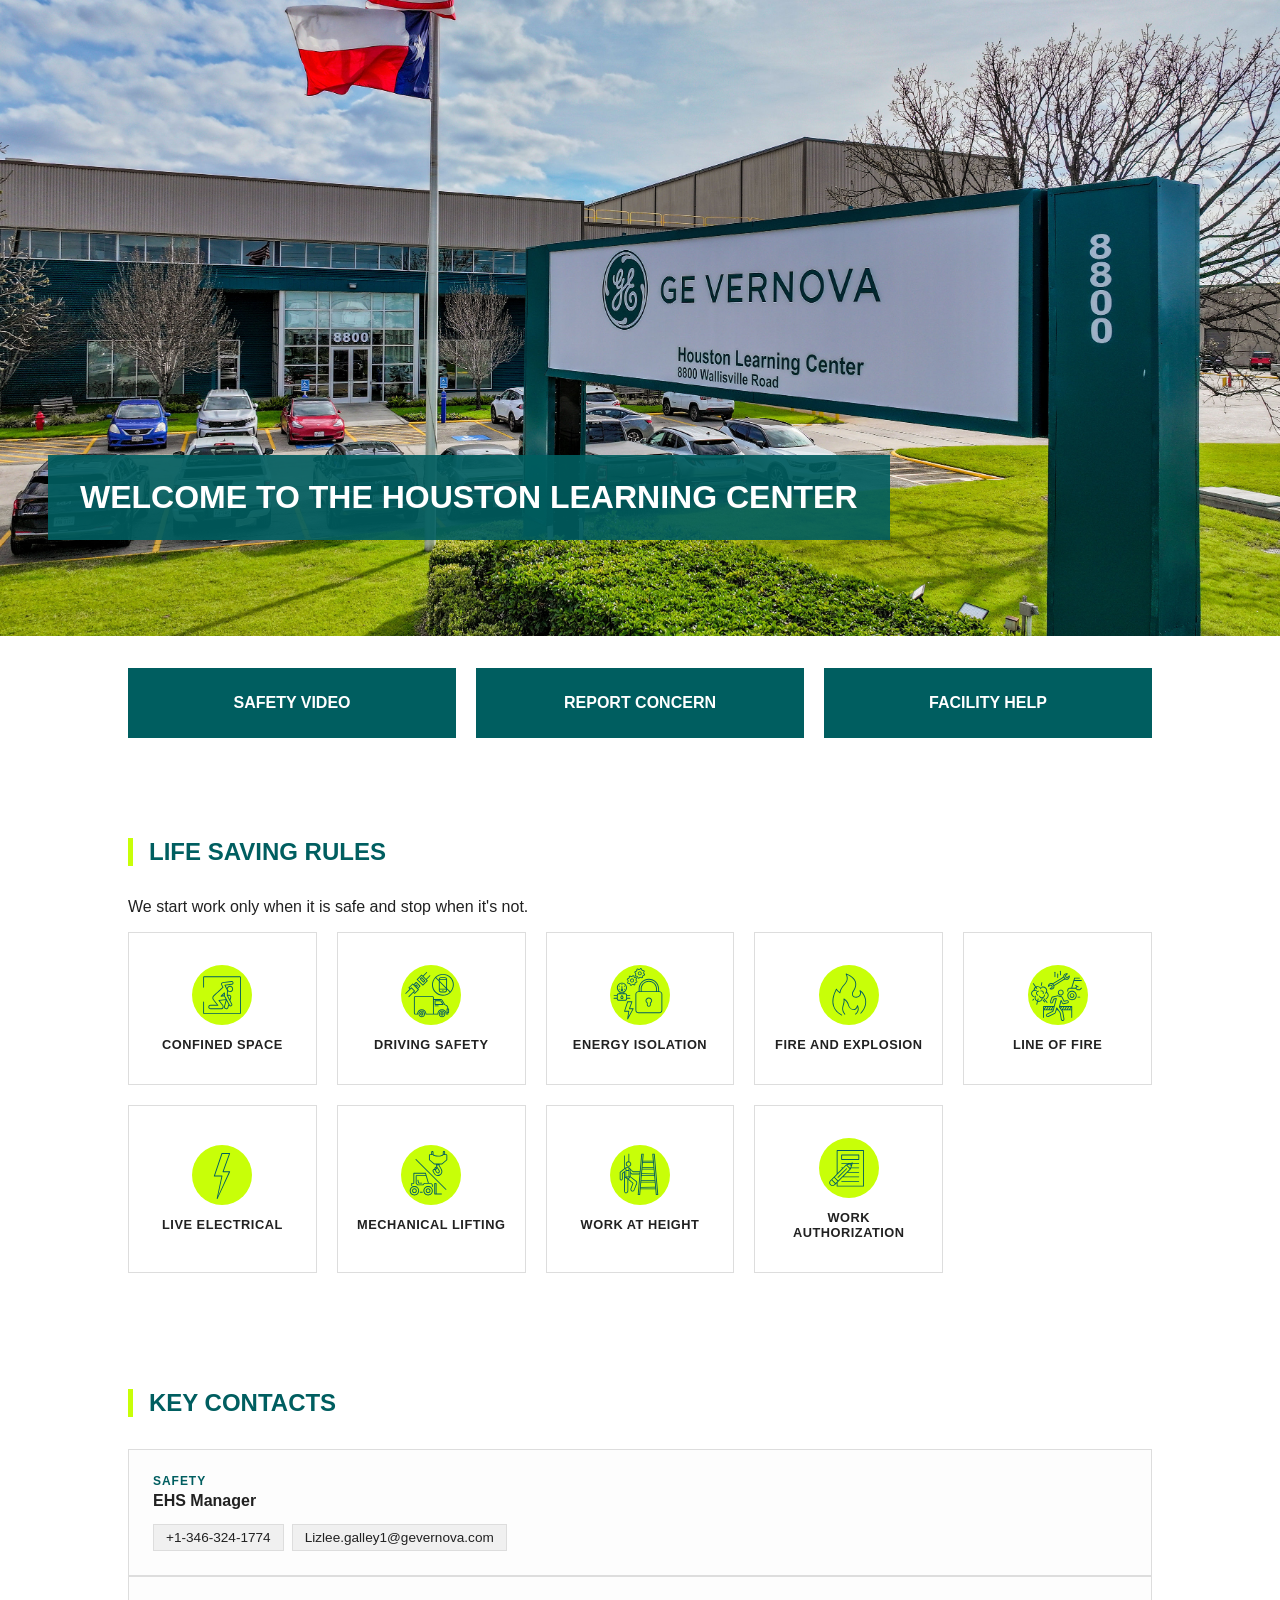
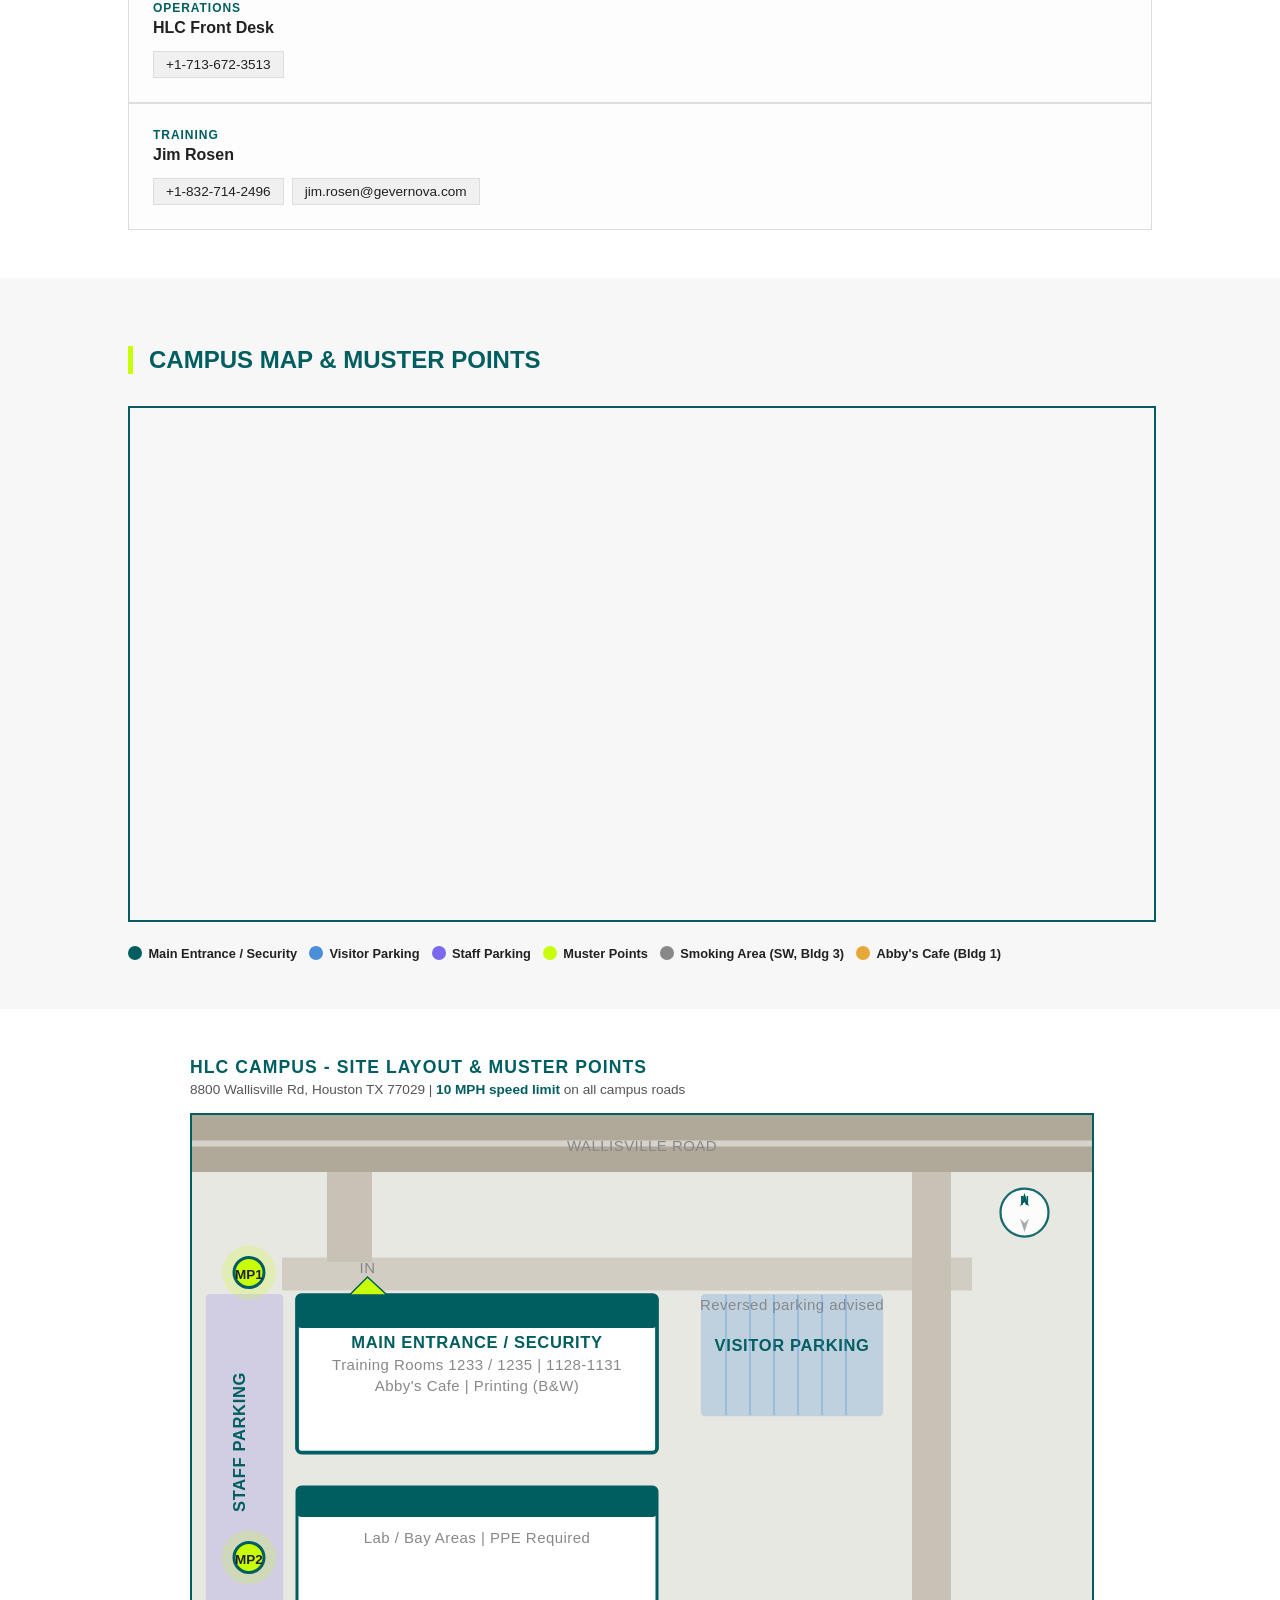
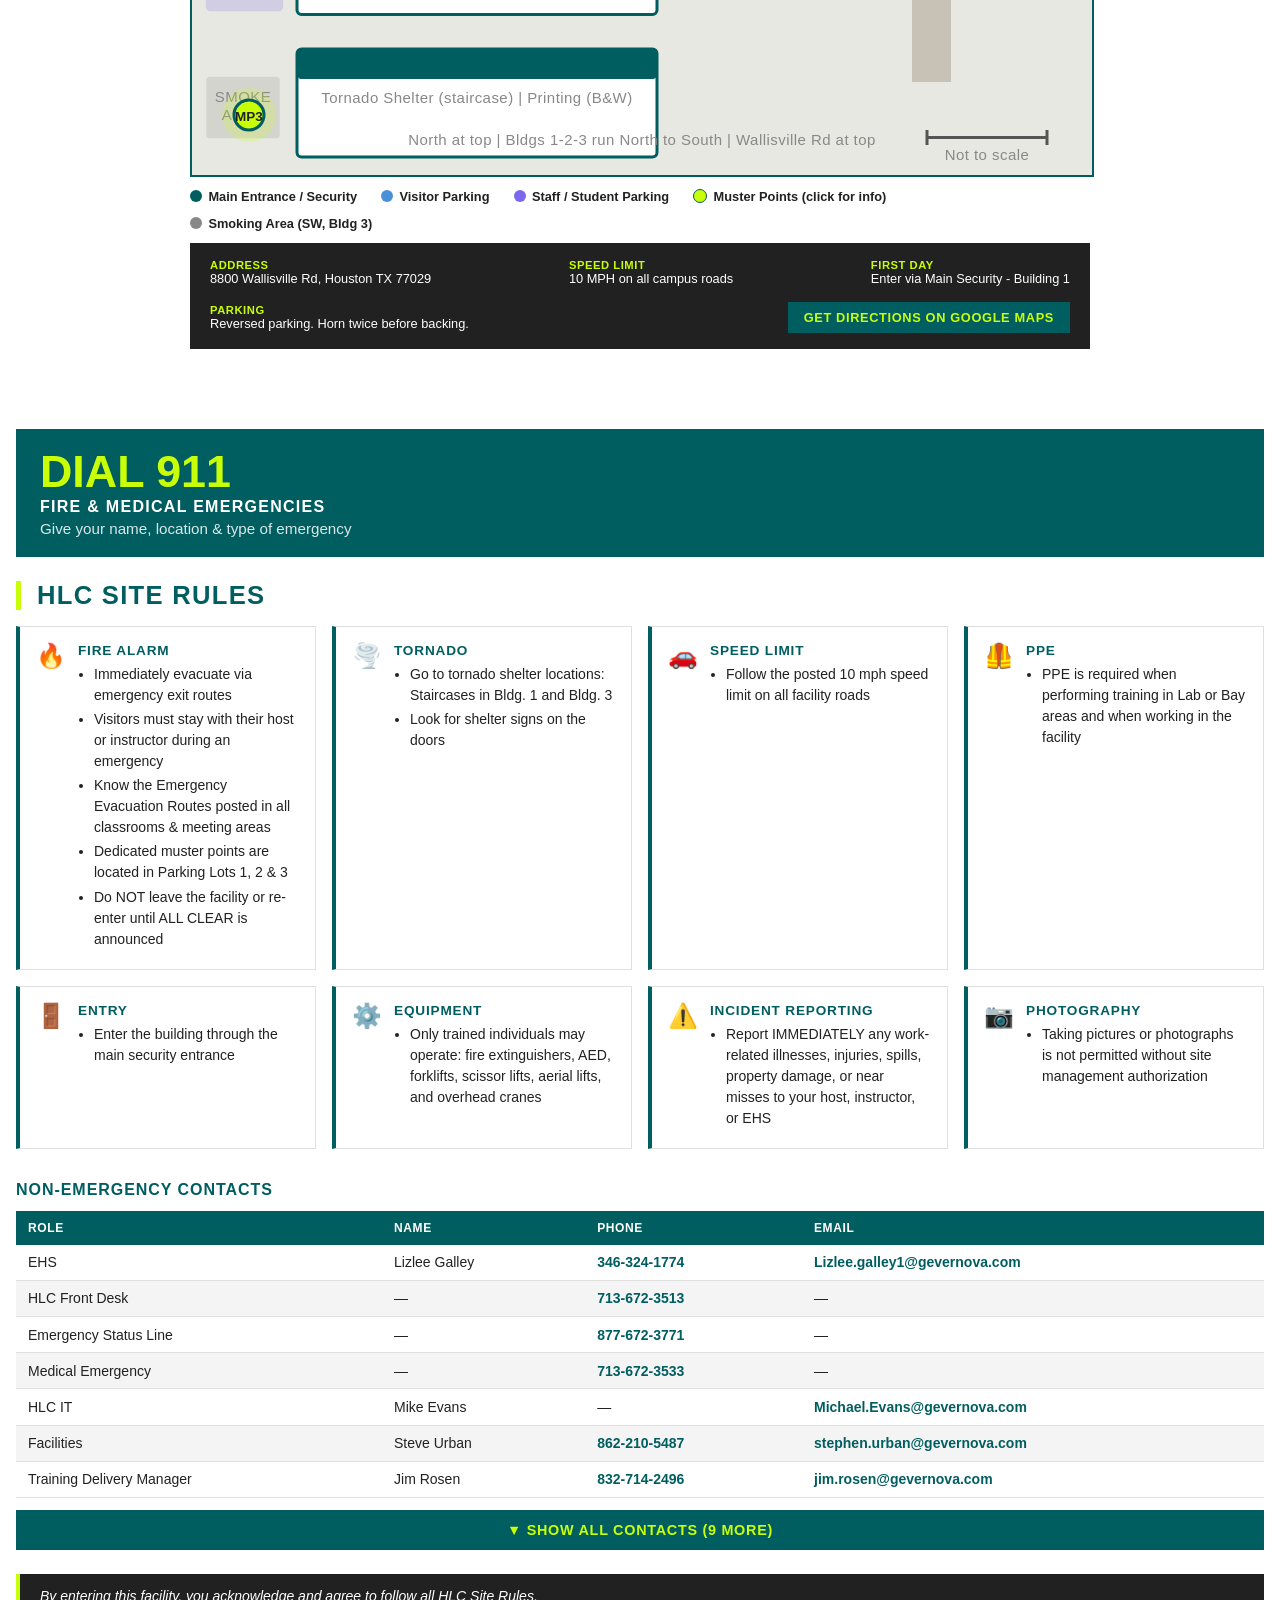
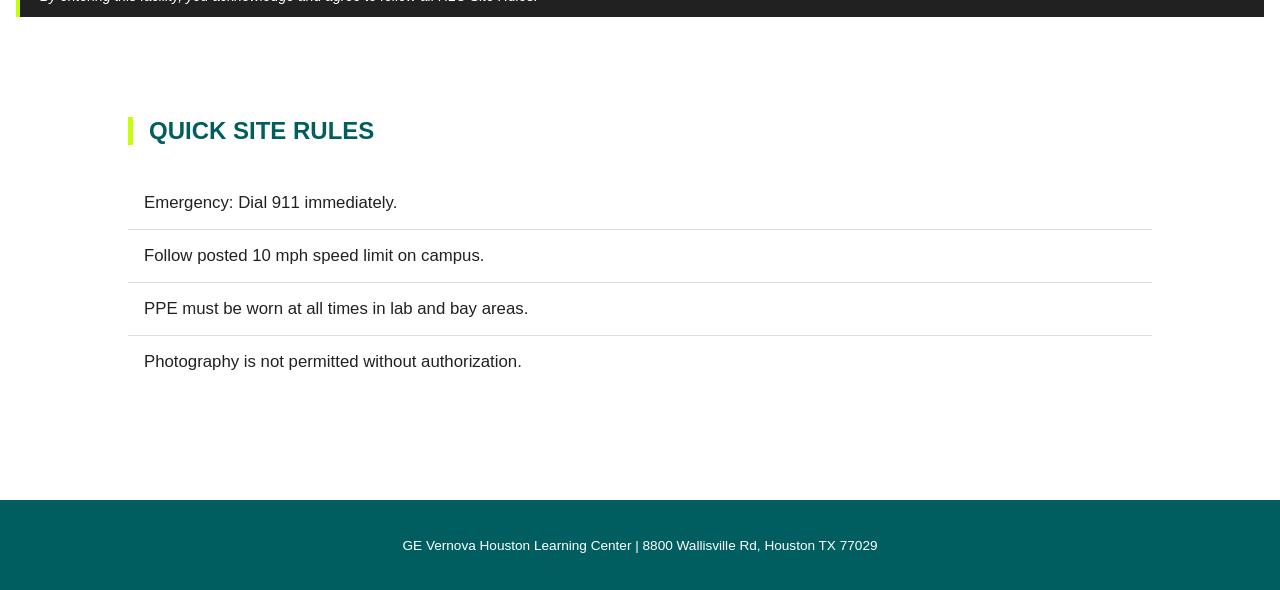
==== index.html @ 40a5cdda "Add campus-map-container section to index.html" ====
<!DOCTYPE html>
<html lang="en">
<head>
    <meta charset="UTF-8">
    <meta name="viewport" content="width=device-width, initial-scale=1.0">
    <link rel="stylesheet" href="style.css">
    <title>HLC Training</title>
</head>
<body>
    <header class="hero">
        <h1 id="welcome-title">Loading...</h1>
    </header>

    <section id="action-panel" class="action-grid"></section>

    <section id="safety-section" style="display:none;">
        <h2 id="safety-title"></h2>
        <p id="safety-text"></p>
        <div id="rules-grid" class="action-grid"></div>
    </section>

    <section id="contact-section" style="display:none;">
        <h2>KEY CONTACTS</h2>
        <div id="contact-list" class="action-grid"></div>
    </section>

    <section id="map-section" style="display:none;">
        <h2 id="map-title"></h2>
        <div id="map-container"></div>
        <div id="map-legend" class="map-legend"></div>
    </section>

    <section id="campus-map-section">
        <div id="campus-map-container"></div>
    </section>

    <section id="site-rules-section">
        <div id="emergency-callout"></div>
        <h2 id="site-rules-title"></h2>
        <div id="site-rules-grid"></div>
        <div id="rules-contacts">
            <h3 id="rules-contacts-title"></h3>
            <table id="rules-contacts-table"></table>
        </div>
        <div id="rules-signature"></div>
    </section>

    <section>
        <h2 id="list-title"></h2>
        <ul id="list-container"></ul>
    </section>

    <footer>
        <p>GE Vernova Houston Learning Center | 8800 Wallisville Rd, Houston TX 77029</p>
    </footer>

    <script src="app.js"></script>
</body>
</html>
---- style.css ----
:root {
        --evergreen: #005E60;
        --day: #FFFFFF;
        --night: #212121;
        --urgency: #C8FF08;
}

body {
        margin: 0;
        font-family: 'Inter', Segoe UI, Arial, sans-serif;
        color: var(--night);
}

/* HERO */
.hero {
        height: 60vh;
        background-size: cover;
        background-position: center;
        display: flex;
        align-items: flex-end;
        padding: 3rem;
}
.hero h1 {
        color: var(--day);
        background: rgba(0, 94, 96, 0.9);
        padding: 1.5rem 2rem;
        margin-bottom: 3rem;
        text-transform: uppercase;
}

/* SECTIONS */
section { padding: 3rem 10%; }
h2 {
        color: var(--evergreen);
        border-left: 5px solid var(--urgency);
        padding-left: 1rem;
        margin-bottom: 2rem;
}

/* ACTION PANEL */
#action-panel {
        display: grid;
        grid-template-columns: repeat(auto-fit, minmax(280px, 1fr));
        gap: 20px;
        padding: 2rem 10%;
        background-color: var(--day);
}

/* BUTTONS */
.btn {
        display: block;
        text-align: center;
        padding: 1.5rem;
        background: var(--evergreen);
        color: var(--day);
        text-decoration: none;
        font-weight: bold;
        text-transform: uppercase;
        transition: 0.3s;
        border: 2px solid var(--evergreen);
}
.btn:hover {
        background: var(--urgency);
        color: var(--night);
        border-color: var(--night);
}

/* RULES GRID */
#rules-grid {
        display: grid;
        grid-template-columns: repeat(auto-fill, minmax(180px, 1fr));
        gap: 20px;
}

/* BASE CARD - fixes missing .card class */
.card {
        background-color: var(--day);
        border: 1px solid #ddd;
        padding: 1rem;
        transition: all 0.3s ease;
}

/* RULE CARDS */
.rule-card {
        text-align: center;
        text-decoration: none;
        color: var(--night);
        padding: 2rem 1rem;
        display: flex;
        flex-direction: column;
        align-items: center;
        justify-content: center;
}
.rule-card:hover {
        border-color: var(--evergreen);
        background-color: #f0fafa;
        transform: translateY(-2px);
        box-shadow: 0 4px 12px rgba(0,94,96,0.15);
}
.rule-card img { width: 60px; height: 60px; margin-bottom: 12px; }
.rule-card p { font-weight: 700; font-size: 0.8rem; margin: 0; text-transform: uppercase; letter-spacing: 0.04em; }

/* LISTS */
ul { list-style: none; padding: 0; }
li { padding: 1rem; border-bottom: 1px solid #ddd; font-size: 1.05rem; }
li:last-child { border-bottom: none; }

/* CONTACT CARDS - merged and cleaned */
.contact-card {
        border: 1px solid #ddd;
        padding: 1.5rem;
        background: #fdfdfd;
        text-align: left;
}
.contact-card h4 {
        margin: 0 0 0.25rem 0;
        font-size: 0.75rem;
        text-transform: uppercase;
        letter-spacing: 0.08em;
        color: var(--evergreen);
}
.contact-card p { margin: 0 0 0.5rem 0; font-size: 1rem; font-weight: 600; }
.contact-btn {
        display: inline-block;
        margin-top: 6px;
        margin-right: 8px;
        padding: 5px 12px;
        background: #f0f0f0;
        color: var(--night);
        text-decoration: none;
        font-size: 0.85rem;
        border: 1px solid #ddd;
        transition: 0.2s;
}
.contact-btn:hover { background: var(--evergreen); color: var(--day); border-color: var(--evergreen); }

    /* CAMPUS MAP */
#map-section { background: #f7f7f7; }
#map-container {
        position: relative;
        width: 100%;
        padding-bottom: 50%;
        height: 0;
        overflow: hidden;
        border: 2px solid var(--evergreen);
}
#map-container iframe {
        position: absolute;
        top: 0; left: 0;
        width: 100%;
        height: 100%;
        border: 0;
}
.map-legend {
        display: flex;
        flex-wrap: wrap;
        gap: 12px;
        margin-top: 1.5rem;
}
.map-legend-item {
        display: flex;
        align-items: center;
        gap: 8px;
        font-size: 0.9rem;
        font-weight: 600;
}
.map-legend-dot {
        width: 14px;
        height: 14px;
        border-radius: 50%;
        flex-shrink: 0;
}

/* FOOTER */
footer {
        background: var(--evergreen);
        color: var(--day);
        text-align: center;
        padding: 1.5rem;
        font-size: 0.85rem;
        margin-top: 3rem;
}

/* RESPONSIVE */
@media (max-width: 768px) {
        .hero { height: 45vh; padding: 1.5rem; }
        .hero h1 { font-size: 1.2rem; padding: 1rem; margin-bottom: 1rem; }
        section { padding: 2rem 5%; }
        #action-panel { padding: 1.5rem 5%; grid-template-columns: 1fr; }
        #rules-grid { grid-template-columns: repeat(auto-fill, minmax(140px, 1fr)); gap: 12px; }
        #map-container { padding-bottom: 75%; }
        h2 { font-size: 1.1rem; }
}
@media (max-width: 480px) {
        .hero h1 { font-size: 1rem; }
        #rules-grid { grid-template-columns: repeat(2, 1fr); }
        .contact-card { padding: 1rem; }
}


/* ── SITE RULES MODULE ─────────────────────────────────────────── */

#site-rules-section {
        padding: 2rem 1rem;
        background-color: var(--day, #FFFFFF);
}

#site-rules-title {
        font-family: 'Inter', sans-serif;
        font-weight: 900;
        font-size: clamp(1.2rem, 3vw, 1.6rem);
        text-transform: uppercase;
        color: var(--evergreen, #005E60);
        margin: 1.5rem 0 1rem;
        letter-spacing: 0.05em;
}

/* Emergency Callout Banner */
.emergency-callout {
        background-color: var(--evergreen, #005E60);
        color: var(--day, #FFFFFF);
        padding: 1.25rem 1.5rem;
        margin-bottom: 1.5rem;
        display: flex;
        flex-direction: column;
        align-items: flex-start;
        gap: 0.25rem;
}

.emergency-primary {
        font-family: 'Inter', sans-serif;
        font-weight: 900;
        font-size: clamp(1.8rem, 5vw, 2.8rem);
        text-transform: uppercase;
        color: var(--urgency, #C8FF08);
        line-height: 1;
}

.emergency-label {
        font-family: 'Inter', sans-serif;
        font-weight: 700;
        font-size: clamp(0.85rem, 2vw, 1rem);
        text-transform: uppercase;
        color: var(--day, #FFFFFF);
        letter-spacing: 0.08em;
}

.emergency-instruction {
        font-family: 'Inter', sans-serif;
        font-size: clamp(0.8rem, 1.8vw, 0.95rem);
        color: rgba(255, 255, 255, 0.85);
}

/* Rule Cards Grid */
#site-rules-grid {
        display: grid;
        grid-template-columns: repeat(auto-fill, minmax(280px, 1fr));
        gap: 1rem;
        margin-bottom: 2rem;
}

.site-rule-card {
        display: flex;
        flex-direction: row;
        align-items: flex-start;
        gap: 0.75rem;
        background-color: var(--day, #FFFFFF);
        border: 1px solid #E0E0E0;
        border-left: 4px solid var(--evergreen, #005E60);
        padding: 1rem;
        transition: transform 0.15s ease, border-left-color 0.15s ease;
}

.site-rule-card:hover {
        transform: translateY(-2px);
        border-left-color: var(--urgency, #C8FF08);
}

.site-rule-icon {
        font-size: 1.5rem;
        line-height: 1;
        flex-shrink: 0;
        margin-top: 0.1rem;
}

.site-rule-body {
        display: flex;
        flex-direction: column;
        gap: 0.4rem;
}

.site-rule-category {
        font-family: 'Inter', sans-serif;
        font-weight: 700;
        font-size: 0.85rem;
        text-transform: uppercase;
        color: var(--evergreen, #005E60);
        letter-spacing: 0.06em;
}

.site-rule-items {
        margin: 0;
        padding-left: 1rem;
        list-style-type: disc;
}

.site-rule-items li {
        font-family: 'Inter', sans-serif;
        font-size: clamp(0.78rem, 1.6vw, 0.875rem);
        color: var(--night, #212121);
        line-height: 1.5;
        margin-bottom: 0.2rem;
        border-bottom: none;
        padding: 0;
}

/* Non-Emergency Contacts Table */
#rules-contacts {
        margin-bottom: 1.5rem;
}

#rules-contacts-title {
        font-family: 'Inter', sans-serif;
        font-weight: 700;
        font-size: clamp(0.85rem, 2vw, 1rem);
        text-transform: uppercase;
        color: var(--evergreen, #005E60);
        letter-spacing: 0.06em;
        margin-bottom: 0.75rem;
}

#rules-contacts-table {
        width: 100%;
        border-collapse: collapse;
        font-family: 'Inter', sans-serif;
        font-size: clamp(0.78rem, 1.6vw, 0.875rem);
}

#rules-contacts-table thead tr {
        background-color: var(--evergreen, #005E60);
        color: var(--day, #FFFFFF);
}

#rules-contacts-table thead th {
        padding: 0.6rem 0.75rem;
        text-align: left;
        font-weight: 700;
        text-transform: uppercase;
        font-size: 0.75rem;
        letter-spacing: 0.05em;
}

#rules-contacts-table tbody tr:nth-child(even) {
        background-color: #F4F4F4;
}

#rules-contacts-table tbody td {
        padding: 0.6rem 0.75rem;
        color: var(--night, #212121);
        border-bottom: 1px solid #E0E0E0;
}

#rules-contacts-table tbody td a {
        color: var(--evergreen, #005E60);
        text-decoration: none;
        font-weight: 600;
}

#rules-contacts-table tbody td a:hover {
        text-decoration: underline;
}

/* Signature Acknowledgement Bar */
.rules-signature-bar {
        background-color: var(--night, #212121);
        color: var(--day, #FFFFFF);
        font-family: 'Inter', sans-serif;
        font-size: clamp(0.78rem, 1.6vw, 0.875rem);
        font-style: italic;
        padding: 0.85rem 1.25rem;
        margin-top: 1rem;
        border-left: 4px solid var(--urgency, #C8FF08);
}

/* ── SITE RULES MOBILE BREAKPOINTS ─────────────────────────────── */
@media (max-width: 768px) {
        #site-rules-grid {
                grid-template-columns: 1fr;
        }
        .emergency-callout {
                padding: 1rem;
        }
        #rules-contacts-table thead th,
        #rules-contacts-table tbody td {
                padding: 0.5rem;
        }
}

@media (max-width: 480px) {
        .site-rule-card {
                flex-direction: column;
                gap: 0.5rem;
        }
        #rules-contacts-table {
                display: block;
                overflow-x: auto;
                -webkit-overflow-scrolling: touch;
        }
}

/* ── END SITE RULES MODULE ──────────────────────────────────────── */


/* -- Contacts Expandable Table -- */
.contact-row-hidden {
    display: none;
}

.contacts-toggle-btn {
    display: block;
    width: 100%;
    margin-top: 12px;
    padding: 12px 16px;
    background-color: #005E60;
    color: #C8FF08;
    border: none;
    font-size: 0.9rem;
    font-weight: 700;
    text-transform: uppercase;
    letter-spacing: 0.05em;
    cursor: pointer;
    text-align: center;
}

.contacts-toggle-btn:hover {
    background-color: #004244;
}

/* -- END Contacts Expandable Table -- */
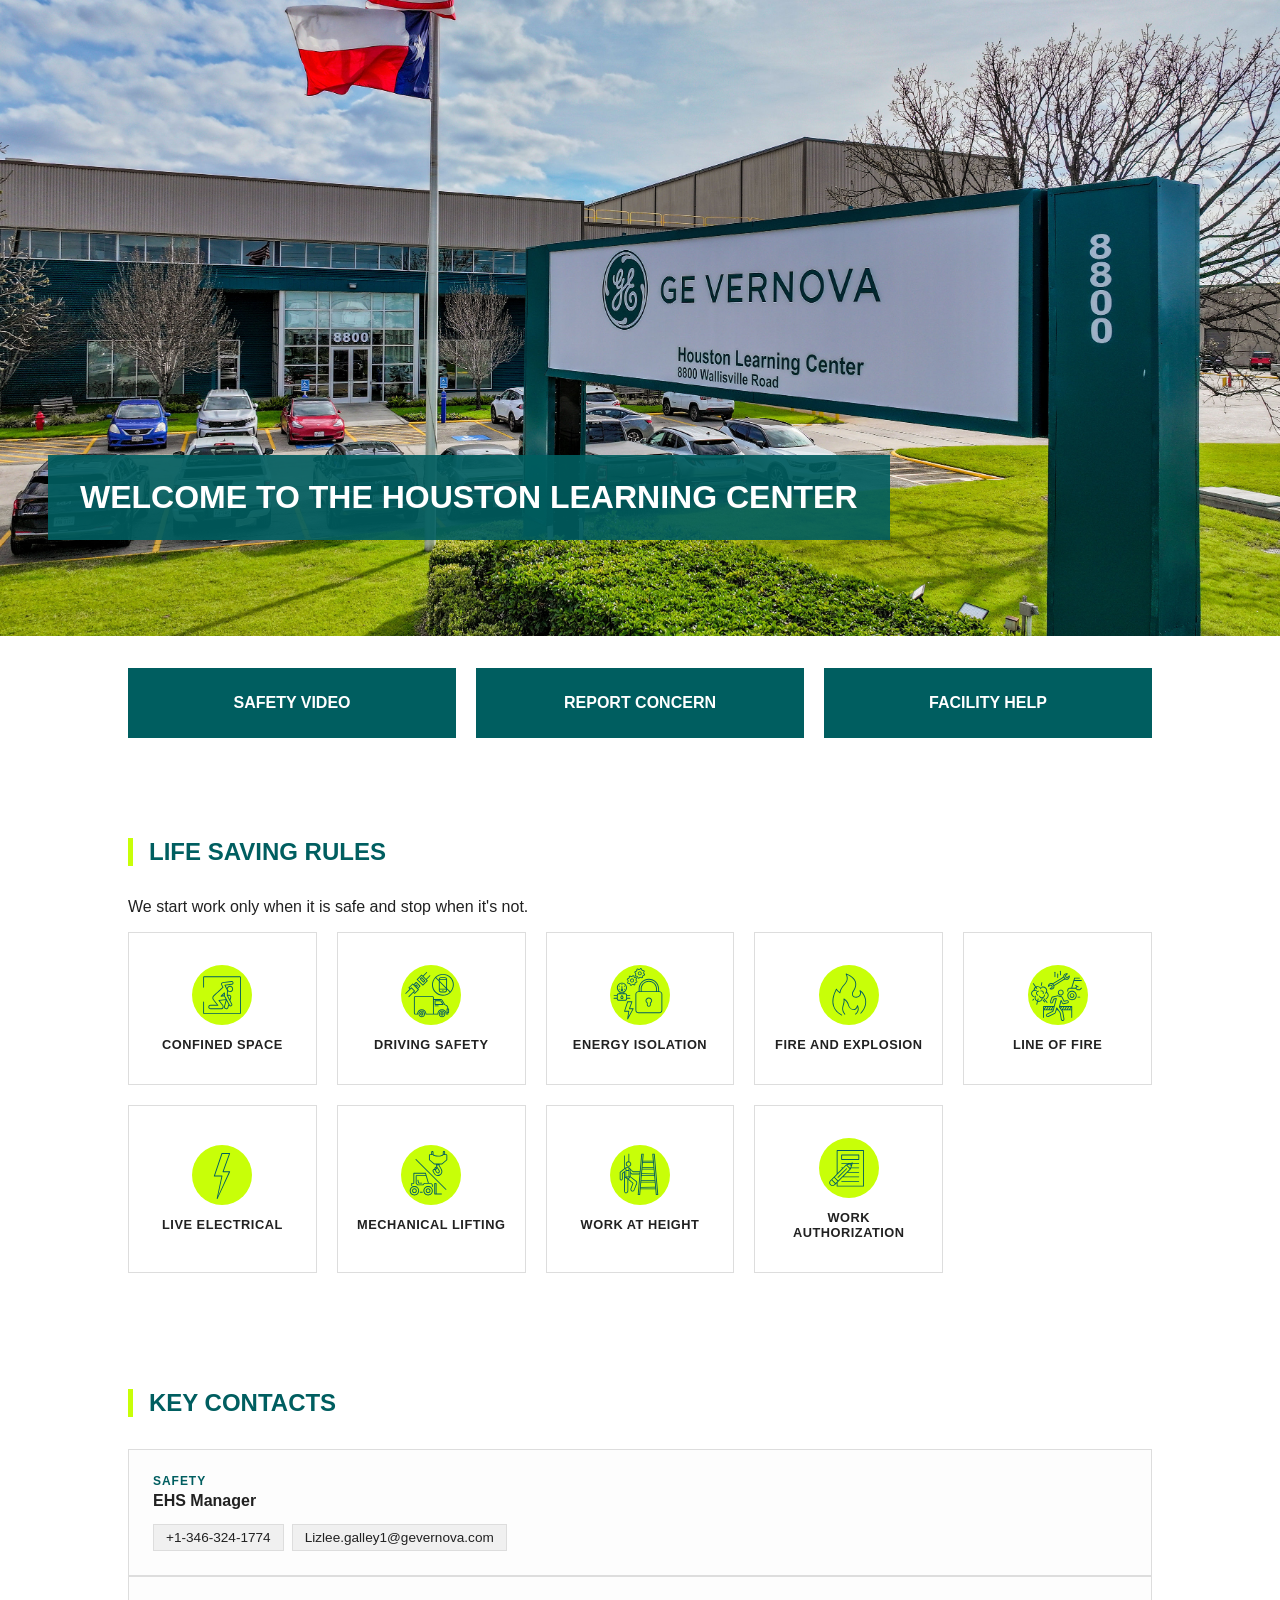
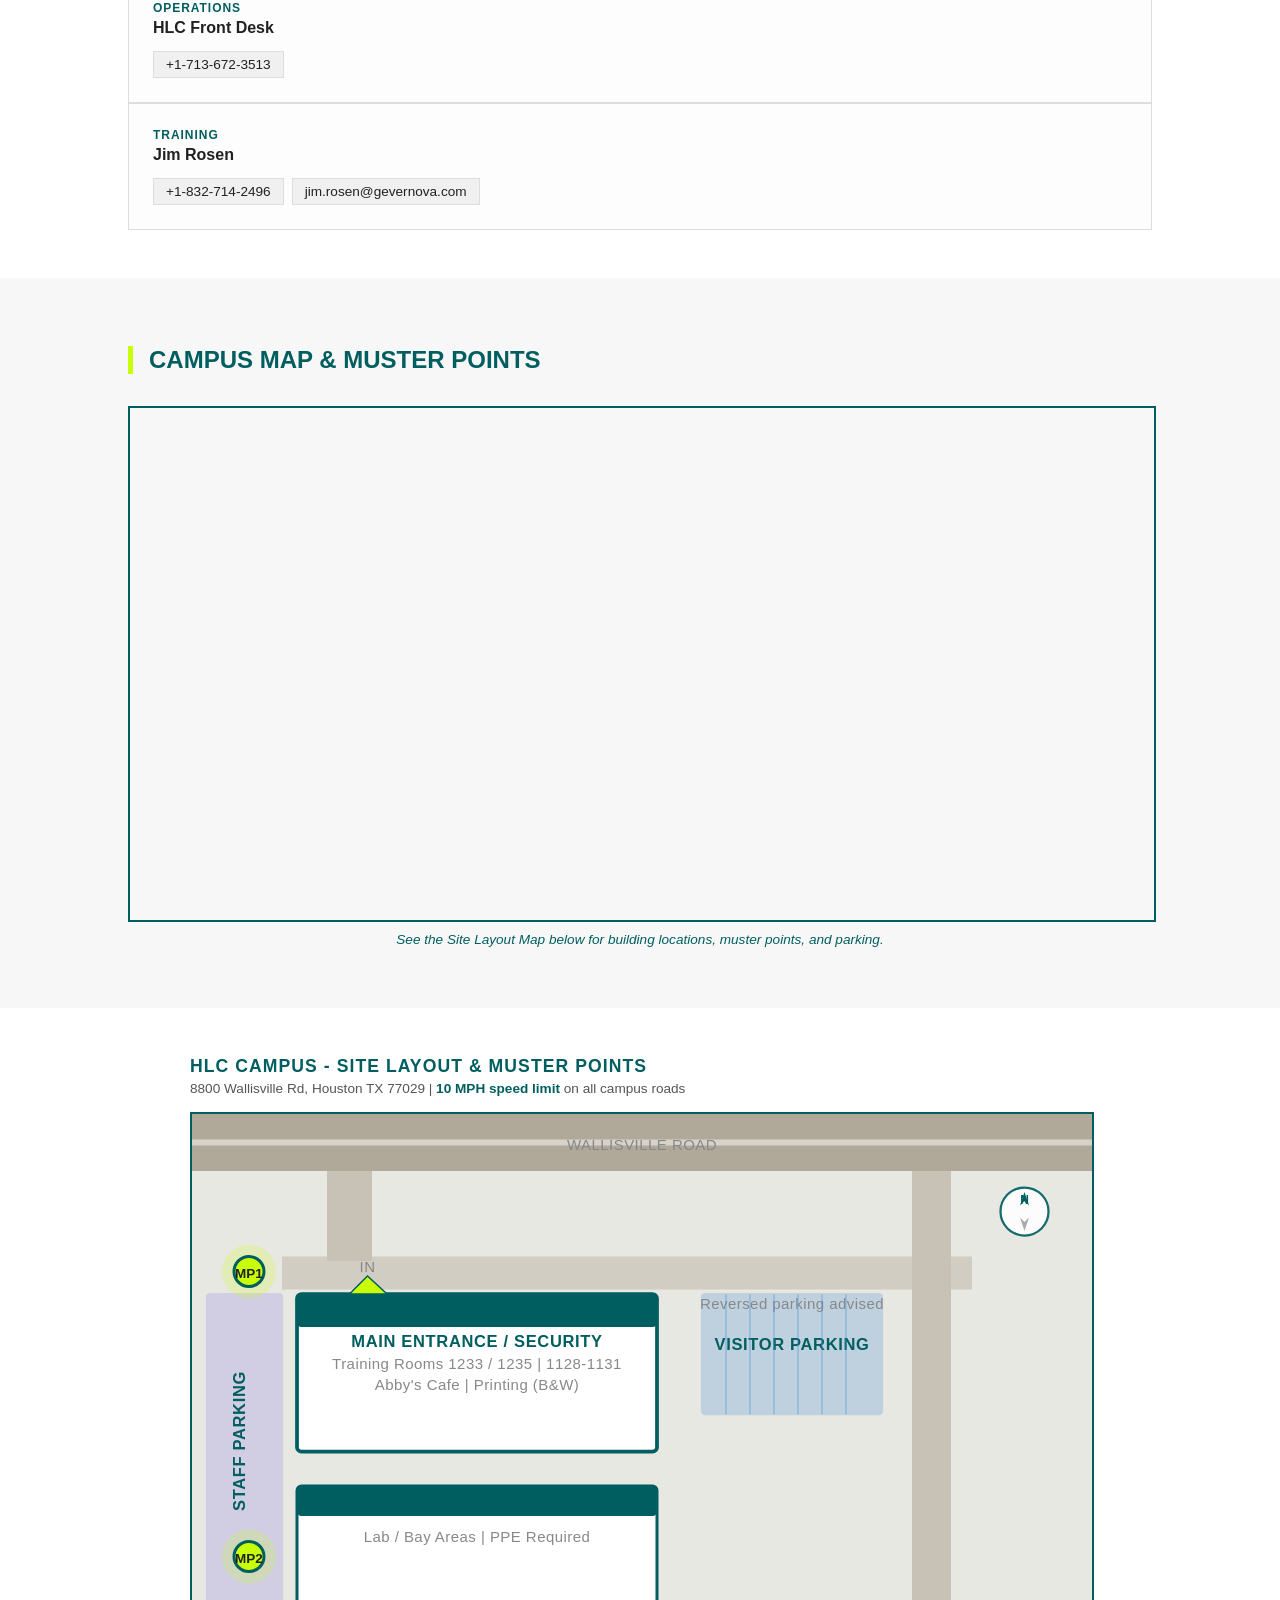
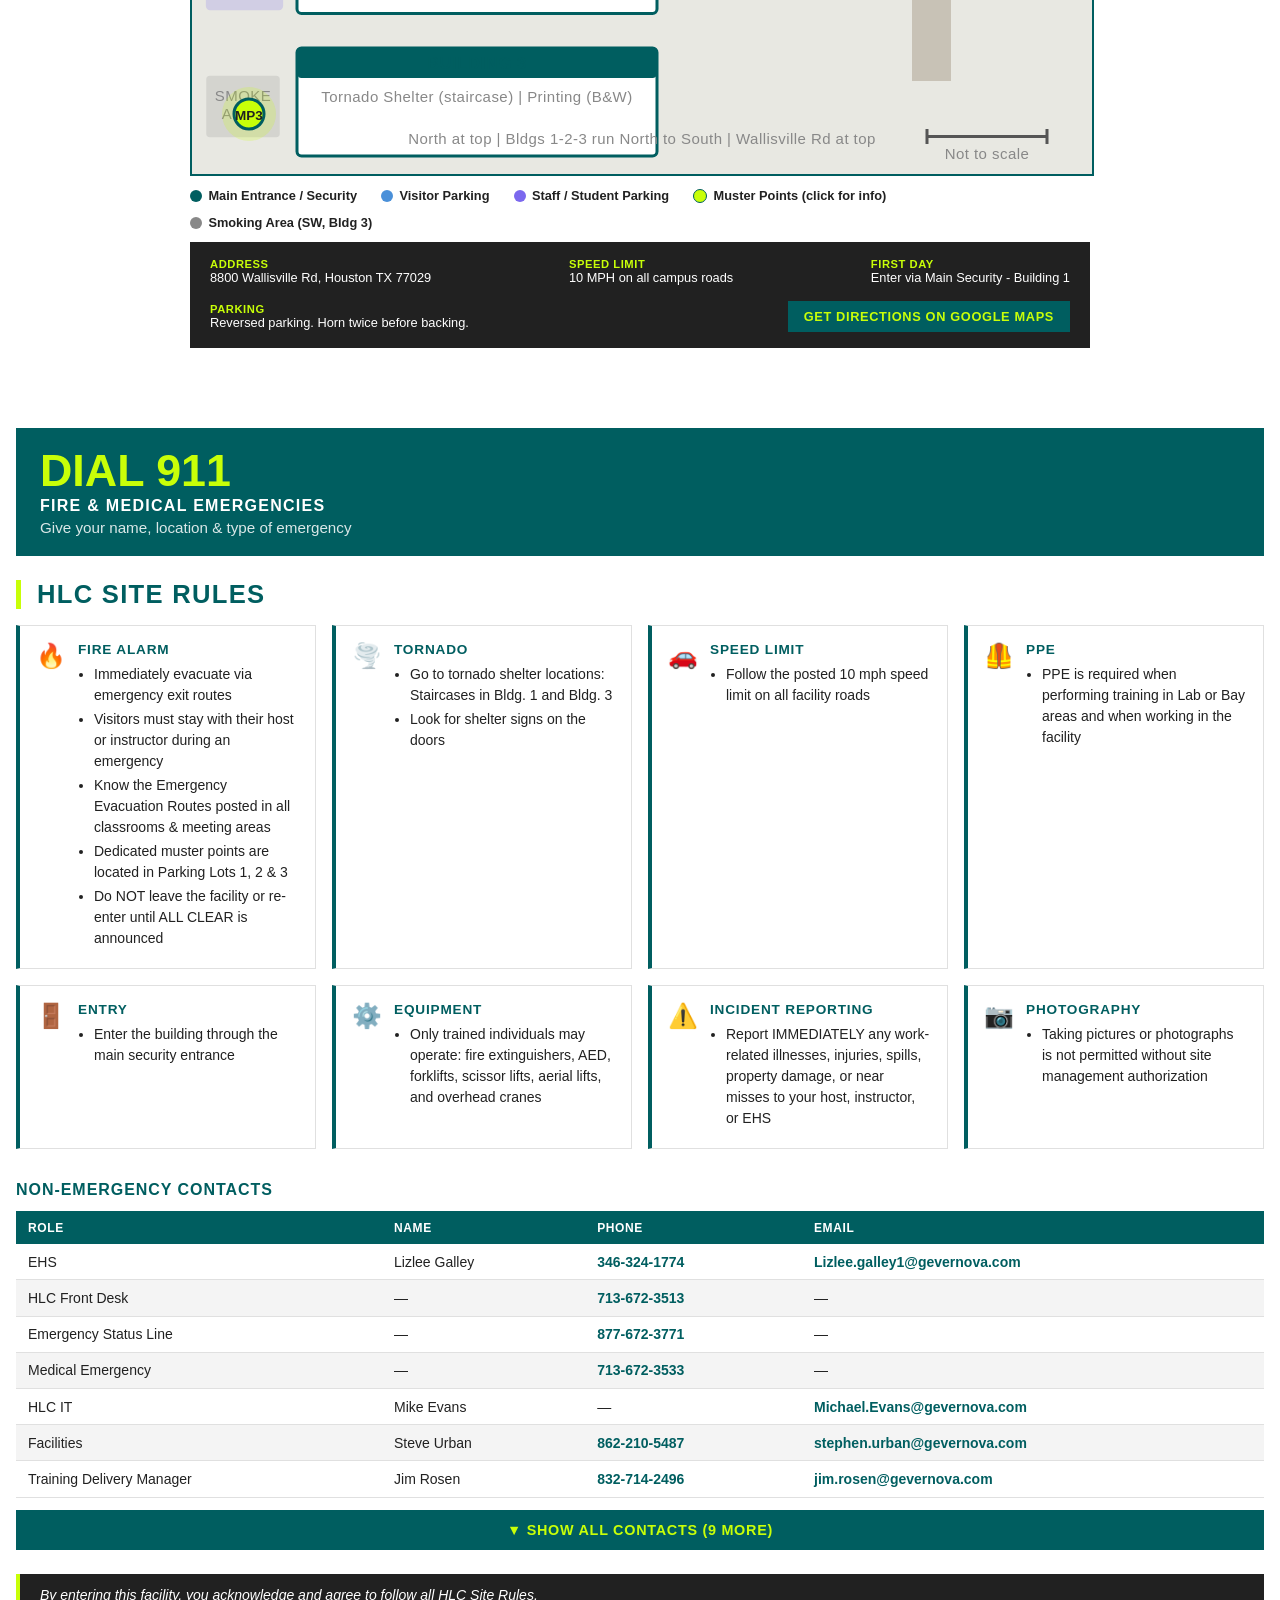
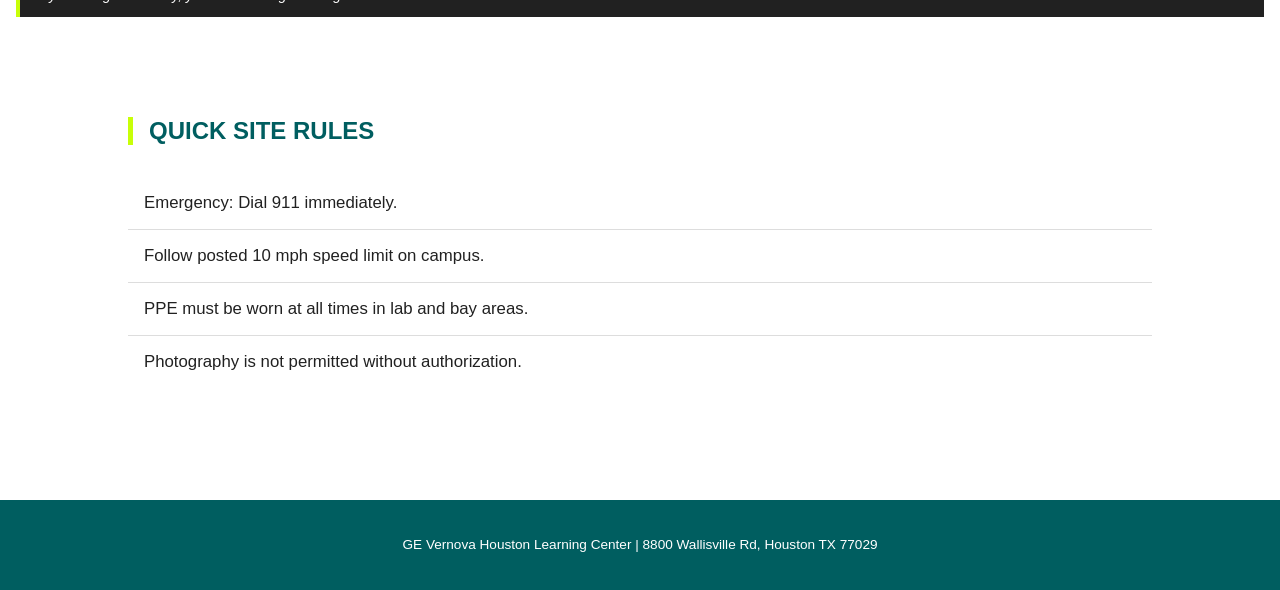
==== commit 8c2dbe51: "index.html: swap #map-legend div for #map-note paragraph" ====
--- a/index.html
+++ b/index.html
@@ -27,7 +27,7 @@
     <section id="map-section" style="display:none;">
         <h2 id="map-title"></h2>
         <div id="map-container"></div>
-        <div id="map-legend" class="map-legend"></div>
+                <p id="map-note" style="margin-top:10px;font-size:0.85rem;color:#005E60;font-style:italic;text-align:center;"></p>
     </section>
 
     <section id="campus-map-section">
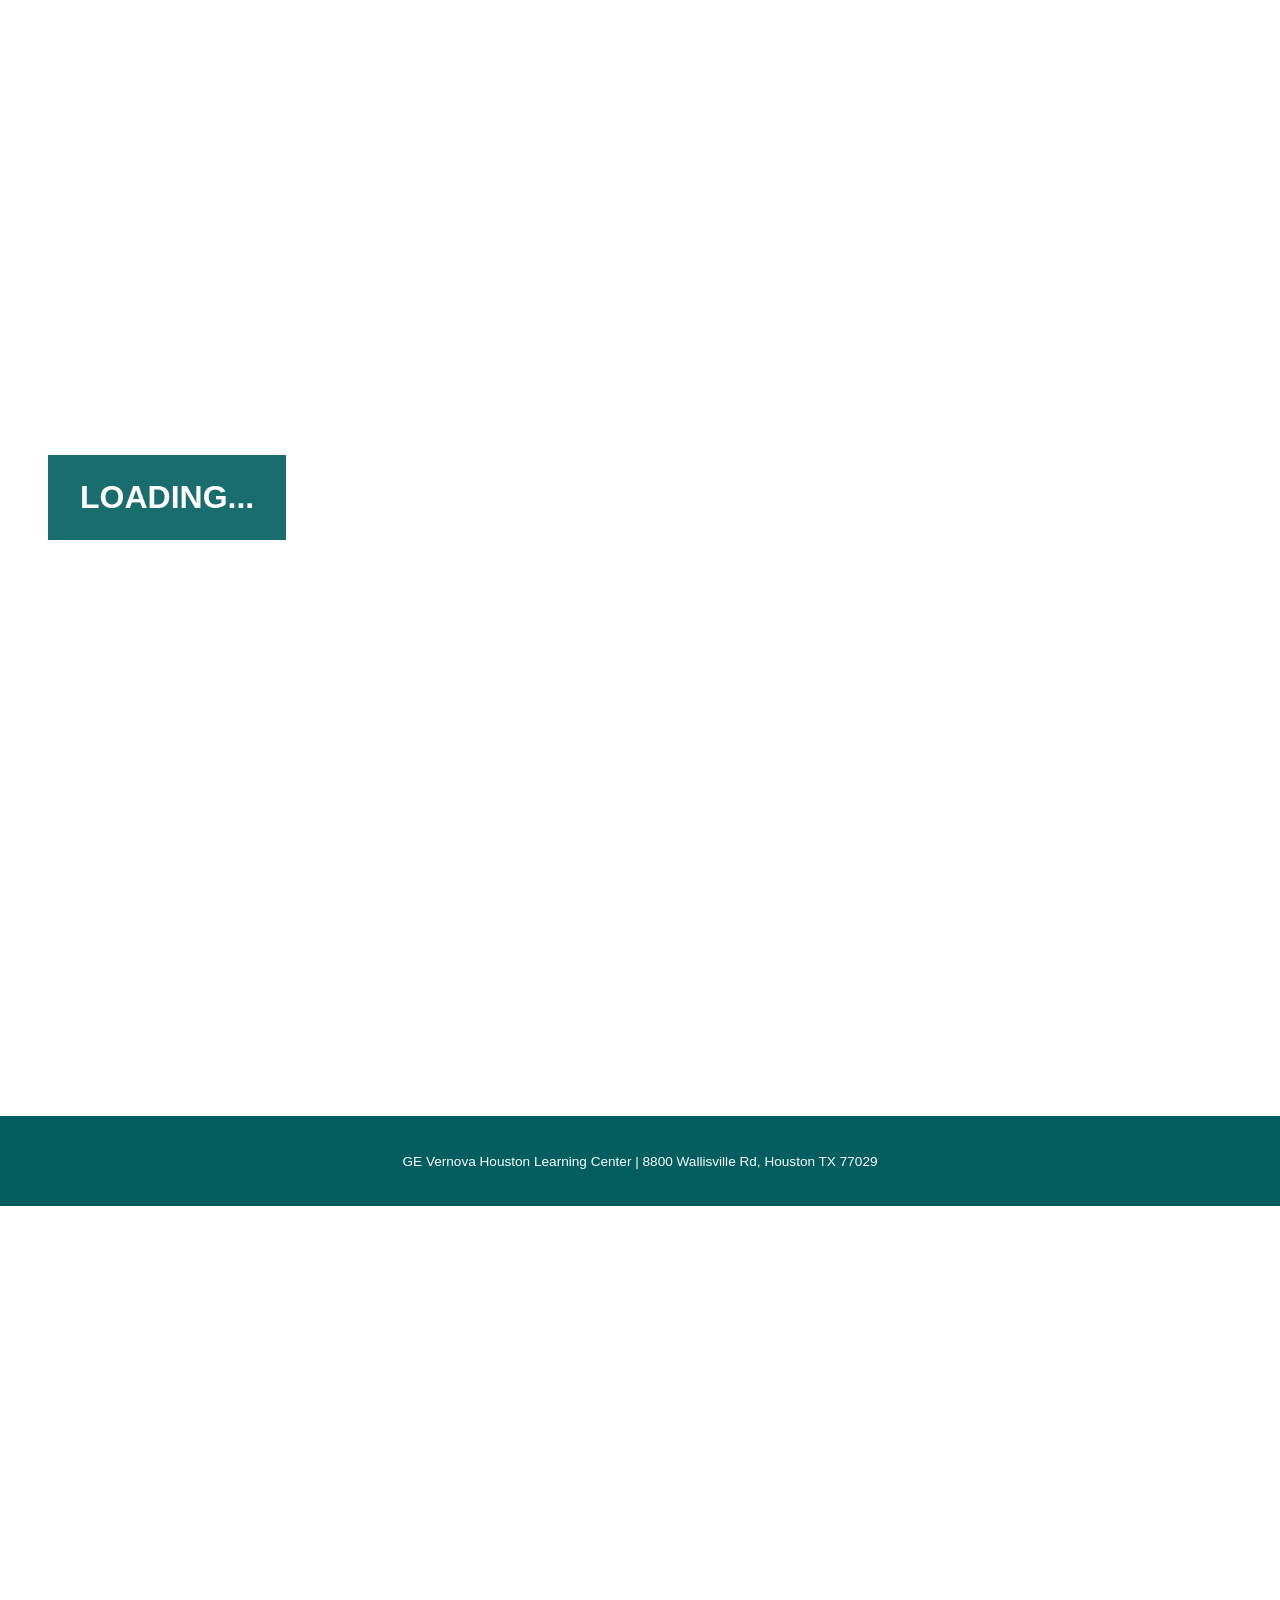
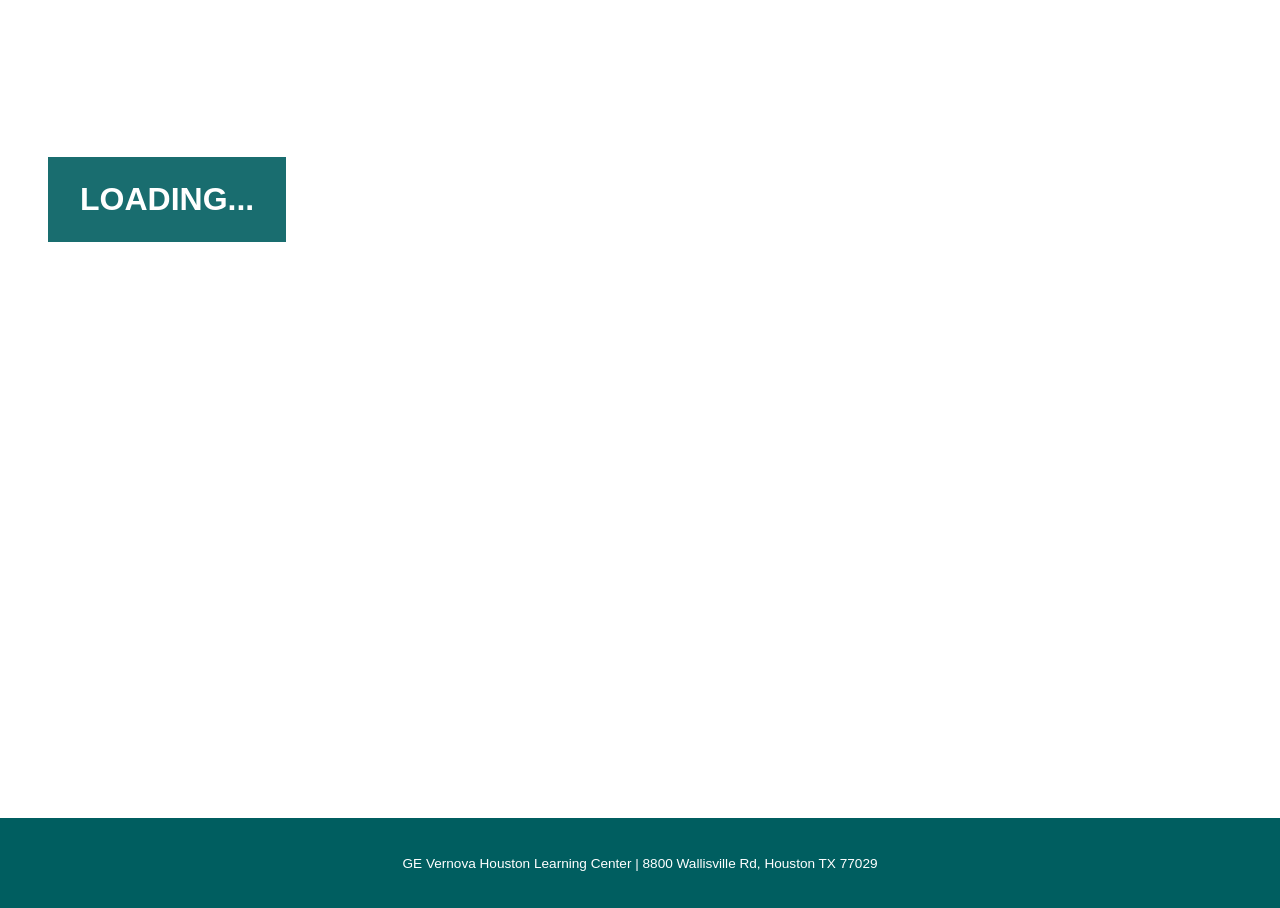
==== commit 81af2e26: "Sprint 3 (4/5): index.html — add <section id="pll-directory"> mount point (gap #11)" ====
--- a/index.html
+++ b/index.html
@@ -1,3 +1,122 @@
+<!DOCTYPE html>
+
+<html lang="en">
+
+<head>
+
+    <meta charset="UTF-8">
+
+    <meta name="viewport" content="width=device-width, initial-scale=1.0">
+
+    <link rel="stylesheet" href="style.css">
+
+    <title>HLC Training</title>
+
+</head>
+
+<body>
+
+    <header class="hero">
+
+        <h1 id="welcome-title">Loading...</h1>
+
+    </header>
+
+
+
+    <section id="action-panel" class="action-grid"></section>
+
+
+
+    <section id="safety-section" style="display:none;">
+
+        <h2 id="safety-title"></h2>
+
+        <p id="safety-text"></p>
+
+        <div id="rules-grid" class="action-grid"></div>
+
+    </section>
+
+
+
+    <section id="contact-section" style="display:none;">
+
+        <h2>KEY CONTACTS</h2>
+
+        <div id="contact-list" class="action-grid"></div>
+
+    </section>
+
+
+
+    <section id="map-section" style="display:none;">
+
+        <h2 id="map-title"></h2>
+
+        <div id="map-container"></div>
+
+                <p id="map-note" style="margin-top:10px;font-size:0.85rem;color:#005E60;font-style:italic;text-align:center;"></p>
+
+    </section>
+
+
+
+    <section id="campus-map-section">
+
+        <div id="campus-map-container"></div>
+
+    </section>
+
+
+
+    <section id="site-rules-section">
+
+        <div id="emergency-callout"></div>
+
+        <h2 id="site-rules-title"></h2>
+
+        <div id="site-rules-grid"></div>
+
+        <div id="rules-contacts">
+
+            <h3 id="rules-contacts-title"></h3>
+
+            <table id="rules-contacts-table"></table>
+
+        </div>
+
+        <div id="rules-signature"></div>
+
+    </section>
+
+
+
+    <section>
+
+        <h2 id="list-title"></h2>
+
+        <ul id="list-container"></ul>
+
+    </section>
+
+
+
+    <footer>
+
+        <p>GE Vernova Houston Learning Center | 8800 Wallisville Rd, Houston TX 77029</p>
+
+    </footer>
+
+
+
+    <script src="app.js"></script>
+
+  <section id="pll-directory"></section>
+</body>
+
+</html>
+
 <!DOCTYPE html>
 <html lang="en">
 <head>
--- a/style.css
+++ b/style.css
@@ -1,4 +1,933 @@
 :root {
+
+        --evergreen: #005E60;
+
+        --day: #FFFFFF;
+
+        --night: #212121;
+
+        --urgency: #C8FF08;
+
+}
+
+
+
+body {
+
+        margin: 0;
+
+        font-family: 'Inter', Segoe UI, Arial, sans-serif;
+
+        color: var(--night);
+
+}
+
+
+
+/* HERO */
+
+.hero {
+
+        height: 60vh;
+
+        background-size: cover;
+
+        background-position: center;
+
+        display: flex;
+
+        align-items: flex-end;
+
+        padding: 3rem;
+
+}
+
+.hero h1 {
+
+        color: var(--day);
+
+        background: rgba(0, 94, 96, 0.9);
+
+        padding: 1.5rem 2rem;
+
+        margin-bottom: 3rem;
+
+        text-transform: uppercase;
+
+}
+
+
+
+/* SECTIONS */
+
+section { padding: 3rem 10%; }
+
+h2 {
+
+        color: var(--evergreen);
+
+        border-left: 5px solid var(--urgency);
+
+        padding-left: 1rem;
+
+        margin-bottom: 2rem;
+
+}
+
+
+
+/* ACTION PANEL */
+
+#action-panel {
+
+        display: grid;
+
+        grid-template-columns: repeat(auto-fit, minmax(280px, 1fr));
+
+        gap: 20px;
+
+        padding: 2rem 10%;
+
+        background-color: var(--day);
+
+}
+
+
+
+/* BUTTONS */
+
+.btn {
+
+        display: block;
+
+        text-align: center;
+
+        padding: 1.5rem;
+
+        background: var(--evergreen);
+
+        color: var(--day);
+
+        text-decoration: none;
+
+        font-weight: bold;
+
+        text-transform: uppercase;
+
+        transition: 0.3s;
+
+        border: 2px solid var(--evergreen);
+
+}
+
+.btn:hover {
+
+        background: var(--urgency);
+
+        color: var(--night);
+
+        border-color: var(--night);
+
+}
+
+
+
+/* RULES GRID */
+
+#rules-grid {
+
+        display: grid;
+
+        grid-template-columns: repeat(auto-fill, minmax(180px, 1fr));
+
+        gap: 20px;
+
+}
+
+
+
+/* BASE CARD - fixes missing .card class */
+
+.card {
+
+        background-color: var(--day);
+
+        border: 1px solid #ddd;
+
+        padding: 1rem;
+
+        transition: all 0.3s ease;
+
+}
+
+
+
+/* RULE CARDS */
+
+.rule-card {
+
+        text-align: center;
+
+        text-decoration: none;
+
+        color: var(--night);
+
+        padding: 2rem 1rem;
+
+        display: flex;
+
+        flex-direction: column;
+
+        align-items: center;
+
+        justify-content: center;
+
+}
+
+.rule-card:hover {
+
+        border-color: var(--evergreen);
+
+        background-color: #f0fafa;
+
+        transform: translateY(-2px);
+
+        box-shadow: 0 4px 12px rgba(0,94,96,0.15);
+
+}
+
+.rule-card img { width: 60px; height: 60px; margin-bottom: 12px; }
+
+.rule-card p { font-weight: 700; font-size: 0.8rem; margin: 0; text-transform: uppercase; letter-spacing: 0.04em; }
+
+
+
+/* LISTS */
+
+ul { list-style: none; padding: 0; }
+
+li { padding: 1rem; border-bottom: 1px solid #ddd; font-size: 1.05rem; }
+
+li:last-child { border-bottom: none; }
+
+
+
+/* CONTACT CARDS - merged and cleaned */
+
+.contact-card {
+
+        border: 1px solid #ddd;
+
+        padding: 1.5rem;
+
+        background: #fdfdfd;
+
+        text-align: left;
+
+}
+
+.contact-card h4 {
+
+        margin: 0 0 0.25rem 0;
+
+        font-size: 0.75rem;
+
+        text-transform: uppercase;
+
+        letter-spacing: 0.08em;
+
+        color: var(--evergreen);
+
+}
+
+.contact-card p { margin: 0 0 0.5rem 0; font-size: 1rem; font-weight: 600; }
+
+.contact-btn {
+
+        display: inline-block;
+
+        margin-top: 6px;
+
+        margin-right: 8px;
+
+        padding: 5px 12px;
+
+        background: #f0f0f0;
+
+        color: var(--night);
+
+        text-decoration: none;
+
+        font-size: 0.85rem;
+
+        border: 1px solid #ddd;
+
+        transition: 0.2s;
+
+}
+
+.contact-btn:hover { background: var(--evergreen); color: var(--day); border-color: var(--evergreen); }
+
+
+
+    /* CAMPUS MAP */
+
+#map-section { background: #f7f7f7; }
+
+#map-container {
+
+        position: relative;
+
+        width: 100%;
+
+        padding-bottom: 50%;
+
+        height: 0;
+
+        overflow: hidden;
+
+        border: 2px solid var(--evergreen);
+
+}
+
+#map-container iframe {
+
+        position: absolute;
+
+        top: 0; left: 0;
+
+        width: 100%;
+
+        height: 100%;
+
+        border: 0;
+
+}
+
+.map-legend {
+
+        display: flex;
+
+        flex-wrap: wrap;
+
+        gap: 12px;
+
+        margin-top: 1.5rem;
+
+}
+
+.map-legend-item {
+
+        display: flex;
+
+        align-items: center;
+
+        gap: 8px;
+
+        font-size: 0.9rem;
+
+        font-weight: 600;
+
+}
+
+.map-legend-dot {
+
+        width: 14px;
+
+        height: 14px;
+
+        border-radius: 50%;
+
+        flex-shrink: 0;
+
+}
+
+
+
+/* FOOTER */
+
+footer {
+
+        background: var(--evergreen);
+
+        color: var(--day);
+
+        text-align: center;
+
+        padding: 1.5rem;
+
+        font-size: 0.85rem;
+
+        margin-top: 3rem;
+
+}
+
+
+
+/* RESPONSIVE */
+
+@media (max-width: 768px) {
+
+        .hero { height: 45vh; padding: 1.5rem; }
+
+        .hero h1 { font-size: 1.2rem; padding: 1rem; margin-bottom: 1rem; }
+
+        section { padding: 2rem 5%; }
+
+        #action-panel { padding: 1.5rem 5%; grid-template-columns: 1fr; }
+
+        #rules-grid { grid-template-columns: repeat(auto-fill, minmax(140px, 1fr)); gap: 12px; }
+
+        #map-container { padding-bottom: 75%; }
+
+        h2 { font-size: 1.1rem; }
+
+}
+
+@media (max-width: 480px) {
+
+        .hero h1 { font-size: 1rem; }
+
+        #rules-grid { grid-template-columns: repeat(2, 1fr); }
+
+        .contact-card { padding: 1rem; }
+
+}
+
+
+
+
+
+/* ââ SITE RULES MODULE âââââââââââââââââââââââââââââââââââââââââââ */
+
+
+
+#site-rules-section {
+
+        padding: 2rem 1rem;
+
+        background-color: var(--day, #FFFFFF);
+
+}
+
+
+
+#site-rules-title {
+
+        font-family: 'Inter', sans-serif;
+
+        font-weight: 900;
+
+        font-size: clamp(1.2rem, 3vw, 1.6rem);
+
+        text-transform: uppercase;
+
+        color: var(--evergreen, #005E60);
+
+        margin: 1.5rem 0 1rem;
+
+        letter-spacing: 0.05em;
+
+}
+
+
+
+/* Emergency Callout Banner */
+
+.emergency-callout {
+
+        background-color: var(--evergreen, #005E60);
+
+        color: var(--day, #FFFFFF);
+
+        padding: 1.25rem 1.5rem;
+
+        margin-bottom: 1.5rem;
+
+        display: flex;
+
+        flex-direction: column;
+
+        align-items: flex-start;
+
+        gap: 0.25rem;
+
+}
+
+
+
+.emergency-primary {
+
+        font-family: 'Inter', sans-serif;
+
+        font-weight: 900;
+
+        font-size: clamp(1.8rem, 5vw, 2.8rem);
+
+        text-transform: uppercase;
+
+        color: var(--urgency, #C8FF08);
+
+        line-height: 1;
+
+}
+
+
+
+.emergency-label {
+
+        font-family: 'Inter', sans-serif;
+
+        font-weight: 700;
+
+        font-size: clamp(0.85rem, 2vw, 1rem);
+
+        text-transform: uppercase;
+
+        color: var(--day, #FFFFFF);
+
+        letter-spacing: 0.08em;
+
+}
+
+
+
+.emergency-instruction {
+
+        font-family: 'Inter', sans-serif;
+
+        font-size: clamp(0.8rem, 1.8vw, 0.95rem);
+
+        color: rgba(255, 255, 255, 0.85);
+
+}
+
+
+
+/* Rule Cards Grid */
+
+#site-rules-grid {
+
+        display: grid;
+
+        grid-template-columns: repeat(auto-fill, minmax(280px, 1fr));
+
+        gap: 1rem;
+
+        margin-bottom: 2rem;
+
+}
+
+
+
+.site-rule-card {
+
+        display: flex;
+
+        flex-direction: row;
+
+        align-items: flex-start;
+
+        gap: 0.75rem;
+
+        background-color: var(--day, #FFFFFF);
+
+        border: 1px solid #E0E0E0;
+
+        border-left: 4px solid var(--evergreen, #005E60);
+
+        padding: 1rem;
+
+        transition: transform 0.15s ease, border-left-color 0.15s ease;
+
+}
+
+
+
+.site-rule-card:hover {
+
+        transform: translateY(-2px);
+
+        border-left-color: var(--urgency, #C8FF08);
+
+}
+
+
+
+.site-rule-icon {
+
+        font-size: 1.5rem;
+
+        line-height: 1;
+
+        flex-shrink: 0;
+
+        margin-top: 0.1rem;
+
+}
+
+
+
+.site-rule-body {
+
+        display: flex;
+
+        flex-direction: column;
+
+        gap: 0.4rem;
+
+}
+
+
+
+.site-rule-category {
+
+        font-family: 'Inter', sans-serif;
+
+        font-weight: 700;
+
+        font-size: 0.85rem;
+
+        text-transform: uppercase;
+
+        color: var(--evergreen, #005E60);
+
+        letter-spacing: 0.06em;
+
+}
+
+
+
+.site-rule-items {
+
+        margin: 0;
+
+        padding-left: 1rem;
+
+        list-style-type: disc;
+
+}
+
+
+
+.site-rule-items li {
+
+        font-family: 'Inter', sans-serif;
+
+        font-size: clamp(0.78rem, 1.6vw, 0.875rem);
+
+        color: var(--night, #212121);
+
+        line-height: 1.5;
+
+        margin-bottom: 0.2rem;
+
+        border-bottom: none;
+
+        padding: 0;
+
+}
+
+
+
+/* Non-Emergency Contacts Table */
+
+#rules-contacts {
+
+        margin-bottom: 1.5rem;
+
+}
+
+
+
+#rules-contacts-title {
+
+        font-family: 'Inter', sans-serif;
+
+        font-weight: 700;
+
+        font-size: clamp(0.85rem, 2vw, 1rem);
+
+        text-transform: uppercase;
+
+        color: var(--evergreen, #005E60);
+
+        letter-spacing: 0.06em;
+
+        margin-bottom: 0.75rem;
+
+}
+
+
+
+#rules-contacts-table {
+
+        width: 100%;
+
+        border-collapse: collapse;
+
+        font-family: 'Inter', sans-serif;
+
+        font-size: clamp(0.78rem, 1.6vw, 0.875rem);
+
+}
+
+
+
+#rules-contacts-table thead tr {
+
+        background-color: var(--evergreen, #005E60);
+
+        color: var(--day, #FFFFFF);
+
+}
+
+
+
+#rules-contacts-table thead th {
+
+        padding: 0.6rem 0.75rem;
+
+        text-align: left;
+
+        font-weight: 700;
+
+        text-transform: uppercase;
+
+        font-size: 0.75rem;
+
+        letter-spacing: 0.05em;
+
+}
+
+
+
+#rules-contacts-table tbody tr:nth-child(even) {
+
+        background-color: #F4F4F4;
+
+}
+
+
+
+#rules-contacts-table tbody td {
+
+        padding: 0.6rem 0.75rem;
+
+        color: var(--night, #212121);
+
+        border-bottom: 1px solid #E0E0E0;
+
+}
+
+
+
+#rules-contacts-table tbody td a {
+
+        color: var(--evergreen, #005E60);
+
+        text-decoration: none;
+
+        font-weight: 600;
+
+}
+
+
+
+#rules-contacts-table tbody td a:hover {
+
+        text-decoration: underline;
+
+}
+
+
+
+/* Signature Acknowledgement Bar */
+
+.rules-signature-bar {
+
+        background-color: var(--night, #212121);
+
+        color: var(--day, #FFFFFF);
+
+        font-family: 'Inter', sans-serif;
+
+        font-size: clamp(0.78rem, 1.6vw, 0.875rem);
+
+        font-style: italic;
+
+        padding: 0.85rem 1.25rem;
+
+        margin-top: 1rem;
+
+        border-left: 4px solid var(--urgency, #C8FF08);
+
+}
+
+
+
+/* ââ SITE RULES MOBILE BREAKPOINTS âââââââââââââââââââââââââââââââ */
+
+@media (max-width: 768px) {
+
+        #site-rules-grid {
+
+                grid-template-columns: 1fr;
+
+        }
+
+        .emergency-callout {
+
+                padding: 1rem;
+
+        }
+
+        #rules-contacts-table thead th,
+
+        #rules-contacts-table tbody td {
+
+                padding: 0.5rem;
+
+        }
+
+}
+
+
+
+@media (max-width: 480px) {
+
+        .site-rule-card {
+
+                flex-direction: column;
+
+                gap: 0.5rem;
+
+        }
+
+        #rules-contacts-table {
+
+                display: block;
+
+                overflow-x: auto;
+
+                -webkit-overflow-scrolling: touch;
+
+        }
+
+}
+
+
+
+/* ââ END SITE RULES MODULE ââââââââââââââââââââââââââââââââââââââââ */
+
+
+
+
+
+/* -- Contacts Expandable Table -- */
+
+.contact-row-hidden {
+
+    display: none;
+
+}
+
+
+
+.contacts-toggle-btn {
+
+    display: block;
+
+    width: 100%;
+
+    margin-top: 12px;
+
+    padding: 12px 16px;
+
+    background-color: #005E60;
+
+    color: #C8FF08;
+
+    border: none;
+
+    font-size: 0.9rem;
+
+    font-weight: 700;
+
+    text-transform: uppercase;
+
+    letter-spacing: 0.05em;
+
+    cursor: pointer;
+
+    text-align: center;
+
+}
+
+
+
+.contacts-toggle-btn:hover {
+
+    background-color: #004244;
+
+}
+
+
+
+/* -- END Contacts Expandable Table -- */
+
+
+/* ── PLL Directory Cards ────────────────────────────────────── */
+.pll-card-grid {
+  display: grid;
+  grid-template-columns: repeat(auto-fill, minmax(260px, 1fr));
+  gap: 16px;
+  padding: 16px 0;
+}
+.pll-card {
+  background-color: #FFFFFF;
+  border: 2px solid #005E60;
+  border-radius: 4px;
+  overflow: hidden;
+}
+.pll-card-header {
+  background-color: #005E60;
+  padding: 10px 14px;
+}
+.pll-product-line {
+  color: #C8FF08;
+  font-weight: 700;
+  font-size: 0.75rem;
+  text-transform: uppercase;
+  letter-spacing: 0.05em;
+}
+.pll-card-body {
+  padding: 12px 14px;
+  display: flex;
+  flex-direction: column;
+  gap: 6px;
+}
+.pll-name {
+  font-size: 1rem;
+  font-weight: 700;
+  color: #212121;
+  margin: 0;
+}
+.pll-contact-link {
+  font-size: 0.85rem;
+  color: #005E60;
+  text-decoration: none;
+  word-break: break-all;
+}
+.pll-contact-link:hover {
+  text-decoration: underline;
+}
+/* Mobile */
+@media (max-width: 480px) {
+  .pll-card-grid {
+    grid-template-columns: 1fr;
+  }
+        }:root {
         --evergreen: #005E60;
         --day: #FFFFFF;
         --night: #212121;
--- a/style.css
+++ b/style.css
@@ -1,4 +1,933 @@
 :root {
+
+        --evergreen: #005E60;
+
+        --day: #FFFFFF;
+
+        --night: #212121;
+
+        --urgency: #C8FF08;
+
+}
+
+
+
+body {
+
+        margin: 0;
+
+        font-family: 'Inter', Segoe UI, Arial, sans-serif;
+
+        color: var(--night);
+
+}
+
+
+
+/* HERO */
+
+.hero {
+
+        height: 60vh;
+
+        background-size: cover;
+
+        background-position: center;
+
+        display: flex;
+
+        align-items: flex-end;
+
+        padding: 3rem;
+
+}
+
+.hero h1 {
+
+        color: var(--day);
+
+        background: rgba(0, 94, 96, 0.9);
+
+        padding: 1.5rem 2rem;
+
+        margin-bottom: 3rem;
+
+        text-transform: uppercase;
+
+}
+
+
+
+/* SECTIONS */
+
+section { padding: 3rem 10%; }
+
+h2 {
+
+        color: var(--evergreen);
+
+        border-left: 5px solid var(--urgency);
+
+        padding-left: 1rem;
+
+        margin-bottom: 2rem;
+
+}
+
+
+
+/* ACTION PANEL */
+
+#action-panel {
+
+        display: grid;
+
+        grid-template-columns: repeat(auto-fit, minmax(280px, 1fr));
+
+        gap: 20px;
+
+        padding: 2rem 10%;
+
+        background-color: var(--day);
+
+}
+
+
+
+/* BUTTONS */
+
+.btn {
+
+        display: block;
+
+        text-align: center;
+
+        padding: 1.5rem;
+
+        background: var(--evergreen);
+
+        color: var(--day);
+
+        text-decoration: none;
+
+        font-weight: bold;
+
+        text-transform: uppercase;
+
+        transition: 0.3s;
+
+        border: 2px solid var(--evergreen);
+
+}
+
+.btn:hover {
+
+        background: var(--urgency);
+
+        color: var(--night);
+
+        border-color: var(--night);
+
+}
+
+
+
+/* RULES GRID */
+
+#rules-grid {
+
+        display: grid;
+
+        grid-template-columns: repeat(auto-fill, minmax(180px, 1fr));
+
+        gap: 20px;
+
+}
+
+
+
+/* BASE CARD - fixes missing .card class */
+
+.card {
+
+        background-color: var(--day);
+
+        border: 1px solid #ddd;
+
+        padding: 1rem;
+
+        transition: all 0.3s ease;
+
+}
+
+
+
+/* RULE CARDS */
+
+.rule-card {
+
+        text-align: center;
+
+        text-decoration: none;
+
+        color: var(--night);
+
+        padding: 2rem 1rem;
+
+        display: flex;
+
+        flex-direction: column;
+
+        align-items: center;
+
+        justify-content: center;
+
+}
+
+.rule-card:hover {
+
+        border-color: var(--evergreen);
+
+        background-color: #f0fafa;
+
+        transform: translateY(-2px);
+
+        box-shadow: 0 4px 12px rgba(0,94,96,0.15);
+
+}
+
+.rule-card img { width: 60px; height: 60px; margin-bottom: 12px; }
+
+.rule-card p { font-weight: 700; font-size: 0.8rem; margin: 0; text-transform: uppercase; letter-spacing: 0.04em; }
+
+
+
+/* LISTS */
+
+ul { list-style: none; padding: 0; }
+
+li { padding: 1rem; border-bottom: 1px solid #ddd; font-size: 1.05rem; }
+
+li:last-child { border-bottom: none; }
+
+
+
+/* CONTACT CARDS - merged and cleaned */
+
+.contact-card {
+
+        border: 1px solid #ddd;
+
+        padding: 1.5rem;
+
+        background: #fdfdfd;
+
+        text-align: left;
+
+}
+
+.contact-card h4 {
+
+        margin: 0 0 0.25rem 0;
+
+        font-size: 0.75rem;
+
+        text-transform: uppercase;
+
+        letter-spacing: 0.08em;
+
+        color: var(--evergreen);
+
+}
+
+.contact-card p { margin: 0 0 0.5rem 0; font-size: 1rem; font-weight: 600; }
+
+.contact-btn {
+
+        display: inline-block;
+
+        margin-top: 6px;
+
+        margin-right: 8px;
+
+        padding: 5px 12px;
+
+        background: #f0f0f0;
+
+        color: var(--night);
+
+        text-decoration: none;
+
+        font-size: 0.85rem;
+
+        border: 1px solid #ddd;
+
+        transition: 0.2s;
+
+}
+
+.contact-btn:hover { background: var(--evergreen); color: var(--day); border-color: var(--evergreen); }
+
+
+
+    /* CAMPUS MAP */
+
+#map-section { background: #f7f7f7; }
+
+#map-container {
+
+        position: relative;
+
+        width: 100%;
+
+        padding-bottom: 50%;
+
+        height: 0;
+
+        overflow: hidden;
+
+        border: 2px solid var(--evergreen);
+
+}
+
+#map-container iframe {
+
+        position: absolute;
+
+        top: 0; left: 0;
+
+        width: 100%;
+
+        height: 100%;
+
+        border: 0;
+
+}
+
+.map-legend {
+
+        display: flex;
+
+        flex-wrap: wrap;
+
+        gap: 12px;
+
+        margin-top: 1.5rem;
+
+}
+
+.map-legend-item {
+
+        display: flex;
+
+        align-items: center;
+
+        gap: 8px;
+
+        font-size: 0.9rem;
+
+        font-weight: 600;
+
+}
+
+.map-legend-dot {
+
+        width: 14px;
+
+        height: 14px;
+
+        border-radius: 50%;
+
+        flex-shrink: 0;
+
+}
+
+
+
+/* FOOTER */
+
+footer {
+
+        background: var(--evergreen);
+
+        color: var(--day);
+
+        text-align: center;
+
+        padding: 1.5rem;
+
+        font-size: 0.85rem;
+
+        margin-top: 3rem;
+
+}
+
+
+
+/* RESPONSIVE */
+
+@media (max-width: 768px) {
+
+        .hero { height: 45vh; padding: 1.5rem; }
+
+        .hero h1 { font-size: 1.2rem; padding: 1rem; margin-bottom: 1rem; }
+
+        section { padding: 2rem 5%; }
+
+        #action-panel { padding: 1.5rem 5%; grid-template-columns: 1fr; }
+
+        #rules-grid { grid-template-columns: repeat(auto-fill, minmax(140px, 1fr)); gap: 12px; }
+
+        #map-container { padding-bottom: 75%; }
+
+        h2 { font-size: 1.1rem; }
+
+}
+
+@media (max-width: 480px) {
+
+        .hero h1 { font-size: 1rem; }
+
+        #rules-grid { grid-template-columns: repeat(2, 1fr); }
+
+        .contact-card { padding: 1rem; }
+
+}
+
+
+
+
+
+/* ââ SITE RULES MODULE âââââââââââââââââââââââââââââââââââââââââââ */
+
+
+
+#site-rules-section {
+
+        padding: 2rem 1rem;
+
+        background-color: var(--day, #FFFFFF);
+
+}
+
+
+
+#site-rules-title {
+
+        font-family: 'Inter', sans-serif;
+
+        font-weight: 900;
+
+        font-size: clamp(1.2rem, 3vw, 1.6rem);
+
+        text-transform: uppercase;
+
+        color: var(--evergreen, #005E60);
+
+        margin: 1.5rem 0 1rem;
+
+        letter-spacing: 0.05em;
+
+}
+
+
+
+/* Emergency Callout Banner */
+
+.emergency-callout {
+
+        background-color: var(--evergreen, #005E60);
+
+        color: var(--day, #FFFFFF);
+
+        padding: 1.25rem 1.5rem;
+
+        margin-bottom: 1.5rem;
+
+        display: flex;
+
+        flex-direction: column;
+
+        align-items: flex-start;
+
+        gap: 0.25rem;
+
+}
+
+
+
+.emergency-primary {
+
+        font-family: 'Inter', sans-serif;
+
+        font-weight: 900;
+
+        font-size: clamp(1.8rem, 5vw, 2.8rem);
+
+        text-transform: uppercase;
+
+        color: var(--urgency, #C8FF08);
+
+        line-height: 1;
+
+}
+
+
+
+.emergency-label {
+
+        font-family: 'Inter', sans-serif;
+
+        font-weight: 700;
+
+        font-size: clamp(0.85rem, 2vw, 1rem);
+
+        text-transform: uppercase;
+
+        color: var(--day, #FFFFFF);
+
+        letter-spacing: 0.08em;
+
+}
+
+
+
+.emergency-instruction {
+
+        font-family: 'Inter', sans-serif;
+
+        font-size: clamp(0.8rem, 1.8vw, 0.95rem);
+
+        color: rgba(255, 255, 255, 0.85);
+
+}
+
+
+
+/* Rule Cards Grid */
+
+#site-rules-grid {
+
+        display: grid;
+
+        grid-template-columns: repeat(auto-fill, minmax(280px, 1fr));
+
+        gap: 1rem;
+
+        margin-bottom: 2rem;
+
+}
+
+
+
+.site-rule-card {
+
+        display: flex;
+
+        flex-direction: row;
+
+        align-items: flex-start;
+
+        gap: 0.75rem;
+
+        background-color: var(--day, #FFFFFF);
+
+        border: 1px solid #E0E0E0;
+
+        border-left: 4px solid var(--evergreen, #005E60);
+
+        padding: 1rem;
+
+        transition: transform 0.15s ease, border-left-color 0.15s ease;
+
+}
+
+
+
+.site-rule-card:hover {
+
+        transform: translateY(-2px);
+
+        border-left-color: var(--urgency, #C8FF08);
+
+}
+
+
+
+.site-rule-icon {
+
+        font-size: 1.5rem;
+
+        line-height: 1;
+
+        flex-shrink: 0;
+
+        margin-top: 0.1rem;
+
+}
+
+
+
+.site-rule-body {
+
+        display: flex;
+
+        flex-direction: column;
+
+        gap: 0.4rem;
+
+}
+
+
+
+.site-rule-category {
+
+        font-family: 'Inter', sans-serif;
+
+        font-weight: 700;
+
+        font-size: 0.85rem;
+
+        text-transform: uppercase;
+
+        color: var(--evergreen, #005E60);
+
+        letter-spacing: 0.06em;
+
+}
+
+
+
+.site-rule-items {
+
+        margin: 0;
+
+        padding-left: 1rem;
+
+        list-style-type: disc;
+
+}
+
+
+
+.site-rule-items li {
+
+        font-family: 'Inter', sans-serif;
+
+        font-size: clamp(0.78rem, 1.6vw, 0.875rem);
+
+        color: var(--night, #212121);
+
+        line-height: 1.5;
+
+        margin-bottom: 0.2rem;
+
+        border-bottom: none;
+
+        padding: 0;
+
+}
+
+
+
+/* Non-Emergency Contacts Table */
+
+#rules-contacts {
+
+        margin-bottom: 1.5rem;
+
+}
+
+
+
+#rules-contacts-title {
+
+        font-family: 'Inter', sans-serif;
+
+        font-weight: 700;
+
+        font-size: clamp(0.85rem, 2vw, 1rem);
+
+        text-transform: uppercase;
+
+        color: var(--evergreen, #005E60);
+
+        letter-spacing: 0.06em;
+
+        margin-bottom: 0.75rem;
+
+}
+
+
+
+#rules-contacts-table {
+
+        width: 100%;
+
+        border-collapse: collapse;
+
+        font-family: 'Inter', sans-serif;
+
+        font-size: clamp(0.78rem, 1.6vw, 0.875rem);
+
+}
+
+
+
+#rules-contacts-table thead tr {
+
+        background-color: var(--evergreen, #005E60);
+
+        color: var(--day, #FFFFFF);
+
+}
+
+
+
+#rules-contacts-table thead th {
+
+        padding: 0.6rem 0.75rem;
+
+        text-align: left;
+
+        font-weight: 700;
+
+        text-transform: uppercase;
+
+        font-size: 0.75rem;
+
+        letter-spacing: 0.05em;
+
+}
+
+
+
+#rules-contacts-table tbody tr:nth-child(even) {
+
+        background-color: #F4F4F4;
+
+}
+
+
+
+#rules-contacts-table tbody td {
+
+        padding: 0.6rem 0.75rem;
+
+        color: var(--night, #212121);
+
+        border-bottom: 1px solid #E0E0E0;
+
+}
+
+
+
+#rules-contacts-table tbody td a {
+
+        color: var(--evergreen, #005E60);
+
+        text-decoration: none;
+
+        font-weight: 600;
+
+}
+
+
+
+#rules-contacts-table tbody td a:hover {
+
+        text-decoration: underline;
+
+}
+
+
+
+/* Signature Acknowledgement Bar */
+
+.rules-signature-bar {
+
+        background-color: var(--night, #212121);
+
+        color: var(--day, #FFFFFF);
+
+        font-family: 'Inter', sans-serif;
+
+        font-size: clamp(0.78rem, 1.6vw, 0.875rem);
+
+        font-style: italic;
+
+        padding: 0.85rem 1.25rem;
+
+        margin-top: 1rem;
+
+        border-left: 4px solid var(--urgency, #C8FF08);
+
+}
+
+
+
+/* ââ SITE RULES MOBILE BREAKPOINTS âââââââââââââââââââââââââââââââ */
+
+@media (max-width: 768px) {
+
+        #site-rules-grid {
+
+                grid-template-columns: 1fr;
+
+        }
+
+        .emergency-callout {
+
+                padding: 1rem;
+
+        }
+
+        #rules-contacts-table thead th,
+
+        #rules-contacts-table tbody td {
+
+                padding: 0.5rem;
+
+        }
+
+}
+
+
+
+@media (max-width: 480px) {
+
+        .site-rule-card {
+
+                flex-direction: column;
+
+                gap: 0.5rem;
+
+        }
+
+        #rules-contacts-table {
+
+                display: block;
+
+                overflow-x: auto;
+
+                -webkit-overflow-scrolling: touch;
+
+        }
+
+}
+
+
+
+/* ââ END SITE RULES MODULE ââââââââââââââââââââââââââââââââââââââââ */
+
+
+
+
+
+/* -- Contacts Expandable Table -- */
+
+.contact-row-hidden {
+
+    display: none;
+
+}
+
+
+
+.contacts-toggle-btn {
+
+    display: block;
+
+    width: 100%;
+
+    margin-top: 12px;
+
+    padding: 12px 16px;
+
+    background-color: #005E60;
+
+    color: #C8FF08;
+
+    border: none;
+
+    font-size: 0.9rem;
+
+    font-weight: 700;
+
+    text-transform: uppercase;
+
+    letter-spacing: 0.05em;
+
+    cursor: pointer;
+
+    text-align: center;
+
+}
+
+
+
+.contacts-toggle-btn:hover {
+
+    background-color: #004244;
+
+}
+
+
+
+/* -- END Contacts Expandable Table -- */
+
+
+/* ── PLL Directory Cards ────────────────────────────────────── */
+.pll-card-grid {
+  display: grid;
+  grid-template-columns: repeat(auto-fill, minmax(260px, 1fr));
+  gap: 16px;
+  padding: 16px 0;
+}
+.pll-card {
+  background-color: #FFFFFF;
+  border: 2px solid #005E60;
+  border-radius: 4px;
+  overflow: hidden;
+}
+.pll-card-header {
+  background-color: #005E60;
+  padding: 10px 14px;
+}
+.pll-product-line {
+  color: #C8FF08;
+  font-weight: 700;
+  font-size: 0.75rem;
+  text-transform: uppercase;
+  letter-spacing: 0.05em;
+}
+.pll-card-body {
+  padding: 12px 14px;
+  display: flex;
+  flex-direction: column;
+  gap: 6px;
+}
+.pll-name {
+  font-size: 1rem;
+  font-weight: 700;
+  color: #212121;
+  margin: 0;
+}
+.pll-contact-link {
+  font-size: 0.85rem;
+  color: #005E60;
+  text-decoration: none;
+  word-break: break-all;
+}
+.pll-contact-link:hover {
+  text-decoration: underline;
+}
+/* Mobile */
+@media (max-width: 480px) {
+  .pll-card-grid {
+    grid-template-columns: 1fr;
+  }
+        }:root {
         --evergreen: #005E60;
         --day: #FFFFFF;
         --night: #212121;
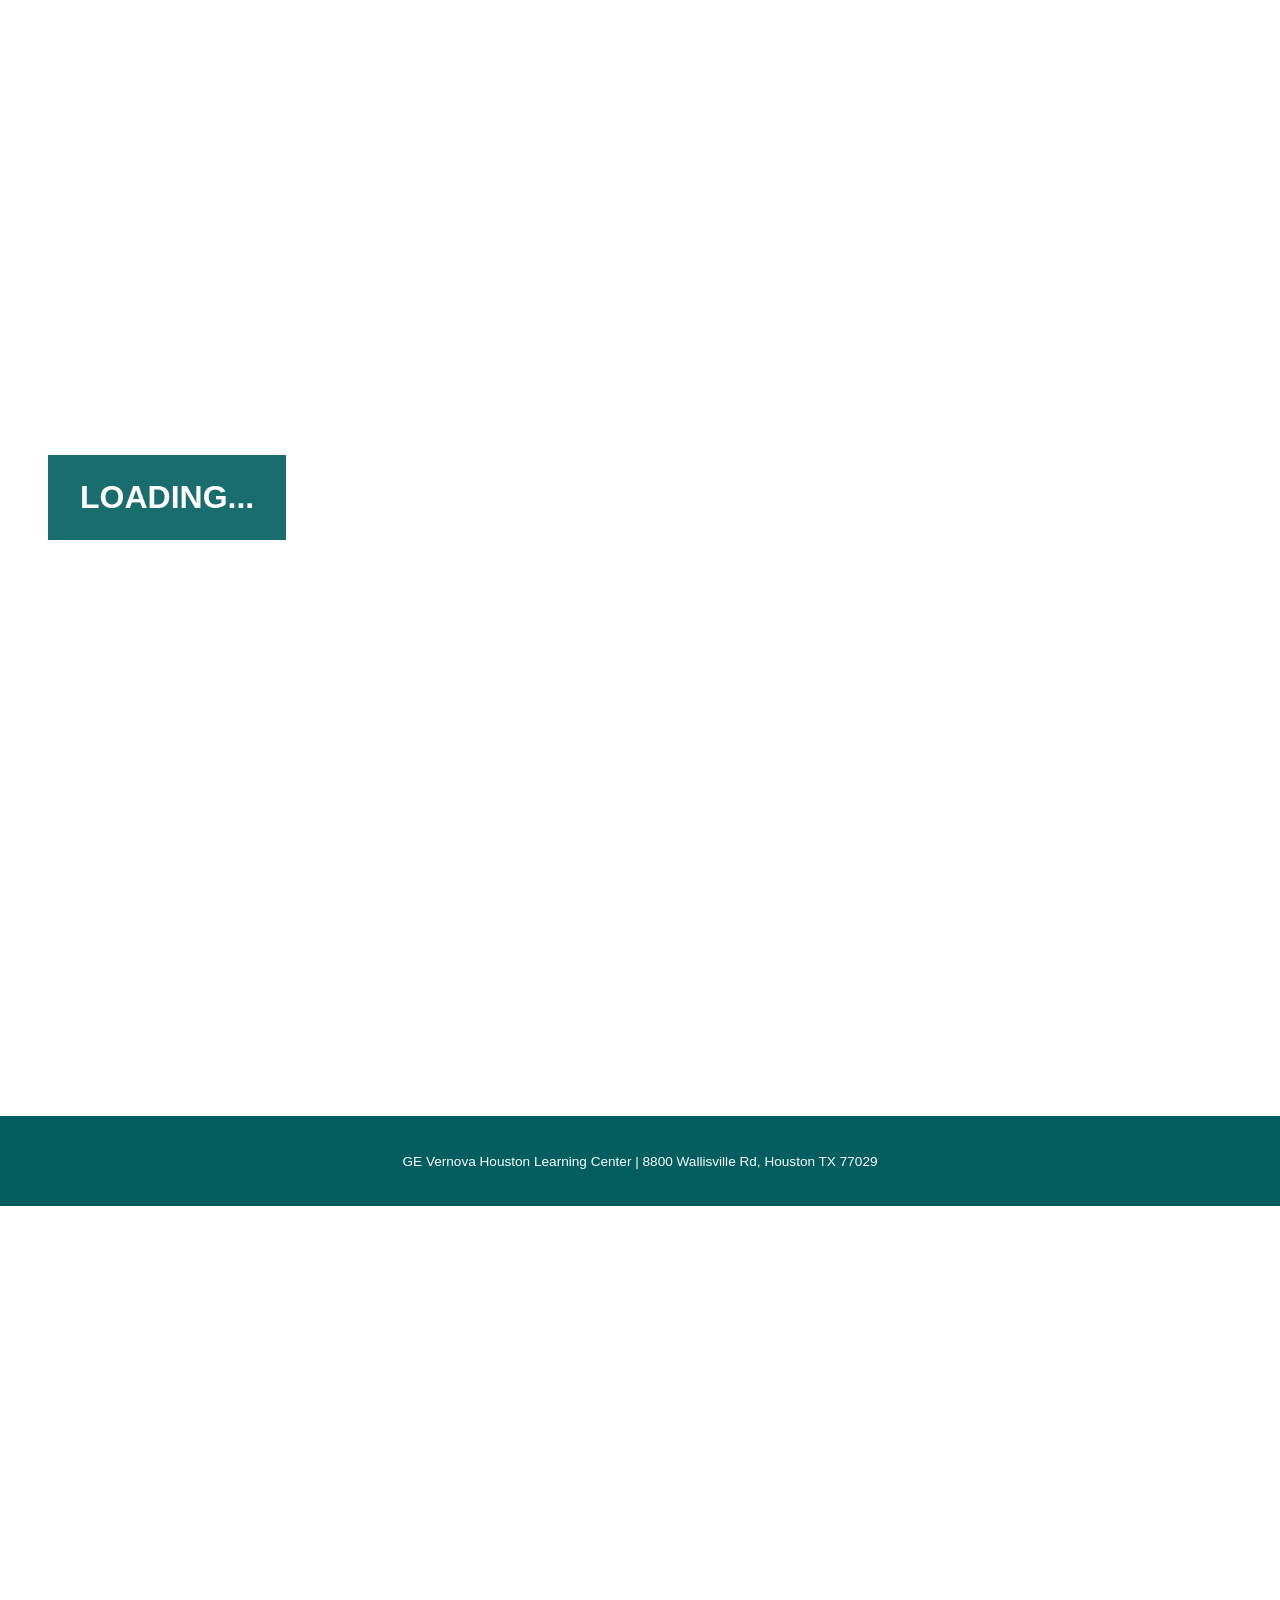
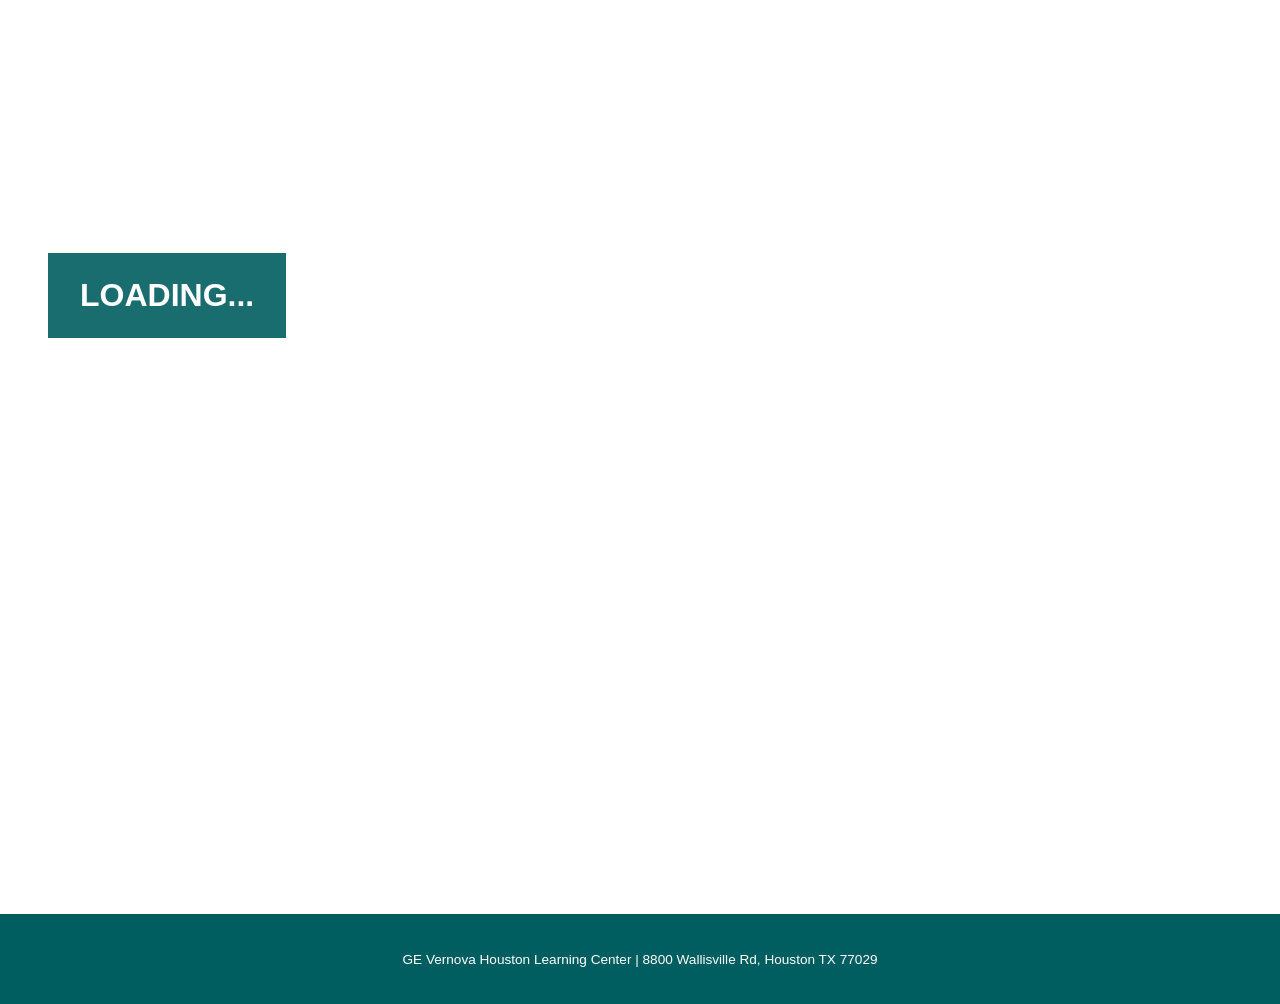
==== commit a66b48b1: "Gap #14 (4/5): index.html — add <section id="site-rules"> mount point; fix doubled file" ====
--- a/index.html
+++ b/index.html
@@ -1,178 +1,357 @@
 <!DOCTYPE html>
 
+
+
 <html lang="en">
 
+
+
 <head>
 
+
+
     <meta charset="UTF-8">
 
+
+
     <meta name="viewport" content="width=device-width, initial-scale=1.0">
 
+
+
     <link rel="stylesheet" href="style.css">
 
+
+
     <title>HLC Training</title>
 
+
+
 </head>
 
+
+
 <body>
 
+
+
     <header class="hero">
 
+
+
         <h1 id="welcome-title">Loading...</h1>
 
+
+
     </header>
 
 
 
+
+
+
+
     <section id="action-panel" class="action-grid"></section>
 
 
 
+
+
+
+
     <section id="safety-section" style="display:none;">
 
+
+
         <h2 id="safety-title"></h2>
 
+
+
         <p id="safety-text"></p>
 
+
+
         <div id="rules-grid" class="action-grid"></div>
 
-    </section>
+
+
+    </section>
+
+
+
+
 
 
 
     <section id="contact-section" style="display:none;">
 
+
+
         <h2>KEY CONTACTS</h2>
 
+
+
         <div id="contact-list" class="action-grid"></div>
 
-    </section>
+
+
+    </section>
+
+
+
+
 
 
 
     <section id="map-section" style="display:none;">
 
+
+
         <h2 id="map-title"></h2>
 
+
+
         <div id="map-container"></div>
 
+
+
                 <p id="map-note" style="margin-top:10px;font-size:0.85rem;color:#005E60;font-style:italic;text-align:center;"></p>
 
-    </section>
+
+
+    </section>
+
+
+
+
 
 
 
     <section id="campus-map-section">
 
+
+
         <div id="campus-map-container"></div>
 
-    </section>
+
+
+    </section>
+
+
+
+
 
 
 
     <section id="site-rules-section">
 
+
+
         <div id="emergency-callout"></div>
 
+
+
         <h2 id="site-rules-title"></h2>
 
+
+
         <div id="site-rules-grid"></div>
 
+
+
         <div id="rules-contacts">
 
+
+
             <h3 id="rules-contacts-title"></h3>
 
+
+
             <table id="rules-contacts-table"></table>
 
+
+
         </div>
 
+
+
         <div id="rules-signature"></div>
 
-    </section>
+
+
+    </section>
+
+
+
+
 
 
 
     <section>
 
+
+
         <h2 id="list-title"></h2>
 
+
+
         <ul id="list-container"></ul>
 
-    </section>
+
+
+    </section>
+
+
+
+
 
 
 
     <footer>
 
+
+
         <p>GE Vernova Houston Learning Center | 8800 Wallisville Rd, Houston TX 77029</p>
 
+
+
     </footer>
 
 
 
+
+
+
+
     <script src="app.js"></script>
 
+
+
   <section id="pll-directory"></section>
+
+  <section id="site-rules"></section>
 </body>
 
+
+
 </html>
 
+
+
 <!DOCTYPE html>
+
 <html lang="en">
+
 <head>
+
     <meta charset="UTF-8">
+
     <meta name="viewport" content="width=device-width, initial-scale=1.0">
+
     <link rel="stylesheet" href="style.css">
+
     <title>HLC Training</title>
+
 </head>
+
 <body>
+
     <header class="hero">
+
         <h1 id="welcome-title">Loading...</h1>
+
     </header>
 
+
+
     <section id="action-panel" class="action-grid"></section>
 
+
+
     <section id="safety-section" style="display:none;">
+
         <h2 id="safety-title"></h2>
+
         <p id="safety-text"></p>
+
         <div id="rules-grid" class="action-grid"></div>
-    </section>
+
+    </section>
+
+
 
     <section id="contact-section" style="display:none;">
+
         <h2>KEY CONTACTS</h2>
+
         <div id="contact-list" class="action-grid"></div>
-    </section>
+
+    </section>
+
+
 
     <section id="map-section" style="display:none;">
+
         <h2 id="map-title"></h2>
+
         <div id="map-container"></div>
+
                 <p id="map-note" style="margin-top:10px;font-size:0.85rem;color:#005E60;font-style:italic;text-align:center;"></p>
-    </section>
+
+    </section>
+
+
 
     <section id="campus-map-section">
+
         <div id="campus-map-container"></div>
-    </section>
+
+    </section>
+
+
 
     <section id="site-rules-section">
+
         <div id="emergency-callout"></div>
+
         <h2 id="site-rules-title"></h2>
+
         <div id="site-rules-grid"></div>
+
         <div id="rules-contacts">
+
             <h3 id="rules-contacts-title"></h3>
+
             <table id="rules-contacts-table"></table>
+
         </div>
+
         <div id="rules-signature"></div>
-    </section>
+
+    </section>
+
+
 
     <section>
+
         <h2 id="list-title"></h2>
+
         <ul id="list-container"></ul>
-    </section>
+
+    </section>
+
+
 
     <footer>
+
         <p>GE Vernova Houston Learning Center | 8800 Wallisville Rd, Houston TX 77029</p>
+
     </footer>
 
+
+
     <script src="app.js"></script>
+
 </body>
+
 </html>
+
--- a/style.css
+++ b/style.css
@@ -1,4 +1,2816 @@
 :root {
+
+
+
+        --evergreen: #005E60;
+
+
+
+        --day: #FFFFFF;
+
+
+
+        --night: #212121;
+
+
+
+        --urgency: #C8FF08;
+
+
+
+}
+
+
+
+
+
+
+
+body {
+
+
+
+        margin: 0;
+
+
+
+        font-family: 'Inter', Segoe UI, Arial, sans-serif;
+
+
+
+        color: var(--night);
+
+
+
+}
+
+
+
+
+
+
+
+/* HERO */
+
+
+
+.hero {
+
+
+
+        height: 60vh;
+
+
+
+        background-size: cover;
+
+
+
+        background-position: center;
+
+
+
+        display: flex;
+
+
+
+        align-items: flex-end;
+
+
+
+        padding: 3rem;
+
+
+
+}
+
+
+
+.hero h1 {
+
+
+
+        color: var(--day);
+
+
+
+        background: rgba(0, 94, 96, 0.9);
+
+
+
+        padding: 1.5rem 2rem;
+
+
+
+        margin-bottom: 3rem;
+
+
+
+        text-transform: uppercase;
+
+
+
+}
+
+
+
+
+
+
+
+/* SECTIONS */
+
+
+
+section { padding: 3rem 10%; }
+
+
+
+h2 {
+
+
+
+        color: var(--evergreen);
+
+
+
+        border-left: 5px solid var(--urgency);
+
+
+
+        padding-left: 1rem;
+
+
+
+        margin-bottom: 2rem;
+
+
+
+}
+
+
+
+
+
+
+
+/* ACTION PANEL */
+
+
+
+#action-panel {
+
+
+
+        display: grid;
+
+
+
+        grid-template-columns: repeat(auto-fit, minmax(280px, 1fr));
+
+
+
+        gap: 20px;
+
+
+
+        padding: 2rem 10%;
+
+
+
+        background-color: var(--day);
+
+
+
+}
+
+
+
+
+
+
+
+/* BUTTONS */
+
+
+
+.btn {
+
+
+
+        display: block;
+
+
+
+        text-align: center;
+
+
+
+        padding: 1.5rem;
+
+
+
+        background: var(--evergreen);
+
+
+
+        color: var(--day);
+
+
+
+        text-decoration: none;
+
+
+
+        font-weight: bold;
+
+
+
+        text-transform: uppercase;
+
+
+
+        transition: 0.3s;
+
+
+
+        border: 2px solid var(--evergreen);
+
+
+
+}
+
+
+
+.btn:hover {
+
+
+
+        background: var(--urgency);
+
+
+
+        color: var(--night);
+
+
+
+        border-color: var(--night);
+
+
+
+}
+
+
+
+
+
+
+
+/* RULES GRID */
+
+
+
+#rules-grid {
+
+
+
+        display: grid;
+
+
+
+        grid-template-columns: repeat(auto-fill, minmax(180px, 1fr));
+
+
+
+        gap: 20px;
+
+
+
+}
+
+
+
+
+
+
+
+/* BASE CARD - fixes missing .card class */
+
+
+
+.card {
+
+
+
+        background-color: var(--day);
+
+
+
+        border: 1px solid #ddd;
+
+
+
+        padding: 1rem;
+
+
+
+        transition: all 0.3s ease;
+
+
+
+}
+
+
+
+
+
+
+
+/* RULE CARDS */
+
+
+
+.rule-card {
+
+
+
+        text-align: center;
+
+
+
+        text-decoration: none;
+
+
+
+        color: var(--night);
+
+
+
+        padding: 2rem 1rem;
+
+
+
+        display: flex;
+
+
+
+        flex-direction: column;
+
+
+
+        align-items: center;
+
+
+
+        justify-content: center;
+
+
+
+}
+
+
+
+.rule-card:hover {
+
+
+
+        border-color: var(--evergreen);
+
+
+
+        background-color: #f0fafa;
+
+
+
+        transform: translateY(-2px);
+
+
+
+        box-shadow: 0 4px 12px rgba(0,94,96,0.15);
+
+
+
+}
+
+
+
+.rule-card img { width: 60px; height: 60px; margin-bottom: 12px; }
+
+
+
+.rule-card p { font-weight: 700; font-size: 0.8rem; margin: 0; text-transform: uppercase; letter-spacing: 0.04em; }
+
+
+
+
+
+
+
+/* LISTS */
+
+
+
+ul { list-style: none; padding: 0; }
+
+
+
+li { padding: 1rem; border-bottom: 1px solid #ddd; font-size: 1.05rem; }
+
+
+
+li:last-child { border-bottom: none; }
+
+
+
+
+
+
+
+/* CONTACT CARDS - merged and cleaned */
+
+
+
+.contact-card {
+
+
+
+        border: 1px solid #ddd;
+
+
+
+        padding: 1.5rem;
+
+
+
+        background: #fdfdfd;
+
+
+
+        text-align: left;
+
+
+
+}
+
+
+
+.contact-card h4 {
+
+
+
+        margin: 0 0 0.25rem 0;
+
+
+
+        font-size: 0.75rem;
+
+
+
+        text-transform: uppercase;
+
+
+
+        letter-spacing: 0.08em;
+
+
+
+        color: var(--evergreen);
+
+
+
+}
+
+
+
+.contact-card p { margin: 0 0 0.5rem 0; font-size: 1rem; font-weight: 600; }
+
+
+
+.contact-btn {
+
+
+
+        display: inline-block;
+
+
+
+        margin-top: 6px;
+
+
+
+        margin-right: 8px;
+
+
+
+        padding: 5px 12px;
+
+
+
+        background: #f0f0f0;
+
+
+
+        color: var(--night);
+
+
+
+        text-decoration: none;
+
+
+
+        font-size: 0.85rem;
+
+
+
+        border: 1px solid #ddd;
+
+
+
+        transition: 0.2s;
+
+
+
+}
+
+
+
+.contact-btn:hover { background: var(--evergreen); color: var(--day); border-color: var(--evergreen); }
+
+
+
+
+
+
+
+    /* CAMPUS MAP */
+
+
+
+#map-section { background: #f7f7f7; }
+
+
+
+#map-container {
+
+
+
+        position: relative;
+
+
+
+        width: 100%;
+
+
+
+        padding-bottom: 50%;
+
+
+
+        height: 0;
+
+
+
+        overflow: hidden;
+
+
+
+        border: 2px solid var(--evergreen);
+
+
+
+}
+
+
+
+#map-container iframe {
+
+
+
+        position: absolute;
+
+
+
+        top: 0; left: 0;
+
+
+
+        width: 100%;
+
+
+
+        height: 100%;
+
+
+
+        border: 0;
+
+
+
+}
+
+
+
+.map-legend {
+
+
+
+        display: flex;
+
+
+
+        flex-wrap: wrap;
+
+
+
+        gap: 12px;
+
+
+
+        margin-top: 1.5rem;
+
+
+
+}
+
+
+
+.map-legend-item {
+
+
+
+        display: flex;
+
+
+
+        align-items: center;
+
+
+
+        gap: 8px;
+
+
+
+        font-size: 0.9rem;
+
+
+
+        font-weight: 600;
+
+
+
+}
+
+
+
+.map-legend-dot {
+
+
+
+        width: 14px;
+
+
+
+        height: 14px;
+
+
+
+        border-radius: 50%;
+
+
+
+        flex-shrink: 0;
+
+
+
+}
+
+
+
+
+
+
+
+/* FOOTER */
+
+
+
+footer {
+
+
+
+        background: var(--evergreen);
+
+
+
+        color: var(--day);
+
+
+
+        text-align: center;
+
+
+
+        padding: 1.5rem;
+
+
+
+        font-size: 0.85rem;
+
+
+
+        margin-top: 3rem;
+
+
+
+}
+
+
+
+
+
+
+
+/* RESPONSIVE */
+
+
+
+@media (max-width: 768px) {
+
+
+
+        .hero { height: 45vh; padding: 1.5rem; }
+
+
+
+        .hero h1 { font-size: 1.2rem; padding: 1rem; margin-bottom: 1rem; }
+
+
+
+        section { padding: 2rem 5%; }
+
+
+
+        #action-panel { padding: 1.5rem 5%; grid-template-columns: 1fr; }
+
+
+
+        #rules-grid { grid-template-columns: repeat(auto-fill, minmax(140px, 1fr)); gap: 12px; }
+
+
+
+        #map-container { padding-bottom: 75%; }
+
+
+
+        h2 { font-size: 1.1rem; }
+
+
+
+}
+
+
+
+@media (max-width: 480px) {
+
+
+
+        .hero h1 { font-size: 1rem; }
+
+
+
+        #rules-grid { grid-template-columns: repeat(2, 1fr); }
+
+
+
+        .contact-card { padding: 1rem; }
+
+
+
+}
+
+
+
+
+
+
+
+
+
+
+
+/* Ã¢ÂÂÃ¢ÂÂ SITE RULES MODULE Ã¢ÂÂÃ¢ÂÂÃ¢ÂÂÃ¢ÂÂÃ¢ÂÂÃ¢ÂÂÃ¢ÂÂÃ¢ÂÂÃ¢ÂÂÃ¢ÂÂÃ¢ÂÂÃ¢ÂÂÃ¢ÂÂÃ¢ÂÂÃ¢ÂÂÃ¢ÂÂÃ¢ÂÂÃ¢ÂÂÃ¢ÂÂÃ¢ÂÂÃ¢ÂÂÃ¢ÂÂÃ¢ÂÂÃ¢ÂÂÃ¢ÂÂÃ¢ÂÂÃ¢ÂÂÃ¢ÂÂÃ¢ÂÂÃ¢ÂÂÃ¢ÂÂÃ¢ÂÂÃ¢ÂÂÃ¢ÂÂÃ¢ÂÂÃ¢ÂÂÃ¢ÂÂÃ¢ÂÂÃ¢ÂÂÃ¢ÂÂÃ¢ÂÂÃ¢ÂÂÃ¢ÂÂ */
+
+
+
+
+
+
+
+#site-rules-section {
+
+
+
+        padding: 2rem 1rem;
+
+
+
+        background-color: var(--day, #FFFFFF);
+
+
+
+}
+
+
+
+
+
+
+
+#site-rules-title {
+
+
+
+        font-family: 'Inter', sans-serif;
+
+
+
+        font-weight: 900;
+
+
+
+        font-size: clamp(1.2rem, 3vw, 1.6rem);
+
+
+
+        text-transform: uppercase;
+
+
+
+        color: var(--evergreen, #005E60);
+
+
+
+        margin: 1.5rem 0 1rem;
+
+
+
+        letter-spacing: 0.05em;
+
+
+
+}
+
+
+
+
+
+
+
+/* Emergency Callout Banner */
+
+
+
+.emergency-callout {
+
+
+
+        background-color: var(--evergreen, #005E60);
+
+
+
+        color: var(--day, #FFFFFF);
+
+
+
+        padding: 1.25rem 1.5rem;
+
+
+
+        margin-bottom: 1.5rem;
+
+
+
+        display: flex;
+
+
+
+        flex-direction: column;
+
+
+
+        align-items: flex-start;
+
+
+
+        gap: 0.25rem;
+
+
+
+}
+
+
+
+
+
+
+
+.emergency-primary {
+
+
+
+        font-family: 'Inter', sans-serif;
+
+
+
+        font-weight: 900;
+
+
+
+        font-size: clamp(1.8rem, 5vw, 2.8rem);
+
+
+
+        text-transform: uppercase;
+
+
+
+        color: var(--urgency, #C8FF08);
+
+
+
+        line-height: 1;
+
+
+
+}
+
+
+
+
+
+
+
+.emergency-label {
+
+
+
+        font-family: 'Inter', sans-serif;
+
+
+
+        font-weight: 700;
+
+
+
+        font-size: clamp(0.85rem, 2vw, 1rem);
+
+
+
+        text-transform: uppercase;
+
+
+
+        color: var(--day, #FFFFFF);
+
+
+
+        letter-spacing: 0.08em;
+
+
+
+}
+
+
+
+
+
+
+
+.emergency-instruction {
+
+
+
+        font-family: 'Inter', sans-serif;
+
+
+
+        font-size: clamp(0.8rem, 1.8vw, 0.95rem);
+
+
+
+        color: rgba(255, 255, 255, 0.85);
+
+
+
+}
+
+
+
+
+
+
+
+/* Rule Cards Grid */
+
+
+
+#site-rules-grid {
+
+
+
+        display: grid;
+
+
+
+        grid-template-columns: repeat(auto-fill, minmax(280px, 1fr));
+
+
+
+        gap: 1rem;
+
+
+
+        margin-bottom: 2rem;
+
+
+
+}
+
+
+
+
+
+
+
+.site-rule-card {
+
+
+
+        display: flex;
+
+
+
+        flex-direction: row;
+
+
+
+        align-items: flex-start;
+
+
+
+        gap: 0.75rem;
+
+
+
+        background-color: var(--day, #FFFFFF);
+
+
+
+        border: 1px solid #E0E0E0;
+
+
+
+        border-left: 4px solid var(--evergreen, #005E60);
+
+
+
+        padding: 1rem;
+
+
+
+        transition: transform 0.15s ease, border-left-color 0.15s ease;
+
+
+
+}
+
+
+
+
+
+
+
+.site-rule-card:hover {
+
+
+
+        transform: translateY(-2px);
+
+
+
+        border-left-color: var(--urgency, #C8FF08);
+
+
+
+}
+
+
+
+
+
+
+
+.site-rule-icon {
+
+
+
+        font-size: 1.5rem;
+
+
+
+        line-height: 1;
+
+
+
+        flex-shrink: 0;
+
+
+
+        margin-top: 0.1rem;
+
+
+
+}
+
+
+
+
+
+
+
+.site-rule-body {
+
+
+
+        display: flex;
+
+
+
+        flex-direction: column;
+
+
+
+        gap: 0.4rem;
+
+
+
+}
+
+
+
+
+
+
+
+.site-rule-category {
+
+
+
+        font-family: 'Inter', sans-serif;
+
+
+
+        font-weight: 700;
+
+
+
+        font-size: 0.85rem;
+
+
+
+        text-transform: uppercase;
+
+
+
+        color: var(--evergreen, #005E60);
+
+
+
+        letter-spacing: 0.06em;
+
+
+
+}
+
+
+
+
+
+
+
+.site-rule-items {
+
+
+
+        margin: 0;
+
+
+
+        padding-left: 1rem;
+
+
+
+        list-style-type: disc;
+
+
+
+}
+
+
+
+
+
+
+
+.site-rule-items li {
+
+
+
+        font-family: 'Inter', sans-serif;
+
+
+
+        font-size: clamp(0.78rem, 1.6vw, 0.875rem);
+
+
+
+        color: var(--night, #212121);
+
+
+
+        line-height: 1.5;
+
+
+
+        margin-bottom: 0.2rem;
+
+
+
+        border-bottom: none;
+
+
+
+        padding: 0;
+
+
+
+}
+
+
+
+
+
+
+
+/* Non-Emergency Contacts Table */
+
+
+
+#rules-contacts {
+
+
+
+        margin-bottom: 1.5rem;
+
+
+
+}
+
+
+
+
+
+
+
+#rules-contacts-title {
+
+
+
+        font-family: 'Inter', sans-serif;
+
+
+
+        font-weight: 700;
+
+
+
+        font-size: clamp(0.85rem, 2vw, 1rem);
+
+
+
+        text-transform: uppercase;
+
+
+
+        color: var(--evergreen, #005E60);
+
+
+
+        letter-spacing: 0.06em;
+
+
+
+        margin-bottom: 0.75rem;
+
+
+
+}
+
+
+
+
+
+
+
+#rules-contacts-table {
+
+
+
+        width: 100%;
+
+
+
+        border-collapse: collapse;
+
+
+
+        font-family: 'Inter', sans-serif;
+
+
+
+        font-size: clamp(0.78rem, 1.6vw, 0.875rem);
+
+
+
+}
+
+
+
+
+
+
+
+#rules-contacts-table thead tr {
+
+
+
+        background-color: var(--evergreen, #005E60);
+
+
+
+        color: var(--day, #FFFFFF);
+
+
+
+}
+
+
+
+
+
+
+
+#rules-contacts-table thead th {
+
+
+
+        padding: 0.6rem 0.75rem;
+
+
+
+        text-align: left;
+
+
+
+        font-weight: 700;
+
+
+
+        text-transform: uppercase;
+
+
+
+        font-size: 0.75rem;
+
+
+
+        letter-spacing: 0.05em;
+
+
+
+}
+
+
+
+
+
+
+
+#rules-contacts-table tbody tr:nth-child(even) {
+
+
+
+        background-color: #F4F4F4;
+
+
+
+}
+
+
+
+
+
+
+
+#rules-contacts-table tbody td {
+
+
+
+        padding: 0.6rem 0.75rem;
+
+
+
+        color: var(--night, #212121);
+
+
+
+        border-bottom: 1px solid #E0E0E0;
+
+
+
+}
+
+
+
+
+
+
+
+#rules-contacts-table tbody td a {
+
+
+
+        color: var(--evergreen, #005E60);
+
+
+
+        text-decoration: none;
+
+
+
+        font-weight: 600;
+
+
+
+}
+
+
+
+
+
+
+
+#rules-contacts-table tbody td a:hover {
+
+
+
+        text-decoration: underline;
+
+
+
+}
+
+
+
+
+
+
+
+/* Signature Acknowledgement Bar */
+
+
+
+.rules-signature-bar {
+
+
+
+        background-color: var(--night, #212121);
+
+
+
+        color: var(--day, #FFFFFF);
+
+
+
+        font-family: 'Inter', sans-serif;
+
+
+
+        font-size: clamp(0.78rem, 1.6vw, 0.875rem);
+
+
+
+        font-style: italic;
+
+
+
+        padding: 0.85rem 1.25rem;
+
+
+
+        margin-top: 1rem;
+
+
+
+        border-left: 4px solid var(--urgency, #C8FF08);
+
+
+
+}
+
+
+
+
+
+
+
+/* Ã¢ÂÂÃ¢ÂÂ SITE RULES MOBILE BREAKPOINTS Ã¢ÂÂÃ¢ÂÂÃ¢ÂÂÃ¢ÂÂÃ¢ÂÂÃ¢ÂÂÃ¢ÂÂÃ¢ÂÂÃ¢ÂÂÃ¢ÂÂÃ¢ÂÂÃ¢ÂÂÃ¢ÂÂÃ¢ÂÂÃ¢ÂÂÃ¢ÂÂÃ¢ÂÂÃ¢ÂÂÃ¢ÂÂÃ¢ÂÂÃ¢ÂÂÃ¢ÂÂÃ¢ÂÂÃ¢ÂÂÃ¢ÂÂÃ¢ÂÂÃ¢ÂÂÃ¢ÂÂÃ¢ÂÂÃ¢ÂÂÃ¢ÂÂ */
+
+
+
+@media (max-width: 768px) {
+
+
+
+        #site-rules-grid {
+
+
+
+                grid-template-columns: 1fr;
+
+
+
+        }
+
+
+
+        .emergency-callout {
+
+
+
+                padding: 1rem;
+
+
+
+        }
+
+
+
+        #rules-contacts-table thead th,
+
+
+
+        #rules-contacts-table tbody td {
+
+
+
+                padding: 0.5rem;
+
+
+
+        }
+
+
+
+}
+
+
+
+
+
+
+
+@media (max-width: 480px) {
+
+
+
+        .site-rule-card {
+
+
+
+                flex-direction: column;
+
+
+
+                gap: 0.5rem;
+
+
+
+        }
+
+
+
+        #rules-contacts-table {
+
+
+
+                display: block;
+
+
+
+                overflow-x: auto;
+
+
+
+                -webkit-overflow-scrolling: touch;
+
+
+
+        }
+
+
+
+}
+
+
+
+
+
+
+
+/* Ã¢ÂÂÃ¢ÂÂ END SITE RULES MODULE Ã¢ÂÂÃ¢ÂÂÃ¢ÂÂÃ¢ÂÂÃ¢ÂÂÃ¢ÂÂÃ¢ÂÂÃ¢ÂÂÃ¢ÂÂÃ¢ÂÂÃ¢ÂÂÃ¢ÂÂÃ¢ÂÂÃ¢ÂÂÃ¢ÂÂÃ¢ÂÂÃ¢ÂÂÃ¢ÂÂÃ¢ÂÂÃ¢ÂÂÃ¢ÂÂÃ¢ÂÂÃ¢ÂÂÃ¢ÂÂÃ¢ÂÂÃ¢ÂÂÃ¢ÂÂÃ¢ÂÂÃ¢ÂÂÃ¢ÂÂÃ¢ÂÂÃ¢ÂÂÃ¢ÂÂÃ¢ÂÂÃ¢ÂÂÃ¢ÂÂÃ¢ÂÂÃ¢ÂÂÃ¢ÂÂÃ¢ÂÂ */
+
+
+
+
+
+
+
+
+
+
+
+/* -- Contacts Expandable Table -- */
+
+
+
+.contact-row-hidden {
+
+
+
+    display: none;
+
+
+
+}
+
+
+
+
+
+
+
+.contacts-toggle-btn {
+
+
+
+    display: block;
+
+
+
+    width: 100%;
+
+
+
+    margin-top: 12px;
+
+
+
+    padding: 12px 16px;
+
+
+
+    background-color: #005E60;
+
+
+
+    color: #C8FF08;
+
+
+
+    border: none;
+
+
+
+    font-size: 0.9rem;
+
+
+
+    font-weight: 700;
+
+
+
+    text-transform: uppercase;
+
+
+
+    letter-spacing: 0.05em;
+
+
+
+    cursor: pointer;
+
+
+
+    text-align: center;
+
+
+
+}
+
+
+
+
+
+
+
+.contacts-toggle-btn:hover {
+
+
+
+    background-color: #004244;
+
+
+
+}
+
+
+
+
+
+
+
+/* -- END Contacts Expandable Table -- */
+
+
+
+
+
+/* ââ PLL Directory Cards ââââââââââââââââââââââââââââââââââââââ */
+
+.pll-card-grid {
+
+  display: grid;
+
+  grid-template-columns: repeat(auto-fill, minmax(260px, 1fr));
+
+  gap: 16px;
+
+  padding: 16px 0;
+
+}
+
+.pll-card {
+
+  background-color: #FFFFFF;
+
+  border: 2px solid #005E60;
+
+  border-radius: 4px;
+
+  overflow: hidden;
+
+}
+
+.pll-card-header {
+
+  background-color: #005E60;
+
+  padding: 10px 14px;
+
+}
+
+.pll-product-line {
+
+  color: #C8FF08;
+
+  font-weight: 700;
+
+  font-size: 0.75rem;
+
+  text-transform: uppercase;
+
+  letter-spacing: 0.05em;
+
+}
+
+.pll-card-body {
+
+  padding: 12px 14px;
+
+  display: flex;
+
+  flex-direction: column;
+
+  gap: 6px;
+
+}
+
+.pll-name {
+
+  font-size: 1rem;
+
+  font-weight: 700;
+
+  color: #212121;
+
+  margin: 0;
+
+}
+
+.pll-contact-link {
+
+  font-size: 0.85rem;
+
+  color: #005E60;
+
+  text-decoration: none;
+
+  word-break: break-all;
+
+}
+
+.pll-contact-link:hover {
+
+  text-decoration: underline;
+
+}
+
+/* Mobile */
+
+@media (max-width: 480px) {
+
+  .pll-card-grid {
+
+    grid-template-columns: 1fr;
+
+  }
+
+        }:root {
+
+        --evergreen: #005E60;
+
+        --day: #FFFFFF;
+
+        --night: #212121;
+
+        --urgency: #C8FF08;
+
+}
+
+
+
+body {
+
+        margin: 0;
+
+        font-family: 'Inter', Segoe UI, Arial, sans-serif;
+
+        color: var(--night);
+
+}
+
+
+
+/* HERO */
+
+.hero {
+
+        height: 60vh;
+
+        background-size: cover;
+
+        background-position: center;
+
+        display: flex;
+
+        align-items: flex-end;
+
+        padding: 3rem;
+
+}
+
+.hero h1 {
+
+        color: var(--day);
+
+        background: rgba(0, 94, 96, 0.9);
+
+        padding: 1.5rem 2rem;
+
+        margin-bottom: 3rem;
+
+        text-transform: uppercase;
+
+}
+
+
+
+/* SECTIONS */
+
+section { padding: 3rem 10%; }
+
+h2 {
+
+        color: var(--evergreen);
+
+        border-left: 5px solid var(--urgency);
+
+        padding-left: 1rem;
+
+        margin-bottom: 2rem;
+
+}
+
+
+
+/* ACTION PANEL */
+
+#action-panel {
+
+        display: grid;
+
+        grid-template-columns: repeat(auto-fit, minmax(280px, 1fr));
+
+        gap: 20px;
+
+        padding: 2rem 10%;
+
+        background-color: var(--day);
+
+}
+
+
+
+/* BUTTONS */
+
+.btn {
+
+        display: block;
+
+        text-align: center;
+
+        padding: 1.5rem;
+
+        background: var(--evergreen);
+
+        color: var(--day);
+
+        text-decoration: none;
+
+        font-weight: bold;
+
+        text-transform: uppercase;
+
+        transition: 0.3s;
+
+        border: 2px solid var(--evergreen);
+
+}
+
+.btn:hover {
+
+        background: var(--urgency);
+
+        color: var(--night);
+
+        border-color: var(--night);
+
+}
+
+
+
+/* RULES GRID */
+
+#rules-grid {
+
+        display: grid;
+
+        grid-template-columns: repeat(auto-fill, minmax(180px, 1fr));
+
+        gap: 20px;
+
+}
+
+
+
+/* BASE CARD - fixes missing .card class */
+
+.card {
+
+        background-color: var(--day);
+
+        border: 1px solid #ddd;
+
+        padding: 1rem;
+
+        transition: all 0.3s ease;
+
+}
+
+
+
+/* RULE CARDS */
+
+.rule-card {
+
+        text-align: center;
+
+        text-decoration: none;
+
+        color: var(--night);
+
+        padding: 2rem 1rem;
+
+        display: flex;
+
+        flex-direction: column;
+
+        align-items: center;
+
+        justify-content: center;
+
+}
+
+.rule-card:hover {
+
+        border-color: var(--evergreen);
+
+        background-color: #f0fafa;
+
+        transform: translateY(-2px);
+
+        box-shadow: 0 4px 12px rgba(0,94,96,0.15);
+
+}
+
+.rule-card img { width: 60px; height: 60px; margin-bottom: 12px; }
+
+.rule-card p { font-weight: 700; font-size: 0.8rem; margin: 0; text-transform: uppercase; letter-spacing: 0.04em; }
+
+
+
+/* LISTS */
+
+ul { list-style: none; padding: 0; }
+
+li { padding: 1rem; border-bottom: 1px solid #ddd; font-size: 1.05rem; }
+
+li:last-child { border-bottom: none; }
+
+
+
+/* CONTACT CARDS - merged and cleaned */
+
+.contact-card {
+
+        border: 1px solid #ddd;
+
+        padding: 1.5rem;
+
+        background: #fdfdfd;
+
+        text-align: left;
+
+}
+
+.contact-card h4 {
+
+        margin: 0 0 0.25rem 0;
+
+        font-size: 0.75rem;
+
+        text-transform: uppercase;
+
+        letter-spacing: 0.08em;
+
+        color: var(--evergreen);
+
+}
+
+.contact-card p { margin: 0 0 0.5rem 0; font-size: 1rem; font-weight: 600; }
+
+.contact-btn {
+
+        display: inline-block;
+
+        margin-top: 6px;
+
+        margin-right: 8px;
+
+        padding: 5px 12px;
+
+        background: #f0f0f0;
+
+        color: var(--night);
+
+        text-decoration: none;
+
+        font-size: 0.85rem;
+
+        border: 1px solid #ddd;
+
+        transition: 0.2s;
+
+}
+
+.contact-btn:hover { background: var(--evergreen); color: var(--day); border-color: var(--evergreen); }
+
+
+
+    /* CAMPUS MAP */
+
+#map-section { background: #f7f7f7; }
+
+#map-container {
+
+        position: relative;
+
+        width: 100%;
+
+        padding-bottom: 50%;
+
+        height: 0;
+
+        overflow: hidden;
+
+        border: 2px solid var(--evergreen);
+
+}
+
+#map-container iframe {
+
+        position: absolute;
+
+        top: 0; left: 0;
+
+        width: 100%;
+
+        height: 100%;
+
+        border: 0;
+
+}
+
+.map-legend {
+
+        display: flex;
+
+        flex-wrap: wrap;
+
+        gap: 12px;
+
+        margin-top: 1.5rem;
+
+}
+
+.map-legend-item {
+
+        display: flex;
+
+        align-items: center;
+
+        gap: 8px;
+
+        font-size: 0.9rem;
+
+        font-weight: 600;
+
+}
+
+.map-legend-dot {
+
+        width: 14px;
+
+        height: 14px;
+
+        border-radius: 50%;
+
+        flex-shrink: 0;
+
+}
+
+
+
+/* FOOTER */
+
+footer {
+
+        background: var(--evergreen);
+
+        color: var(--day);
+
+        text-align: center;
+
+        padding: 1.5rem;
+
+        font-size: 0.85rem;
+
+        margin-top: 3rem;
+
+}
+
+
+
+/* RESPONSIVE */
+
+@media (max-width: 768px) {
+
+        .hero { height: 45vh; padding: 1.5rem; }
+
+        .hero h1 { font-size: 1.2rem; padding: 1rem; margin-bottom: 1rem; }
+
+        section { padding: 2rem 5%; }
+
+        #action-panel { padding: 1.5rem 5%; grid-template-columns: 1fr; }
+
+        #rules-grid { grid-template-columns: repeat(auto-fill, minmax(140px, 1fr)); gap: 12px; }
+
+        #map-container { padding-bottom: 75%; }
+
+        h2 { font-size: 1.1rem; }
+
+}
+
+@media (max-width: 480px) {
+
+        .hero h1 { font-size: 1rem; }
+
+        #rules-grid { grid-template-columns: repeat(2, 1fr); }
+
+        .contact-card { padding: 1rem; }
+
+}
+
+
+
+
+
+/* ââ SITE RULES MODULE âââââââââââââââââââââââââââââââââââââââââââ */
+
+
+
+#site-rules-section {
+
+        padding: 2rem 1rem;
+
+        background-color: var(--day, #FFFFFF);
+
+}
+
+
+
+#site-rules-title {
+
+        font-family: 'Inter', sans-serif;
+
+        font-weight: 900;
+
+        font-size: clamp(1.2rem, 3vw, 1.6rem);
+
+        text-transform: uppercase;
+
+        color: var(--evergreen, #005E60);
+
+        margin: 1.5rem 0 1rem;
+
+        letter-spacing: 0.05em;
+
+}
+
+
+
+/* Emergency Callout Banner */
+
+.emergency-callout {
+
+        background-color: var(--evergreen, #005E60);
+
+        color: var(--day, #FFFFFF);
+
+        padding: 1.25rem 1.5rem;
+
+        margin-bottom: 1.5rem;
+
+        display: flex;
+
+        flex-direction: column;
+
+        align-items: flex-start;
+
+        gap: 0.25rem;
+
+}
+
+
+
+.emergency-primary {
+
+        font-family: 'Inter', sans-serif;
+
+        font-weight: 900;
+
+        font-size: clamp(1.8rem, 5vw, 2.8rem);
+
+        text-transform: uppercase;
+
+        color: var(--urgency, #C8FF08);
+
+        line-height: 1;
+
+}
+
+
+
+.emergency-label {
+
+        font-family: 'Inter', sans-serif;
+
+        font-weight: 700;
+
+        font-size: clamp(0.85rem, 2vw, 1rem);
+
+        text-transform: uppercase;
+
+        color: var(--day, #FFFFFF);
+
+        letter-spacing: 0.08em;
+
+}
+
+
+
+.emergency-instruction {
+
+        font-family: 'Inter', sans-serif;
+
+        font-size: clamp(0.8rem, 1.8vw, 0.95rem);
+
+        color: rgba(255, 255, 255, 0.85);
+
+}
+
+
+
+/* Rule Cards Grid */
+
+#site-rules-grid {
+
+        display: grid;
+
+        grid-template-columns: repeat(auto-fill, minmax(280px, 1fr));
+
+        gap: 1rem;
+
+        margin-bottom: 2rem;
+
+}
+
+
+
+.site-rule-card {
+
+        display: flex;
+
+        flex-direction: row;
+
+        align-items: flex-start;
+
+        gap: 0.75rem;
+
+        background-color: var(--day, #FFFFFF);
+
+        border: 1px solid #E0E0E0;
+
+        border-left: 4px solid var(--evergreen, #005E60);
+
+        padding: 1rem;
+
+        transition: transform 0.15s ease, border-left-color 0.15s ease;
+
+}
+
+
+
+.site-rule-card:hover {
+
+        transform: translateY(-2px);
+
+        border-left-color: var(--urgency, #C8FF08);
+
+}
+
+
+
+.site-rule-icon {
+
+        font-size: 1.5rem;
+
+        line-height: 1;
+
+        flex-shrink: 0;
+
+        margin-top: 0.1rem;
+
+}
+
+
+
+.site-rule-body {
+
+        display: flex;
+
+        flex-direction: column;
+
+        gap: 0.4rem;
+
+}
+
+
+
+.site-rule-category {
+
+        font-family: 'Inter', sans-serif;
+
+        font-weight: 700;
+
+        font-size: 0.85rem;
+
+        text-transform: uppercase;
+
+        color: var(--evergreen, #005E60);
+
+        letter-spacing: 0.06em;
+
+}
+
+
+
+.site-rule-items {
+
+        margin: 0;
+
+        padding-left: 1rem;
+
+        list-style-type: disc;
+
+}
+
+
+
+.site-rule-items li {
+
+        font-family: 'Inter', sans-serif;
+
+        font-size: clamp(0.78rem, 1.6vw, 0.875rem);
+
+        color: var(--night, #212121);
+
+        line-height: 1.5;
+
+        margin-bottom: 0.2rem;
+
+        border-bottom: none;
+
+        padding: 0;
+
+}
+
+
+
+/* Non-Emergency Contacts Table */
+
+#rules-contacts {
+
+        margin-bottom: 1.5rem;
+
+}
+
+
+
+#rules-contacts-title {
+
+        font-family: 'Inter', sans-serif;
+
+        font-weight: 700;
+
+        font-size: clamp(0.85rem, 2vw, 1rem);
+
+        text-transform: uppercase;
+
+        color: var(--evergreen, #005E60);
+
+        letter-spacing: 0.06em;
+
+        margin-bottom: 0.75rem;
+
+}
+
+
+
+#rules-contacts-table {
+
+        width: 100%;
+
+        border-collapse: collapse;
+
+        font-family: 'Inter', sans-serif;
+
+        font-size: clamp(0.78rem, 1.6vw, 0.875rem);
+
+}
+
+
+
+#rules-contacts-table thead tr {
+
+        background-color: var(--evergreen, #005E60);
+
+        color: var(--day, #FFFFFF);
+
+}
+
+
+
+#rules-contacts-table thead th {
+
+        padding: 0.6rem 0.75rem;
+
+        text-align: left;
+
+        font-weight: 700;
+
+        text-transform: uppercase;
+
+        font-size: 0.75rem;
+
+        letter-spacing: 0.05em;
+
+}
+
+
+
+#rules-contacts-table tbody tr:nth-child(even) {
+
+        background-color: #F4F4F4;
+
+}
+
+
+
+#rules-contacts-table tbody td {
+
+        padding: 0.6rem 0.75rem;
+
+        color: var(--night, #212121);
+
+        border-bottom: 1px solid #E0E0E0;
+
+}
+
+
+
+#rules-contacts-table tbody td a {
+
+        color: var(--evergreen, #005E60);
+
+        text-decoration: none;
+
+        font-weight: 600;
+
+}
+
+
+
+#rules-contacts-table tbody td a:hover {
+
+        text-decoration: underline;
+
+}
+
+
+
+/* Signature Acknowledgement Bar */
+
+.rules-signature-bar {
+
+        background-color: var(--night, #212121);
+
+        color: var(--day, #FFFFFF);
+
+        font-family: 'Inter', sans-serif;
+
+        font-size: clamp(0.78rem, 1.6vw, 0.875rem);
+
+        font-style: italic;
+
+        padding: 0.85rem 1.25rem;
+
+        margin-top: 1rem;
+
+        border-left: 4px solid var(--urgency, #C8FF08);
+
+}
+
+
+
+/* ââ SITE RULES MOBILE BREAKPOINTS âââââââââââââââââââââââââââââââ */
+
+@media (max-width: 768px) {
+
+        #site-rules-grid {
+
+                grid-template-columns: 1fr;
+
+        }
+
+        .emergency-callout {
+
+                padding: 1rem;
+
+        }
+
+        #rules-contacts-table thead th,
+
+        #rules-contacts-table tbody td {
+
+                padding: 0.5rem;
+
+        }
+
+}
+
+
+
+@media (max-width: 480px) {
+
+        .site-rule-card {
+
+                flex-direction: column;
+
+                gap: 0.5rem;
+
+        }
+
+        #rules-contacts-table {
+
+                display: block;
+
+                overflow-x: auto;
+
+                -webkit-overflow-scrolling: touch;
+
+        }
+
+}
+
+
+
+/* ââ END SITE RULES MODULE ââââââââââââââââââââââââââââââââââââââââ */
+
+
+
+
+
+/* -- Contacts Expandable Table -- */
+
+.contact-row-hidden {
+
+    display: none;
+
+}
+
+
+
+.contacts-toggle-btn {
+
+    display: block;
+
+    width: 100%;
+
+    margin-top: 12px;
+
+    padding: 12px 16px;
+
+    background-color: #005E60;
+
+    color: #C8FF08;
+
+    border: none;
+
+    font-size: 0.9rem;
+
+    font-weight: 700;
+
+    text-transform: uppercase;
+
+    letter-spacing: 0.05em;
+
+    cursor: pointer;
+
+    text-align: center;
+
+}
+
+
+
+.contacts-toggle-btn:hover {
+
+    background-color: #004244;
+
+}
+
+
+
+/* -- END Contacts Expandable Table -- */
+
+
+/* ── Site Rules Accordion ───────────────────────────────── */
+.site-rules-accordion {
+  display: flex;
+  flex-direction: column;
+  gap: 8px;
+  margin-top: 16px;
+}
+.rule-section {
+  border: 1px solid #005E60;
+  border-radius: 4px;
+  overflow: hidden;
+}
+.rule-section-header {
+  display: flex;
+  align-items: center;
+  gap: 10px;
+  width: 100%;
+  background-color: #005E60;
+  color: #FFFFFF;
+  border: none;
+  padding: 12px 16px;
+  cursor: pointer;
+  text-align: left;
+  font-family: 'Inter', sans-serif;
+  font-weight: 700;
+  font-size: 0.85rem;
+  letter-spacing: 0.04em;
+  text-transform: uppercase;
+}
+.rule-section-header:hover {
+  background-color: #004749;
+}
+.rule-icon {
+  font-size: 1rem;
+  flex-shrink: 0;
+}
+.rule-heading {
+  flex: 1;
+}
+.rule-chevron {
+  font-size: 1rem;
+  transition: transform 0.2s ease;
+}
+.rule-section.open .rule-chevron {
+  transform: rotate(180deg);
+}
+.rule-list {
+  display: none;
+  flex-direction: column;
+  gap: 6px;
+  padding: 14px 18px 14px 20px;
+  margin: 0;
+  background-color: #FFFFFF;
+  list-style: disc;
+}
+.rule-list li {
+  font-size: 0.9rem;
+  color: #212121;
+  line-height: 1.5;
+}
+.rule-section.open .rule-list {
+  display: flex;
+}
+/* ── Site Rules — Mobile ──────────────────────────── */
+@media (max-width: 600px) {
+  .rule-section-header {
+    font-size: 0.8rem;
+    padding: 10px 12px;
+  }
+  .rule-list {
+    padding: 12px 14px;
+  }
+  .rule-list li {
+    font-size: 0.85rem;
+  }
+              }:root {
 
         --evergreen: #005E60;
 
--- a/style.css
+++ b/style.css
@@ -1,4 +1,2816 @@
 :root {
+
+
+
+        --evergreen: #005E60;
+
+
+
+        --day: #FFFFFF;
+
+
+
+        --night: #212121;
+
+
+
+        --urgency: #C8FF08;
+
+
+
+}
+
+
+
+
+
+
+
+body {
+
+
+
+        margin: 0;
+
+
+
+        font-family: 'Inter', Segoe UI, Arial, sans-serif;
+
+
+
+        color: var(--night);
+
+
+
+}
+
+
+
+
+
+
+
+/* HERO */
+
+
+
+.hero {
+
+
+
+        height: 60vh;
+
+
+
+        background-size: cover;
+
+
+
+        background-position: center;
+
+
+
+        display: flex;
+
+
+
+        align-items: flex-end;
+
+
+
+        padding: 3rem;
+
+
+
+}
+
+
+
+.hero h1 {
+
+
+
+        color: var(--day);
+
+
+
+        background: rgba(0, 94, 96, 0.9);
+
+
+
+        padding: 1.5rem 2rem;
+
+
+
+        margin-bottom: 3rem;
+
+
+
+        text-transform: uppercase;
+
+
+
+}
+
+
+
+
+
+
+
+/* SECTIONS */
+
+
+
+section { padding: 3rem 10%; }
+
+
+
+h2 {
+
+
+
+        color: var(--evergreen);
+
+
+
+        border-left: 5px solid var(--urgency);
+
+
+
+        padding-left: 1rem;
+
+
+
+        margin-bottom: 2rem;
+
+
+
+}
+
+
+
+
+
+
+
+/* ACTION PANEL */
+
+
+
+#action-panel {
+
+
+
+        display: grid;
+
+
+
+        grid-template-columns: repeat(auto-fit, minmax(280px, 1fr));
+
+
+
+        gap: 20px;
+
+
+
+        padding: 2rem 10%;
+
+
+
+        background-color: var(--day);
+
+
+
+}
+
+
+
+
+
+
+
+/* BUTTONS */
+
+
+
+.btn {
+
+
+
+        display: block;
+
+
+
+        text-align: center;
+
+
+
+        padding: 1.5rem;
+
+
+
+        background: var(--evergreen);
+
+
+
+        color: var(--day);
+
+
+
+        text-decoration: none;
+
+
+
+        font-weight: bold;
+
+
+
+        text-transform: uppercase;
+
+
+
+        transition: 0.3s;
+
+
+
+        border: 2px solid var(--evergreen);
+
+
+
+}
+
+
+
+.btn:hover {
+
+
+
+        background: var(--urgency);
+
+
+
+        color: var(--night);
+
+
+
+        border-color: var(--night);
+
+
+
+}
+
+
+
+
+
+
+
+/* RULES GRID */
+
+
+
+#rules-grid {
+
+
+
+        display: grid;
+
+
+
+        grid-template-columns: repeat(auto-fill, minmax(180px, 1fr));
+
+
+
+        gap: 20px;
+
+
+
+}
+
+
+
+
+
+
+
+/* BASE CARD - fixes missing .card class */
+
+
+
+.card {
+
+
+
+        background-color: var(--day);
+
+
+
+        border: 1px solid #ddd;
+
+
+
+        padding: 1rem;
+
+
+
+        transition: all 0.3s ease;
+
+
+
+}
+
+
+
+
+
+
+
+/* RULE CARDS */
+
+
+
+.rule-card {
+
+
+
+        text-align: center;
+
+
+
+        text-decoration: none;
+
+
+
+        color: var(--night);
+
+
+
+        padding: 2rem 1rem;
+
+
+
+        display: flex;
+
+
+
+        flex-direction: column;
+
+
+
+        align-items: center;
+
+
+
+        justify-content: center;
+
+
+
+}
+
+
+
+.rule-card:hover {
+
+
+
+        border-color: var(--evergreen);
+
+
+
+        background-color: #f0fafa;
+
+
+
+        transform: translateY(-2px);
+
+
+
+        box-shadow: 0 4px 12px rgba(0,94,96,0.15);
+
+
+
+}
+
+
+
+.rule-card img { width: 60px; height: 60px; margin-bottom: 12px; }
+
+
+
+.rule-card p { font-weight: 700; font-size: 0.8rem; margin: 0; text-transform: uppercase; letter-spacing: 0.04em; }
+
+
+
+
+
+
+
+/* LISTS */
+
+
+
+ul { list-style: none; padding: 0; }
+
+
+
+li { padding: 1rem; border-bottom: 1px solid #ddd; font-size: 1.05rem; }
+
+
+
+li:last-child { border-bottom: none; }
+
+
+
+
+
+
+
+/* CONTACT CARDS - merged and cleaned */
+
+
+
+.contact-card {
+
+
+
+        border: 1px solid #ddd;
+
+
+
+        padding: 1.5rem;
+
+
+
+        background: #fdfdfd;
+
+
+
+        text-align: left;
+
+
+
+}
+
+
+
+.contact-card h4 {
+
+
+
+        margin: 0 0 0.25rem 0;
+
+
+
+        font-size: 0.75rem;
+
+
+
+        text-transform: uppercase;
+
+
+
+        letter-spacing: 0.08em;
+
+
+
+        color: var(--evergreen);
+
+
+
+}
+
+
+
+.contact-card p { margin: 0 0 0.5rem 0; font-size: 1rem; font-weight: 600; }
+
+
+
+.contact-btn {
+
+
+
+        display: inline-block;
+
+
+
+        margin-top: 6px;
+
+
+
+        margin-right: 8px;
+
+
+
+        padding: 5px 12px;
+
+
+
+        background: #f0f0f0;
+
+
+
+        color: var(--night);
+
+
+
+        text-decoration: none;
+
+
+
+        font-size: 0.85rem;
+
+
+
+        border: 1px solid #ddd;
+
+
+
+        transition: 0.2s;
+
+
+
+}
+
+
+
+.contact-btn:hover { background: var(--evergreen); color: var(--day); border-color: var(--evergreen); }
+
+
+
+
+
+
+
+    /* CAMPUS MAP */
+
+
+
+#map-section { background: #f7f7f7; }
+
+
+
+#map-container {
+
+
+
+        position: relative;
+
+
+
+        width: 100%;
+
+
+
+        padding-bottom: 50%;
+
+
+
+        height: 0;
+
+
+
+        overflow: hidden;
+
+
+
+        border: 2px solid var(--evergreen);
+
+
+
+}
+
+
+
+#map-container iframe {
+
+
+
+        position: absolute;
+
+
+
+        top: 0; left: 0;
+
+
+
+        width: 100%;
+
+
+
+        height: 100%;
+
+
+
+        border: 0;
+
+
+
+}
+
+
+
+.map-legend {
+
+
+
+        display: flex;
+
+
+
+        flex-wrap: wrap;
+
+
+
+        gap: 12px;
+
+
+
+        margin-top: 1.5rem;
+
+
+
+}
+
+
+
+.map-legend-item {
+
+
+
+        display: flex;
+
+
+
+        align-items: center;
+
+
+
+        gap: 8px;
+
+
+
+        font-size: 0.9rem;
+
+
+
+        font-weight: 600;
+
+
+
+}
+
+
+
+.map-legend-dot {
+
+
+
+        width: 14px;
+
+
+
+        height: 14px;
+
+
+
+        border-radius: 50%;
+
+
+
+        flex-shrink: 0;
+
+
+
+}
+
+
+
+
+
+
+
+/* FOOTER */
+
+
+
+footer {
+
+
+
+        background: var(--evergreen);
+
+
+
+        color: var(--day);
+
+
+
+        text-align: center;
+
+
+
+        padding: 1.5rem;
+
+
+
+        font-size: 0.85rem;
+
+
+
+        margin-top: 3rem;
+
+
+
+}
+
+
+
+
+
+
+
+/* RESPONSIVE */
+
+
+
+@media (max-width: 768px) {
+
+
+
+        .hero { height: 45vh; padding: 1.5rem; }
+
+
+
+        .hero h1 { font-size: 1.2rem; padding: 1rem; margin-bottom: 1rem; }
+
+
+
+        section { padding: 2rem 5%; }
+
+
+
+        #action-panel { padding: 1.5rem 5%; grid-template-columns: 1fr; }
+
+
+
+        #rules-grid { grid-template-columns: repeat(auto-fill, minmax(140px, 1fr)); gap: 12px; }
+
+
+
+        #map-container { padding-bottom: 75%; }
+
+
+
+        h2 { font-size: 1.1rem; }
+
+
+
+}
+
+
+
+@media (max-width: 480px) {
+
+
+
+        .hero h1 { font-size: 1rem; }
+
+
+
+        #rules-grid { grid-template-columns: repeat(2, 1fr); }
+
+
+
+        .contact-card { padding: 1rem; }
+
+
+
+}
+
+
+
+
+
+
+
+
+
+
+
+/* Ã¢ÂÂÃ¢ÂÂ SITE RULES MODULE Ã¢ÂÂÃ¢ÂÂÃ¢ÂÂÃ¢ÂÂÃ¢ÂÂÃ¢ÂÂÃ¢ÂÂÃ¢ÂÂÃ¢ÂÂÃ¢ÂÂÃ¢ÂÂÃ¢ÂÂÃ¢ÂÂÃ¢ÂÂÃ¢ÂÂÃ¢ÂÂÃ¢ÂÂÃ¢ÂÂÃ¢ÂÂÃ¢ÂÂÃ¢ÂÂÃ¢ÂÂÃ¢ÂÂÃ¢ÂÂÃ¢ÂÂÃ¢ÂÂÃ¢ÂÂÃ¢ÂÂÃ¢ÂÂÃ¢ÂÂÃ¢ÂÂÃ¢ÂÂÃ¢ÂÂÃ¢ÂÂÃ¢ÂÂÃ¢ÂÂÃ¢ÂÂÃ¢ÂÂÃ¢ÂÂÃ¢ÂÂÃ¢ÂÂÃ¢ÂÂÃ¢ÂÂ */
+
+
+
+
+
+
+
+#site-rules-section {
+
+
+
+        padding: 2rem 1rem;
+
+
+
+        background-color: var(--day, #FFFFFF);
+
+
+
+}
+
+
+
+
+
+
+
+#site-rules-title {
+
+
+
+        font-family: 'Inter', sans-serif;
+
+
+
+        font-weight: 900;
+
+
+
+        font-size: clamp(1.2rem, 3vw, 1.6rem);
+
+
+
+        text-transform: uppercase;
+
+
+
+        color: var(--evergreen, #005E60);
+
+
+
+        margin: 1.5rem 0 1rem;
+
+
+
+        letter-spacing: 0.05em;
+
+
+
+}
+
+
+
+
+
+
+
+/* Emergency Callout Banner */
+
+
+
+.emergency-callout {
+
+
+
+        background-color: var(--evergreen, #005E60);
+
+
+
+        color: var(--day, #FFFFFF);
+
+
+
+        padding: 1.25rem 1.5rem;
+
+
+
+        margin-bottom: 1.5rem;
+
+
+
+        display: flex;
+
+
+
+        flex-direction: column;
+
+
+
+        align-items: flex-start;
+
+
+
+        gap: 0.25rem;
+
+
+
+}
+
+
+
+
+
+
+
+.emergency-primary {
+
+
+
+        font-family: 'Inter', sans-serif;
+
+
+
+        font-weight: 900;
+
+
+
+        font-size: clamp(1.8rem, 5vw, 2.8rem);
+
+
+
+        text-transform: uppercase;
+
+
+
+        color: var(--urgency, #C8FF08);
+
+
+
+        line-height: 1;
+
+
+
+}
+
+
+
+
+
+
+
+.emergency-label {
+
+
+
+        font-family: 'Inter', sans-serif;
+
+
+
+        font-weight: 700;
+
+
+
+        font-size: clamp(0.85rem, 2vw, 1rem);
+
+
+
+        text-transform: uppercase;
+
+
+
+        color: var(--day, #FFFFFF);
+
+
+
+        letter-spacing: 0.08em;
+
+
+
+}
+
+
+
+
+
+
+
+.emergency-instruction {
+
+
+
+        font-family: 'Inter', sans-serif;
+
+
+
+        font-size: clamp(0.8rem, 1.8vw, 0.95rem);
+
+
+
+        color: rgba(255, 255, 255, 0.85);
+
+
+
+}
+
+
+
+
+
+
+
+/* Rule Cards Grid */
+
+
+
+#site-rules-grid {
+
+
+
+        display: grid;
+
+
+
+        grid-template-columns: repeat(auto-fill, minmax(280px, 1fr));
+
+
+
+        gap: 1rem;
+
+
+
+        margin-bottom: 2rem;
+
+
+
+}
+
+
+
+
+
+
+
+.site-rule-card {
+
+
+
+        display: flex;
+
+
+
+        flex-direction: row;
+
+
+
+        align-items: flex-start;
+
+
+
+        gap: 0.75rem;
+
+
+
+        background-color: var(--day, #FFFFFF);
+
+
+
+        border: 1px solid #E0E0E0;
+
+
+
+        border-left: 4px solid var(--evergreen, #005E60);
+
+
+
+        padding: 1rem;
+
+
+
+        transition: transform 0.15s ease, border-left-color 0.15s ease;
+
+
+
+}
+
+
+
+
+
+
+
+.site-rule-card:hover {
+
+
+
+        transform: translateY(-2px);
+
+
+
+        border-left-color: var(--urgency, #C8FF08);
+
+
+
+}
+
+
+
+
+
+
+
+.site-rule-icon {
+
+
+
+        font-size: 1.5rem;
+
+
+
+        line-height: 1;
+
+
+
+        flex-shrink: 0;
+
+
+
+        margin-top: 0.1rem;
+
+
+
+}
+
+
+
+
+
+
+
+.site-rule-body {
+
+
+
+        display: flex;
+
+
+
+        flex-direction: column;
+
+
+
+        gap: 0.4rem;
+
+
+
+}
+
+
+
+
+
+
+
+.site-rule-category {
+
+
+
+        font-family: 'Inter', sans-serif;
+
+
+
+        font-weight: 700;
+
+
+
+        font-size: 0.85rem;
+
+
+
+        text-transform: uppercase;
+
+
+
+        color: var(--evergreen, #005E60);
+
+
+
+        letter-spacing: 0.06em;
+
+
+
+}
+
+
+
+
+
+
+
+.site-rule-items {
+
+
+
+        margin: 0;
+
+
+
+        padding-left: 1rem;
+
+
+
+        list-style-type: disc;
+
+
+
+}
+
+
+
+
+
+
+
+.site-rule-items li {
+
+
+
+        font-family: 'Inter', sans-serif;
+
+
+
+        font-size: clamp(0.78rem, 1.6vw, 0.875rem);
+
+
+
+        color: var(--night, #212121);
+
+
+
+        line-height: 1.5;
+
+
+
+        margin-bottom: 0.2rem;
+
+
+
+        border-bottom: none;
+
+
+
+        padding: 0;
+
+
+
+}
+
+
+
+
+
+
+
+/* Non-Emergency Contacts Table */
+
+
+
+#rules-contacts {
+
+
+
+        margin-bottom: 1.5rem;
+
+
+
+}
+
+
+
+
+
+
+
+#rules-contacts-title {
+
+
+
+        font-family: 'Inter', sans-serif;
+
+
+
+        font-weight: 700;
+
+
+
+        font-size: clamp(0.85rem, 2vw, 1rem);
+
+
+
+        text-transform: uppercase;
+
+
+
+        color: var(--evergreen, #005E60);
+
+
+
+        letter-spacing: 0.06em;
+
+
+
+        margin-bottom: 0.75rem;
+
+
+
+}
+
+
+
+
+
+
+
+#rules-contacts-table {
+
+
+
+        width: 100%;
+
+
+
+        border-collapse: collapse;
+
+
+
+        font-family: 'Inter', sans-serif;
+
+
+
+        font-size: clamp(0.78rem, 1.6vw, 0.875rem);
+
+
+
+}
+
+
+
+
+
+
+
+#rules-contacts-table thead tr {
+
+
+
+        background-color: var(--evergreen, #005E60);
+
+
+
+        color: var(--day, #FFFFFF);
+
+
+
+}
+
+
+
+
+
+
+
+#rules-contacts-table thead th {
+
+
+
+        padding: 0.6rem 0.75rem;
+
+
+
+        text-align: left;
+
+
+
+        font-weight: 700;
+
+
+
+        text-transform: uppercase;
+
+
+
+        font-size: 0.75rem;
+
+
+
+        letter-spacing: 0.05em;
+
+
+
+}
+
+
+
+
+
+
+
+#rules-contacts-table tbody tr:nth-child(even) {
+
+
+
+        background-color: #F4F4F4;
+
+
+
+}
+
+
+
+
+
+
+
+#rules-contacts-table tbody td {
+
+
+
+        padding: 0.6rem 0.75rem;
+
+
+
+        color: var(--night, #212121);
+
+
+
+        border-bottom: 1px solid #E0E0E0;
+
+
+
+}
+
+
+
+
+
+
+
+#rules-contacts-table tbody td a {
+
+
+
+        color: var(--evergreen, #005E60);
+
+
+
+        text-decoration: none;
+
+
+
+        font-weight: 600;
+
+
+
+}
+
+
+
+
+
+
+
+#rules-contacts-table tbody td a:hover {
+
+
+
+        text-decoration: underline;
+
+
+
+}
+
+
+
+
+
+
+
+/* Signature Acknowledgement Bar */
+
+
+
+.rules-signature-bar {
+
+
+
+        background-color: var(--night, #212121);
+
+
+
+        color: var(--day, #FFFFFF);
+
+
+
+        font-family: 'Inter', sans-serif;
+
+
+
+        font-size: clamp(0.78rem, 1.6vw, 0.875rem);
+
+
+
+        font-style: italic;
+
+
+
+        padding: 0.85rem 1.25rem;
+
+
+
+        margin-top: 1rem;
+
+
+
+        border-left: 4px solid var(--urgency, #C8FF08);
+
+
+
+}
+
+
+
+
+
+
+
+/* Ã¢ÂÂÃ¢ÂÂ SITE RULES MOBILE BREAKPOINTS Ã¢ÂÂÃ¢ÂÂÃ¢ÂÂÃ¢ÂÂÃ¢ÂÂÃ¢ÂÂÃ¢ÂÂÃ¢ÂÂÃ¢ÂÂÃ¢ÂÂÃ¢ÂÂÃ¢ÂÂÃ¢ÂÂÃ¢ÂÂÃ¢ÂÂÃ¢ÂÂÃ¢ÂÂÃ¢ÂÂÃ¢ÂÂÃ¢ÂÂÃ¢ÂÂÃ¢ÂÂÃ¢ÂÂÃ¢ÂÂÃ¢ÂÂÃ¢ÂÂÃ¢ÂÂÃ¢ÂÂÃ¢ÂÂÃ¢ÂÂÃ¢ÂÂ */
+
+
+
+@media (max-width: 768px) {
+
+
+
+        #site-rules-grid {
+
+
+
+                grid-template-columns: 1fr;
+
+
+
+        }
+
+
+
+        .emergency-callout {
+
+
+
+                padding: 1rem;
+
+
+
+        }
+
+
+
+        #rules-contacts-table thead th,
+
+
+
+        #rules-contacts-table tbody td {
+
+
+
+                padding: 0.5rem;
+
+
+
+        }
+
+
+
+}
+
+
+
+
+
+
+
+@media (max-width: 480px) {
+
+
+
+        .site-rule-card {
+
+
+
+                flex-direction: column;
+
+
+
+                gap: 0.5rem;
+
+
+
+        }
+
+
+
+        #rules-contacts-table {
+
+
+
+                display: block;
+
+
+
+                overflow-x: auto;
+
+
+
+                -webkit-overflow-scrolling: touch;
+
+
+
+        }
+
+
+
+}
+
+
+
+
+
+
+
+/* Ã¢ÂÂÃ¢ÂÂ END SITE RULES MODULE Ã¢ÂÂÃ¢ÂÂÃ¢ÂÂÃ¢ÂÂÃ¢ÂÂÃ¢ÂÂÃ¢ÂÂÃ¢ÂÂÃ¢ÂÂÃ¢ÂÂÃ¢ÂÂÃ¢ÂÂÃ¢ÂÂÃ¢ÂÂÃ¢ÂÂÃ¢ÂÂÃ¢ÂÂÃ¢ÂÂÃ¢ÂÂÃ¢ÂÂÃ¢ÂÂÃ¢ÂÂÃ¢ÂÂÃ¢ÂÂÃ¢ÂÂÃ¢ÂÂÃ¢ÂÂÃ¢ÂÂÃ¢ÂÂÃ¢ÂÂÃ¢ÂÂÃ¢ÂÂÃ¢ÂÂÃ¢ÂÂÃ¢ÂÂÃ¢ÂÂÃ¢ÂÂÃ¢ÂÂÃ¢ÂÂÃ¢ÂÂ */
+
+
+
+
+
+
+
+
+
+
+
+/* -- Contacts Expandable Table -- */
+
+
+
+.contact-row-hidden {
+
+
+
+    display: none;
+
+
+
+}
+
+
+
+
+
+
+
+.contacts-toggle-btn {
+
+
+
+    display: block;
+
+
+
+    width: 100%;
+
+
+
+    margin-top: 12px;
+
+
+
+    padding: 12px 16px;
+
+
+
+    background-color: #005E60;
+
+
+
+    color: #C8FF08;
+
+
+
+    border: none;
+
+
+
+    font-size: 0.9rem;
+
+
+
+    font-weight: 700;
+
+
+
+    text-transform: uppercase;
+
+
+
+    letter-spacing: 0.05em;
+
+
+
+    cursor: pointer;
+
+
+
+    text-align: center;
+
+
+
+}
+
+
+
+
+
+
+
+.contacts-toggle-btn:hover {
+
+
+
+    background-color: #004244;
+
+
+
+}
+
+
+
+
+
+
+
+/* -- END Contacts Expandable Table -- */
+
+
+
+
+
+/* ââ PLL Directory Cards ââââââââââââââââââââââââââââââââââââââ */
+
+.pll-card-grid {
+
+  display: grid;
+
+  grid-template-columns: repeat(auto-fill, minmax(260px, 1fr));
+
+  gap: 16px;
+
+  padding: 16px 0;
+
+}
+
+.pll-card {
+
+  background-color: #FFFFFF;
+
+  border: 2px solid #005E60;
+
+  border-radius: 4px;
+
+  overflow: hidden;
+
+}
+
+.pll-card-header {
+
+  background-color: #005E60;
+
+  padding: 10px 14px;
+
+}
+
+.pll-product-line {
+
+  color: #C8FF08;
+
+  font-weight: 700;
+
+  font-size: 0.75rem;
+
+  text-transform: uppercase;
+
+  letter-spacing: 0.05em;
+
+}
+
+.pll-card-body {
+
+  padding: 12px 14px;
+
+  display: flex;
+
+  flex-direction: column;
+
+  gap: 6px;
+
+}
+
+.pll-name {
+
+  font-size: 1rem;
+
+  font-weight: 700;
+
+  color: #212121;
+
+  margin: 0;
+
+}
+
+.pll-contact-link {
+
+  font-size: 0.85rem;
+
+  color: #005E60;
+
+  text-decoration: none;
+
+  word-break: break-all;
+
+}
+
+.pll-contact-link:hover {
+
+  text-decoration: underline;
+
+}
+
+/* Mobile */
+
+@media (max-width: 480px) {
+
+  .pll-card-grid {
+
+    grid-template-columns: 1fr;
+
+  }
+
+        }:root {
+
+        --evergreen: #005E60;
+
+        --day: #FFFFFF;
+
+        --night: #212121;
+
+        --urgency: #C8FF08;
+
+}
+
+
+
+body {
+
+        margin: 0;
+
+        font-family: 'Inter', Segoe UI, Arial, sans-serif;
+
+        color: var(--night);
+
+}
+
+
+
+/* HERO */
+
+.hero {
+
+        height: 60vh;
+
+        background-size: cover;
+
+        background-position: center;
+
+        display: flex;
+
+        align-items: flex-end;
+
+        padding: 3rem;
+
+}
+
+.hero h1 {
+
+        color: var(--day);
+
+        background: rgba(0, 94, 96, 0.9);
+
+        padding: 1.5rem 2rem;
+
+        margin-bottom: 3rem;
+
+        text-transform: uppercase;
+
+}
+
+
+
+/* SECTIONS */
+
+section { padding: 3rem 10%; }
+
+h2 {
+
+        color: var(--evergreen);
+
+        border-left: 5px solid var(--urgency);
+
+        padding-left: 1rem;
+
+        margin-bottom: 2rem;
+
+}
+
+
+
+/* ACTION PANEL */
+
+#action-panel {
+
+        display: grid;
+
+        grid-template-columns: repeat(auto-fit, minmax(280px, 1fr));
+
+        gap: 20px;
+
+        padding: 2rem 10%;
+
+        background-color: var(--day);
+
+}
+
+
+
+/* BUTTONS */
+
+.btn {
+
+        display: block;
+
+        text-align: center;
+
+        padding: 1.5rem;
+
+        background: var(--evergreen);
+
+        color: var(--day);
+
+        text-decoration: none;
+
+        font-weight: bold;
+
+        text-transform: uppercase;
+
+        transition: 0.3s;
+
+        border: 2px solid var(--evergreen);
+
+}
+
+.btn:hover {
+
+        background: var(--urgency);
+
+        color: var(--night);
+
+        border-color: var(--night);
+
+}
+
+
+
+/* RULES GRID */
+
+#rules-grid {
+
+        display: grid;
+
+        grid-template-columns: repeat(auto-fill, minmax(180px, 1fr));
+
+        gap: 20px;
+
+}
+
+
+
+/* BASE CARD - fixes missing .card class */
+
+.card {
+
+        background-color: var(--day);
+
+        border: 1px solid #ddd;
+
+        padding: 1rem;
+
+        transition: all 0.3s ease;
+
+}
+
+
+
+/* RULE CARDS */
+
+.rule-card {
+
+        text-align: center;
+
+        text-decoration: none;
+
+        color: var(--night);
+
+        padding: 2rem 1rem;
+
+        display: flex;
+
+        flex-direction: column;
+
+        align-items: center;
+
+        justify-content: center;
+
+}
+
+.rule-card:hover {
+
+        border-color: var(--evergreen);
+
+        background-color: #f0fafa;
+
+        transform: translateY(-2px);
+
+        box-shadow: 0 4px 12px rgba(0,94,96,0.15);
+
+}
+
+.rule-card img { width: 60px; height: 60px; margin-bottom: 12px; }
+
+.rule-card p { font-weight: 700; font-size: 0.8rem; margin: 0; text-transform: uppercase; letter-spacing: 0.04em; }
+
+
+
+/* LISTS */
+
+ul { list-style: none; padding: 0; }
+
+li { padding: 1rem; border-bottom: 1px solid #ddd; font-size: 1.05rem; }
+
+li:last-child { border-bottom: none; }
+
+
+
+/* CONTACT CARDS - merged and cleaned */
+
+.contact-card {
+
+        border: 1px solid #ddd;
+
+        padding: 1.5rem;
+
+        background: #fdfdfd;
+
+        text-align: left;
+
+}
+
+.contact-card h4 {
+
+        margin: 0 0 0.25rem 0;
+
+        font-size: 0.75rem;
+
+        text-transform: uppercase;
+
+        letter-spacing: 0.08em;
+
+        color: var(--evergreen);
+
+}
+
+.contact-card p { margin: 0 0 0.5rem 0; font-size: 1rem; font-weight: 600; }
+
+.contact-btn {
+
+        display: inline-block;
+
+        margin-top: 6px;
+
+        margin-right: 8px;
+
+        padding: 5px 12px;
+
+        background: #f0f0f0;
+
+        color: var(--night);
+
+        text-decoration: none;
+
+        font-size: 0.85rem;
+
+        border: 1px solid #ddd;
+
+        transition: 0.2s;
+
+}
+
+.contact-btn:hover { background: var(--evergreen); color: var(--day); border-color: var(--evergreen); }
+
+
+
+    /* CAMPUS MAP */
+
+#map-section { background: #f7f7f7; }
+
+#map-container {
+
+        position: relative;
+
+        width: 100%;
+
+        padding-bottom: 50%;
+
+        height: 0;
+
+        overflow: hidden;
+
+        border: 2px solid var(--evergreen);
+
+}
+
+#map-container iframe {
+
+        position: absolute;
+
+        top: 0; left: 0;
+
+        width: 100%;
+
+        height: 100%;
+
+        border: 0;
+
+}
+
+.map-legend {
+
+        display: flex;
+
+        flex-wrap: wrap;
+
+        gap: 12px;
+
+        margin-top: 1.5rem;
+
+}
+
+.map-legend-item {
+
+        display: flex;
+
+        align-items: center;
+
+        gap: 8px;
+
+        font-size: 0.9rem;
+
+        font-weight: 600;
+
+}
+
+.map-legend-dot {
+
+        width: 14px;
+
+        height: 14px;
+
+        border-radius: 50%;
+
+        flex-shrink: 0;
+
+}
+
+
+
+/* FOOTER */
+
+footer {
+
+        background: var(--evergreen);
+
+        color: var(--day);
+
+        text-align: center;
+
+        padding: 1.5rem;
+
+        font-size: 0.85rem;
+
+        margin-top: 3rem;
+
+}
+
+
+
+/* RESPONSIVE */
+
+@media (max-width: 768px) {
+
+        .hero { height: 45vh; padding: 1.5rem; }
+
+        .hero h1 { font-size: 1.2rem; padding: 1rem; margin-bottom: 1rem; }
+
+        section { padding: 2rem 5%; }
+
+        #action-panel { padding: 1.5rem 5%; grid-template-columns: 1fr; }
+
+        #rules-grid { grid-template-columns: repeat(auto-fill, minmax(140px, 1fr)); gap: 12px; }
+
+        #map-container { padding-bottom: 75%; }
+
+        h2 { font-size: 1.1rem; }
+
+}
+
+@media (max-width: 480px) {
+
+        .hero h1 { font-size: 1rem; }
+
+        #rules-grid { grid-template-columns: repeat(2, 1fr); }
+
+        .contact-card { padding: 1rem; }
+
+}
+
+
+
+
+
+/* ââ SITE RULES MODULE âââââââââââââââââââââââââââââââââââââââââââ */
+
+
+
+#site-rules-section {
+
+        padding: 2rem 1rem;
+
+        background-color: var(--day, #FFFFFF);
+
+}
+
+
+
+#site-rules-title {
+
+        font-family: 'Inter', sans-serif;
+
+        font-weight: 900;
+
+        font-size: clamp(1.2rem, 3vw, 1.6rem);
+
+        text-transform: uppercase;
+
+        color: var(--evergreen, #005E60);
+
+        margin: 1.5rem 0 1rem;
+
+        letter-spacing: 0.05em;
+
+}
+
+
+
+/* Emergency Callout Banner */
+
+.emergency-callout {
+
+        background-color: var(--evergreen, #005E60);
+
+        color: var(--day, #FFFFFF);
+
+        padding: 1.25rem 1.5rem;
+
+        margin-bottom: 1.5rem;
+
+        display: flex;
+
+        flex-direction: column;
+
+        align-items: flex-start;
+
+        gap: 0.25rem;
+
+}
+
+
+
+.emergency-primary {
+
+        font-family: 'Inter', sans-serif;
+
+        font-weight: 900;
+
+        font-size: clamp(1.8rem, 5vw, 2.8rem);
+
+        text-transform: uppercase;
+
+        color: var(--urgency, #C8FF08);
+
+        line-height: 1;
+
+}
+
+
+
+.emergency-label {
+
+        font-family: 'Inter', sans-serif;
+
+        font-weight: 700;
+
+        font-size: clamp(0.85rem, 2vw, 1rem);
+
+        text-transform: uppercase;
+
+        color: var(--day, #FFFFFF);
+
+        letter-spacing: 0.08em;
+
+}
+
+
+
+.emergency-instruction {
+
+        font-family: 'Inter', sans-serif;
+
+        font-size: clamp(0.8rem, 1.8vw, 0.95rem);
+
+        color: rgba(255, 255, 255, 0.85);
+
+}
+
+
+
+/* Rule Cards Grid */
+
+#site-rules-grid {
+
+        display: grid;
+
+        grid-template-columns: repeat(auto-fill, minmax(280px, 1fr));
+
+        gap: 1rem;
+
+        margin-bottom: 2rem;
+
+}
+
+
+
+.site-rule-card {
+
+        display: flex;
+
+        flex-direction: row;
+
+        align-items: flex-start;
+
+        gap: 0.75rem;
+
+        background-color: var(--day, #FFFFFF);
+
+        border: 1px solid #E0E0E0;
+
+        border-left: 4px solid var(--evergreen, #005E60);
+
+        padding: 1rem;
+
+        transition: transform 0.15s ease, border-left-color 0.15s ease;
+
+}
+
+
+
+.site-rule-card:hover {
+
+        transform: translateY(-2px);
+
+        border-left-color: var(--urgency, #C8FF08);
+
+}
+
+
+
+.site-rule-icon {
+
+        font-size: 1.5rem;
+
+        line-height: 1;
+
+        flex-shrink: 0;
+
+        margin-top: 0.1rem;
+
+}
+
+
+
+.site-rule-body {
+
+        display: flex;
+
+        flex-direction: column;
+
+        gap: 0.4rem;
+
+}
+
+
+
+.site-rule-category {
+
+        font-family: 'Inter', sans-serif;
+
+        font-weight: 700;
+
+        font-size: 0.85rem;
+
+        text-transform: uppercase;
+
+        color: var(--evergreen, #005E60);
+
+        letter-spacing: 0.06em;
+
+}
+
+
+
+.site-rule-items {
+
+        margin: 0;
+
+        padding-left: 1rem;
+
+        list-style-type: disc;
+
+}
+
+
+
+.site-rule-items li {
+
+        font-family: 'Inter', sans-serif;
+
+        font-size: clamp(0.78rem, 1.6vw, 0.875rem);
+
+        color: var(--night, #212121);
+
+        line-height: 1.5;
+
+        margin-bottom: 0.2rem;
+
+        border-bottom: none;
+
+        padding: 0;
+
+}
+
+
+
+/* Non-Emergency Contacts Table */
+
+#rules-contacts {
+
+        margin-bottom: 1.5rem;
+
+}
+
+
+
+#rules-contacts-title {
+
+        font-family: 'Inter', sans-serif;
+
+        font-weight: 700;
+
+        font-size: clamp(0.85rem, 2vw, 1rem);
+
+        text-transform: uppercase;
+
+        color: var(--evergreen, #005E60);
+
+        letter-spacing: 0.06em;
+
+        margin-bottom: 0.75rem;
+
+}
+
+
+
+#rules-contacts-table {
+
+        width: 100%;
+
+        border-collapse: collapse;
+
+        font-family: 'Inter', sans-serif;
+
+        font-size: clamp(0.78rem, 1.6vw, 0.875rem);
+
+}
+
+
+
+#rules-contacts-table thead tr {
+
+        background-color: var(--evergreen, #005E60);
+
+        color: var(--day, #FFFFFF);
+
+}
+
+
+
+#rules-contacts-table thead th {
+
+        padding: 0.6rem 0.75rem;
+
+        text-align: left;
+
+        font-weight: 700;
+
+        text-transform: uppercase;
+
+        font-size: 0.75rem;
+
+        letter-spacing: 0.05em;
+
+}
+
+
+
+#rules-contacts-table tbody tr:nth-child(even) {
+
+        background-color: #F4F4F4;
+
+}
+
+
+
+#rules-contacts-table tbody td {
+
+        padding: 0.6rem 0.75rem;
+
+        color: var(--night, #212121);
+
+        border-bottom: 1px solid #E0E0E0;
+
+}
+
+
+
+#rules-contacts-table tbody td a {
+
+        color: var(--evergreen, #005E60);
+
+        text-decoration: none;
+
+        font-weight: 600;
+
+}
+
+
+
+#rules-contacts-table tbody td a:hover {
+
+        text-decoration: underline;
+
+}
+
+
+
+/* Signature Acknowledgement Bar */
+
+.rules-signature-bar {
+
+        background-color: var(--night, #212121);
+
+        color: var(--day, #FFFFFF);
+
+        font-family: 'Inter', sans-serif;
+
+        font-size: clamp(0.78rem, 1.6vw, 0.875rem);
+
+        font-style: italic;
+
+        padding: 0.85rem 1.25rem;
+
+        margin-top: 1rem;
+
+        border-left: 4px solid var(--urgency, #C8FF08);
+
+}
+
+
+
+/* ââ SITE RULES MOBILE BREAKPOINTS âââââââââââââââââââââââââââââââ */
+
+@media (max-width: 768px) {
+
+        #site-rules-grid {
+
+                grid-template-columns: 1fr;
+
+        }
+
+        .emergency-callout {
+
+                padding: 1rem;
+
+        }
+
+        #rules-contacts-table thead th,
+
+        #rules-contacts-table tbody td {
+
+                padding: 0.5rem;
+
+        }
+
+}
+
+
+
+@media (max-width: 480px) {
+
+        .site-rule-card {
+
+                flex-direction: column;
+
+                gap: 0.5rem;
+
+        }
+
+        #rules-contacts-table {
+
+                display: block;
+
+                overflow-x: auto;
+
+                -webkit-overflow-scrolling: touch;
+
+        }
+
+}
+
+
+
+/* ââ END SITE RULES MODULE ââââââââââââââââââââââââââââââââââââââââ */
+
+
+
+
+
+/* -- Contacts Expandable Table -- */
+
+.contact-row-hidden {
+
+    display: none;
+
+}
+
+
+
+.contacts-toggle-btn {
+
+    display: block;
+
+    width: 100%;
+
+    margin-top: 12px;
+
+    padding: 12px 16px;
+
+    background-color: #005E60;
+
+    color: #C8FF08;
+
+    border: none;
+
+    font-size: 0.9rem;
+
+    font-weight: 700;
+
+    text-transform: uppercase;
+
+    letter-spacing: 0.05em;
+
+    cursor: pointer;
+
+    text-align: center;
+
+}
+
+
+
+.contacts-toggle-btn:hover {
+
+    background-color: #004244;
+
+}
+
+
+
+/* -- END Contacts Expandable Table -- */
+
+
+/* ── Site Rules Accordion ───────────────────────────────── */
+.site-rules-accordion {
+  display: flex;
+  flex-direction: column;
+  gap: 8px;
+  margin-top: 16px;
+}
+.rule-section {
+  border: 1px solid #005E60;
+  border-radius: 4px;
+  overflow: hidden;
+}
+.rule-section-header {
+  display: flex;
+  align-items: center;
+  gap: 10px;
+  width: 100%;
+  background-color: #005E60;
+  color: #FFFFFF;
+  border: none;
+  padding: 12px 16px;
+  cursor: pointer;
+  text-align: left;
+  font-family: 'Inter', sans-serif;
+  font-weight: 700;
+  font-size: 0.85rem;
+  letter-spacing: 0.04em;
+  text-transform: uppercase;
+}
+.rule-section-header:hover {
+  background-color: #004749;
+}
+.rule-icon {
+  font-size: 1rem;
+  flex-shrink: 0;
+}
+.rule-heading {
+  flex: 1;
+}
+.rule-chevron {
+  font-size: 1rem;
+  transition: transform 0.2s ease;
+}
+.rule-section.open .rule-chevron {
+  transform: rotate(180deg);
+}
+.rule-list {
+  display: none;
+  flex-direction: column;
+  gap: 6px;
+  padding: 14px 18px 14px 20px;
+  margin: 0;
+  background-color: #FFFFFF;
+  list-style: disc;
+}
+.rule-list li {
+  font-size: 0.9rem;
+  color: #212121;
+  line-height: 1.5;
+}
+.rule-section.open .rule-list {
+  display: flex;
+}
+/* ── Site Rules — Mobile ──────────────────────────── */
+@media (max-width: 600px) {
+  .rule-section-header {
+    font-size: 0.8rem;
+    padding: 10px 12px;
+  }
+  .rule-list {
+    padding: 12px 14px;
+  }
+  .rule-list li {
+    font-size: 0.85rem;
+  }
+              }:root {
 
         --evergreen: #005E60;
 
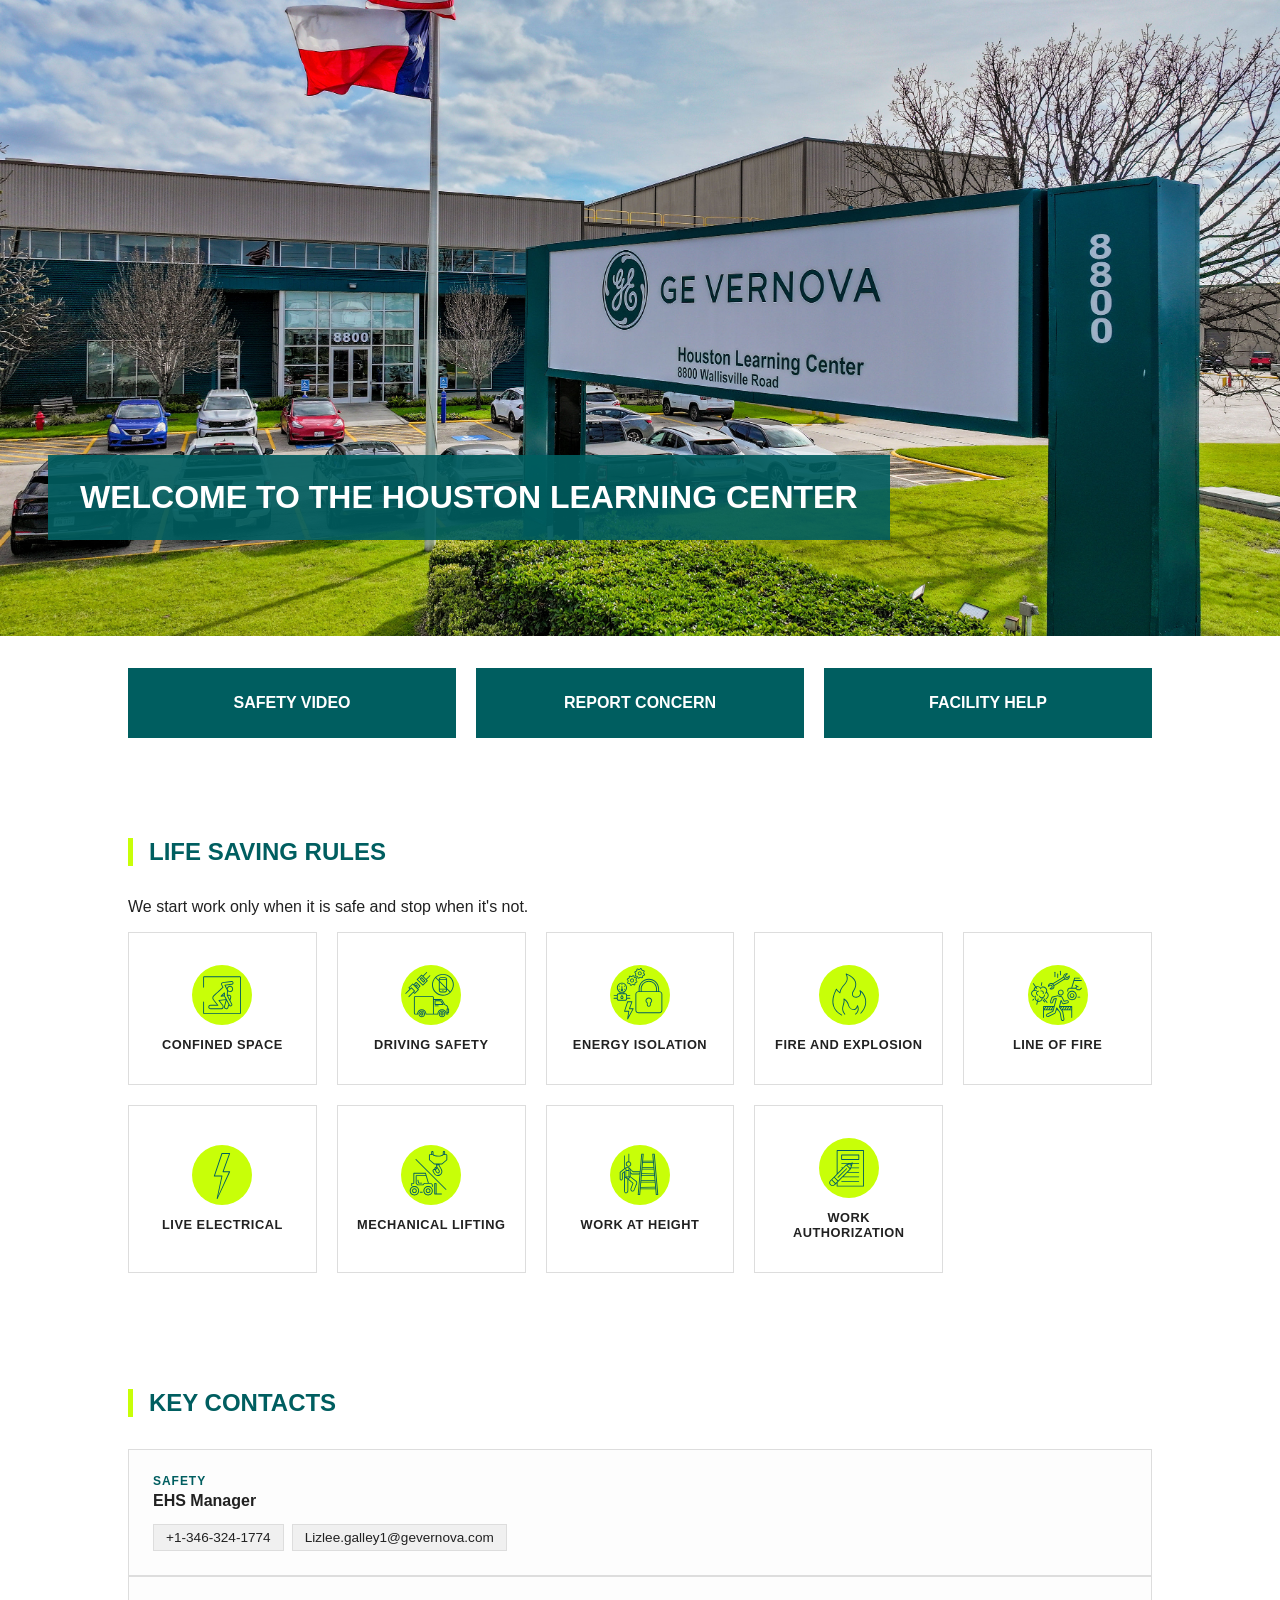
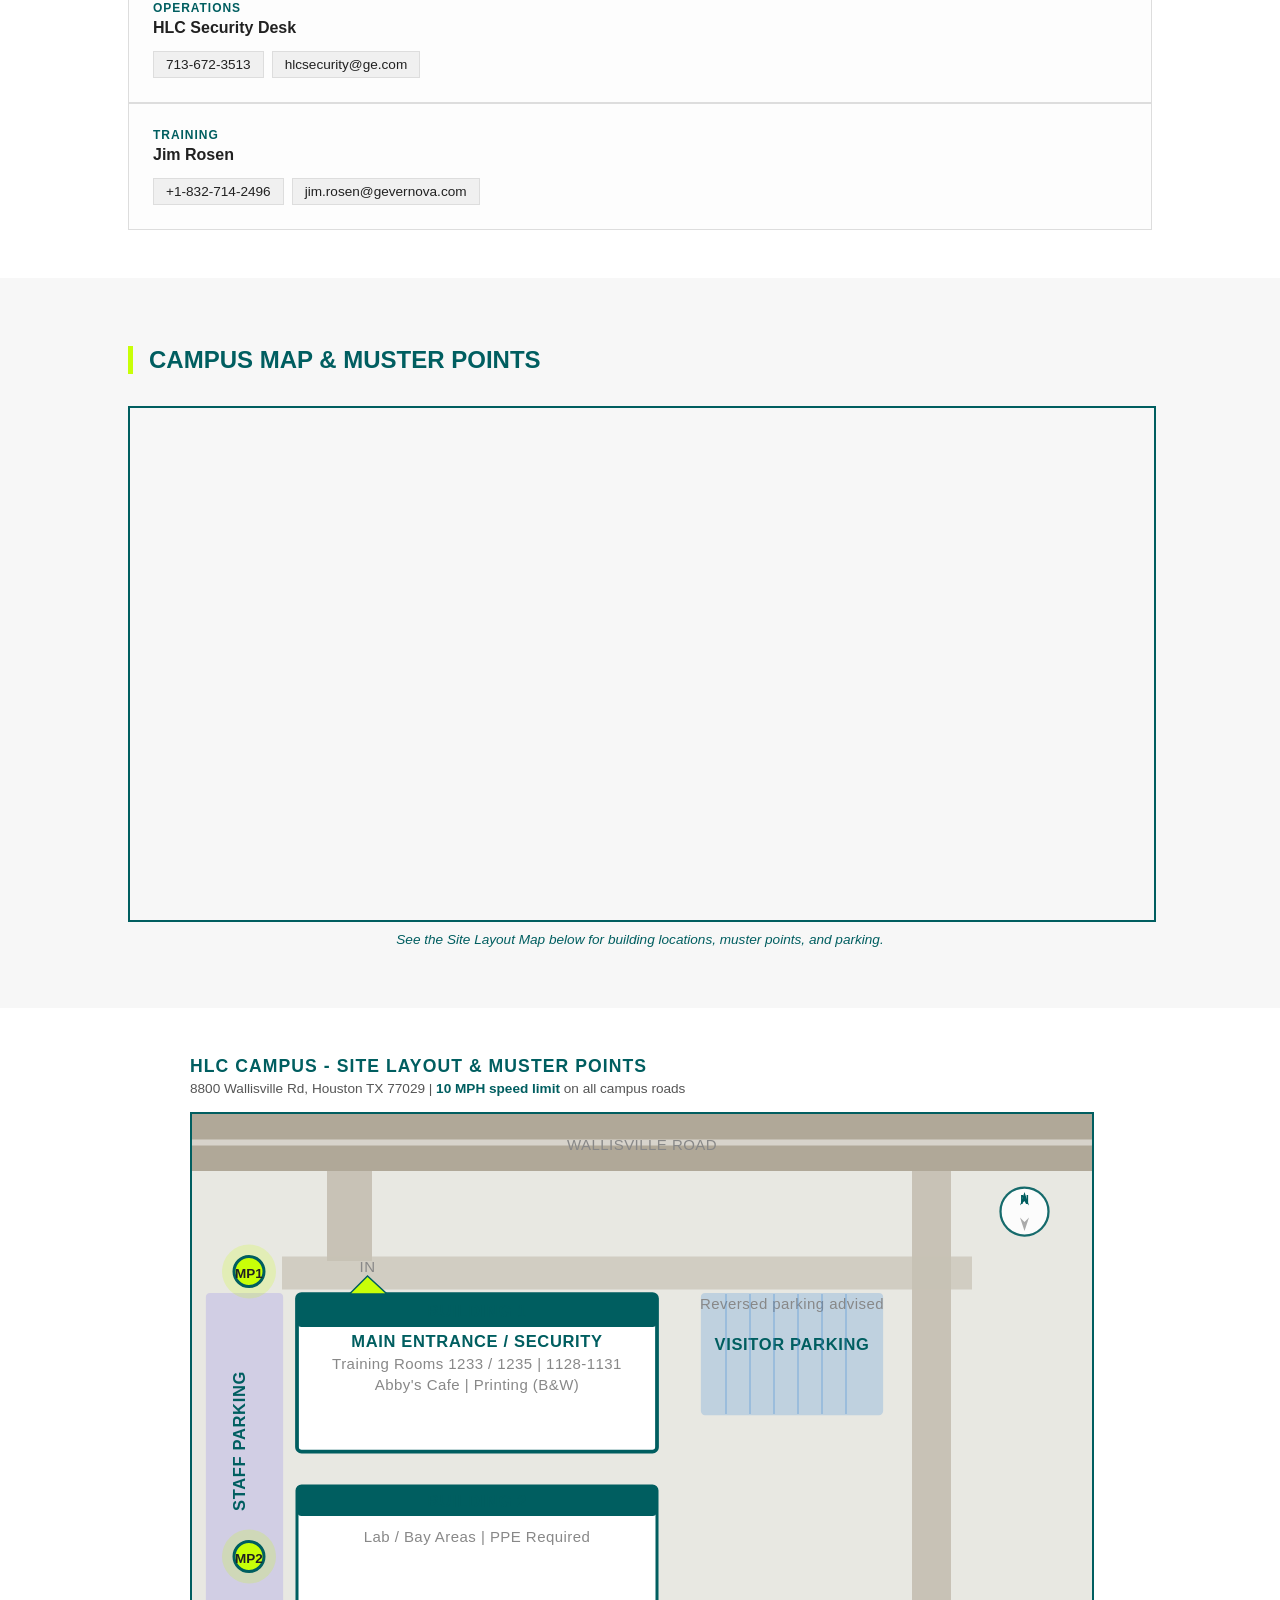
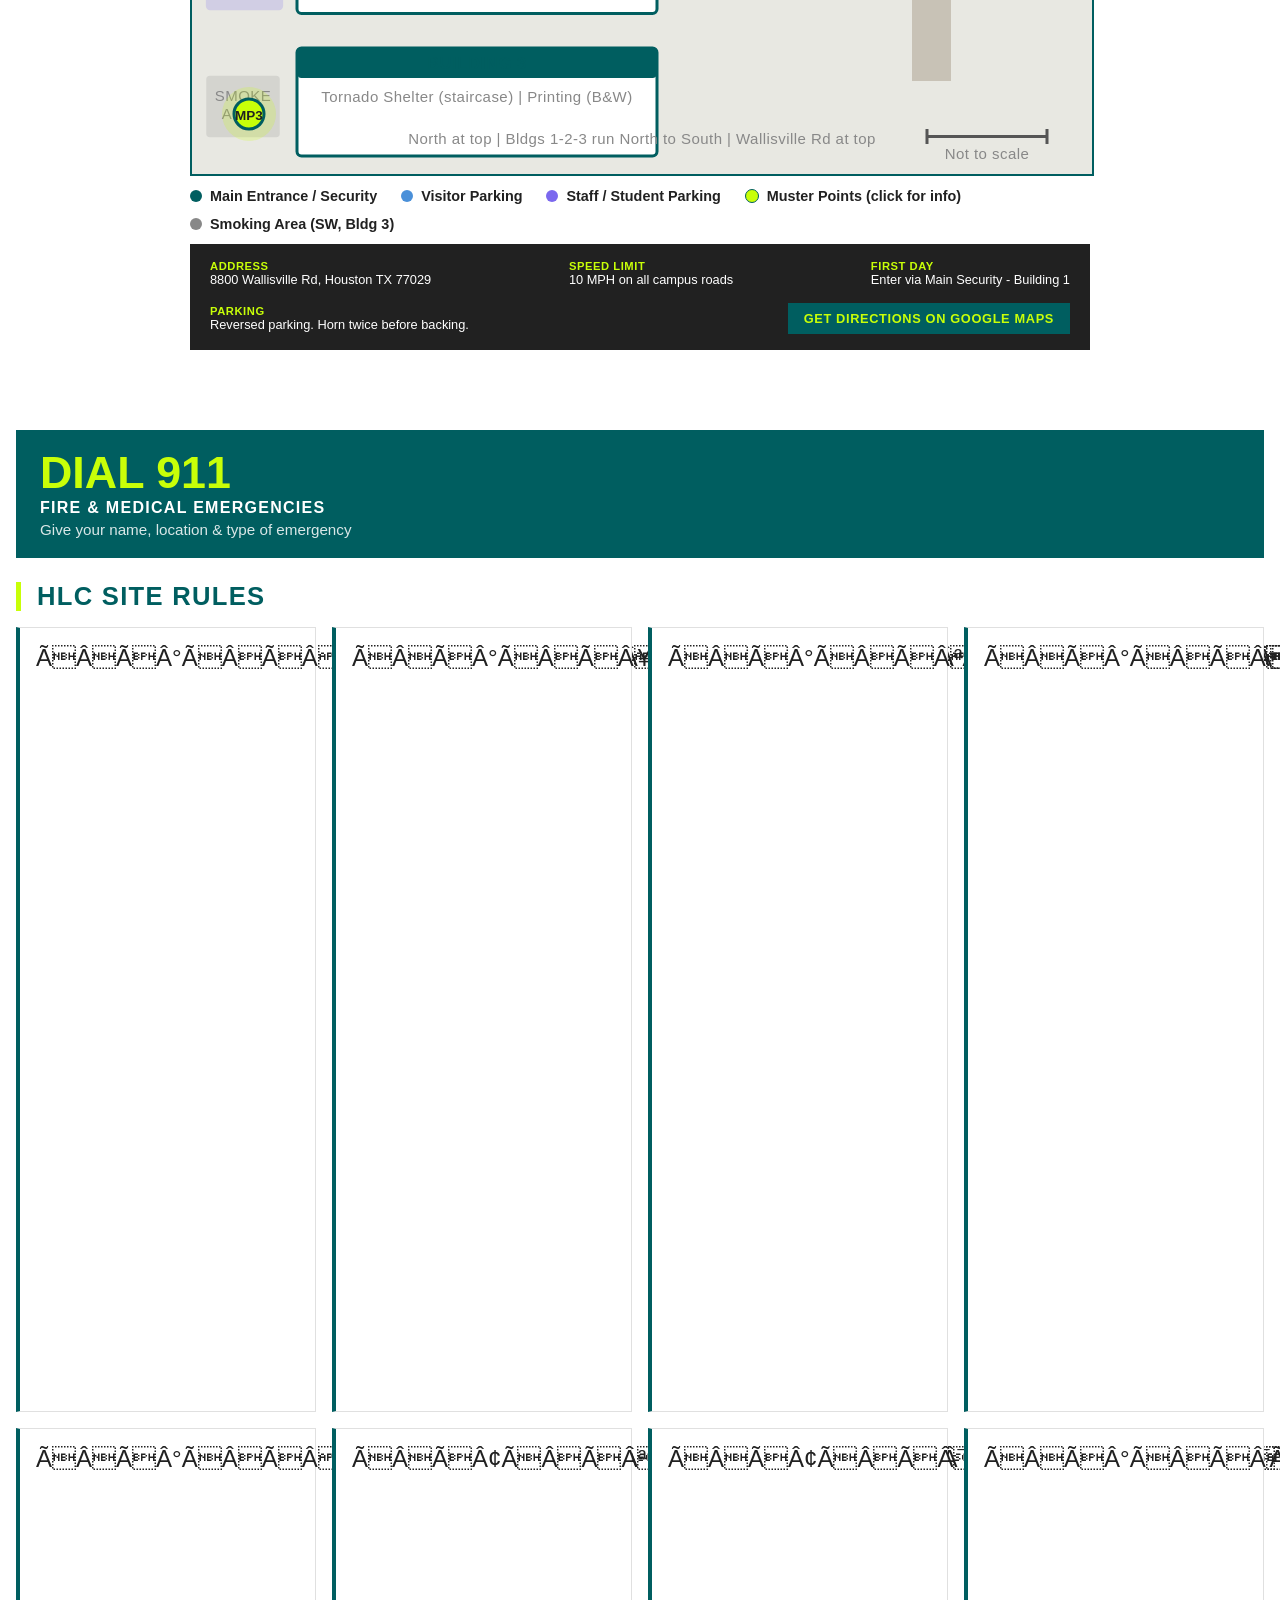
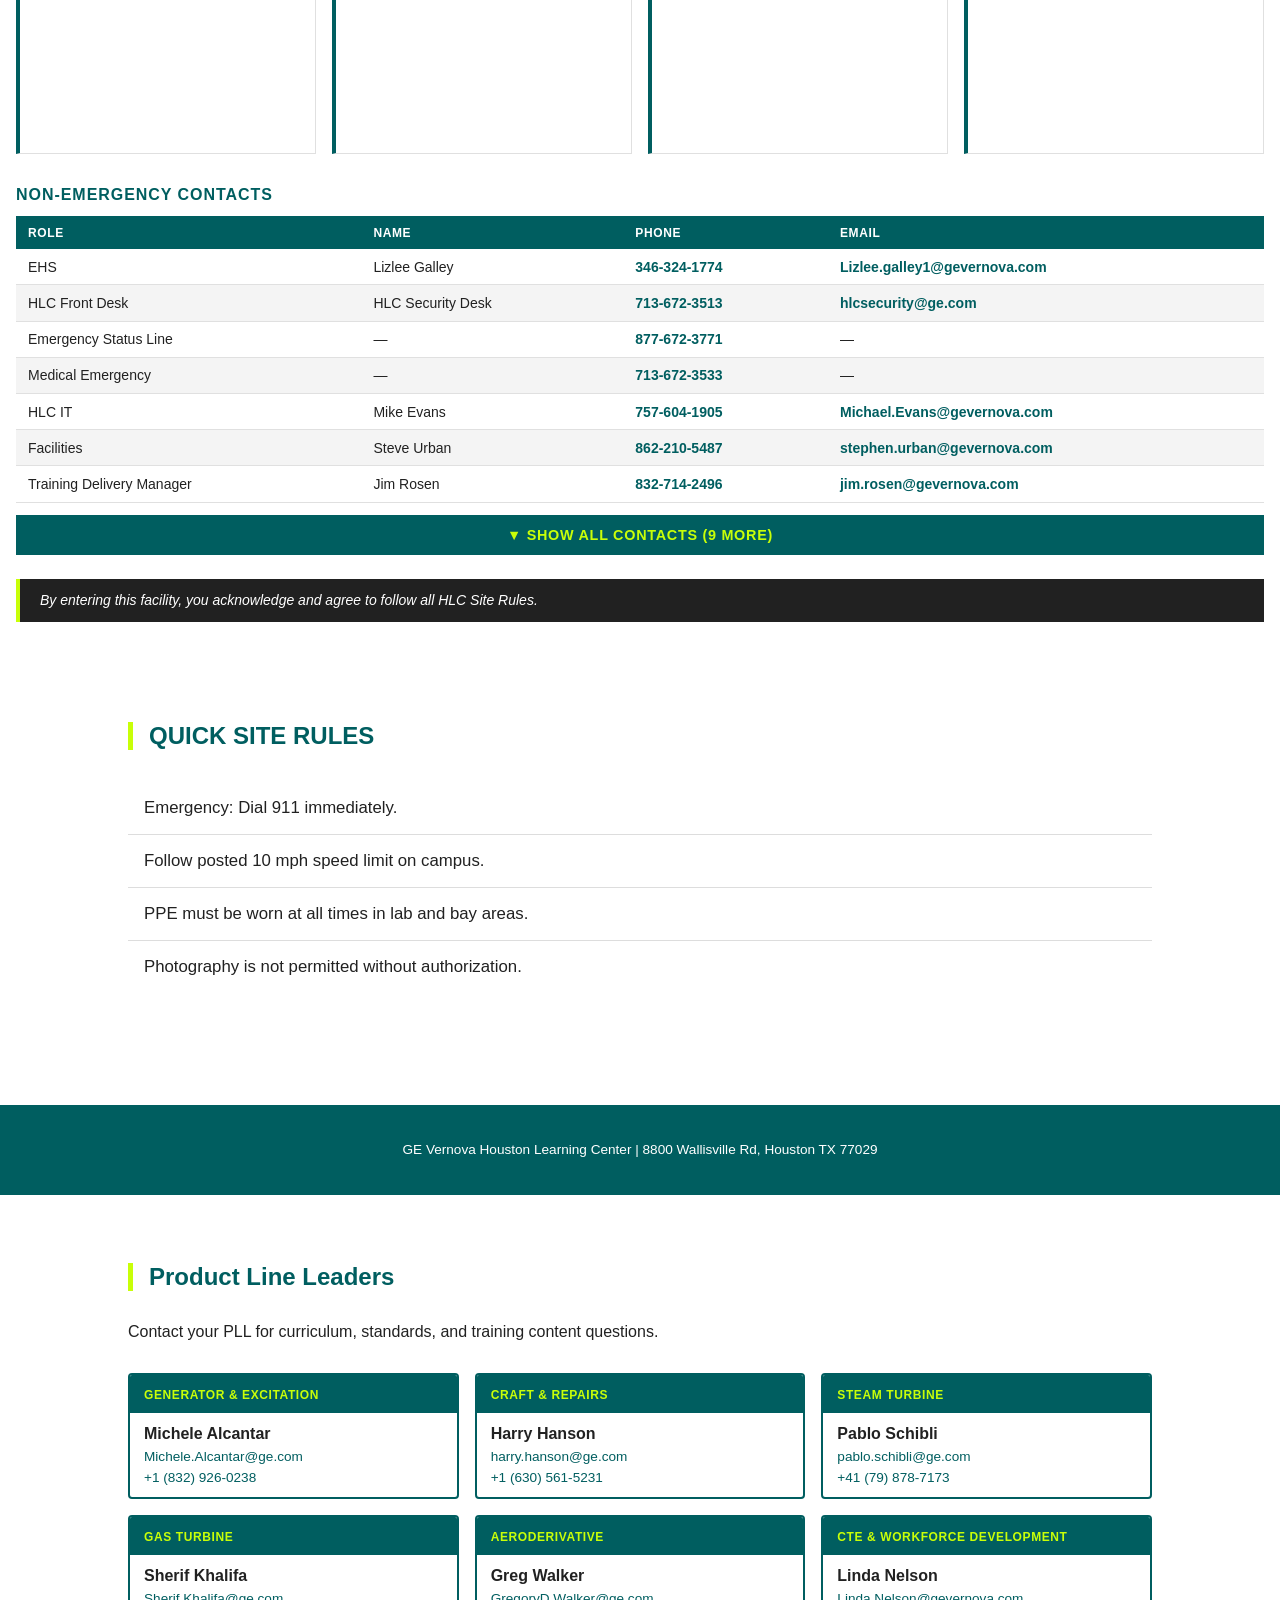
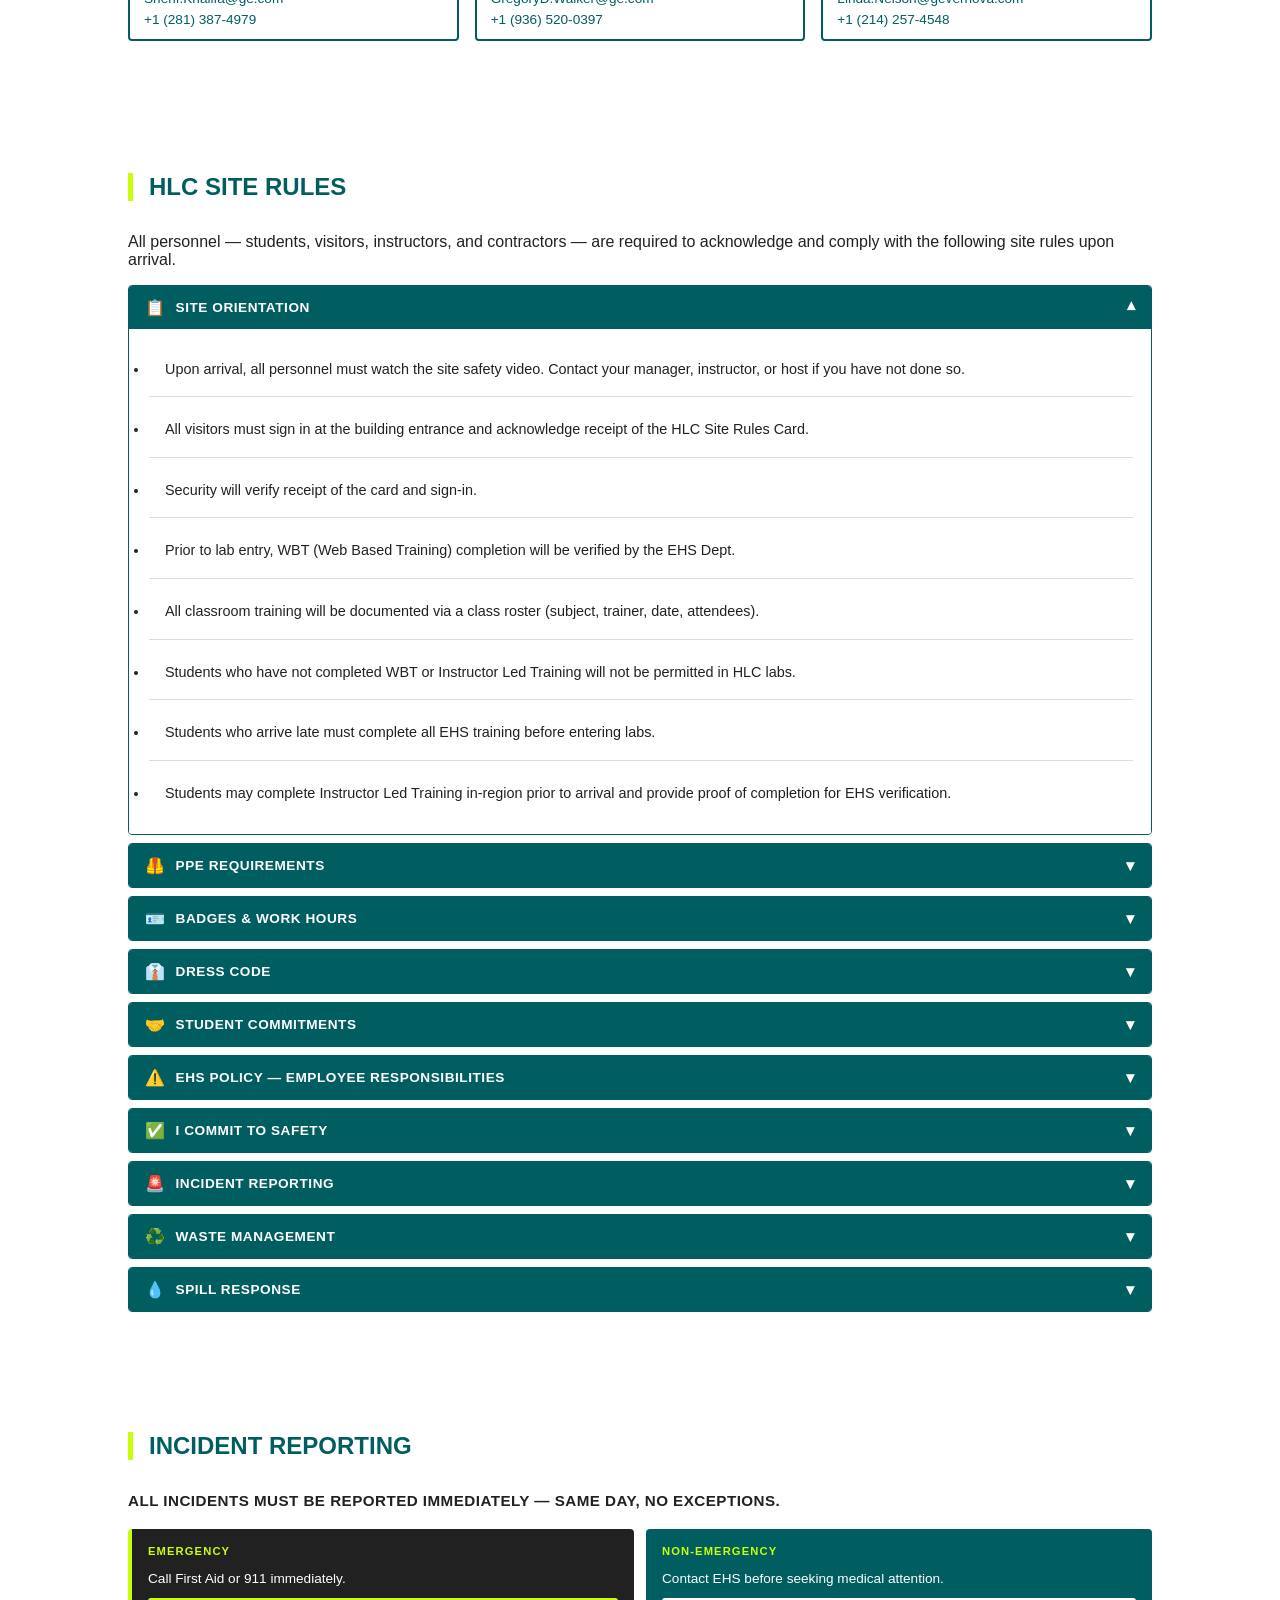
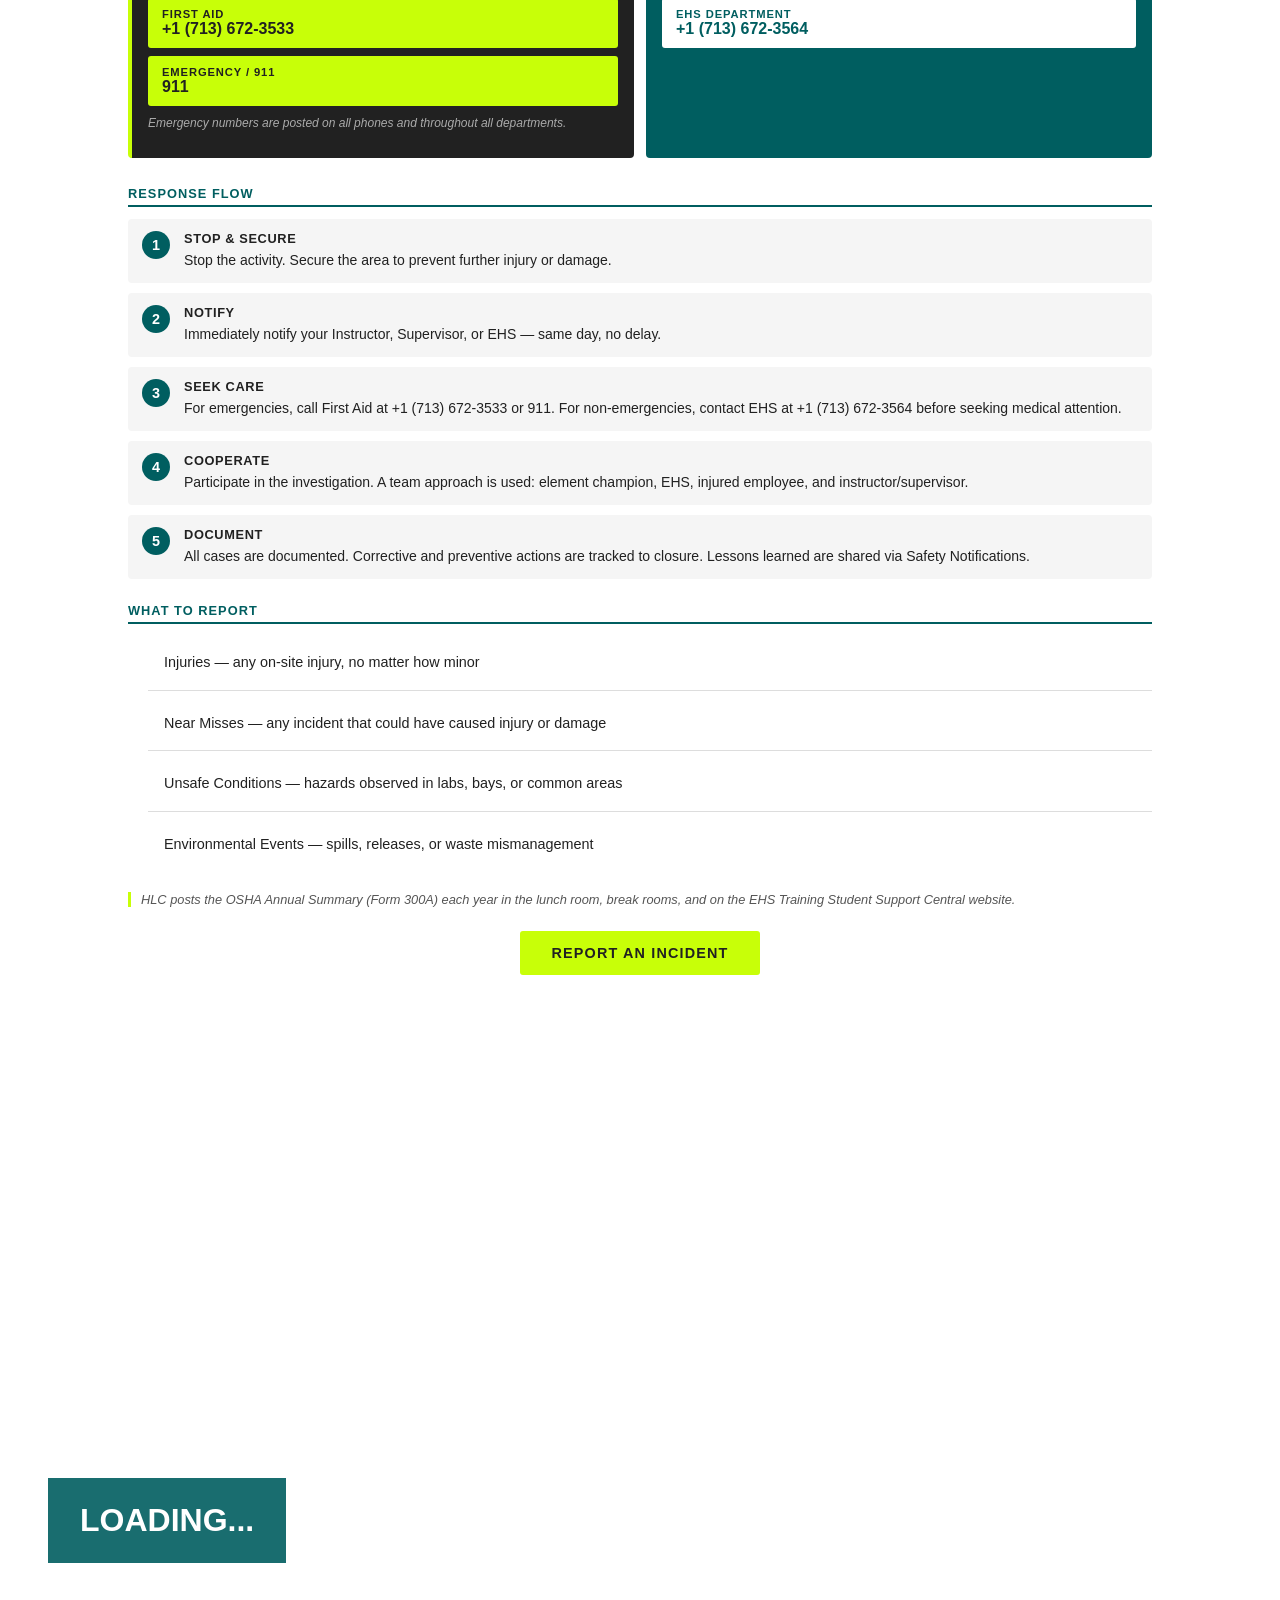
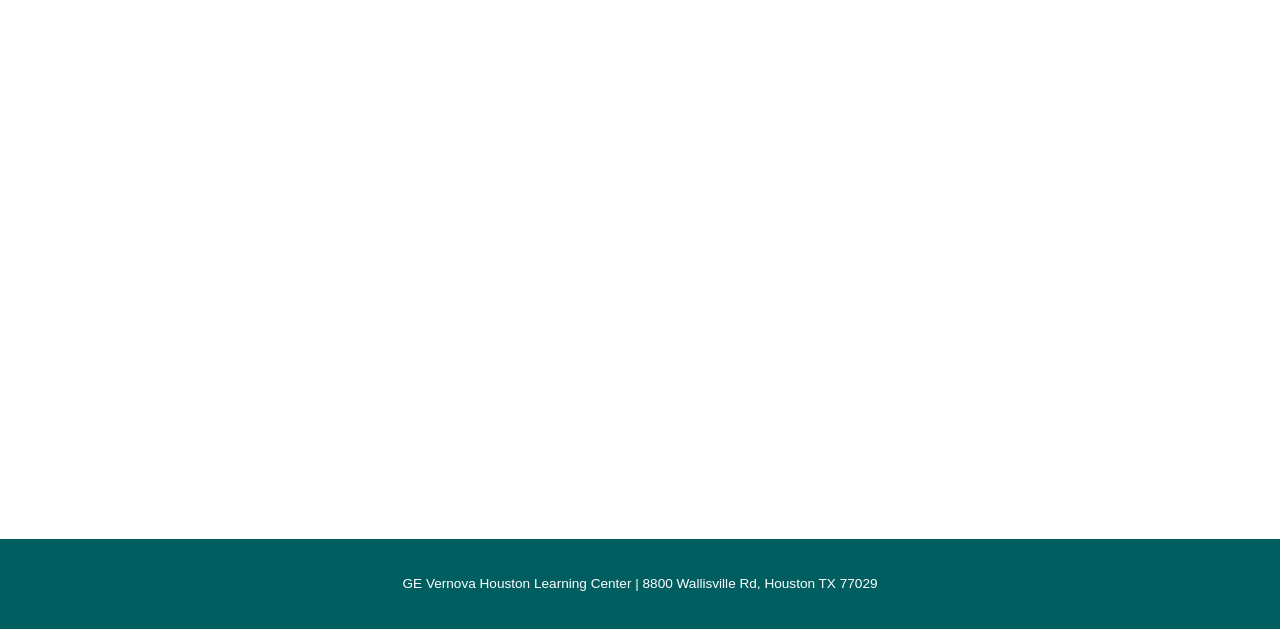
==== commit df2f6018: "Gap #15 (4/5): index.html — add <section id="incident-reporting"> mount point after site-rules" ====
--- a/index.html
+++ b/index.html
@@ -229,6 +229,8 @@
   <section id="pll-directory"></section>
 
   <section id="site-rules"></section>
+
+  <section id="incident-reporting"></section>
 </body>
 
 
--- a/style.css
+++ b/style.css
@@ -4178,3 +4178,223 @@
 }
 
 /* -- END Contacts Expandable Table -- */
+
+
+/* ── Incident Reporting Module ────────────────────── */
+.ir-module {
+  margin-top: 24px;
+}
+.ir-subtitle {
+  font-size: 0.95rem;
+  font-weight: 700;
+  color: #212121;
+  margin-bottom: 20px;
+  text-transform: uppercase;
+  letter-spacing: 0.03em;
+}
+
+/* Contact Cards */
+.ir-contact-grid {
+  display: grid;
+  grid-template-columns: 1fr 1fr;
+  gap: 12px;
+  margin-bottom: 28px;
+}
+.ir-contact-card {
+  border-radius: 4px;
+  padding: 16px;
+}
+.ir-emergency-card {
+  background-color: #212121;
+  border-left: 4px solid #C8FF08;
+}
+.ir-non-emergency-card {
+  background-color: #005E60;
+}
+.ir-card-label {
+  font-size: 0.7rem;
+  font-weight: 700;
+  letter-spacing: 0.1em;
+  text-transform: uppercase;
+  margin-bottom: 6px;
+  color: #C8FF08;
+}
+.ir-non-emergency-card .ir-card-label {
+  color: #C8FF08;
+}
+.ir-card-instruction {
+  font-size: 0.85rem;
+  color: #FFFFFF;
+  margin-bottom: 12px;
+}
+.ir-card-note {
+  font-size: 0.75rem;
+  color: #AAAAAA;
+  margin-top: 10px;
+  font-style: italic;
+}
+.ir-contact-btns {
+  display: flex;
+  flex-direction: column;
+  gap: 8px;
+}
+.ir-contact-btn {
+  display: flex;
+  flex-direction: column;
+  padding: 10px 14px;
+  border-radius: 3px;
+  text-decoration: none;
+  transition: opacity 0.15s ease;
+}
+.ir-contact-btn:hover {
+  opacity: 0.85;
+}
+.emergency-btn {
+  background-color: #C8FF08;
+}
+.emergency-btn .ir-contact-label {
+  font-size: 0.7rem;
+  font-weight: 700;
+  letter-spacing: 0.08em;
+  text-transform: uppercase;
+  color: #212121;
+}
+.emergency-btn .ir-contact-number {
+  font-size: 1rem;
+  font-weight: 700;
+  color: #212121;
+}
+.non-emergency-btn {
+  background-color: #FFFFFF;
+}
+.non-emergency-btn .ir-contact-label {
+  font-size: 0.7rem;
+  font-weight: 700;
+  letter-spacing: 0.08em;
+  text-transform: uppercase;
+  color: #005E60;
+}
+.non-emergency-btn .ir-contact-number {
+  font-size: 1rem;
+  font-weight: 700;
+  color: #005E60;
+}
+
+/* Response Flow Steps */
+.ir-steps-block {
+  margin-bottom: 24px;
+}
+.ir-steps-heading,
+.ir-scope-heading {
+  font-size: 0.8rem;
+  font-weight: 700;
+  letter-spacing: 0.08em;
+  text-transform: uppercase;
+  color: #005E60;
+  margin-bottom: 12px;
+  border-bottom: 2px solid #005E60;
+  padding-bottom: 4px;
+}
+.ir-steps {
+  display: flex;
+  flex-direction: column;
+  gap: 10px;
+}
+.ir-step {
+  display: flex;
+  align-items: flex-start;
+  gap: 14px;
+  background-color: #F5F5F5;
+  border-radius: 4px;
+  padding: 12px 14px;
+}
+.ir-step-number {
+  background-color: #005E60;
+  color: #FFFFFF;
+  font-size: 0.9rem;
+  font-weight: 700;
+  width: 28px;
+  height: 28px;
+  border-radius: 50%;
+  display: flex;
+  align-items: center;
+  justify-content: center;
+  flex-shrink: 0;
+}
+.ir-step-content strong {
+  display: block;
+  font-size: 0.8rem;
+  letter-spacing: 0.05em;
+  text-transform: uppercase;
+  color: #212121;
+  margin-bottom: 4px;
+}
+.ir-step-content p {
+  font-size: 0.875rem;
+  color: #212121;
+  margin: 0;
+  line-height: 1.5;
+}
+
+/* What to Report */
+.ir-scope-block {
+  margin-bottom: 20px;
+}
+.ir-scope-list {
+  padding-left: 20px;
+  margin: 0;
+  display: flex;
+  flex-direction: column;
+  gap: 6px;
+}
+.ir-scope-list li {
+  font-size: 0.9rem;
+  color: #212121;
+  line-height: 1.5;
+}
+
+/* OSHA Note */
+.ir-osha-note {
+  font-size: 0.8rem;
+  color: #555555;
+  font-style: italic;
+  border-left: 3px solid #C8FF08;
+  padding-left: 10px;
+  margin-bottom: 24px;
+}
+
+/* Action Button */
+.ir-action-row {
+  display: flex;
+  justify-content: center;
+  margin-top: 8px;
+}
+.ir-action-btn {
+  display: inline-block;
+  background-color: #C8FF08;
+  color: #212121;
+  font-family: 'Inter', sans-serif;
+  font-weight: 700;
+  font-size: 0.9rem;
+  letter-spacing: 0.08em;
+  text-transform: uppercase;
+  text-decoration: none;
+  padding: 14px 32px;
+  border-radius: 3px;
+  transition: background-color 0.15s ease;
+}
+.ir-action-btn:hover {
+  background-color: #b8ef00;
+}
+
+/* ── Incident Reporting — Mobile ──────────────────── */
+@media (max-width: 600px) {
+  .ir-contact-grid {
+    grid-template-columns: 1fr;
+  }
+  .ir-action-btn {
+    width: 100%;
+    text-align: center;
+    padding: 14px 16px;
+  }
+}
--- a/style.css
+++ b/style.css
@@ -4178,3 +4178,223 @@
 }
 
 /* -- END Contacts Expandable Table -- */
+
+
+/* ── Incident Reporting Module ────────────────────── */
+.ir-module {
+  margin-top: 24px;
+}
+.ir-subtitle {
+  font-size: 0.95rem;
+  font-weight: 700;
+  color: #212121;
+  margin-bottom: 20px;
+  text-transform: uppercase;
+  letter-spacing: 0.03em;
+}
+
+/* Contact Cards */
+.ir-contact-grid {
+  display: grid;
+  grid-template-columns: 1fr 1fr;
+  gap: 12px;
+  margin-bottom: 28px;
+}
+.ir-contact-card {
+  border-radius: 4px;
+  padding: 16px;
+}
+.ir-emergency-card {
+  background-color: #212121;
+  border-left: 4px solid #C8FF08;
+}
+.ir-non-emergency-card {
+  background-color: #005E60;
+}
+.ir-card-label {
+  font-size: 0.7rem;
+  font-weight: 700;
+  letter-spacing: 0.1em;
+  text-transform: uppercase;
+  margin-bottom: 6px;
+  color: #C8FF08;
+}
+.ir-non-emergency-card .ir-card-label {
+  color: #C8FF08;
+}
+.ir-card-instruction {
+  font-size: 0.85rem;
+  color: #FFFFFF;
+  margin-bottom: 12px;
+}
+.ir-card-note {
+  font-size: 0.75rem;
+  color: #AAAAAA;
+  margin-top: 10px;
+  font-style: italic;
+}
+.ir-contact-btns {
+  display: flex;
+  flex-direction: column;
+  gap: 8px;
+}
+.ir-contact-btn {
+  display: flex;
+  flex-direction: column;
+  padding: 10px 14px;
+  border-radius: 3px;
+  text-decoration: none;
+  transition: opacity 0.15s ease;
+}
+.ir-contact-btn:hover {
+  opacity: 0.85;
+}
+.emergency-btn {
+  background-color: #C8FF08;
+}
+.emergency-btn .ir-contact-label {
+  font-size: 0.7rem;
+  font-weight: 700;
+  letter-spacing: 0.08em;
+  text-transform: uppercase;
+  color: #212121;
+}
+.emergency-btn .ir-contact-number {
+  font-size: 1rem;
+  font-weight: 700;
+  color: #212121;
+}
+.non-emergency-btn {
+  background-color: #FFFFFF;
+}
+.non-emergency-btn .ir-contact-label {
+  font-size: 0.7rem;
+  font-weight: 700;
+  letter-spacing: 0.08em;
+  text-transform: uppercase;
+  color: #005E60;
+}
+.non-emergency-btn .ir-contact-number {
+  font-size: 1rem;
+  font-weight: 700;
+  color: #005E60;
+}
+
+/* Response Flow Steps */
+.ir-steps-block {
+  margin-bottom: 24px;
+}
+.ir-steps-heading,
+.ir-scope-heading {
+  font-size: 0.8rem;
+  font-weight: 700;
+  letter-spacing: 0.08em;
+  text-transform: uppercase;
+  color: #005E60;
+  margin-bottom: 12px;
+  border-bottom: 2px solid #005E60;
+  padding-bottom: 4px;
+}
+.ir-steps {
+  display: flex;
+  flex-direction: column;
+  gap: 10px;
+}
+.ir-step {
+  display: flex;
+  align-items: flex-start;
+  gap: 14px;
+  background-color: #F5F5F5;
+  border-radius: 4px;
+  padding: 12px 14px;
+}
+.ir-step-number {
+  background-color: #005E60;
+  color: #FFFFFF;
+  font-size: 0.9rem;
+  font-weight: 700;
+  width: 28px;
+  height: 28px;
+  border-radius: 50%;
+  display: flex;
+  align-items: center;
+  justify-content: center;
+  flex-shrink: 0;
+}
+.ir-step-content strong {
+  display: block;
+  font-size: 0.8rem;
+  letter-spacing: 0.05em;
+  text-transform: uppercase;
+  color: #212121;
+  margin-bottom: 4px;
+}
+.ir-step-content p {
+  font-size: 0.875rem;
+  color: #212121;
+  margin: 0;
+  line-height: 1.5;
+}
+
+/* What to Report */
+.ir-scope-block {
+  margin-bottom: 20px;
+}
+.ir-scope-list {
+  padding-left: 20px;
+  margin: 0;
+  display: flex;
+  flex-direction: column;
+  gap: 6px;
+}
+.ir-scope-list li {
+  font-size: 0.9rem;
+  color: #212121;
+  line-height: 1.5;
+}
+
+/* OSHA Note */
+.ir-osha-note {
+  font-size: 0.8rem;
+  color: #555555;
+  font-style: italic;
+  border-left: 3px solid #C8FF08;
+  padding-left: 10px;
+  margin-bottom: 24px;
+}
+
+/* Action Button */
+.ir-action-row {
+  display: flex;
+  justify-content: center;
+  margin-top: 8px;
+}
+.ir-action-btn {
+  display: inline-block;
+  background-color: #C8FF08;
+  color: #212121;
+  font-family: 'Inter', sans-serif;
+  font-weight: 700;
+  font-size: 0.9rem;
+  letter-spacing: 0.08em;
+  text-transform: uppercase;
+  text-decoration: none;
+  padding: 14px 32px;
+  border-radius: 3px;
+  transition: background-color 0.15s ease;
+}
+.ir-action-btn:hover {
+  background-color: #b8ef00;
+}
+
+/* ── Incident Reporting — Mobile ──────────────────── */
+@media (max-width: 600px) {
+  .ir-contact-grid {
+    grid-template-columns: 1fr;
+  }
+  .ir-action-btn {
+    width: 100%;
+    text-align: center;
+    padding: 14px 16px;
+  }
+}
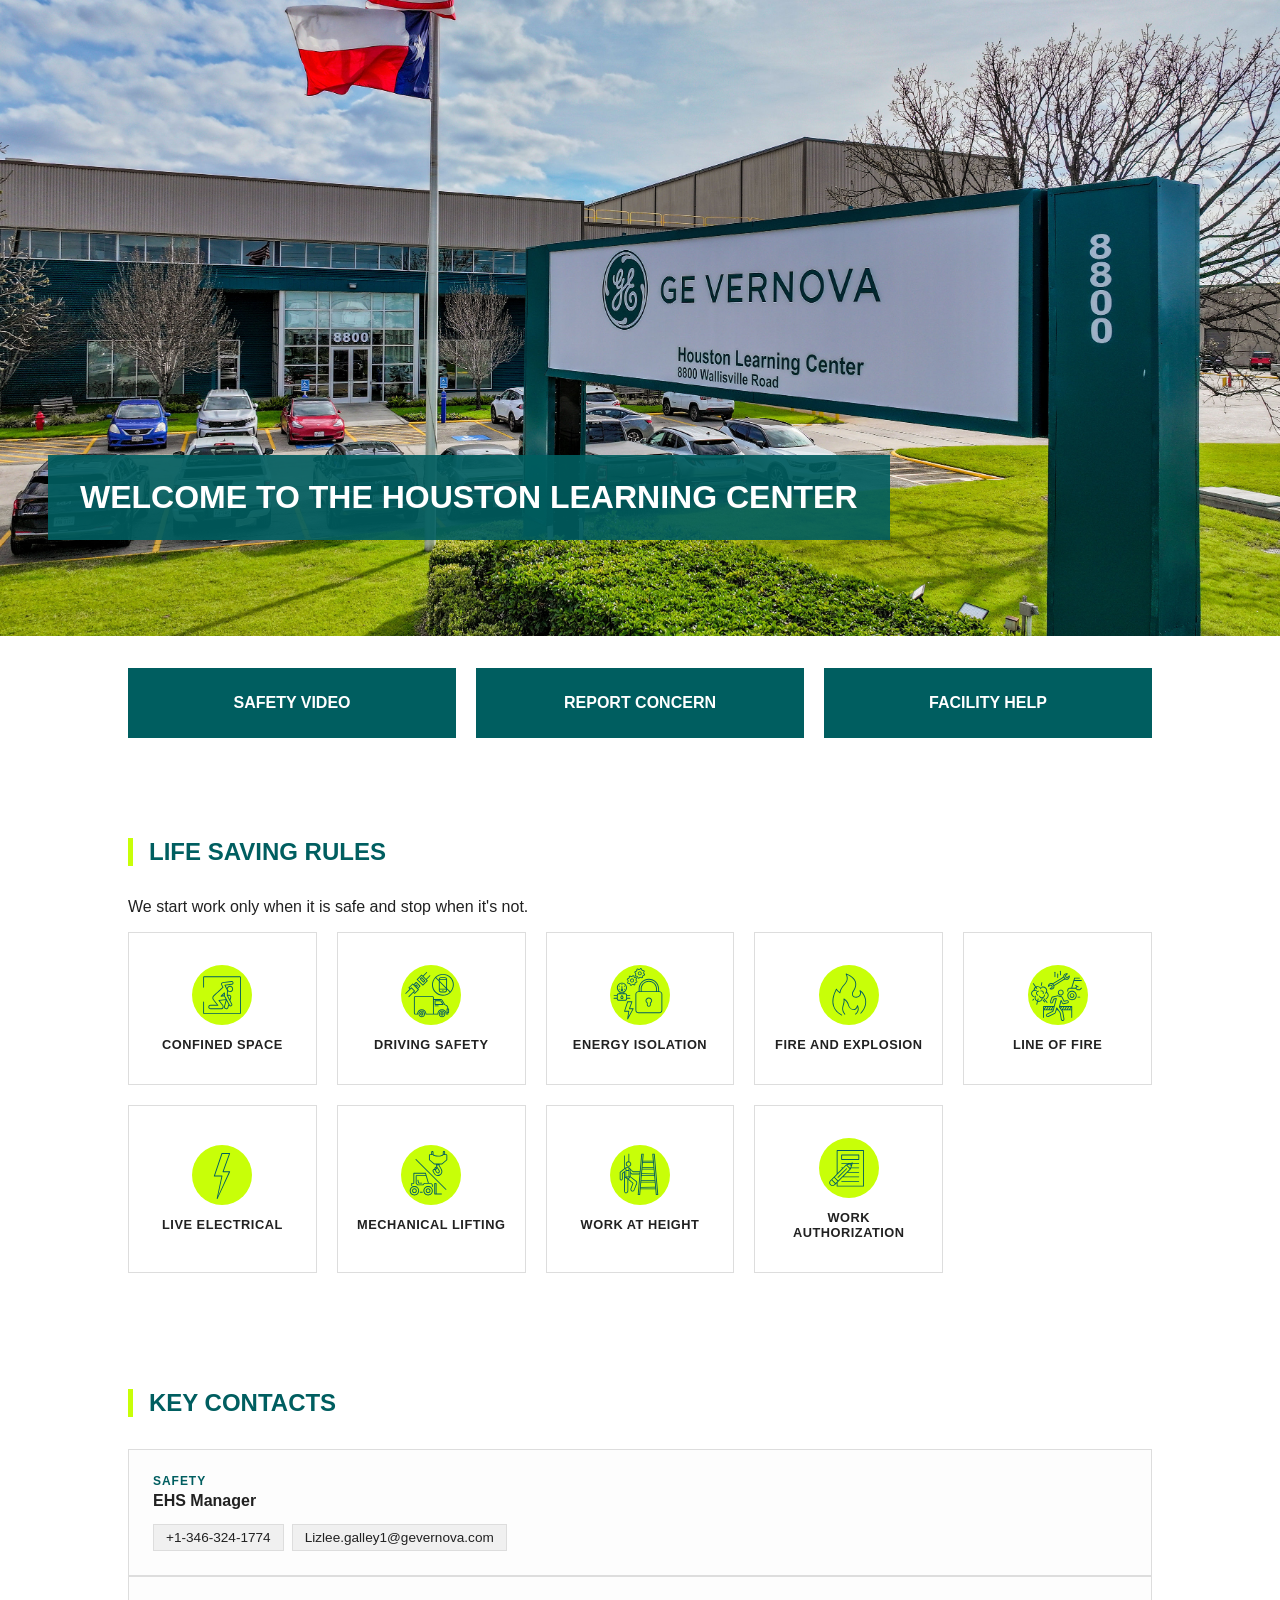
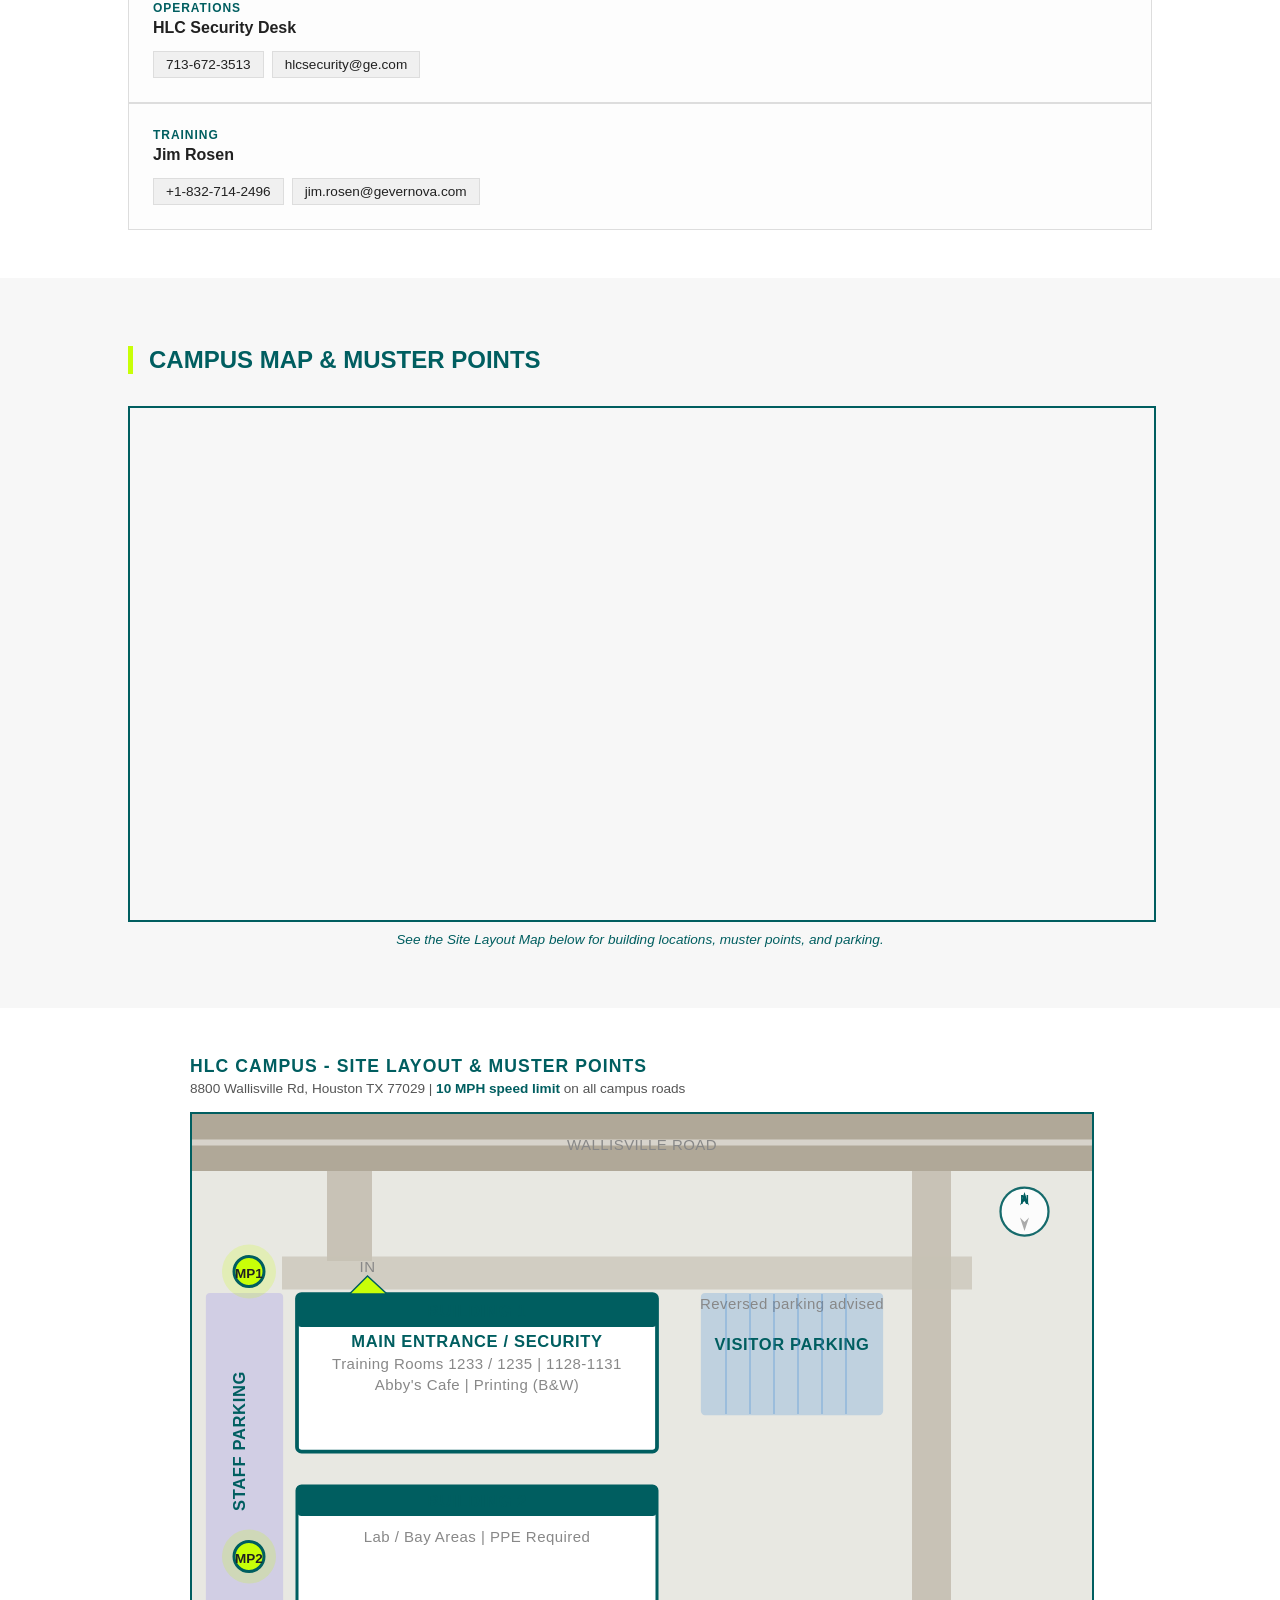
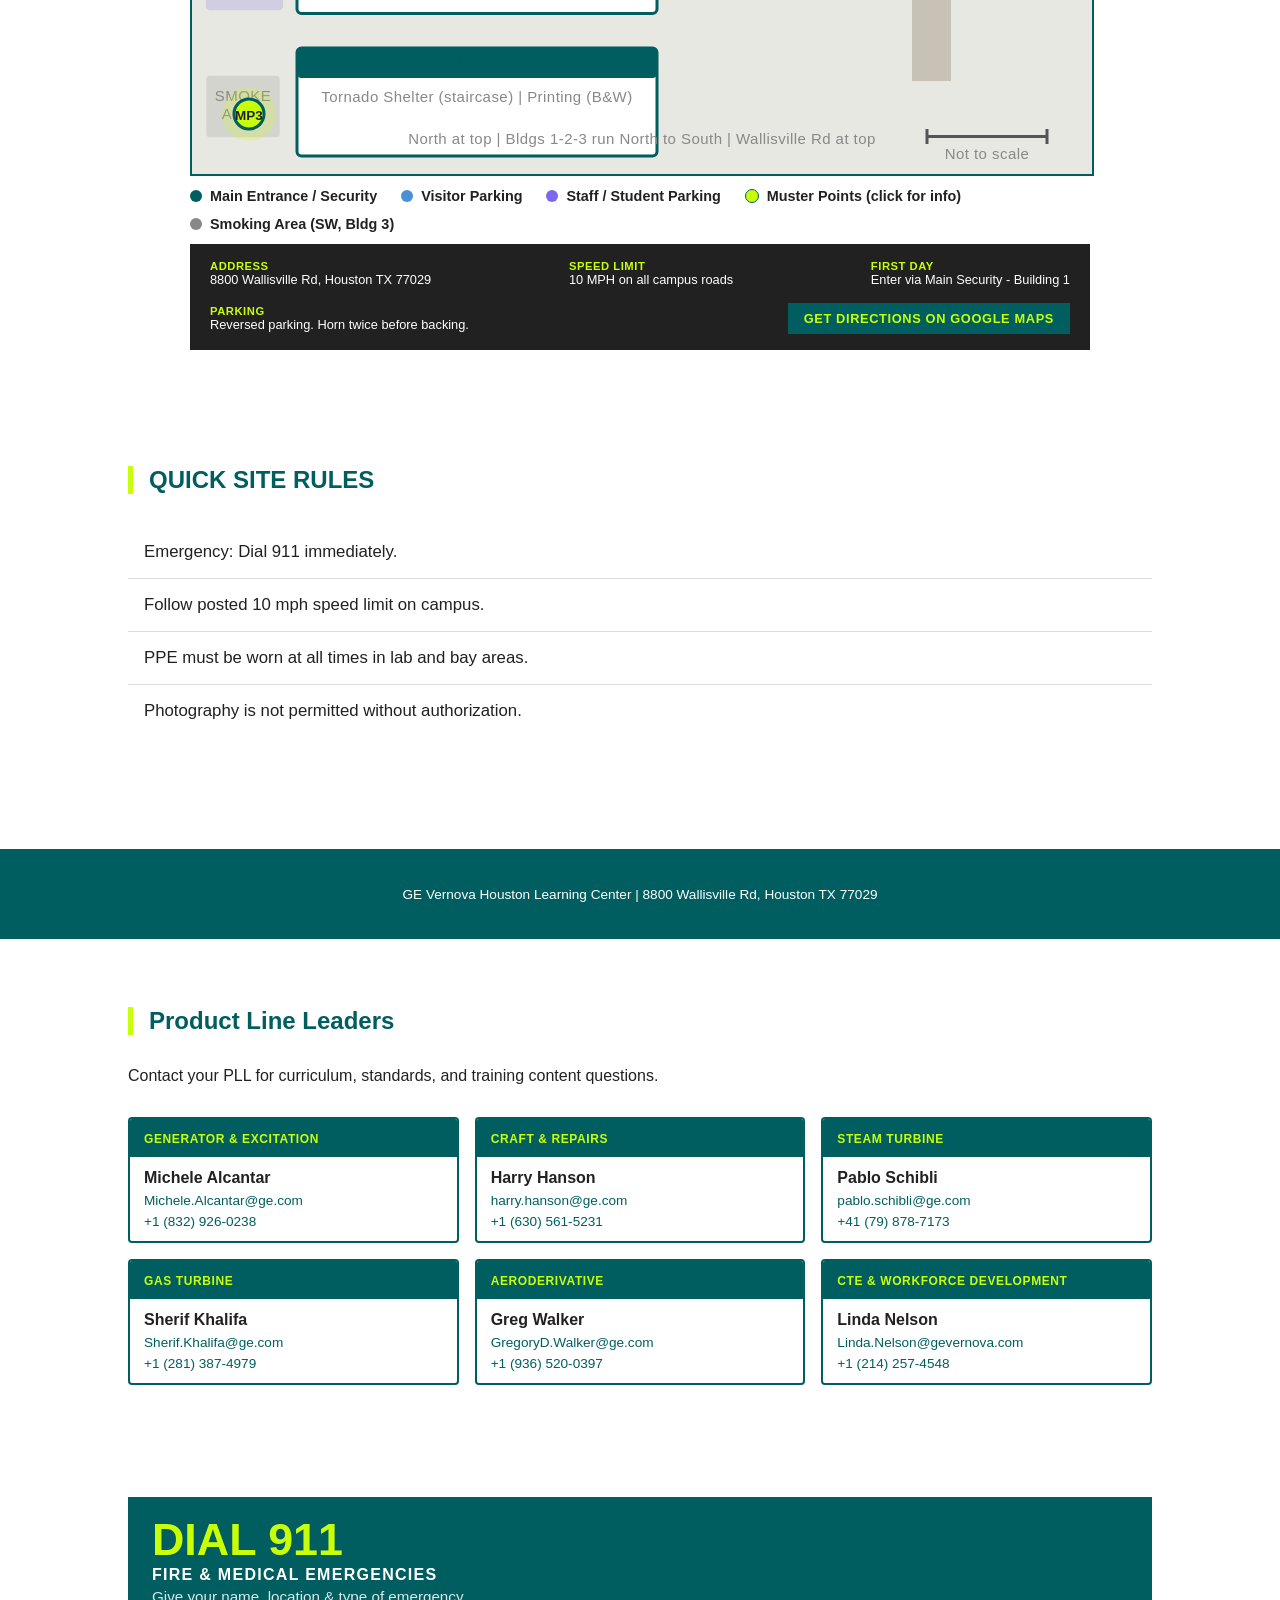
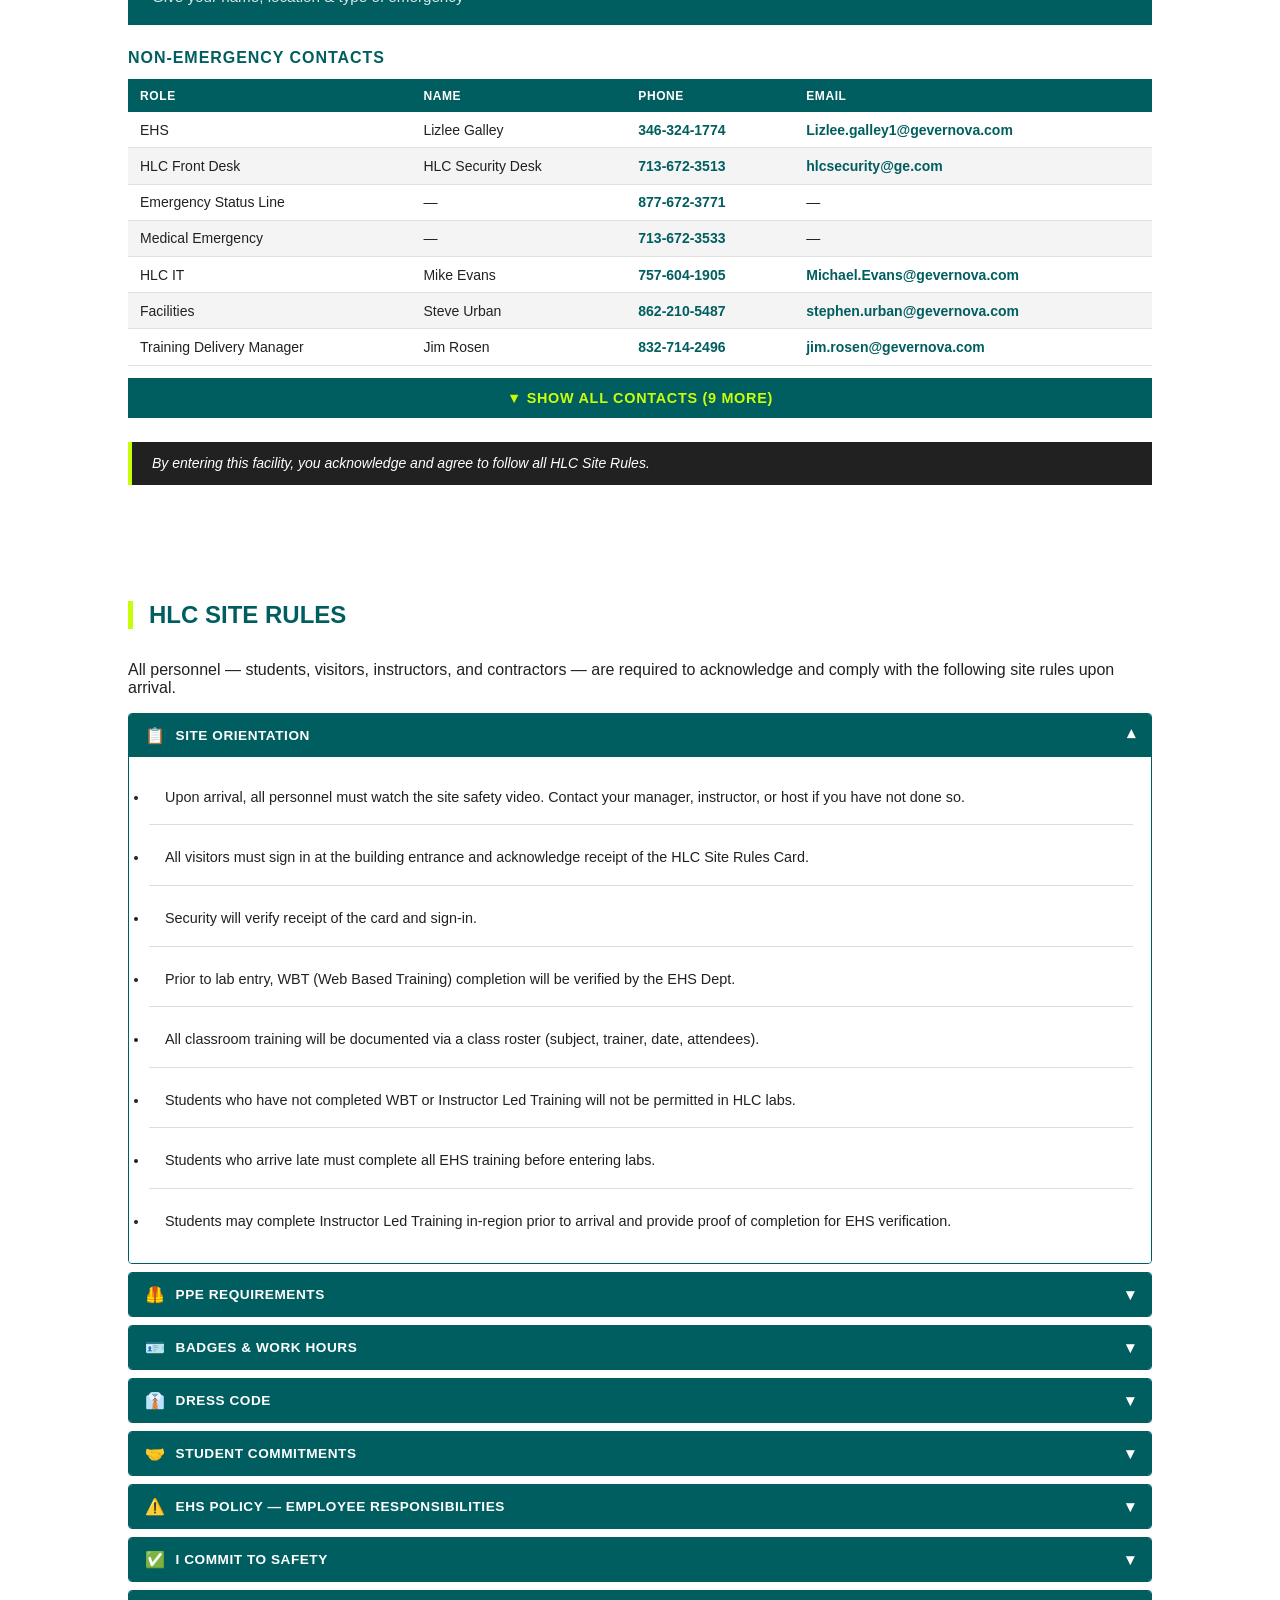
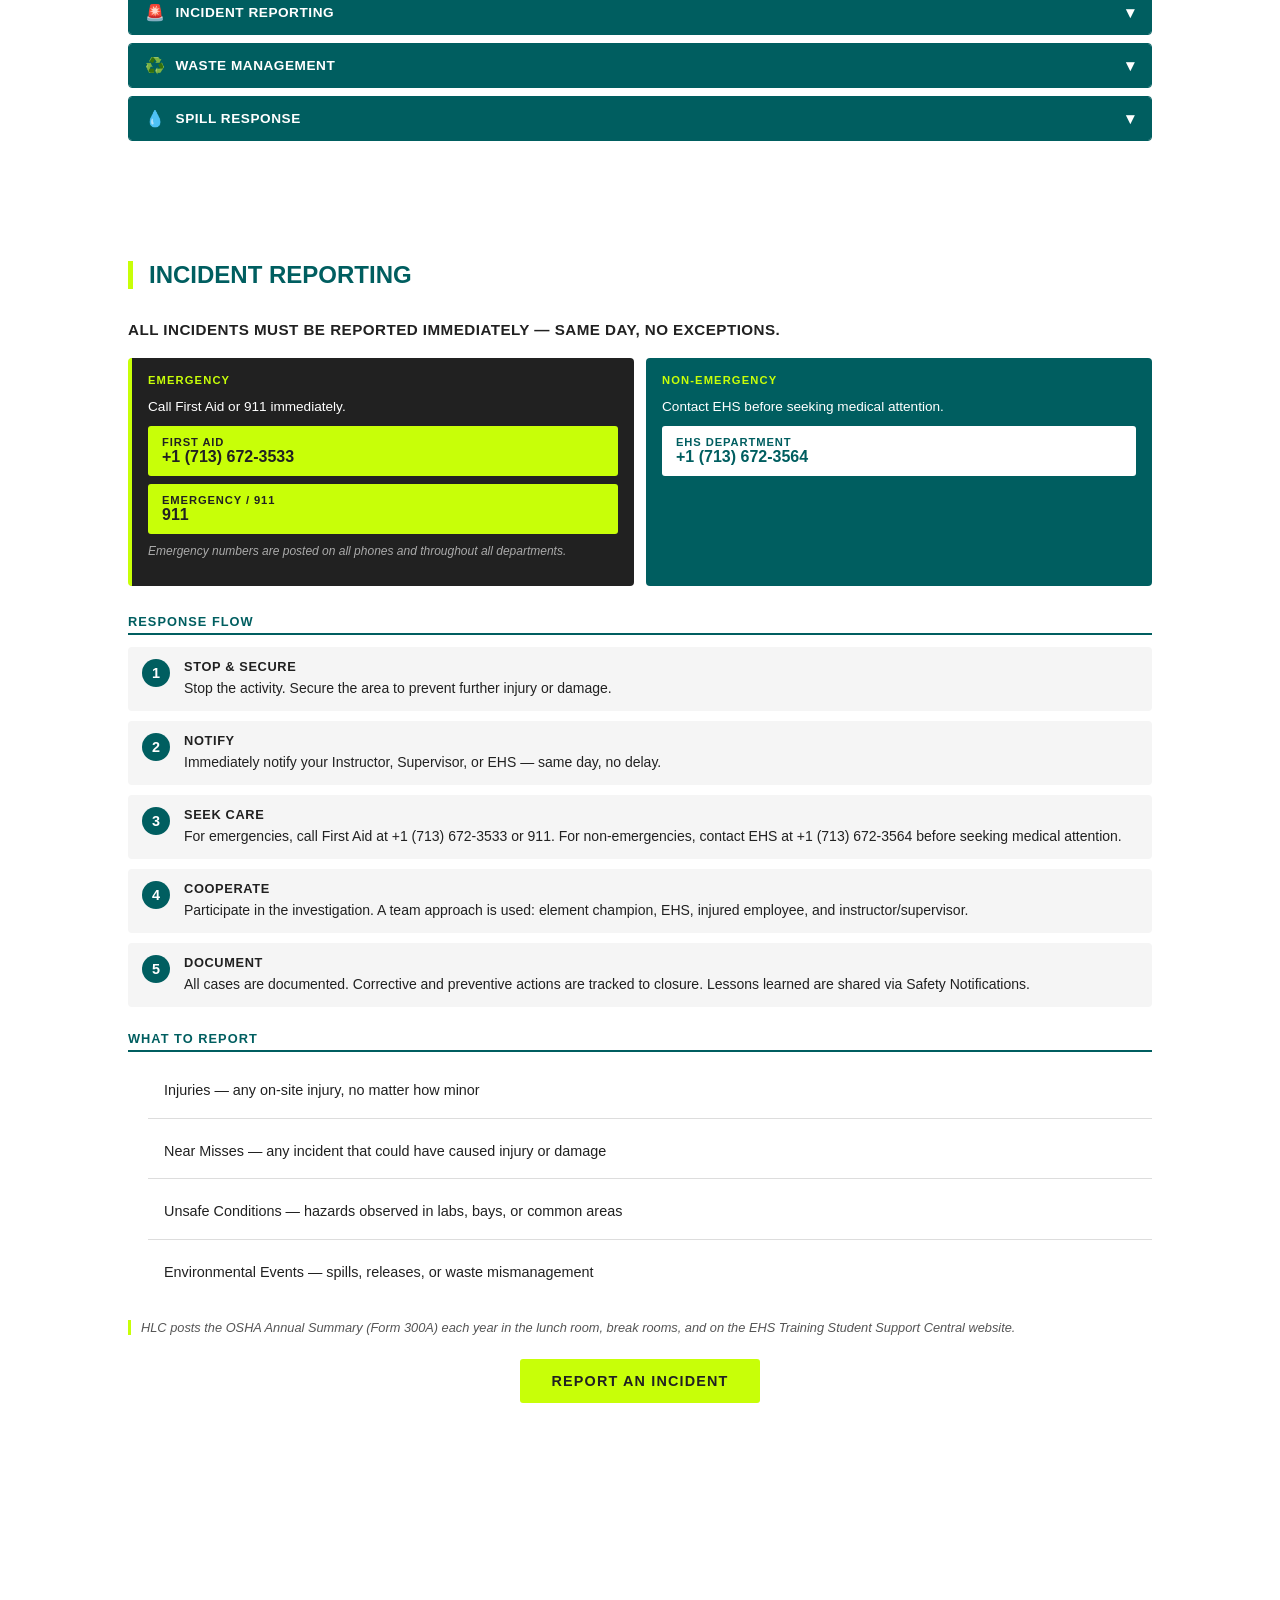
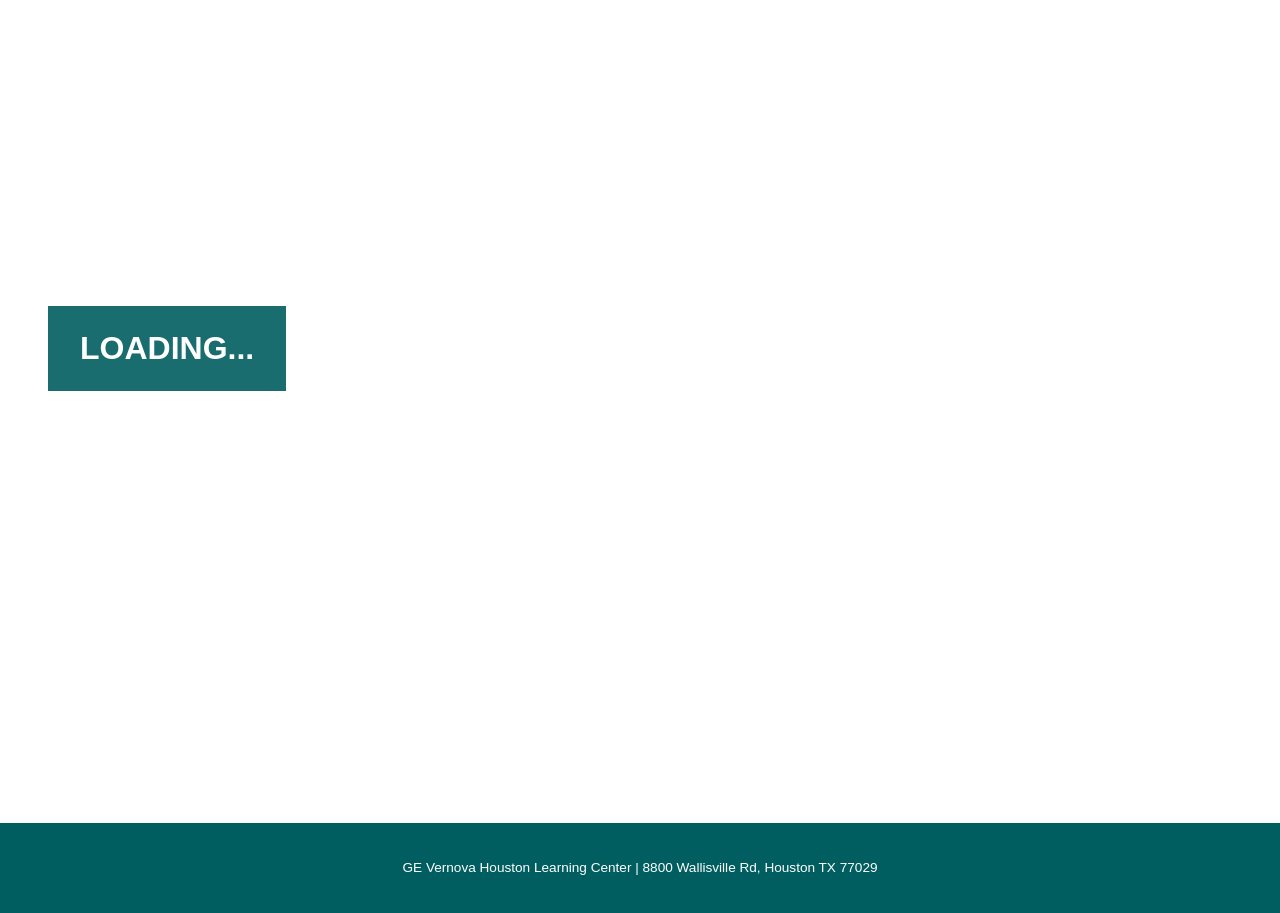
==== commit a1affaa2: "Consolidate Site Rules (3/4): index.html — remove legacy #site-rules-section + #site-rules-grid; kee" ====
--- a/index.html
+++ b/index.html
@@ -142,92 +142,64 @@
 
 
 
-    <section id="site-rules-section">
-
-
-
+    
+
+
+
+
+
+
+
+    <section>
+
+
+
+        <h2 id="list-title"></h2>
+
+
+
+        <ul id="list-container"></ul>
+
+
+
+    </section>
+
+
+
+
+
+
+
+    <footer>
+
+
+
+        <p>GE Vernova Houston Learning Center | 8800 Wallisville Rd, Houston TX 77029</p>
+
+
+
+    </footer>
+
+
+
+
+
+
+
+    <script src="app.js"></script>
+
+
+
+  <section id="pll-directory"></section>
+
+      <section id="site-rules-extras">
         <div id="emergency-callout"></div>
-
-
-
-        <h2 id="site-rules-title"></h2>
-
-
-
-        <div id="site-rules-grid"></div>
-
-
-
         <div id="rules-contacts">
-
-
-
             <h3 id="rules-contacts-title"></h3>
-
-
-
             <table id="rules-contacts-table"></table>
-
-
-
         </div>
-
-
-
         <div id="rules-signature"></div>
-
-
-
-    </section>
-
-
-
-
-
-
-
-    <section>
-
-
-
-        <h2 id="list-title"></h2>
-
-
-
-        <ul id="list-container"></ul>
-
-
-
-    </section>
-
-
-
-
-
-
-
-    <footer>
-
-
-
-        <p>GE Vernova Houston Learning Center | 8800 Wallisville Rd, Houston TX 77029</p>
-
-
-
-    </footer>
-
-
-
-
-
-
-
-    <script src="app.js"></script>
-
-
-
-  <section id="pll-directory"></section>
-
+    </section>
   <section id="site-rules"></section>
 
   <section id="incident-reporting"></section>
@@ -311,25 +283,7 @@
 
 
 
-    <section id="site-rules-section">
-
-        <div id="emergency-callout"></div>
-
-        <h2 id="site-rules-title"></h2>
-
-        <div id="site-rules-grid"></div>
-
-        <div id="rules-contacts">
-
-            <h3 id="rules-contacts-title"></h3>
-
-            <table id="rules-contacts-table"></table>
-
-        </div>
-
-        <div id="rules-signature"></div>
-
-    </section>
+    
 
 
 
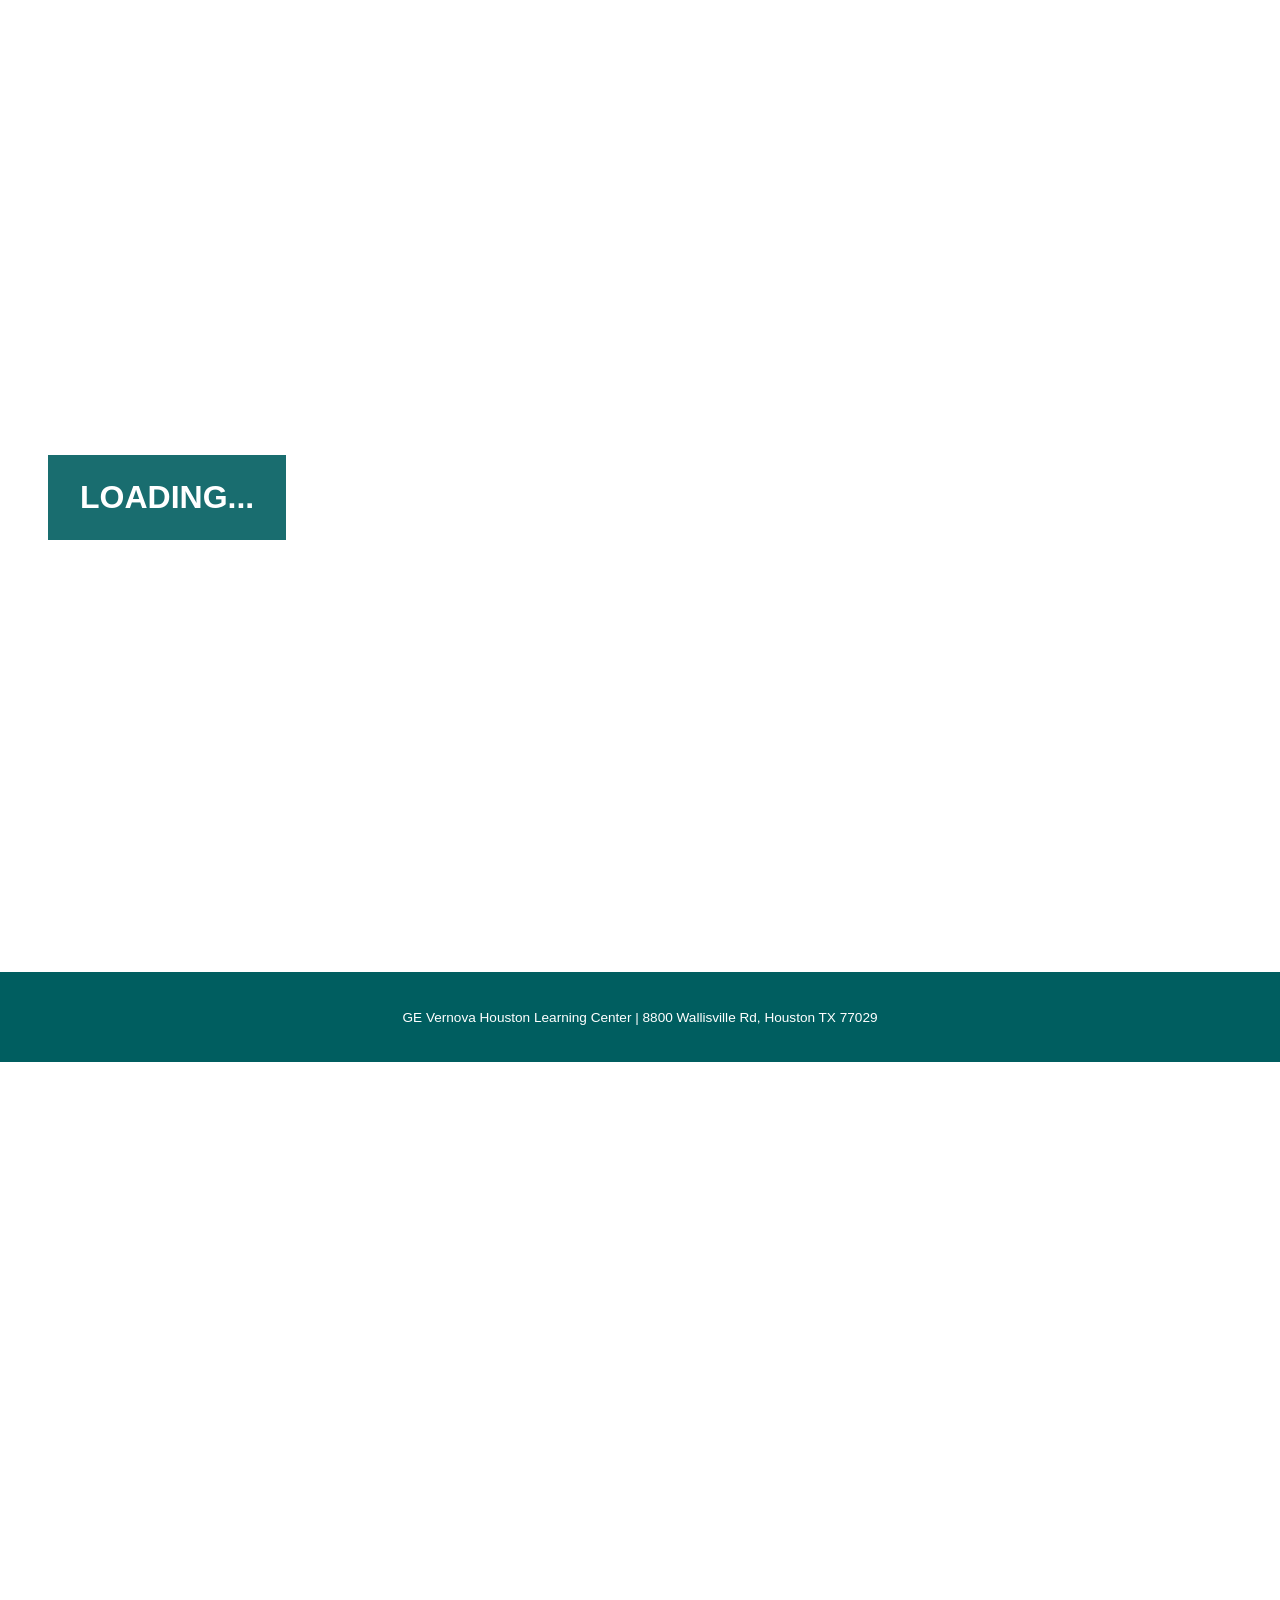
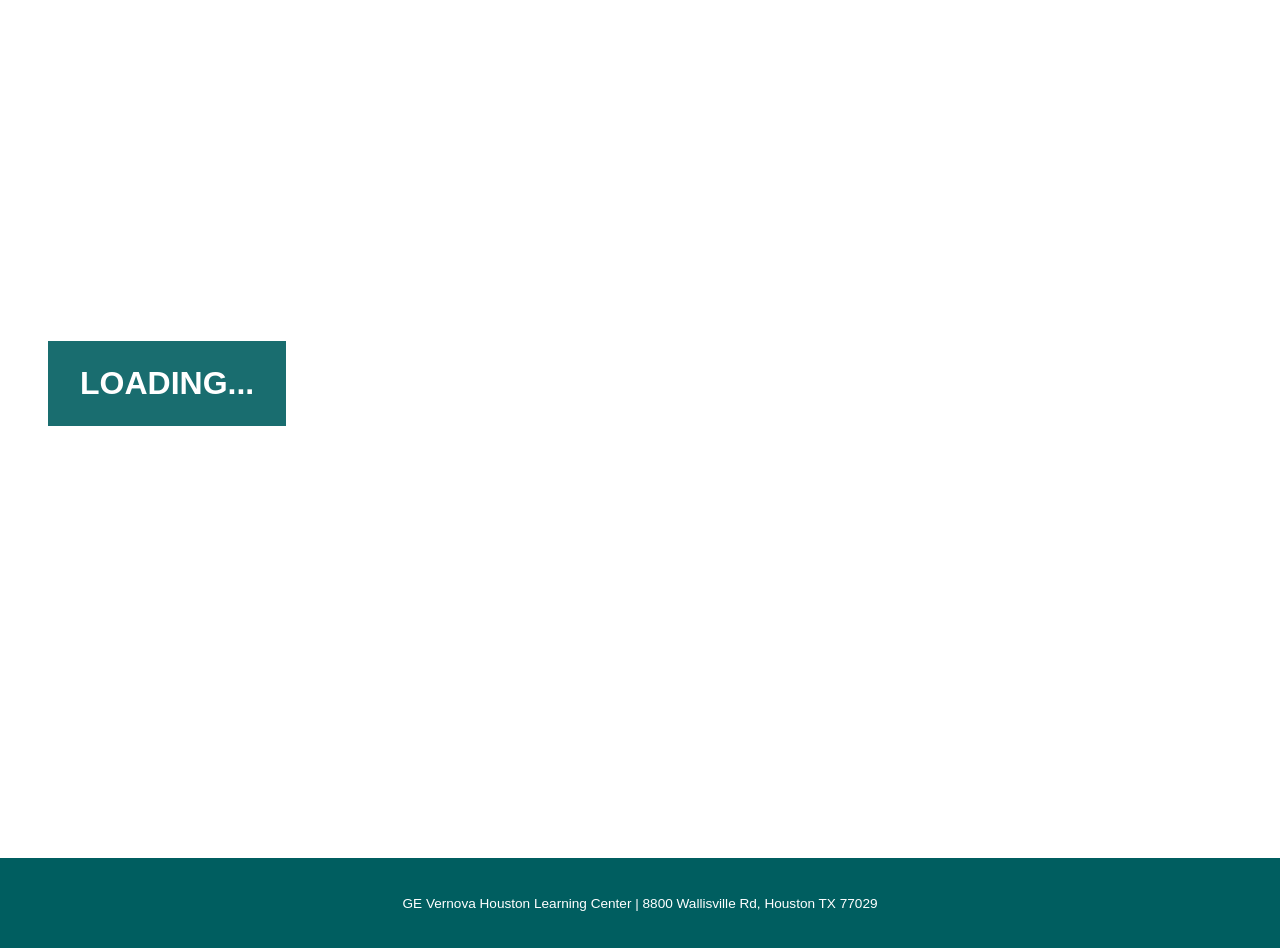
==== commit b92ed6c0: "Update index.html" ====
--- a/index.html
+++ b/index.html
@@ -305,7 +305,7 @@
 
 
 
-    <script src="app.js"></script>
+    <script src="app.js?v=7"></script>
 
 </body>
 
--- a/style.css
+++ b/style.css
@@ -794,1845 +794,1731 @@
 
 
 
-
-
-
-
-/* Ã¢ÂÂÃ¢ÂÂ SITE RULES MODULE Ã¢ÂÂÃ¢ÂÂÃ¢ÂÂÃ¢ÂÂÃ¢ÂÂÃ¢ÂÂÃ¢ÂÂÃ¢ÂÂÃ¢ÂÂÃ¢ÂÂÃ¢ÂÂÃ¢ÂÂÃ¢ÂÂÃ¢ÂÂÃ¢ÂÂÃ¢ÂÂÃ¢ÂÂÃ¢ÂÂÃ¢ÂÂÃ¢ÂÂÃ¢ÂÂÃ¢ÂÂÃ¢ÂÂÃ¢ÂÂÃ¢ÂÂÃ¢ÂÂÃ¢ÂÂÃ¢ÂÂÃ¢ÂÂÃ¢ÂÂÃ¢ÂÂÃ¢ÂÂÃ¢ÂÂÃ¢ÂÂÃ¢ÂÂÃ¢ÂÂÃ¢ÂÂÃ¢ÂÂÃ¢ÂÂÃ¢ÂÂÃ¢ÂÂÃ¢ÂÂÃ¢ÂÂ */
-
-
-
-
-
-
-
-#site-rules-section {
-
-
+#site-rules-title {
+
+
+
+        font-family: 'Inter', sans-serif;
+
+
+
+        font-weight: 900;
+
+
+
+        font-size: clamp(1.2rem, 3vw, 1.6rem);
+
+
+
+        text-transform: uppercase;
+
+
+
+        color: var(--evergreen, #005E60);
+
+
+
+        margin: 1.5rem 0 1rem;
+
+
+
+        letter-spacing: 0.05em;
+
+
+
+}
+
+
+
+
+
+
+
+/* Emergency Callout Banner */
+
+
+
+.emergency-callout {
+
+
+
+        background-color: var(--evergreen, #005E60);
+
+
+
+        color: var(--day, #FFFFFF);
+
+
+
+        padding: 1.25rem 1.5rem;
+
+
+
+        margin-bottom: 1.5rem;
+
+
+
+        display: flex;
+
+
+
+        flex-direction: column;
+
+
+
+        align-items: flex-start;
+
+
+
+        gap: 0.25rem;
+
+
+
+}
+
+
+
+
+
+
+
+.emergency-primary {
+
+
+
+        font-family: 'Inter', sans-serif;
+
+
+
+        font-weight: 900;
+
+
+
+        font-size: clamp(1.8rem, 5vw, 2.8rem);
+
+
+
+        text-transform: uppercase;
+
+
+
+        color: var(--urgency, #C8FF08);
+
+
+
+        line-height: 1;
+
+
+
+}
+
+
+
+
+
+
+
+.emergency-label {
+
+
+
+        font-family: 'Inter', sans-serif;
+
+
+
+        font-weight: 700;
+
+
+
+        font-size: clamp(0.85rem, 2vw, 1rem);
+
+
+
+        text-transform: uppercase;
+
+
+
+        color: var(--day, #FFFFFF);
+
+
+
+        letter-spacing: 0.08em;
+
+
+
+}
+
+
+
+
+
+
+
+.emergency-instruction {
+
+
+
+        font-family: 'Inter', sans-serif;
+
+
+
+        font-size: clamp(0.8rem, 1.8vw, 0.95rem);
+
+
+
+        color: rgba(255, 255, 255, 0.85);
+
+
+
+}
+
+
+
+
+
+
+
+.site-rule-card {
+
+
+
+        display: flex;
+
+
+
+        flex-direction: row;
+
+
+
+        align-items: flex-start;
+
+
+
+        gap: 0.75rem;
+
+
+
+        background-color: var(--day, #FFFFFF);
+
+
+
+        border: 1px solid #E0E0E0;
+
+
+
+        border-left: 4px solid var(--evergreen, #005E60);
+
+
+
+        padding: 1rem;
+
+
+
+        transition: transform 0.15s ease, border-left-color 0.15s ease;
+
+
+
+}
+
+
+
+
+
+
+
+.site-rule-card:hover {
+
+
+
+        transform: translateY(-2px);
+
+
+
+        border-left-color: var(--urgency, #C8FF08);
+
+
+
+}
+
+
+
+
+
+
+
+.site-rule-icon {
+
+
+
+        font-size: 1.5rem;
+
+
+
+        line-height: 1;
+
+
+
+        flex-shrink: 0;
+
+
+
+        margin-top: 0.1rem;
+
+
+
+}
+
+
+
+
+
+
+
+.site-rule-body {
+
+
+
+        display: flex;
+
+
+
+        flex-direction: column;
+
+
+
+        gap: 0.4rem;
+
+
+
+}
+
+
+
+
+
+
+
+.site-rule-category {
+
+
+
+        font-family: 'Inter', sans-serif;
+
+
+
+        font-weight: 700;
+
+
+
+        font-size: 0.85rem;
+
+
+
+        text-transform: uppercase;
+
+
+
+        color: var(--evergreen, #005E60);
+
+
+
+        letter-spacing: 0.06em;
+
+
+
+}
+
+
+
+
+
+
+
+.site-rule-items {
+
+
+
+        margin: 0;
+
+
+
+        padding-left: 1rem;
+
+
+
+        list-style-type: disc;
+
+
+
+}
+
+
+
+
+
+
+
+.site-rule-items li {
+
+
+
+        font-family: 'Inter', sans-serif;
+
+
+
+        font-size: clamp(0.78rem, 1.6vw, 0.875rem);
+
+
+
+        color: var(--night, #212121);
+
+
+
+        line-height: 1.5;
+
+
+
+        margin-bottom: 0.2rem;
+
+
+
+        border-bottom: none;
+
+
+
+        padding: 0;
+
+
+
+}
+
+
+
+
+
+
+
+/* Non-Emergency Contacts Table */
+
+
+
+#rules-contacts {
+
+
+
+        margin-bottom: 1.5rem;
+
+
+
+}
+
+
+
+
+
+
+
+#rules-contacts-title {
+
+
+
+        font-family: 'Inter', sans-serif;
+
+
+
+        font-weight: 700;
+
+
+
+        font-size: clamp(0.85rem, 2vw, 1rem);
+
+
+
+        text-transform: uppercase;
+
+
+
+        color: var(--evergreen, #005E60);
+
+
+
+        letter-spacing: 0.06em;
+
+
+
+        margin-bottom: 0.75rem;
+
+
+
+}
+
+
+
+
+
+
+
+#rules-contacts-table {
+
+
+
+        width: 100%;
+
+
+
+        border-collapse: collapse;
+
+
+
+        font-family: 'Inter', sans-serif;
+
+
+
+        font-size: clamp(0.78rem, 1.6vw, 0.875rem);
+
+
+
+}
+
+
+
+
+
+
+
+#rules-contacts-table thead tr {
+
+
+
+        background-color: var(--evergreen, #005E60);
+
+
+
+        color: var(--day, #FFFFFF);
+
+
+
+}
+
+
+
+
+
+
+
+#rules-contacts-table thead th {
+
+
+
+        padding: 0.6rem 0.75rem;
+
+
+
+        text-align: left;
+
+
+
+        font-weight: 700;
+
+
+
+        text-transform: uppercase;
+
+
+
+        font-size: 0.75rem;
+
+
+
+        letter-spacing: 0.05em;
+
+
+
+}
+
+
+
+
+
+
+
+#rules-contacts-table tbody tr:nth-child(even) {
+
+
+
+        background-color: #F4F4F4;
+
+
+
+}
+
+
+
+
+
+
+
+#rules-contacts-table tbody td {
+
+
+
+        padding: 0.6rem 0.75rem;
+
+
+
+        color: var(--night, #212121);
+
+
+
+        border-bottom: 1px solid #E0E0E0;
+
+
+
+}
+
+
+
+
+
+
+
+#rules-contacts-table tbody td a {
+
+
+
+        color: var(--evergreen, #005E60);
+
+
+
+        text-decoration: none;
+
+
+
+        font-weight: 600;
+
+
+
+}
+
+
+
+
+
+
+
+#rules-contacts-table tbody td a:hover {
+
+
+
+        text-decoration: underline;
+
+
+
+}
+
+
+
+
+
+
+
+/* Signature Acknowledgement Bar */
+
+
+
+.rules-signature-bar {
+
+
+
+        background-color: var(--night, #212121);
+
+
+
+        color: var(--day, #FFFFFF);
+
+
+
+        font-family: 'Inter', sans-serif;
+
+
+
+        font-size: clamp(0.78rem, 1.6vw, 0.875rem);
+
+
+
+        font-style: italic;
+
+
+
+        padding: 0.85rem 1.25rem;
+
+
+
+        margin-top: 1rem;
+
+
+
+        border-left: 4px solid var(--urgency, #C8FF08);
+
+
+
+}
+
+
+
+
+
+
+
+/* Ã¢ÂÂÃ¢ÂÂ SITE RULES MOBILE BREAKPOINTS Ã¢ÂÂÃ¢ÂÂÃ¢ÂÂÃ¢ÂÂÃ¢ÂÂÃ¢ÂÂÃ¢ÂÂÃ¢ÂÂÃ¢ÂÂÃ¢ÂÂÃ¢ÂÂÃ¢ÂÂÃ¢ÂÂÃ¢ÂÂÃ¢ÂÂÃ¢ÂÂÃ¢ÂÂÃ¢ÂÂÃ¢ÂÂÃ¢ÂÂÃ¢ÂÂÃ¢ÂÂÃ¢ÂÂÃ¢ÂÂÃ¢ÂÂÃ¢ÂÂÃ¢ÂÂÃ¢ÂÂÃ¢ÂÂÃ¢ÂÂÃ¢ÂÂ */
+
+
+
+@media (max-width: 768px) {
+
+
+
+        .emergency-callout {
+
+
+
+                padding: 1rem;
+
+
+
+        }
+
+
+
+        #rules-contacts-table thead th,
+
+
+
+        #rules-contacts-table tbody td {
+
+
+
+                padding: 0.5rem;
+
+
+
+        }
+
+
+
+}
+
+
+
+
+
+
+
+@media (max-width: 480px) {
+
+
+
+        .site-rule-card {
+
+
+
+                flex-direction: column;
+
+
+
+                gap: 0.5rem;
+
+
+
+        }
+
+
+
+        #rules-contacts-table {
+
+
+
+                display: block;
+
+
+
+                overflow-x: auto;
+
+
+
+                -webkit-overflow-scrolling: touch;
+
+
+
+        }
+
+
+
+}
+
+
+
+
+
+
+
+/* Ã¢ÂÂÃ¢ÂÂ END SITE RULES MODULE Ã¢ÂÂÃ¢ÂÂÃ¢ÂÂÃ¢ÂÂÃ¢ÂÂÃ¢ÂÂÃ¢ÂÂÃ¢ÂÂÃ¢ÂÂÃ¢ÂÂÃ¢ÂÂÃ¢ÂÂÃ¢ÂÂÃ¢ÂÂÃ¢ÂÂÃ¢ÂÂÃ¢ÂÂÃ¢ÂÂÃ¢ÂÂÃ¢ÂÂÃ¢ÂÂÃ¢ÂÂÃ¢ÂÂÃ¢ÂÂÃ¢ÂÂÃ¢ÂÂÃ¢ÂÂÃ¢ÂÂÃ¢ÂÂÃ¢ÂÂÃ¢ÂÂÃ¢ÂÂÃ¢ÂÂÃ¢ÂÂÃ¢ÂÂÃ¢ÂÂÃ¢ÂÂÃ¢ÂÂÃ¢ÂÂÃ¢ÂÂ */
+
+
+
+
+
+
+
+
+
+
+
+/* -- Contacts Expandable Table -- */
+
+
+
+.contact-row-hidden {
+
+
+
+    display: none;
+
+
+
+}
+
+
+
+
+
+
+
+.contacts-toggle-btn {
+
+
+
+    display: block;
+
+
+
+    width: 100%;
+
+
+
+    margin-top: 12px;
+
+
+
+    padding: 12px 16px;
+
+
+
+    background-color: #005E60;
+
+
+
+    color: #C8FF08;
+
+
+
+    border: none;
+
+
+
+    font-size: 0.9rem;
+
+
+
+    font-weight: 700;
+
+
+
+    text-transform: uppercase;
+
+
+
+    letter-spacing: 0.05em;
+
+
+
+    cursor: pointer;
+
+
+
+    text-align: center;
+
+
+
+}
+
+
+
+
+
+
+
+.contacts-toggle-btn:hover {
+
+
+
+    background-color: #004244;
+
+
+
+}
+
+
+
+
+
+
+
+/* -- END Contacts Expandable Table -- */
+
+
+
+
+
+/* ââ PLL Directory Cards ââââââââââââââââââââââââââââââââââââââ */
+
+.pll-card-grid {
+
+  display: grid;
+
+  grid-template-columns: repeat(auto-fill, minmax(260px, 1fr));
+
+  gap: 16px;
+
+  padding: 16px 0;
+
+}
+
+.pll-card {
+
+  background-color: #FFFFFF;
+
+  border: 2px solid #005E60;
+
+  border-radius: 4px;
+
+  overflow: hidden;
+
+}
+
+.pll-card-header {
+
+  background-color: #005E60;
+
+  padding: 10px 14px;
+
+}
+
+.pll-product-line {
+
+  color: #C8FF08;
+
+  font-weight: 700;
+
+  font-size: 0.75rem;
+
+  text-transform: uppercase;
+
+  letter-spacing: 0.05em;
+
+}
+
+.pll-card-body {
+
+  padding: 12px 14px;
+
+  display: flex;
+
+  flex-direction: column;
+
+  gap: 6px;
+
+}
+
+.pll-name {
+
+  font-size: 1rem;
+
+  font-weight: 700;
+
+  color: #212121;
+
+  margin: 0;
+
+}
+
+.pll-contact-link {
+
+  font-size: 0.85rem;
+
+  color: #005E60;
+
+  text-decoration: none;
+
+  word-break: break-all;
+
+}
+
+.pll-contact-link:hover {
+
+  text-decoration: underline;
+
+}
+
+/* Mobile */
+
+@media (max-width: 480px) {
+
+  .pll-card-grid {
+
+    grid-template-columns: 1fr;
+
+  }
+
+        }:root {
+
+        --evergreen: #005E60;
+
+        --day: #FFFFFF;
+
+        --night: #212121;
+
+        --urgency: #C8FF08;
+
+}
+
+
+
+body {
+
+        margin: 0;
+
+        font-family: 'Inter', Segoe UI, Arial, sans-serif;
+
+        color: var(--night);
+
+}
+
+
+
+/* HERO */
+
+.hero {
+
+        height: 60vh;
+
+        background-size: cover;
+
+        background-position: center;
+
+        display: flex;
+
+        align-items: flex-end;
+
+        padding: 3rem;
+
+}
+
+.hero h1 {
+
+        color: var(--day);
+
+        background: rgba(0, 94, 96, 0.9);
+
+        padding: 1.5rem 2rem;
+
+        margin-bottom: 3rem;
+
+        text-transform: uppercase;
+
+}
+
+
+
+/* SECTIONS */
+
+section { padding: 3rem 10%; }
+
+h2 {
+
+        color: var(--evergreen);
+
+        border-left: 5px solid var(--urgency);
+
+        padding-left: 1rem;
+
+        margin-bottom: 2rem;
+
+}
+
+
+
+/* ACTION PANEL */
+
+#action-panel {
+
+        display: grid;
+
+        grid-template-columns: repeat(auto-fit, minmax(280px, 1fr));
+
+        gap: 20px;
+
+        padding: 2rem 10%;
+
+        background-color: var(--day);
+
+}
+
+
+
+/* BUTTONS */
+
+.btn {
+
+        display: block;
+
+        text-align: center;
+
+        padding: 1.5rem;
+
+        background: var(--evergreen);
+
+        color: var(--day);
+
+        text-decoration: none;
+
+        font-weight: bold;
+
+        text-transform: uppercase;
+
+        transition: 0.3s;
+
+        border: 2px solid var(--evergreen);
+
+}
+
+.btn:hover {
+
+        background: var(--urgency);
+
+        color: var(--night);
+
+        border-color: var(--night);
+
+}
+
+
+
+/* RULES GRID */
+
+#rules-grid {
+
+        display: grid;
+
+        grid-template-columns: repeat(auto-fill, minmax(180px, 1fr));
+
+        gap: 20px;
+
+}
+
+
+
+/* BASE CARD - fixes missing .card class */
+
+.card {
+
+        background-color: var(--day);
+
+        border: 1px solid #ddd;
+
+        padding: 1rem;
+
+        transition: all 0.3s ease;
+
+}
+
+
+
+/* RULE CARDS */
+
+.rule-card {
+
+        text-align: center;
+
+        text-decoration: none;
+
+        color: var(--night);
 
         padding: 2rem 1rem;
 
-
+        display: flex;
+
+        flex-direction: column;
+
+        align-items: center;
+
+        justify-content: center;
+
+}
+
+.rule-card:hover {
+
+        border-color: var(--evergreen);
+
+        background-color: #f0fafa;
+
+        transform: translateY(-2px);
+
+        box-shadow: 0 4px 12px rgba(0,94,96,0.15);
+
+}
+
+.rule-card img { width: 60px; height: 60px; margin-bottom: 12px; }
+
+.rule-card p { font-weight: 700; font-size: 0.8rem; margin: 0; text-transform: uppercase; letter-spacing: 0.04em; }
+
+
+
+/* LISTS */
+
+ul { list-style: none; padding: 0; }
+
+li { padding: 1rem; border-bottom: 1px solid #ddd; font-size: 1.05rem; }
+
+li:last-child { border-bottom: none; }
+
+
+
+/* CONTACT CARDS - merged and cleaned */
+
+.contact-card {
+
+        border: 1px solid #ddd;
+
+        padding: 1.5rem;
+
+        background: #fdfdfd;
+
+        text-align: left;
+
+}
+
+.contact-card h4 {
+
+        margin: 0 0 0.25rem 0;
+
+        font-size: 0.75rem;
+
+        text-transform: uppercase;
+
+        letter-spacing: 0.08em;
+
+        color: var(--evergreen);
+
+}
+
+.contact-card p { margin: 0 0 0.5rem 0; font-size: 1rem; font-weight: 600; }
+
+.contact-btn {
+
+        display: inline-block;
+
+        margin-top: 6px;
+
+        margin-right: 8px;
+
+        padding: 5px 12px;
+
+        background: #f0f0f0;
+
+        color: var(--night);
+
+        text-decoration: none;
+
+        font-size: 0.85rem;
+
+        border: 1px solid #ddd;
+
+        transition: 0.2s;
+
+}
+
+.contact-btn:hover { background: var(--evergreen); color: var(--day); border-color: var(--evergreen); }
+
+
+
+    /* CAMPUS MAP */
+
+#map-section { background: #f7f7f7; }
+
+#map-container {
+
+        position: relative;
+
+        width: 100%;
+
+        padding-bottom: 50%;
+
+        height: 0;
+
+        overflow: hidden;
+
+        border: 2px solid var(--evergreen);
+
+}
+
+#map-container iframe {
+
+        position: absolute;
+
+        top: 0; left: 0;
+
+        width: 100%;
+
+        height: 100%;
+
+        border: 0;
+
+}
+
+.map-legend {
+
+        display: flex;
+
+        flex-wrap: wrap;
+
+        gap: 12px;
+
+        margin-top: 1.5rem;
+
+}
+
+.map-legend-item {
+
+        display: flex;
+
+        align-items: center;
+
+        gap: 8px;
+
+        font-size: 0.9rem;
+
+        font-weight: 600;
+
+}
+
+.map-legend-dot {
+
+        width: 14px;
+
+        height: 14px;
+
+        border-radius: 50%;
+
+        flex-shrink: 0;
+
+}
+
+
+
+/* FOOTER */
+
+footer {
+
+        background: var(--evergreen);
+
+        color: var(--day);
+
+        text-align: center;
+
+        padding: 1.5rem;
+
+        font-size: 0.85rem;
+
+        margin-top: 3rem;
+
+}
+
+
+
+/* RESPONSIVE */
+
+@media (max-width: 768px) {
+
+        .hero { height: 45vh; padding: 1.5rem; }
+
+        .hero h1 { font-size: 1.2rem; padding: 1rem; margin-bottom: 1rem; }
+
+        section { padding: 2rem 5%; }
+
+        #action-panel { padding: 1.5rem 5%; grid-template-columns: 1fr; }
+
+        #rules-grid { grid-template-columns: repeat(auto-fill, minmax(140px, 1fr)); gap: 12px; }
+
+        #map-container { padding-bottom: 75%; }
+
+        h2 { font-size: 1.1rem; }
+
+}
+
+@media (max-width: 480px) {
+
+        .hero h1 { font-size: 1rem; }
+
+        #rules-grid { grid-template-columns: repeat(2, 1fr); }
+
+        .contact-card { padding: 1rem; }
+
+}
+
+
+
+#site-rules-title {
+
+        font-family: 'Inter', sans-serif;
+
+        font-weight: 900;
+
+        font-size: clamp(1.2rem, 3vw, 1.6rem);
+
+        text-transform: uppercase;
+
+        color: var(--evergreen, #005E60);
+
+        margin: 1.5rem 0 1rem;
+
+        letter-spacing: 0.05em;
+
+}
+
+
+
+/* Emergency Callout Banner */
+
+.emergency-callout {
+
+        background-color: var(--evergreen, #005E60);
+
+        color: var(--day, #FFFFFF);
+
+        padding: 1.25rem 1.5rem;
+
+        margin-bottom: 1.5rem;
+
+        display: flex;
+
+        flex-direction: column;
+
+        align-items: flex-start;
+
+        gap: 0.25rem;
+
+}
+
+
+
+.emergency-primary {
+
+        font-family: 'Inter', sans-serif;
+
+        font-weight: 900;
+
+        font-size: clamp(1.8rem, 5vw, 2.8rem);
+
+        text-transform: uppercase;
+
+        color: var(--urgency, #C8FF08);
+
+        line-height: 1;
+
+}
+
+
+
+.emergency-label {
+
+        font-family: 'Inter', sans-serif;
+
+        font-weight: 700;
+
+        font-size: clamp(0.85rem, 2vw, 1rem);
+
+        text-transform: uppercase;
+
+        color: var(--day, #FFFFFF);
+
+        letter-spacing: 0.08em;
+
+}
+
+
+
+.emergency-instruction {
+
+        font-family: 'Inter', sans-serif;
+
+        font-size: clamp(0.8rem, 1.8vw, 0.95rem);
+
+        color: rgba(255, 255, 255, 0.85);
+
+}
+
+
+
+.site-rule-card {
+
+        display: flex;
+
+        flex-direction: row;
+
+        align-items: flex-start;
+
+        gap: 0.75rem;
 
         background-color: var(--day, #FFFFFF);
 
-
-
-}
-
-
-
-
-
-
-
-#site-rules-title {
-
-
+        border: 1px solid #E0E0E0;
+
+        border-left: 4px solid var(--evergreen, #005E60);
+
+        padding: 1rem;
+
+        transition: transform 0.15s ease, border-left-color 0.15s ease;
+
+}
+
+
+
+.site-rule-card:hover {
+
+        transform: translateY(-2px);
+
+        border-left-color: var(--urgency, #C8FF08);
+
+}
+
+
+
+.site-rule-icon {
+
+        font-size: 1.5rem;
+
+        line-height: 1;
+
+        flex-shrink: 0;
+
+        margin-top: 0.1rem;
+
+}
+
+
+
+.site-rule-body {
+
+        display: flex;
+
+        flex-direction: column;
+
+        gap: 0.4rem;
+
+}
+
+
+
+.site-rule-category {
 
         font-family: 'Inter', sans-serif;
 
-
-
-        font-weight: 900;
-
-
-
-        font-size: clamp(1.2rem, 3vw, 1.6rem);
-
-
+        font-weight: 700;
+
+        font-size: 0.85rem;
 
         text-transform: uppercase;
 
-
-
         color: var(--evergreen, #005E60);
 
-
-
-        margin: 1.5rem 0 1rem;
-
-
+        letter-spacing: 0.06em;
+
+}
+
+
+
+.site-rule-items {
+
+        margin: 0;
+
+        padding-left: 1rem;
+
+        list-style-type: disc;
+
+}
+
+
+
+.site-rule-items li {
+
+        font-family: 'Inter', sans-serif;
+
+        font-size: clamp(0.78rem, 1.6vw, 0.875rem);
+
+        color: var(--night, #212121);
+
+        line-height: 1.5;
+
+        margin-bottom: 0.2rem;
+
+        border-bottom: none;
+
+        padding: 0;
+
+}
+
+
+
+/* Non-Emergency Contacts Table */
+
+#rules-contacts {
+
+        margin-bottom: 1.5rem;
+
+}
+
+
+
+#rules-contacts-title {
+
+        font-family: 'Inter', sans-serif;
+
+        font-weight: 700;
+
+        font-size: clamp(0.85rem, 2vw, 1rem);
+
+        text-transform: uppercase;
+
+        color: var(--evergreen, #005E60);
+
+        letter-spacing: 0.06em;
+
+        margin-bottom: 0.75rem;
+
+}
+
+
+
+#rules-contacts-table {
+
+        width: 100%;
+
+        border-collapse: collapse;
+
+        font-family: 'Inter', sans-serif;
+
+        font-size: clamp(0.78rem, 1.6vw, 0.875rem);
+
+}
+
+
+
+#rules-contacts-table thead tr {
+
+        background-color: var(--evergreen, #005E60);
+
+        color: var(--day, #FFFFFF);
+
+}
+
+
+
+#rules-contacts-table thead th {
+
+        padding: 0.6rem 0.75rem;
+
+        text-align: left;
+
+        font-weight: 700;
+
+        text-transform: uppercase;
+
+        font-size: 0.75rem;
 
         letter-spacing: 0.05em;
 
-
-
-}
-
-
-
-
-
-
-
-/* Emergency Callout Banner */
-
-
-
-.emergency-callout {
-
-
-
-        background-color: var(--evergreen, #005E60);
-
-
+}
+
+
+
+#rules-contacts-table tbody tr:nth-child(even) {
+
+        background-color: #F4F4F4;
+
+}
+
+
+
+#rules-contacts-table tbody td {
+
+        padding: 0.6rem 0.75rem;
+
+        color: var(--night, #212121);
+
+        border-bottom: 1px solid #E0E0E0;
+
+}
+
+
+
+#rules-contacts-table tbody td a {
+
+        color: var(--evergreen, #005E60);
+
+        text-decoration: none;
+
+        font-weight: 600;
+
+}
+
+
+
+#rules-contacts-table tbody td a:hover {
+
+        text-decoration: underline;
+
+}
+
+
+
+/* Signature Acknowledgement Bar */
+
+.rules-signature-bar {
+
+        background-color: var(--night, #212121);
 
         color: var(--day, #FFFFFF);
 
-
-
-        padding: 1.25rem 1.5rem;
-
-
-
-        margin-bottom: 1.5rem;
-
-
-
-        display: flex;
-
-
-
-        flex-direction: column;
-
-
-
-        align-items: flex-start;
-
-
-
-        gap: 0.25rem;
-
-
-
-}
-
-
-
-
-
-
-
-.emergency-primary {
-
-
-
         font-family: 'Inter', sans-serif;
 
-
-
-        font-weight: 900;
-
-
-
-        font-size: clamp(1.8rem, 5vw, 2.8rem);
-
-
-
-        text-transform: uppercase;
-
-
-
-        color: var(--urgency, #C8FF08);
-
-
-
-        line-height: 1;
-
-
-
-}
-
-
-
-
-
-
-
-.emergency-label {
-
-
-
-        font-family: 'Inter', sans-serif;
-
-
-
-        font-weight: 700;
-
-
-
-        font-size: clamp(0.85rem, 2vw, 1rem);
-
-
-
-        text-transform: uppercase;
-
-
-
-        color: var(--day, #FFFFFF);
-
-
-
-        letter-spacing: 0.08em;
-
-
-
-}
-
-
-
-
-
-
-
-.emergency-instruction {
-
-
-
-        font-family: 'Inter', sans-serif;
-
-
-
-        font-size: clamp(0.8rem, 1.8vw, 0.95rem);
-
-
-
-        color: rgba(255, 255, 255, 0.85);
-
-
-
-}
-
-
-
-
-
-
-
-/* Rule Cards Grid */
-
-
-
-#site-rules-grid {
-
-
-
-        display: grid;
-
-
-
-        grid-template-columns: repeat(auto-fill, minmax(280px, 1fr));
-
-
-
-        gap: 1rem;
-
-
-
-        margin-bottom: 2rem;
-
-
-
-}
-
-
-
-
-
-
-
-.site-rule-card {
-
-
-
-        display: flex;
-
-
-
-        flex-direction: row;
-
-
-
-        align-items: flex-start;
-
-
-
-        gap: 0.75rem;
-
-
-
-        background-color: var(--day, #FFFFFF);
-
-
-
-        border: 1px solid #E0E0E0;
-
-
-
-        border-left: 4px solid var(--evergreen, #005E60);
-
-
-
-        padding: 1rem;
-
-
-
-        transition: transform 0.15s ease, border-left-color 0.15s ease;
-
-
-
-}
-
-
-
-
-
-
-
-.site-rule-card:hover {
-
-
-
-        transform: translateY(-2px);
-
-
-
-        border-left-color: var(--urgency, #C8FF08);
-
-
-
-}
-
-
-
-
-
-
-
-.site-rule-icon {
-
-
-
-        font-size: 1.5rem;
-
-
-
-        line-height: 1;
-
-
-
-        flex-shrink: 0;
-
-
-
-        margin-top: 0.1rem;
-
-
-
-}
-
-
-
-
-
-
-
-.site-rule-body {
-
-
-
-        display: flex;
-
-
-
-        flex-direction: column;
-
-
-
-        gap: 0.4rem;
-
-
-
-}
-
-
-
-
-
-
-
-.site-rule-category {
-
-
-
-        font-family: 'Inter', sans-serif;
-
-
-
-        font-weight: 700;
-
-
-
-        font-size: 0.85rem;
-
-
-
-        text-transform: uppercase;
-
-
-
-        color: var(--evergreen, #005E60);
-
-
-
-        letter-spacing: 0.06em;
-
-
-
-}
-
-
-
-
-
-
-
-.site-rule-items {
-
-
-
-        margin: 0;
-
-
-
-        padding-left: 1rem;
-
-
-
-        list-style-type: disc;
-
-
-
-}
-
-
-
-
-
-
-
-.site-rule-items li {
-
-
-
-        font-family: 'Inter', sans-serif;
-
-
-
         font-size: clamp(0.78rem, 1.6vw, 0.875rem);
 
-
-
-        color: var(--night, #212121);
-
-
-
-        line-height: 1.5;
-
-
-
-        margin-bottom: 0.2rem;
-
-
-
-        border-bottom: none;
-
-
-
-        padding: 0;
-
-
-
-}
-
-
-
-
-
-
-
-/* Non-Emergency Contacts Table */
-
-
-
-#rules-contacts {
-
-
-
-        margin-bottom: 1.5rem;
-
-
-
-}
-
-
-
-
-
-
-
-#rules-contacts-title {
-
-
-
-        font-family: 'Inter', sans-serif;
-
-
-
-        font-weight: 700;
-
-
-
-        font-size: clamp(0.85rem, 2vw, 1rem);
-
-
-
-        text-transform: uppercase;
-
-
-
-        color: var(--evergreen, #005E60);
-
-
-
-        letter-spacing: 0.06em;
-
-
-
-        margin-bottom: 0.75rem;
-
-
-
-}
-
-
-
-
-
-
-
-#rules-contacts-table {
-
-
-
-        width: 100%;
-
-
-
-        border-collapse: collapse;
-
-
-
-        font-family: 'Inter', sans-serif;
-
-
-
-        font-size: clamp(0.78rem, 1.6vw, 0.875rem);
-
-
-
-}
-
-
-
-
-
-
-
-#rules-contacts-table thead tr {
-
-
-
-        background-color: var(--evergreen, #005E60);
-
-
-
-        color: var(--day, #FFFFFF);
-
-
-
-}
-
-
-
-
-
-
-
-#rules-contacts-table thead th {
-
-
-
-        padding: 0.6rem 0.75rem;
-
-
-
-        text-align: left;
-
-
-
-        font-weight: 700;
-
-
-
-        text-transform: uppercase;
-
-
-
-        font-size: 0.75rem;
-
-
-
-        letter-spacing: 0.05em;
-
-
-
-}
-
-
-
-
-
-
-
-#rules-contacts-table tbody tr:nth-child(even) {
-
-
-
-        background-color: #F4F4F4;
-
-
-
-}
-
-
-
-
-
-
-
-#rules-contacts-table tbody td {
-
-
-
-        padding: 0.6rem 0.75rem;
-
-
-
-        color: var(--night, #212121);
-
-
-
-        border-bottom: 1px solid #E0E0E0;
-
-
-
-}
-
-
-
-
-
-
-
-#rules-contacts-table tbody td a {
-
-
-
-        color: var(--evergreen, #005E60);
-
-
-
-        text-decoration: none;
-
-
-
-        font-weight: 600;
-
-
-
-}
-
-
-
-
-
-
-
-#rules-contacts-table tbody td a:hover {
-
-
-
-        text-decoration: underline;
-
-
-
-}
-
-
-
-
-
-
-
-/* Signature Acknowledgement Bar */
-
-
-
-.rules-signature-bar {
-
-
-
-        background-color: var(--night, #212121);
-
-
-
-        color: var(--day, #FFFFFF);
-
-
-
-        font-family: 'Inter', sans-serif;
-
-
-
-        font-size: clamp(0.78rem, 1.6vw, 0.875rem);
-
-
-
         font-style: italic;
 
-
-
         padding: 0.85rem 1.25rem;
 
-
-
         margin-top: 1rem;
 
-
-
         border-left: 4px solid var(--urgency, #C8FF08);
 
-
-
-}
-
-
-
-
-
-
-
-/* Ã¢ÂÂÃ¢ÂÂ SITE RULES MOBILE BREAKPOINTS Ã¢ÂÂÃ¢ÂÂÃ¢ÂÂÃ¢ÂÂÃ¢ÂÂÃ¢ÂÂÃ¢ÂÂÃ¢ÂÂÃ¢ÂÂÃ¢ÂÂÃ¢ÂÂÃ¢ÂÂÃ¢ÂÂÃ¢ÂÂÃ¢ÂÂÃ¢ÂÂÃ¢ÂÂÃ¢ÂÂÃ¢ÂÂÃ¢ÂÂÃ¢ÂÂÃ¢ÂÂÃ¢ÂÂÃ¢ÂÂÃ¢ÂÂÃ¢ÂÂÃ¢ÂÂÃ¢ÂÂÃ¢ÂÂÃ¢ÂÂÃ¢ÂÂ */
-
-
+}
+
+
+
+/* ââ SITE RULES MOBILE BREAKPOINTS âââââââââââââââââââââââââââââââ */
 
 @media (max-width: 768px) {
-
-
-
-        #site-rules-grid {
-
-
-
-                grid-template-columns: 1fr;
-
-
-
-        }
-
-
-
-        .emergency-callout {
-
-
-
-                padding: 1rem;
-
-
-
-        }
-
-
-
-        #rules-contacts-table thead th,
-
-
-
-        #rules-contacts-table tbody td {
-
-
-
-                padding: 0.5rem;
-
-
-
-        }
-
-
-
-}
-
-
-
-
-
-
-
-@media (max-width: 480px) {
-
-
-
-        .site-rule-card {
-
-
-
-                flex-direction: column;
-
-
-
-                gap: 0.5rem;
-
-
-
-        }
-
-
-
-        #rules-contacts-table {
-
-
-
-                display: block;
-
-
-
-                overflow-x: auto;
-
-
-
-                -webkit-overflow-scrolling: touch;
-
-
-
-        }
-
-
-
-}
-
-
-
-
-
-
-
-/* Ã¢ÂÂÃ¢ÂÂ END SITE RULES MODULE Ã¢ÂÂÃ¢ÂÂÃ¢ÂÂÃ¢ÂÂÃ¢ÂÂÃ¢ÂÂÃ¢ÂÂÃ¢ÂÂÃ¢ÂÂÃ¢ÂÂÃ¢ÂÂÃ¢ÂÂÃ¢ÂÂÃ¢ÂÂÃ¢ÂÂÃ¢ÂÂÃ¢ÂÂÃ¢ÂÂÃ¢ÂÂÃ¢ÂÂÃ¢ÂÂÃ¢ÂÂÃ¢ÂÂÃ¢ÂÂÃ¢ÂÂÃ¢ÂÂÃ¢ÂÂÃ¢ÂÂÃ¢ÂÂÃ¢ÂÂÃ¢ÂÂÃ¢ÂÂÃ¢ÂÂÃ¢ÂÂÃ¢ÂÂÃ¢ÂÂÃ¢ÂÂÃ¢ÂÂÃ¢ÂÂÃ¢ÂÂ */
-
-
-
-
-
-
-
-
-
-
-
-/* -- Contacts Expandable Table -- */
-
-
-
-.contact-row-hidden {
-
-
-
-    display: none;
-
-
-
-}
-
-
-
-
-
-
-
-.contacts-toggle-btn {
-
-
-
-    display: block;
-
-
-
-    width: 100%;
-
-
-
-    margin-top: 12px;
-
-
-
-    padding: 12px 16px;
-
-
-
-    background-color: #005E60;
-
-
-
-    color: #C8FF08;
-
-
-
-    border: none;
-
-
-
-    font-size: 0.9rem;
-
-
-
-    font-weight: 700;
-
-
-
-    text-transform: uppercase;
-
-
-
-    letter-spacing: 0.05em;
-
-
-
-    cursor: pointer;
-
-
-
-    text-align: center;
-
-
-
-}
-
-
-
-
-
-
-
-.contacts-toggle-btn:hover {
-
-
-
-    background-color: #004244;
-
-
-
-}
-
-
-
-
-
-
-
-/* -- END Contacts Expandable Table -- */
-
-
-
-
-
-/* ââ PLL Directory Cards ââââââââââââââââââââââââââââââââââââââ */
-
-.pll-card-grid {
-
-  display: grid;
-
-  grid-template-columns: repeat(auto-fill, minmax(260px, 1fr));
-
-  gap: 16px;
-
-  padding: 16px 0;
-
-}
-
-.pll-card {
-
-  background-color: #FFFFFF;
-
-  border: 2px solid #005E60;
-
-  border-radius: 4px;
-
-  overflow: hidden;
-
-}
-
-.pll-card-header {
-
-  background-color: #005E60;
-
-  padding: 10px 14px;
-
-}
-
-.pll-product-line {
-
-  color: #C8FF08;
-
-  font-weight: 700;
-
-  font-size: 0.75rem;
-
-  text-transform: uppercase;
-
-  letter-spacing: 0.05em;
-
-}
-
-.pll-card-body {
-
-  padding: 12px 14px;
-
-  display: flex;
-
-  flex-direction: column;
-
-  gap: 6px;
-
-}
-
-.pll-name {
-
-  font-size: 1rem;
-
-  font-weight: 700;
-
-  color: #212121;
-
-  margin: 0;
-
-}
-
-.pll-contact-link {
-
-  font-size: 0.85rem;
-
-  color: #005E60;
-
-  text-decoration: none;
-
-  word-break: break-all;
-
-}
-
-.pll-contact-link:hover {
-
-  text-decoration: underline;
-
-}
-
-/* Mobile */
-
-@media (max-width: 480px) {
-
-  .pll-card-grid {
-
-    grid-template-columns: 1fr;
-
-  }
-
-        }:root {
-
-        --evergreen: #005E60;
-
-        --day: #FFFFFF;
-
-        --night: #212121;
-
-        --urgency: #C8FF08;
-
-}
-
-
-
-body {
-
-        margin: 0;
-
-        font-family: 'Inter', Segoe UI, Arial, sans-serif;
-
-        color: var(--night);
-
-}
-
-
-
-/* HERO */
-
-.hero {
-
-        height: 60vh;
-
-        background-size: cover;
-
-        background-position: center;
-
-        display: flex;
-
-        align-items: flex-end;
-
-        padding: 3rem;
-
-}
-
-.hero h1 {
-
-        color: var(--day);
-
-        background: rgba(0, 94, 96, 0.9);
-
-        padding: 1.5rem 2rem;
-
-        margin-bottom: 3rem;
-
-        text-transform: uppercase;
-
-}
-
-
-
-/* SECTIONS */
-
-section { padding: 3rem 10%; }
-
-h2 {
-
-        color: var(--evergreen);
-
-        border-left: 5px solid var(--urgency);
-
-        padding-left: 1rem;
-
-        margin-bottom: 2rem;
-
-}
-
-
-
-/* ACTION PANEL */
-
-#action-panel {
-
-        display: grid;
-
-        grid-template-columns: repeat(auto-fit, minmax(280px, 1fr));
-
-        gap: 20px;
-
-        padding: 2rem 10%;
-
-        background-color: var(--day);
-
-}
-
-
-
-/* BUTTONS */
-
-.btn {
-
-        display: block;
-
-        text-align: center;
-
-        padding: 1.5rem;
-
-        background: var(--evergreen);
-
-        color: var(--day);
-
-        text-decoration: none;
-
-        font-weight: bold;
-
-        text-transform: uppercase;
-
-        transition: 0.3s;
-
-        border: 2px solid var(--evergreen);
-
-}
-
-.btn:hover {
-
-        background: var(--urgency);
-
-        color: var(--night);
-
-        border-color: var(--night);
-
-}
-
-
-
-/* RULES GRID */
-
-#rules-grid {
-
-        display: grid;
-
-        grid-template-columns: repeat(auto-fill, minmax(180px, 1fr));
-
-        gap: 20px;
-
-}
-
-
-
-/* BASE CARD - fixes missing .card class */
-
-.card {
-
-        background-color: var(--day);
-
-        border: 1px solid #ddd;
-
-        padding: 1rem;
-
-        transition: all 0.3s ease;
-
-}
-
-
-
-/* RULE CARDS */
-
-.rule-card {
-
-        text-align: center;
-
-        text-decoration: none;
-
-        color: var(--night);
-
-        padding: 2rem 1rem;
-
-        display: flex;
-
-        flex-direction: column;
-
-        align-items: center;
-
-        justify-content: center;
-
-}
-
-.rule-card:hover {
-
-        border-color: var(--evergreen);
-
-        background-color: #f0fafa;
-
-        transform: translateY(-2px);
-
-        box-shadow: 0 4px 12px rgba(0,94,96,0.15);
-
-}
-
-.rule-card img { width: 60px; height: 60px; margin-bottom: 12px; }
-
-.rule-card p { font-weight: 700; font-size: 0.8rem; margin: 0; text-transform: uppercase; letter-spacing: 0.04em; }
-
-
-
-/* LISTS */
-
-ul { list-style: none; padding: 0; }
-
-li { padding: 1rem; border-bottom: 1px solid #ddd; font-size: 1.05rem; }
-
-li:last-child { border-bottom: none; }
-
-
-
-/* CONTACT CARDS - merged and cleaned */
-
-.contact-card {
-
-        border: 1px solid #ddd;
-
-        padding: 1.5rem;
-
-        background: #fdfdfd;
-
-        text-align: left;
-
-}
-
-.contact-card h4 {
-
-        margin: 0 0 0.25rem 0;
-
-        font-size: 0.75rem;
-
-        text-transform: uppercase;
-
-        letter-spacing: 0.08em;
-
-        color: var(--evergreen);
-
-}
-
-.contact-card p { margin: 0 0 0.5rem 0; font-size: 1rem; font-weight: 600; }
-
-.contact-btn {
-
-        display: inline-block;
-
-        margin-top: 6px;
-
-        margin-right: 8px;
-
-        padding: 5px 12px;
-
-        background: #f0f0f0;
-
-        color: var(--night);
-
-        text-decoration: none;
-
-        font-size: 0.85rem;
-
-        border: 1px solid #ddd;
-
-        transition: 0.2s;
-
-}
-
-.contact-btn:hover { background: var(--evergreen); color: var(--day); border-color: var(--evergreen); }
-
-
-
-    /* CAMPUS MAP */
-
-#map-section { background: #f7f7f7; }
-
-#map-container {
-
-        position: relative;
-
-        width: 100%;
-
-        padding-bottom: 50%;
-
-        height: 0;
-
-        overflow: hidden;
-
-        border: 2px solid var(--evergreen);
-
-}
-
-#map-container iframe {
-
-        position: absolute;
-
-        top: 0; left: 0;
-
-        width: 100%;
-
-        height: 100%;
-
-        border: 0;
-
-}
-
-.map-legend {
-
-        display: flex;
-
-        flex-wrap: wrap;
-
-        gap: 12px;
-
-        margin-top: 1.5rem;
-
-}
-
-.map-legend-item {
-
-        display: flex;
-
-        align-items: center;
-
-        gap: 8px;
-
-        font-size: 0.9rem;
-
-        font-weight: 600;
-
-}
-
-.map-legend-dot {
-
-        width: 14px;
-
-        height: 14px;
-
-        border-radius: 50%;
-
-        flex-shrink: 0;
-
-}
-
-
-
-/* FOOTER */
-
-footer {
-
-        background: var(--evergreen);
-
-        color: var(--day);
-
-        text-align: center;
-
-        padding: 1.5rem;
-
-        font-size: 0.85rem;
-
-        margin-top: 3rem;
-
-}
-
-
-
-/* RESPONSIVE */
-
-@media (max-width: 768px) {
-
-        .hero { height: 45vh; padding: 1.5rem; }
-
-        .hero h1 { font-size: 1.2rem; padding: 1rem; margin-bottom: 1rem; }
-
-        section { padding: 2rem 5%; }
-
-        #action-panel { padding: 1.5rem 5%; grid-template-columns: 1fr; }
-
-        #rules-grid { grid-template-columns: repeat(auto-fill, minmax(140px, 1fr)); gap: 12px; }
-
-        #map-container { padding-bottom: 75%; }
-
-        h2 { font-size: 1.1rem; }
-
-}
-
-@media (max-width: 480px) {
-
-        .hero h1 { font-size: 1rem; }
-
-        #rules-grid { grid-template-columns: repeat(2, 1fr); }
-
-        .contact-card { padding: 1rem; }
-
-}
-
-
-
-
-
-/* ââ SITE RULES MODULE âââââââââââââââââââââââââââââââââââââââââââ */
-
-
-
-#site-rules-section {
-
-        padding: 2rem 1rem;
-
-        background-color: var(--day, #FFFFFF);
-
-}
-
-
-
-#site-rules-title {
-
-        font-family: 'Inter', sans-serif;
-
-        font-weight: 900;
-
-        font-size: clamp(1.2rem, 3vw, 1.6rem);
-
-        text-transform: uppercase;
-
-        color: var(--evergreen, #005E60);
-
-        margin: 1.5rem 0 1rem;
-
-        letter-spacing: 0.05em;
-
-}
-
-
-
-/* Emergency Callout Banner */
-
-.emergency-callout {
-
-        background-color: var(--evergreen, #005E60);
-
-        color: var(--day, #FFFFFF);
-
-        padding: 1.25rem 1.5rem;
-
-        margin-bottom: 1.5rem;
-
-        display: flex;
-
-        flex-direction: column;
-
-        align-items: flex-start;
-
-        gap: 0.25rem;
-
-}
-
-
-
-.emergency-primary {
-
-        font-family: 'Inter', sans-serif;
-
-        font-weight: 900;
-
-        font-size: clamp(1.8rem, 5vw, 2.8rem);
-
-        text-transform: uppercase;
-
-        color: var(--urgency, #C8FF08);
-
-        line-height: 1;
-
-}
-
-
-
-.emergency-label {
-
-        font-family: 'Inter', sans-serif;
-
-        font-weight: 700;
-
-        font-size: clamp(0.85rem, 2vw, 1rem);
-
-        text-transform: uppercase;
-
-        color: var(--day, #FFFFFF);
-
-        letter-spacing: 0.08em;
-
-}
-
-
-
-.emergency-instruction {
-
-        font-family: 'Inter', sans-serif;
-
-        font-size: clamp(0.8rem, 1.8vw, 0.95rem);
-
-        color: rgba(255, 255, 255, 0.85);
-
-}
-
-
-
-/* Rule Cards Grid */
-
-#site-rules-grid {
-
-        display: grid;
-
-        grid-template-columns: repeat(auto-fill, minmax(280px, 1fr));
-
-        gap: 1rem;
-
-        margin-bottom: 2rem;
-
-}
-
-
-
-.site-rule-card {
-
-        display: flex;
-
-        flex-direction: row;
-
-        align-items: flex-start;
-
-        gap: 0.75rem;
-
-        background-color: var(--day, #FFFFFF);
-
-        border: 1px solid #E0E0E0;
-
-        border-left: 4px solid var(--evergreen, #005E60);
-
-        padding: 1rem;
-
-        transition: transform 0.15s ease, border-left-color 0.15s ease;
-
-}
-
-
-
-.site-rule-card:hover {
-
-        transform: translateY(-2px);
-
-        border-left-color: var(--urgency, #C8FF08);
-
-}
-
-
-
-.site-rule-icon {
-
-        font-size: 1.5rem;
-
-        line-height: 1;
-
-        flex-shrink: 0;
-
-        margin-top: 0.1rem;
-
-}
-
-
-
-.site-rule-body {
-
-        display: flex;
-
-        flex-direction: column;
-
-        gap: 0.4rem;
-
-}
-
-
-
-.site-rule-category {
-
-        font-family: 'Inter', sans-serif;
-
-        font-weight: 700;
-
-        font-size: 0.85rem;
-
-        text-transform: uppercase;
-
-        color: var(--evergreen, #005E60);
-
-        letter-spacing: 0.06em;
-
-}
-
-
-
-.site-rule-items {
-
-        margin: 0;
-
-        padding-left: 1rem;
-
-        list-style-type: disc;
-
-}
-
-
-
-.site-rule-items li {
-
-        font-family: 'Inter', sans-serif;
-
-        font-size: clamp(0.78rem, 1.6vw, 0.875rem);
-
-        color: var(--night, #212121);
-
-        line-height: 1.5;
-
-        margin-bottom: 0.2rem;
-
-        border-bottom: none;
-
-        padding: 0;
-
-}
-
-
-
-/* Non-Emergency Contacts Table */
-
-#rules-contacts {
-
-        margin-bottom: 1.5rem;
-
-}
-
-
-
-#rules-contacts-title {
-
-        font-family: 'Inter', sans-serif;
-
-        font-weight: 700;
-
-        font-size: clamp(0.85rem, 2vw, 1rem);
-
-        text-transform: uppercase;
-
-        color: var(--evergreen, #005E60);
-
-        letter-spacing: 0.06em;
-
-        margin-bottom: 0.75rem;
-
-}
-
-
-
-#rules-contacts-table {
-
-        width: 100%;
-
-        border-collapse: collapse;
-
-        font-family: 'Inter', sans-serif;
-
-        font-size: clamp(0.78rem, 1.6vw, 0.875rem);
-
-}
-
-
-
-#rules-contacts-table thead tr {
-
-        background-color: var(--evergreen, #005E60);
-
-        color: var(--day, #FFFFFF);
-
-}
-
-
-
-#rules-contacts-table thead th {
-
-        padding: 0.6rem 0.75rem;
-
-        text-align: left;
-
-        font-weight: 700;
-
-        text-transform: uppercase;
-
-        font-size: 0.75rem;
-
-        letter-spacing: 0.05em;
-
-}
-
-
-
-#rules-contacts-table tbody tr:nth-child(even) {
-
-        background-color: #F4F4F4;
-
-}
-
-
-
-#rules-contacts-table tbody td {
-
-        padding: 0.6rem 0.75rem;
-
-        color: var(--night, #212121);
-
-        border-bottom: 1px solid #E0E0E0;
-
-}
-
-
-
-#rules-contacts-table tbody td a {
-
-        color: var(--evergreen, #005E60);
-
-        text-decoration: none;
-
-        font-weight: 600;
-
-}
-
-
-
-#rules-contacts-table tbody td a:hover {
-
-        text-decoration: underline;
-
-}
-
-
-
-/* Signature Acknowledgement Bar */
-
-.rules-signature-bar {
-
-        background-color: var(--night, #212121);
-
-        color: var(--day, #FFFFFF);
-
-        font-family: 'Inter', sans-serif;
-
-        font-size: clamp(0.78rem, 1.6vw, 0.875rem);
-
-        font-style: italic;
-
-        padding: 0.85rem 1.25rem;
-
-        margin-top: 1rem;
-
-        border-left: 4px solid var(--urgency, #C8FF08);
-
-}
-
-
-
-/* ââ SITE RULES MOBILE BREAKPOINTS âââââââââââââââââââââââââââââââ */
-
-@media (max-width: 768px) {
-
-        #site-rules-grid {
-
-                grid-template-columns: 1fr;
-
-        }
 
         .emergency-callout {
 
@@ -3208,35 +3094,273 @@
 
 
 
-
-
-/* ââ SITE RULES MODULE âââââââââââââââââââââââââââââââââââââââââââ */
-
-
-
-#site-rules-section {
-
-        padding: 2rem 1rem;
+#site-rules-title {
+
+        font-family: 'Inter', sans-serif;
+
+        font-weight: 900;
+
+        font-size: clamp(1.2rem, 3vw, 1.6rem);
+
+        text-transform: uppercase;
+
+        color: var(--evergreen, #005E60);
+
+        margin: 1.5rem 0 1rem;
+
+        letter-spacing: 0.05em;
+
+}
+
+
+
+/* Emergency Callout Banner */
+
+.emergency-callout {
+
+        background-color: var(--evergreen, #005E60);
+
+        color: var(--day, #FFFFFF);
+
+        padding: 1.25rem 1.5rem;
+
+        margin-bottom: 1.5rem;
+
+        display: flex;
+
+        flex-direction: column;
+
+        align-items: flex-start;
+
+        gap: 0.25rem;
+
+}
+
+
+
+.emergency-primary {
+
+        font-family: 'Inter', sans-serif;
+
+        font-weight: 900;
+
+        font-size: clamp(1.8rem, 5vw, 2.8rem);
+
+        text-transform: uppercase;
+
+        color: var(--urgency, #C8FF08);
+
+        line-height: 1;
+
+}
+
+
+
+.emergency-label {
+
+        font-family: 'Inter', sans-serif;
+
+        font-weight: 700;
+
+        font-size: clamp(0.85rem, 2vw, 1rem);
+
+        text-transform: uppercase;
+
+        color: var(--day, #FFFFFF);
+
+        letter-spacing: 0.08em;
+
+}
+
+
+
+.emergency-instruction {
+
+        font-family: 'Inter', sans-serif;
+
+        font-size: clamp(0.8rem, 1.8vw, 0.95rem);
+
+        color: rgba(255, 255, 255, 0.85);
+
+}
+
+
+
+.site-rule-card {
+
+        display: flex;
+
+        flex-direction: row;
+
+        align-items: flex-start;
+
+        gap: 0.75rem;
 
         background-color: var(--day, #FFFFFF);
 
-}
-
-
-
-#site-rules-title {
+        border: 1px solid #E0E0E0;
+
+        border-left: 4px solid var(--evergreen, #005E60);
+
+        padding: 1rem;
+
+        transition: transform 0.15s ease, border-left-color 0.15s ease;
+
+}
+
+
+
+.site-rule-card:hover {
+
+        transform: translateY(-2px);
+
+        border-left-color: var(--urgency, #C8FF08);
+
+}
+
+
+
+.site-rule-icon {
+
+        font-size: 1.5rem;
+
+        line-height: 1;
+
+        flex-shrink: 0;
+
+        margin-top: 0.1rem;
+
+}
+
+
+
+.site-rule-body {
+
+        display: flex;
+
+        flex-direction: column;
+
+        gap: 0.4rem;
+
+}
+
+
+
+.site-rule-category {
 
         font-family: 'Inter', sans-serif;
 
-        font-weight: 900;
-
-        font-size: clamp(1.2rem, 3vw, 1.6rem);
+        font-weight: 700;
+
+        font-size: 0.85rem;
 
         text-transform: uppercase;
 
         color: var(--evergreen, #005E60);
 
-        margin: 1.5rem 0 1rem;
+        letter-spacing: 0.06em;
+
+}
+
+
+
+.site-rule-items {
+
+        margin: 0;
+
+        padding-left: 1rem;
+
+        list-style-type: disc;
+
+}
+
+
+
+.site-rule-items li {
+
+        font-family: 'Inter', sans-serif;
+
+        font-size: clamp(0.78rem, 1.6vw, 0.875rem);
+
+        color: var(--night, #212121);
+
+        line-height: 1.5;
+
+        margin-bottom: 0.2rem;
+
+        border-bottom: none;
+
+        padding: 0;
+
+}
+
+
+
+/* Non-Emergency Contacts Table */
+
+#rules-contacts {
+
+        margin-bottom: 1.5rem;
+
+}
+
+
+
+#rules-contacts-title {
+
+        font-family: 'Inter', sans-serif;
+
+        font-weight: 700;
+
+        font-size: clamp(0.85rem, 2vw, 1rem);
+
+        text-transform: uppercase;
+
+        color: var(--evergreen, #005E60);
+
+        letter-spacing: 0.06em;
+
+        margin-bottom: 0.75rem;
+
+}
+
+
+
+#rules-contacts-table {
+
+        width: 100%;
+
+        border-collapse: collapse;
+
+        font-family: 'Inter', sans-serif;
+
+        font-size: clamp(0.78rem, 1.6vw, 0.875rem);
+
+}
+
+
+
+#rules-contacts-table thead tr {
+
+        background-color: var(--evergreen, #005E60);
+
+        color: var(--day, #FFFFFF);
+
+}
+
+
+
+#rules-contacts-table thead th {
+
+        padding: 0.6rem 0.75rem;
+
+        text-align: left;
+
+        font-weight: 700;
+
+        text-transform: uppercase;
+
+        font-size: 0.75rem;
 
         letter-spacing: 0.05em;
 
@@ -3244,328 +3368,58 @@
 
 
 
-/* Emergency Callout Banner */
-
-.emergency-callout {
-
-        background-color: var(--evergreen, #005E60);
+#rules-contacts-table tbody tr:nth-child(even) {
+
+        background-color: #F4F4F4;
+
+}
+
+
+
+#rules-contacts-table tbody td {
+
+        padding: 0.6rem 0.75rem;
+
+        color: var(--night, #212121);
+
+        border-bottom: 1px solid #E0E0E0;
+
+}
+
+
+
+#rules-contacts-table tbody td a {
+
+        color: var(--evergreen, #005E60);
+
+        text-decoration: none;
+
+        font-weight: 600;
+
+}
+
+
+
+#rules-contacts-table tbody td a:hover {
+
+        text-decoration: underline;
+
+}
+
+
+
+/* Signature Acknowledgement Bar */
+
+.rules-signature-bar {
+
+        background-color: var(--night, #212121);
 
         color: var(--day, #FFFFFF);
 
-        padding: 1.25rem 1.5rem;
-
-        margin-bottom: 1.5rem;
-
-        display: flex;
-
-        flex-direction: column;
-
-        align-items: flex-start;
-
-        gap: 0.25rem;
-
-}
-
-
-
-.emergency-primary {
-
         font-family: 'Inter', sans-serif;
 
-        font-weight: 900;
-
-        font-size: clamp(1.8rem, 5vw, 2.8rem);
-
-        text-transform: uppercase;
-
-        color: var(--urgency, #C8FF08);
-
-        line-height: 1;
-
-}
-
-
-
-.emergency-label {
-
-        font-family: 'Inter', sans-serif;
-
-        font-weight: 700;
-
-        font-size: clamp(0.85rem, 2vw, 1rem);
-
-        text-transform: uppercase;
-
-        color: var(--day, #FFFFFF);
-
-        letter-spacing: 0.08em;
-
-}
-
-
-
-.emergency-instruction {
-
-        font-family: 'Inter', sans-serif;
-
-        font-size: clamp(0.8rem, 1.8vw, 0.95rem);
-
-        color: rgba(255, 255, 255, 0.85);
-
-}
-
-
-
-/* Rule Cards Grid */
-
-#site-rules-grid {
-
-        display: grid;
-
-        grid-template-columns: repeat(auto-fill, minmax(280px, 1fr));
-
-        gap: 1rem;
-
-        margin-bottom: 2rem;
-
-}
-
-
-
-.site-rule-card {
-
-        display: flex;
-
-        flex-direction: row;
-
-        align-items: flex-start;
-
-        gap: 0.75rem;
-
-        background-color: var(--day, #FFFFFF);
-
-        border: 1px solid #E0E0E0;
-
-        border-left: 4px solid var(--evergreen, #005E60);
-
-        padding: 1rem;
-
-        transition: transform 0.15s ease, border-left-color 0.15s ease;
-
-}
-
-
-
-.site-rule-card:hover {
-
-        transform: translateY(-2px);
-
-        border-left-color: var(--urgency, #C8FF08);
-
-}
-
-
-
-.site-rule-icon {
-
-        font-size: 1.5rem;
-
-        line-height: 1;
-
-        flex-shrink: 0;
-
-        margin-top: 0.1rem;
-
-}
-
-
-
-.site-rule-body {
-
-        display: flex;
-
-        flex-direction: column;
-
-        gap: 0.4rem;
-
-}
-
-
-
-.site-rule-category {
-
-        font-family: 'Inter', sans-serif;
-
-        font-weight: 700;
-
-        font-size: 0.85rem;
-
-        text-transform: uppercase;
-
-        color: var(--evergreen, #005E60);
-
-        letter-spacing: 0.06em;
-
-}
-
-
-
-.site-rule-items {
-
-        margin: 0;
-
-        padding-left: 1rem;
-
-        list-style-type: disc;
-
-}
-
-
-
-.site-rule-items li {
-
-        font-family: 'Inter', sans-serif;
-
         font-size: clamp(0.78rem, 1.6vw, 0.875rem);
 
-        color: var(--night, #212121);
-
-        line-height: 1.5;
-
-        margin-bottom: 0.2rem;
-
-        border-bottom: none;
-
-        padding: 0;
-
-}
-
-
-
-/* Non-Emergency Contacts Table */
-
-#rules-contacts {
-
-        margin-bottom: 1.5rem;
-
-}
-
-
-
-#rules-contacts-title {
-
-        font-family: 'Inter', sans-serif;
-
-        font-weight: 700;
-
-        font-size: clamp(0.85rem, 2vw, 1rem);
-
-        text-transform: uppercase;
-
-        color: var(--evergreen, #005E60);
-
-        letter-spacing: 0.06em;
-
-        margin-bottom: 0.75rem;
-
-}
-
-
-
-#rules-contacts-table {
-
-        width: 100%;
-
-        border-collapse: collapse;
-
-        font-family: 'Inter', sans-serif;
-
-        font-size: clamp(0.78rem, 1.6vw, 0.875rem);
-
-}
-
-
-
-#rules-contacts-table thead tr {
-
-        background-color: var(--evergreen, #005E60);
-
-        color: var(--day, #FFFFFF);
-
-}
-
-
-
-#rules-contacts-table thead th {
-
-        padding: 0.6rem 0.75rem;
-
-        text-align: left;
-
-        font-weight: 700;
-
-        text-transform: uppercase;
-
-        font-size: 0.75rem;
-
-        letter-spacing: 0.05em;
-
-}
-
-
-
-#rules-contacts-table tbody tr:nth-child(even) {
-
-        background-color: #F4F4F4;
-
-}
-
-
-
-#rules-contacts-table tbody td {
-
-        padding: 0.6rem 0.75rem;
-
-        color: var(--night, #212121);
-
-        border-bottom: 1px solid #E0E0E0;
-
-}
-
-
-
-#rules-contacts-table tbody td a {
-
-        color: var(--evergreen, #005E60);
-
-        text-decoration: none;
-
-        font-weight: 600;
-
-}
-
-
-
-#rules-contacts-table tbody td a:hover {
-
-        text-decoration: underline;
-
-}
-
-
-
-/* Signature Acknowledgement Bar */
-
-.rules-signature-bar {
-
-        background-color: var(--night, #212121);
-
-        color: var(--day, #FFFFFF);
-
-        font-family: 'Inter', sans-serif;
-
-        font-size: clamp(0.78rem, 1.6vw, 0.875rem);
-
         font-style: italic;
 
         padding: 0.85rem 1.25rem;
@@ -3581,12 +3435,6 @@
 /* ââ SITE RULES MOBILE BREAKPOINTS âââââââââââââââââââââââââââââââ */
 
 @media (max-width: 768px) {
-
-        #site-rules-grid {
-
-                grid-template-columns: 1fr;
-
-        }
 
         .emergency-callout {
 
@@ -3938,14 +3786,6 @@
         .contact-card { padding: 1rem; }
 }
 
-
-/* ── SITE RULES MODULE ─────────────────────────────────────────── */
-
-#site-rules-section {
-        padding: 2rem 1rem;
-        background-color: var(--day, #FFFFFF);
-}
-
 #site-rules-title {
         font-family: 'Inter', sans-serif;
         font-weight: 900;
@@ -3992,14 +3832,6 @@
         color: rgba(255, 255, 255, 0.85);
 }
 
-/* Rule Cards Grid */
-#site-rules-grid {
-        display: grid;
-        grid-template-columns: repeat(auto-fill, minmax(280px, 1fr));
-        gap: 1rem;
-        margin-bottom: 2rem;
-}
-
 .site-rule-card {
         display: flex;
         flex-direction: row;
@@ -4125,9 +3957,6 @@
 
 /* ── SITE RULES MOBILE BREAKPOINTS ─────────────────────────────── */
 @media (max-width: 768px) {
-        #site-rules-grid {
-                grid-template-columns: 1fr;
-        }
         .emergency-callout {
                 padding: 1rem;
         }
--- a/style.css
+++ b/style.css
@@ -794,1845 +794,1731 @@
 
 
 
-
-
-
-
-/* Ã¢ÂÂÃ¢ÂÂ SITE RULES MODULE Ã¢ÂÂÃ¢ÂÂÃ¢ÂÂÃ¢ÂÂÃ¢ÂÂÃ¢ÂÂÃ¢ÂÂÃ¢ÂÂÃ¢ÂÂÃ¢ÂÂÃ¢ÂÂÃ¢ÂÂÃ¢ÂÂÃ¢ÂÂÃ¢ÂÂÃ¢ÂÂÃ¢ÂÂÃ¢ÂÂÃ¢ÂÂÃ¢ÂÂÃ¢ÂÂÃ¢ÂÂÃ¢ÂÂÃ¢ÂÂÃ¢ÂÂÃ¢ÂÂÃ¢ÂÂÃ¢ÂÂÃ¢ÂÂÃ¢ÂÂÃ¢ÂÂÃ¢ÂÂÃ¢ÂÂÃ¢ÂÂÃ¢ÂÂÃ¢ÂÂÃ¢ÂÂÃ¢ÂÂÃ¢ÂÂÃ¢ÂÂÃ¢ÂÂÃ¢ÂÂÃ¢ÂÂ */
-
-
-
-
-
-
-
-#site-rules-section {
-
-
+#site-rules-title {
+
+
+
+        font-family: 'Inter', sans-serif;
+
+
+
+        font-weight: 900;
+
+
+
+        font-size: clamp(1.2rem, 3vw, 1.6rem);
+
+
+
+        text-transform: uppercase;
+
+
+
+        color: var(--evergreen, #005E60);
+
+
+
+        margin: 1.5rem 0 1rem;
+
+
+
+        letter-spacing: 0.05em;
+
+
+
+}
+
+
+
+
+
+
+
+/* Emergency Callout Banner */
+
+
+
+.emergency-callout {
+
+
+
+        background-color: var(--evergreen, #005E60);
+
+
+
+        color: var(--day, #FFFFFF);
+
+
+
+        padding: 1.25rem 1.5rem;
+
+
+
+        margin-bottom: 1.5rem;
+
+
+
+        display: flex;
+
+
+
+        flex-direction: column;
+
+
+
+        align-items: flex-start;
+
+
+
+        gap: 0.25rem;
+
+
+
+}
+
+
+
+
+
+
+
+.emergency-primary {
+
+
+
+        font-family: 'Inter', sans-serif;
+
+
+
+        font-weight: 900;
+
+
+
+        font-size: clamp(1.8rem, 5vw, 2.8rem);
+
+
+
+        text-transform: uppercase;
+
+
+
+        color: var(--urgency, #C8FF08);
+
+
+
+        line-height: 1;
+
+
+
+}
+
+
+
+
+
+
+
+.emergency-label {
+
+
+
+        font-family: 'Inter', sans-serif;
+
+
+
+        font-weight: 700;
+
+
+
+        font-size: clamp(0.85rem, 2vw, 1rem);
+
+
+
+        text-transform: uppercase;
+
+
+
+        color: var(--day, #FFFFFF);
+
+
+
+        letter-spacing: 0.08em;
+
+
+
+}
+
+
+
+
+
+
+
+.emergency-instruction {
+
+
+
+        font-family: 'Inter', sans-serif;
+
+
+
+        font-size: clamp(0.8rem, 1.8vw, 0.95rem);
+
+
+
+        color: rgba(255, 255, 255, 0.85);
+
+
+
+}
+
+
+
+
+
+
+
+.site-rule-card {
+
+
+
+        display: flex;
+
+
+
+        flex-direction: row;
+
+
+
+        align-items: flex-start;
+
+
+
+        gap: 0.75rem;
+
+
+
+        background-color: var(--day, #FFFFFF);
+
+
+
+        border: 1px solid #E0E0E0;
+
+
+
+        border-left: 4px solid var(--evergreen, #005E60);
+
+
+
+        padding: 1rem;
+
+
+
+        transition: transform 0.15s ease, border-left-color 0.15s ease;
+
+
+
+}
+
+
+
+
+
+
+
+.site-rule-card:hover {
+
+
+
+        transform: translateY(-2px);
+
+
+
+        border-left-color: var(--urgency, #C8FF08);
+
+
+
+}
+
+
+
+
+
+
+
+.site-rule-icon {
+
+
+
+        font-size: 1.5rem;
+
+
+
+        line-height: 1;
+
+
+
+        flex-shrink: 0;
+
+
+
+        margin-top: 0.1rem;
+
+
+
+}
+
+
+
+
+
+
+
+.site-rule-body {
+
+
+
+        display: flex;
+
+
+
+        flex-direction: column;
+
+
+
+        gap: 0.4rem;
+
+
+
+}
+
+
+
+
+
+
+
+.site-rule-category {
+
+
+
+        font-family: 'Inter', sans-serif;
+
+
+
+        font-weight: 700;
+
+
+
+        font-size: 0.85rem;
+
+
+
+        text-transform: uppercase;
+
+
+
+        color: var(--evergreen, #005E60);
+
+
+
+        letter-spacing: 0.06em;
+
+
+
+}
+
+
+
+
+
+
+
+.site-rule-items {
+
+
+
+        margin: 0;
+
+
+
+        padding-left: 1rem;
+
+
+
+        list-style-type: disc;
+
+
+
+}
+
+
+
+
+
+
+
+.site-rule-items li {
+
+
+
+        font-family: 'Inter', sans-serif;
+
+
+
+        font-size: clamp(0.78rem, 1.6vw, 0.875rem);
+
+
+
+        color: var(--night, #212121);
+
+
+
+        line-height: 1.5;
+
+
+
+        margin-bottom: 0.2rem;
+
+
+
+        border-bottom: none;
+
+
+
+        padding: 0;
+
+
+
+}
+
+
+
+
+
+
+
+/* Non-Emergency Contacts Table */
+
+
+
+#rules-contacts {
+
+
+
+        margin-bottom: 1.5rem;
+
+
+
+}
+
+
+
+
+
+
+
+#rules-contacts-title {
+
+
+
+        font-family: 'Inter', sans-serif;
+
+
+
+        font-weight: 700;
+
+
+
+        font-size: clamp(0.85rem, 2vw, 1rem);
+
+
+
+        text-transform: uppercase;
+
+
+
+        color: var(--evergreen, #005E60);
+
+
+
+        letter-spacing: 0.06em;
+
+
+
+        margin-bottom: 0.75rem;
+
+
+
+}
+
+
+
+
+
+
+
+#rules-contacts-table {
+
+
+
+        width: 100%;
+
+
+
+        border-collapse: collapse;
+
+
+
+        font-family: 'Inter', sans-serif;
+
+
+
+        font-size: clamp(0.78rem, 1.6vw, 0.875rem);
+
+
+
+}
+
+
+
+
+
+
+
+#rules-contacts-table thead tr {
+
+
+
+        background-color: var(--evergreen, #005E60);
+
+
+
+        color: var(--day, #FFFFFF);
+
+
+
+}
+
+
+
+
+
+
+
+#rules-contacts-table thead th {
+
+
+
+        padding: 0.6rem 0.75rem;
+
+
+
+        text-align: left;
+
+
+
+        font-weight: 700;
+
+
+
+        text-transform: uppercase;
+
+
+
+        font-size: 0.75rem;
+
+
+
+        letter-spacing: 0.05em;
+
+
+
+}
+
+
+
+
+
+
+
+#rules-contacts-table tbody tr:nth-child(even) {
+
+
+
+        background-color: #F4F4F4;
+
+
+
+}
+
+
+
+
+
+
+
+#rules-contacts-table tbody td {
+
+
+
+        padding: 0.6rem 0.75rem;
+
+
+
+        color: var(--night, #212121);
+
+
+
+        border-bottom: 1px solid #E0E0E0;
+
+
+
+}
+
+
+
+
+
+
+
+#rules-contacts-table tbody td a {
+
+
+
+        color: var(--evergreen, #005E60);
+
+
+
+        text-decoration: none;
+
+
+
+        font-weight: 600;
+
+
+
+}
+
+
+
+
+
+
+
+#rules-contacts-table tbody td a:hover {
+
+
+
+        text-decoration: underline;
+
+
+
+}
+
+
+
+
+
+
+
+/* Signature Acknowledgement Bar */
+
+
+
+.rules-signature-bar {
+
+
+
+        background-color: var(--night, #212121);
+
+
+
+        color: var(--day, #FFFFFF);
+
+
+
+        font-family: 'Inter', sans-serif;
+
+
+
+        font-size: clamp(0.78rem, 1.6vw, 0.875rem);
+
+
+
+        font-style: italic;
+
+
+
+        padding: 0.85rem 1.25rem;
+
+
+
+        margin-top: 1rem;
+
+
+
+        border-left: 4px solid var(--urgency, #C8FF08);
+
+
+
+}
+
+
+
+
+
+
+
+/* Ã¢ÂÂÃ¢ÂÂ SITE RULES MOBILE BREAKPOINTS Ã¢ÂÂÃ¢ÂÂÃ¢ÂÂÃ¢ÂÂÃ¢ÂÂÃ¢ÂÂÃ¢ÂÂÃ¢ÂÂÃ¢ÂÂÃ¢ÂÂÃ¢ÂÂÃ¢ÂÂÃ¢ÂÂÃ¢ÂÂÃ¢ÂÂÃ¢ÂÂÃ¢ÂÂÃ¢ÂÂÃ¢ÂÂÃ¢ÂÂÃ¢ÂÂÃ¢ÂÂÃ¢ÂÂÃ¢ÂÂÃ¢ÂÂÃ¢ÂÂÃ¢ÂÂÃ¢ÂÂÃ¢ÂÂÃ¢ÂÂÃ¢ÂÂ */
+
+
+
+@media (max-width: 768px) {
+
+
+
+        .emergency-callout {
+
+
+
+                padding: 1rem;
+
+
+
+        }
+
+
+
+        #rules-contacts-table thead th,
+
+
+
+        #rules-contacts-table tbody td {
+
+
+
+                padding: 0.5rem;
+
+
+
+        }
+
+
+
+}
+
+
+
+
+
+
+
+@media (max-width: 480px) {
+
+
+
+        .site-rule-card {
+
+
+
+                flex-direction: column;
+
+
+
+                gap: 0.5rem;
+
+
+
+        }
+
+
+
+        #rules-contacts-table {
+
+
+
+                display: block;
+
+
+
+                overflow-x: auto;
+
+
+
+                -webkit-overflow-scrolling: touch;
+
+
+
+        }
+
+
+
+}
+
+
+
+
+
+
+
+/* Ã¢ÂÂÃ¢ÂÂ END SITE RULES MODULE Ã¢ÂÂÃ¢ÂÂÃ¢ÂÂÃ¢ÂÂÃ¢ÂÂÃ¢ÂÂÃ¢ÂÂÃ¢ÂÂÃ¢ÂÂÃ¢ÂÂÃ¢ÂÂÃ¢ÂÂÃ¢ÂÂÃ¢ÂÂÃ¢ÂÂÃ¢ÂÂÃ¢ÂÂÃ¢ÂÂÃ¢ÂÂÃ¢ÂÂÃ¢ÂÂÃ¢ÂÂÃ¢ÂÂÃ¢ÂÂÃ¢ÂÂÃ¢ÂÂÃ¢ÂÂÃ¢ÂÂÃ¢ÂÂÃ¢ÂÂÃ¢ÂÂÃ¢ÂÂÃ¢ÂÂÃ¢ÂÂÃ¢ÂÂÃ¢ÂÂÃ¢ÂÂÃ¢ÂÂÃ¢ÂÂÃ¢ÂÂ */
+
+
+
+
+
+
+
+
+
+
+
+/* -- Contacts Expandable Table -- */
+
+
+
+.contact-row-hidden {
+
+
+
+    display: none;
+
+
+
+}
+
+
+
+
+
+
+
+.contacts-toggle-btn {
+
+
+
+    display: block;
+
+
+
+    width: 100%;
+
+
+
+    margin-top: 12px;
+
+
+
+    padding: 12px 16px;
+
+
+
+    background-color: #005E60;
+
+
+
+    color: #C8FF08;
+
+
+
+    border: none;
+
+
+
+    font-size: 0.9rem;
+
+
+
+    font-weight: 700;
+
+
+
+    text-transform: uppercase;
+
+
+
+    letter-spacing: 0.05em;
+
+
+
+    cursor: pointer;
+
+
+
+    text-align: center;
+
+
+
+}
+
+
+
+
+
+
+
+.contacts-toggle-btn:hover {
+
+
+
+    background-color: #004244;
+
+
+
+}
+
+
+
+
+
+
+
+/* -- END Contacts Expandable Table -- */
+
+
+
+
+
+/* ââ PLL Directory Cards ââââââââââââââââââââââââââââââââââââââ */
+
+.pll-card-grid {
+
+  display: grid;
+
+  grid-template-columns: repeat(auto-fill, minmax(260px, 1fr));
+
+  gap: 16px;
+
+  padding: 16px 0;
+
+}
+
+.pll-card {
+
+  background-color: #FFFFFF;
+
+  border: 2px solid #005E60;
+
+  border-radius: 4px;
+
+  overflow: hidden;
+
+}
+
+.pll-card-header {
+
+  background-color: #005E60;
+
+  padding: 10px 14px;
+
+}
+
+.pll-product-line {
+
+  color: #C8FF08;
+
+  font-weight: 700;
+
+  font-size: 0.75rem;
+
+  text-transform: uppercase;
+
+  letter-spacing: 0.05em;
+
+}
+
+.pll-card-body {
+
+  padding: 12px 14px;
+
+  display: flex;
+
+  flex-direction: column;
+
+  gap: 6px;
+
+}
+
+.pll-name {
+
+  font-size: 1rem;
+
+  font-weight: 700;
+
+  color: #212121;
+
+  margin: 0;
+
+}
+
+.pll-contact-link {
+
+  font-size: 0.85rem;
+
+  color: #005E60;
+
+  text-decoration: none;
+
+  word-break: break-all;
+
+}
+
+.pll-contact-link:hover {
+
+  text-decoration: underline;
+
+}
+
+/* Mobile */
+
+@media (max-width: 480px) {
+
+  .pll-card-grid {
+
+    grid-template-columns: 1fr;
+
+  }
+
+        }:root {
+
+        --evergreen: #005E60;
+
+        --day: #FFFFFF;
+
+        --night: #212121;
+
+        --urgency: #C8FF08;
+
+}
+
+
+
+body {
+
+        margin: 0;
+
+        font-family: 'Inter', Segoe UI, Arial, sans-serif;
+
+        color: var(--night);
+
+}
+
+
+
+/* HERO */
+
+.hero {
+
+        height: 60vh;
+
+        background-size: cover;
+
+        background-position: center;
+
+        display: flex;
+
+        align-items: flex-end;
+
+        padding: 3rem;
+
+}
+
+.hero h1 {
+
+        color: var(--day);
+
+        background: rgba(0, 94, 96, 0.9);
+
+        padding: 1.5rem 2rem;
+
+        margin-bottom: 3rem;
+
+        text-transform: uppercase;
+
+}
+
+
+
+/* SECTIONS */
+
+section { padding: 3rem 10%; }
+
+h2 {
+
+        color: var(--evergreen);
+
+        border-left: 5px solid var(--urgency);
+
+        padding-left: 1rem;
+
+        margin-bottom: 2rem;
+
+}
+
+
+
+/* ACTION PANEL */
+
+#action-panel {
+
+        display: grid;
+
+        grid-template-columns: repeat(auto-fit, minmax(280px, 1fr));
+
+        gap: 20px;
+
+        padding: 2rem 10%;
+
+        background-color: var(--day);
+
+}
+
+
+
+/* BUTTONS */
+
+.btn {
+
+        display: block;
+
+        text-align: center;
+
+        padding: 1.5rem;
+
+        background: var(--evergreen);
+
+        color: var(--day);
+
+        text-decoration: none;
+
+        font-weight: bold;
+
+        text-transform: uppercase;
+
+        transition: 0.3s;
+
+        border: 2px solid var(--evergreen);
+
+}
+
+.btn:hover {
+
+        background: var(--urgency);
+
+        color: var(--night);
+
+        border-color: var(--night);
+
+}
+
+
+
+/* RULES GRID */
+
+#rules-grid {
+
+        display: grid;
+
+        grid-template-columns: repeat(auto-fill, minmax(180px, 1fr));
+
+        gap: 20px;
+
+}
+
+
+
+/* BASE CARD - fixes missing .card class */
+
+.card {
+
+        background-color: var(--day);
+
+        border: 1px solid #ddd;
+
+        padding: 1rem;
+
+        transition: all 0.3s ease;
+
+}
+
+
+
+/* RULE CARDS */
+
+.rule-card {
+
+        text-align: center;
+
+        text-decoration: none;
+
+        color: var(--night);
 
         padding: 2rem 1rem;
 
-
+        display: flex;
+
+        flex-direction: column;
+
+        align-items: center;
+
+        justify-content: center;
+
+}
+
+.rule-card:hover {
+
+        border-color: var(--evergreen);
+
+        background-color: #f0fafa;
+
+        transform: translateY(-2px);
+
+        box-shadow: 0 4px 12px rgba(0,94,96,0.15);
+
+}
+
+.rule-card img { width: 60px; height: 60px; margin-bottom: 12px; }
+
+.rule-card p { font-weight: 700; font-size: 0.8rem; margin: 0; text-transform: uppercase; letter-spacing: 0.04em; }
+
+
+
+/* LISTS */
+
+ul { list-style: none; padding: 0; }
+
+li { padding: 1rem; border-bottom: 1px solid #ddd; font-size: 1.05rem; }
+
+li:last-child { border-bottom: none; }
+
+
+
+/* CONTACT CARDS - merged and cleaned */
+
+.contact-card {
+
+        border: 1px solid #ddd;
+
+        padding: 1.5rem;
+
+        background: #fdfdfd;
+
+        text-align: left;
+
+}
+
+.contact-card h4 {
+
+        margin: 0 0 0.25rem 0;
+
+        font-size: 0.75rem;
+
+        text-transform: uppercase;
+
+        letter-spacing: 0.08em;
+
+        color: var(--evergreen);
+
+}
+
+.contact-card p { margin: 0 0 0.5rem 0; font-size: 1rem; font-weight: 600; }
+
+.contact-btn {
+
+        display: inline-block;
+
+        margin-top: 6px;
+
+        margin-right: 8px;
+
+        padding: 5px 12px;
+
+        background: #f0f0f0;
+
+        color: var(--night);
+
+        text-decoration: none;
+
+        font-size: 0.85rem;
+
+        border: 1px solid #ddd;
+
+        transition: 0.2s;
+
+}
+
+.contact-btn:hover { background: var(--evergreen); color: var(--day); border-color: var(--evergreen); }
+
+
+
+    /* CAMPUS MAP */
+
+#map-section { background: #f7f7f7; }
+
+#map-container {
+
+        position: relative;
+
+        width: 100%;
+
+        padding-bottom: 50%;
+
+        height: 0;
+
+        overflow: hidden;
+
+        border: 2px solid var(--evergreen);
+
+}
+
+#map-container iframe {
+
+        position: absolute;
+
+        top: 0; left: 0;
+
+        width: 100%;
+
+        height: 100%;
+
+        border: 0;
+
+}
+
+.map-legend {
+
+        display: flex;
+
+        flex-wrap: wrap;
+
+        gap: 12px;
+
+        margin-top: 1.5rem;
+
+}
+
+.map-legend-item {
+
+        display: flex;
+
+        align-items: center;
+
+        gap: 8px;
+
+        font-size: 0.9rem;
+
+        font-weight: 600;
+
+}
+
+.map-legend-dot {
+
+        width: 14px;
+
+        height: 14px;
+
+        border-radius: 50%;
+
+        flex-shrink: 0;
+
+}
+
+
+
+/* FOOTER */
+
+footer {
+
+        background: var(--evergreen);
+
+        color: var(--day);
+
+        text-align: center;
+
+        padding: 1.5rem;
+
+        font-size: 0.85rem;
+
+        margin-top: 3rem;
+
+}
+
+
+
+/* RESPONSIVE */
+
+@media (max-width: 768px) {
+
+        .hero { height: 45vh; padding: 1.5rem; }
+
+        .hero h1 { font-size: 1.2rem; padding: 1rem; margin-bottom: 1rem; }
+
+        section { padding: 2rem 5%; }
+
+        #action-panel { padding: 1.5rem 5%; grid-template-columns: 1fr; }
+
+        #rules-grid { grid-template-columns: repeat(auto-fill, minmax(140px, 1fr)); gap: 12px; }
+
+        #map-container { padding-bottom: 75%; }
+
+        h2 { font-size: 1.1rem; }
+
+}
+
+@media (max-width: 480px) {
+
+        .hero h1 { font-size: 1rem; }
+
+        #rules-grid { grid-template-columns: repeat(2, 1fr); }
+
+        .contact-card { padding: 1rem; }
+
+}
+
+
+
+#site-rules-title {
+
+        font-family: 'Inter', sans-serif;
+
+        font-weight: 900;
+
+        font-size: clamp(1.2rem, 3vw, 1.6rem);
+
+        text-transform: uppercase;
+
+        color: var(--evergreen, #005E60);
+
+        margin: 1.5rem 0 1rem;
+
+        letter-spacing: 0.05em;
+
+}
+
+
+
+/* Emergency Callout Banner */
+
+.emergency-callout {
+
+        background-color: var(--evergreen, #005E60);
+
+        color: var(--day, #FFFFFF);
+
+        padding: 1.25rem 1.5rem;
+
+        margin-bottom: 1.5rem;
+
+        display: flex;
+
+        flex-direction: column;
+
+        align-items: flex-start;
+
+        gap: 0.25rem;
+
+}
+
+
+
+.emergency-primary {
+
+        font-family: 'Inter', sans-serif;
+
+        font-weight: 900;
+
+        font-size: clamp(1.8rem, 5vw, 2.8rem);
+
+        text-transform: uppercase;
+
+        color: var(--urgency, #C8FF08);
+
+        line-height: 1;
+
+}
+
+
+
+.emergency-label {
+
+        font-family: 'Inter', sans-serif;
+
+        font-weight: 700;
+
+        font-size: clamp(0.85rem, 2vw, 1rem);
+
+        text-transform: uppercase;
+
+        color: var(--day, #FFFFFF);
+
+        letter-spacing: 0.08em;
+
+}
+
+
+
+.emergency-instruction {
+
+        font-family: 'Inter', sans-serif;
+
+        font-size: clamp(0.8rem, 1.8vw, 0.95rem);
+
+        color: rgba(255, 255, 255, 0.85);
+
+}
+
+
+
+.site-rule-card {
+
+        display: flex;
+
+        flex-direction: row;
+
+        align-items: flex-start;
+
+        gap: 0.75rem;
 
         background-color: var(--day, #FFFFFF);
 
-
-
-}
-
-
-
-
-
-
-
-#site-rules-title {
-
-
+        border: 1px solid #E0E0E0;
+
+        border-left: 4px solid var(--evergreen, #005E60);
+
+        padding: 1rem;
+
+        transition: transform 0.15s ease, border-left-color 0.15s ease;
+
+}
+
+
+
+.site-rule-card:hover {
+
+        transform: translateY(-2px);
+
+        border-left-color: var(--urgency, #C8FF08);
+
+}
+
+
+
+.site-rule-icon {
+
+        font-size: 1.5rem;
+
+        line-height: 1;
+
+        flex-shrink: 0;
+
+        margin-top: 0.1rem;
+
+}
+
+
+
+.site-rule-body {
+
+        display: flex;
+
+        flex-direction: column;
+
+        gap: 0.4rem;
+
+}
+
+
+
+.site-rule-category {
 
         font-family: 'Inter', sans-serif;
 
-
-
-        font-weight: 900;
-
-
-
-        font-size: clamp(1.2rem, 3vw, 1.6rem);
-
-
+        font-weight: 700;
+
+        font-size: 0.85rem;
 
         text-transform: uppercase;
 
-
-
         color: var(--evergreen, #005E60);
 
-
-
-        margin: 1.5rem 0 1rem;
-
-
+        letter-spacing: 0.06em;
+
+}
+
+
+
+.site-rule-items {
+
+        margin: 0;
+
+        padding-left: 1rem;
+
+        list-style-type: disc;
+
+}
+
+
+
+.site-rule-items li {
+
+        font-family: 'Inter', sans-serif;
+
+        font-size: clamp(0.78rem, 1.6vw, 0.875rem);
+
+        color: var(--night, #212121);
+
+        line-height: 1.5;
+
+        margin-bottom: 0.2rem;
+
+        border-bottom: none;
+
+        padding: 0;
+
+}
+
+
+
+/* Non-Emergency Contacts Table */
+
+#rules-contacts {
+
+        margin-bottom: 1.5rem;
+
+}
+
+
+
+#rules-contacts-title {
+
+        font-family: 'Inter', sans-serif;
+
+        font-weight: 700;
+
+        font-size: clamp(0.85rem, 2vw, 1rem);
+
+        text-transform: uppercase;
+
+        color: var(--evergreen, #005E60);
+
+        letter-spacing: 0.06em;
+
+        margin-bottom: 0.75rem;
+
+}
+
+
+
+#rules-contacts-table {
+
+        width: 100%;
+
+        border-collapse: collapse;
+
+        font-family: 'Inter', sans-serif;
+
+        font-size: clamp(0.78rem, 1.6vw, 0.875rem);
+
+}
+
+
+
+#rules-contacts-table thead tr {
+
+        background-color: var(--evergreen, #005E60);
+
+        color: var(--day, #FFFFFF);
+
+}
+
+
+
+#rules-contacts-table thead th {
+
+        padding: 0.6rem 0.75rem;
+
+        text-align: left;
+
+        font-weight: 700;
+
+        text-transform: uppercase;
+
+        font-size: 0.75rem;
 
         letter-spacing: 0.05em;
 
-
-
-}
-
-
-
-
-
-
-
-/* Emergency Callout Banner */
-
-
-
-.emergency-callout {
-
-
-
-        background-color: var(--evergreen, #005E60);
-
-
+}
+
+
+
+#rules-contacts-table tbody tr:nth-child(even) {
+
+        background-color: #F4F4F4;
+
+}
+
+
+
+#rules-contacts-table tbody td {
+
+        padding: 0.6rem 0.75rem;
+
+        color: var(--night, #212121);
+
+        border-bottom: 1px solid #E0E0E0;
+
+}
+
+
+
+#rules-contacts-table tbody td a {
+
+        color: var(--evergreen, #005E60);
+
+        text-decoration: none;
+
+        font-weight: 600;
+
+}
+
+
+
+#rules-contacts-table tbody td a:hover {
+
+        text-decoration: underline;
+
+}
+
+
+
+/* Signature Acknowledgement Bar */
+
+.rules-signature-bar {
+
+        background-color: var(--night, #212121);
 
         color: var(--day, #FFFFFF);
 
-
-
-        padding: 1.25rem 1.5rem;
-
-
-
-        margin-bottom: 1.5rem;
-
-
-
-        display: flex;
-
-
-
-        flex-direction: column;
-
-
-
-        align-items: flex-start;
-
-
-
-        gap: 0.25rem;
-
-
-
-}
-
-
-
-
-
-
-
-.emergency-primary {
-
-
-
         font-family: 'Inter', sans-serif;
 
-
-
-        font-weight: 900;
-
-
-
-        font-size: clamp(1.8rem, 5vw, 2.8rem);
-
-
-
-        text-transform: uppercase;
-
-
-
-        color: var(--urgency, #C8FF08);
-
-
-
-        line-height: 1;
-
-
-
-}
-
-
-
-
-
-
-
-.emergency-label {
-
-
-
-        font-family: 'Inter', sans-serif;
-
-
-
-        font-weight: 700;
-
-
-
-        font-size: clamp(0.85rem, 2vw, 1rem);
-
-
-
-        text-transform: uppercase;
-
-
-
-        color: var(--day, #FFFFFF);
-
-
-
-        letter-spacing: 0.08em;
-
-
-
-}
-
-
-
-
-
-
-
-.emergency-instruction {
-
-
-
-        font-family: 'Inter', sans-serif;
-
-
-
-        font-size: clamp(0.8rem, 1.8vw, 0.95rem);
-
-
-
-        color: rgba(255, 255, 255, 0.85);
-
-
-
-}
-
-
-
-
-
-
-
-/* Rule Cards Grid */
-
-
-
-#site-rules-grid {
-
-
-
-        display: grid;
-
-
-
-        grid-template-columns: repeat(auto-fill, minmax(280px, 1fr));
-
-
-
-        gap: 1rem;
-
-
-
-        margin-bottom: 2rem;
-
-
-
-}
-
-
-
-
-
-
-
-.site-rule-card {
-
-
-
-        display: flex;
-
-
-
-        flex-direction: row;
-
-
-
-        align-items: flex-start;
-
-
-
-        gap: 0.75rem;
-
-
-
-        background-color: var(--day, #FFFFFF);
-
-
-
-        border: 1px solid #E0E0E0;
-
-
-
-        border-left: 4px solid var(--evergreen, #005E60);
-
-
-
-        padding: 1rem;
-
-
-
-        transition: transform 0.15s ease, border-left-color 0.15s ease;
-
-
-
-}
-
-
-
-
-
-
-
-.site-rule-card:hover {
-
-
-
-        transform: translateY(-2px);
-
-
-
-        border-left-color: var(--urgency, #C8FF08);
-
-
-
-}
-
-
-
-
-
-
-
-.site-rule-icon {
-
-
-
-        font-size: 1.5rem;
-
-
-
-        line-height: 1;
-
-
-
-        flex-shrink: 0;
-
-
-
-        margin-top: 0.1rem;
-
-
-
-}
-
-
-
-
-
-
-
-.site-rule-body {
-
-
-
-        display: flex;
-
-
-
-        flex-direction: column;
-
-
-
-        gap: 0.4rem;
-
-
-
-}
-
-
-
-
-
-
-
-.site-rule-category {
-
-
-
-        font-family: 'Inter', sans-serif;
-
-
-
-        font-weight: 700;
-
-
-
-        font-size: 0.85rem;
-
-
-
-        text-transform: uppercase;
-
-
-
-        color: var(--evergreen, #005E60);
-
-
-
-        letter-spacing: 0.06em;
-
-
-
-}
-
-
-
-
-
-
-
-.site-rule-items {
-
-
-
-        margin: 0;
-
-
-
-        padding-left: 1rem;
-
-
-
-        list-style-type: disc;
-
-
-
-}
-
-
-
-
-
-
-
-.site-rule-items li {
-
-
-
-        font-family: 'Inter', sans-serif;
-
-
-
         font-size: clamp(0.78rem, 1.6vw, 0.875rem);
 
-
-
-        color: var(--night, #212121);
-
-
-
-        line-height: 1.5;
-
-
-
-        margin-bottom: 0.2rem;
-
-
-
-        border-bottom: none;
-
-
-
-        padding: 0;
-
-
-
-}
-
-
-
-
-
-
-
-/* Non-Emergency Contacts Table */
-
-
-
-#rules-contacts {
-
-
-
-        margin-bottom: 1.5rem;
-
-
-
-}
-
-
-
-
-
-
-
-#rules-contacts-title {
-
-
-
-        font-family: 'Inter', sans-serif;
-
-
-
-        font-weight: 700;
-
-
-
-        font-size: clamp(0.85rem, 2vw, 1rem);
-
-
-
-        text-transform: uppercase;
-
-
-
-        color: var(--evergreen, #005E60);
-
-
-
-        letter-spacing: 0.06em;
-
-
-
-        margin-bottom: 0.75rem;
-
-
-
-}
-
-
-
-
-
-
-
-#rules-contacts-table {
-
-
-
-        width: 100%;
-
-
-
-        border-collapse: collapse;
-
-
-
-        font-family: 'Inter', sans-serif;
-
-
-
-        font-size: clamp(0.78rem, 1.6vw, 0.875rem);
-
-
-
-}
-
-
-
-
-
-
-
-#rules-contacts-table thead tr {
-
-
-
-        background-color: var(--evergreen, #005E60);
-
-
-
-        color: var(--day, #FFFFFF);
-
-
-
-}
-
-
-
-
-
-
-
-#rules-contacts-table thead th {
-
-
-
-        padding: 0.6rem 0.75rem;
-
-
-
-        text-align: left;
-
-
-
-        font-weight: 700;
-
-
-
-        text-transform: uppercase;
-
-
-
-        font-size: 0.75rem;
-
-
-
-        letter-spacing: 0.05em;
-
-
-
-}
-
-
-
-
-
-
-
-#rules-contacts-table tbody tr:nth-child(even) {
-
-
-
-        background-color: #F4F4F4;
-
-
-
-}
-
-
-
-
-
-
-
-#rules-contacts-table tbody td {
-
-
-
-        padding: 0.6rem 0.75rem;
-
-
-
-        color: var(--night, #212121);
-
-
-
-        border-bottom: 1px solid #E0E0E0;
-
-
-
-}
-
-
-
-
-
-
-
-#rules-contacts-table tbody td a {
-
-
-
-        color: var(--evergreen, #005E60);
-
-
-
-        text-decoration: none;
-
-
-
-        font-weight: 600;
-
-
-
-}
-
-
-
-
-
-
-
-#rules-contacts-table tbody td a:hover {
-
-
-
-        text-decoration: underline;
-
-
-
-}
-
-
-
-
-
-
-
-/* Signature Acknowledgement Bar */
-
-
-
-.rules-signature-bar {
-
-
-
-        background-color: var(--night, #212121);
-
-
-
-        color: var(--day, #FFFFFF);
-
-
-
-        font-family: 'Inter', sans-serif;
-
-
-
-        font-size: clamp(0.78rem, 1.6vw, 0.875rem);
-
-
-
         font-style: italic;
 
-
-
         padding: 0.85rem 1.25rem;
 
-
-
         margin-top: 1rem;
 
-
-
         border-left: 4px solid var(--urgency, #C8FF08);
 
-
-
-}
-
-
-
-
-
-
-
-/* Ã¢ÂÂÃ¢ÂÂ SITE RULES MOBILE BREAKPOINTS Ã¢ÂÂÃ¢ÂÂÃ¢ÂÂÃ¢ÂÂÃ¢ÂÂÃ¢ÂÂÃ¢ÂÂÃ¢ÂÂÃ¢ÂÂÃ¢ÂÂÃ¢ÂÂÃ¢ÂÂÃ¢ÂÂÃ¢ÂÂÃ¢ÂÂÃ¢ÂÂÃ¢ÂÂÃ¢ÂÂÃ¢ÂÂÃ¢ÂÂÃ¢ÂÂÃ¢ÂÂÃ¢ÂÂÃ¢ÂÂÃ¢ÂÂÃ¢ÂÂÃ¢ÂÂÃ¢ÂÂÃ¢ÂÂÃ¢ÂÂÃ¢ÂÂ */
-
-
+}
+
+
+
+/* ââ SITE RULES MOBILE BREAKPOINTS âââââââââââââââââââââââââââââââ */
 
 @media (max-width: 768px) {
-
-
-
-        #site-rules-grid {
-
-
-
-                grid-template-columns: 1fr;
-
-
-
-        }
-
-
-
-        .emergency-callout {
-
-
-
-                padding: 1rem;
-
-
-
-        }
-
-
-
-        #rules-contacts-table thead th,
-
-
-
-        #rules-contacts-table tbody td {
-
-
-
-                padding: 0.5rem;
-
-
-
-        }
-
-
-
-}
-
-
-
-
-
-
-
-@media (max-width: 480px) {
-
-
-
-        .site-rule-card {
-
-
-
-                flex-direction: column;
-
-
-
-                gap: 0.5rem;
-
-
-
-        }
-
-
-
-        #rules-contacts-table {
-
-
-
-                display: block;
-
-
-
-                overflow-x: auto;
-
-
-
-                -webkit-overflow-scrolling: touch;
-
-
-
-        }
-
-
-
-}
-
-
-
-
-
-
-
-/* Ã¢ÂÂÃ¢ÂÂ END SITE RULES MODULE Ã¢ÂÂÃ¢ÂÂÃ¢ÂÂÃ¢ÂÂÃ¢ÂÂÃ¢ÂÂÃ¢ÂÂÃ¢ÂÂÃ¢ÂÂÃ¢ÂÂÃ¢ÂÂÃ¢ÂÂÃ¢ÂÂÃ¢ÂÂÃ¢ÂÂÃ¢ÂÂÃ¢ÂÂÃ¢ÂÂÃ¢ÂÂÃ¢ÂÂÃ¢ÂÂÃ¢ÂÂÃ¢ÂÂÃ¢ÂÂÃ¢ÂÂÃ¢ÂÂÃ¢ÂÂÃ¢ÂÂÃ¢ÂÂÃ¢ÂÂÃ¢ÂÂÃ¢ÂÂÃ¢ÂÂÃ¢ÂÂÃ¢ÂÂÃ¢ÂÂÃ¢ÂÂÃ¢ÂÂÃ¢ÂÂÃ¢ÂÂ */
-
-
-
-
-
-
-
-
-
-
-
-/* -- Contacts Expandable Table -- */
-
-
-
-.contact-row-hidden {
-
-
-
-    display: none;
-
-
-
-}
-
-
-
-
-
-
-
-.contacts-toggle-btn {
-
-
-
-    display: block;
-
-
-
-    width: 100%;
-
-
-
-    margin-top: 12px;
-
-
-
-    padding: 12px 16px;
-
-
-
-    background-color: #005E60;
-
-
-
-    color: #C8FF08;
-
-
-
-    border: none;
-
-
-
-    font-size: 0.9rem;
-
-
-
-    font-weight: 700;
-
-
-
-    text-transform: uppercase;
-
-
-
-    letter-spacing: 0.05em;
-
-
-
-    cursor: pointer;
-
-
-
-    text-align: center;
-
-
-
-}
-
-
-
-
-
-
-
-.contacts-toggle-btn:hover {
-
-
-
-    background-color: #004244;
-
-
-
-}
-
-
-
-
-
-
-
-/* -- END Contacts Expandable Table -- */
-
-
-
-
-
-/* ââ PLL Directory Cards ââââââââââââââââââââââââââââââââââââââ */
-
-.pll-card-grid {
-
-  display: grid;
-
-  grid-template-columns: repeat(auto-fill, minmax(260px, 1fr));
-
-  gap: 16px;
-
-  padding: 16px 0;
-
-}
-
-.pll-card {
-
-  background-color: #FFFFFF;
-
-  border: 2px solid #005E60;
-
-  border-radius: 4px;
-
-  overflow: hidden;
-
-}
-
-.pll-card-header {
-
-  background-color: #005E60;
-
-  padding: 10px 14px;
-
-}
-
-.pll-product-line {
-
-  color: #C8FF08;
-
-  font-weight: 700;
-
-  font-size: 0.75rem;
-
-  text-transform: uppercase;
-
-  letter-spacing: 0.05em;
-
-}
-
-.pll-card-body {
-
-  padding: 12px 14px;
-
-  display: flex;
-
-  flex-direction: column;
-
-  gap: 6px;
-
-}
-
-.pll-name {
-
-  font-size: 1rem;
-
-  font-weight: 700;
-
-  color: #212121;
-
-  margin: 0;
-
-}
-
-.pll-contact-link {
-
-  font-size: 0.85rem;
-
-  color: #005E60;
-
-  text-decoration: none;
-
-  word-break: break-all;
-
-}
-
-.pll-contact-link:hover {
-
-  text-decoration: underline;
-
-}
-
-/* Mobile */
-
-@media (max-width: 480px) {
-
-  .pll-card-grid {
-
-    grid-template-columns: 1fr;
-
-  }
-
-        }:root {
-
-        --evergreen: #005E60;
-
-        --day: #FFFFFF;
-
-        --night: #212121;
-
-        --urgency: #C8FF08;
-
-}
-
-
-
-body {
-
-        margin: 0;
-
-        font-family: 'Inter', Segoe UI, Arial, sans-serif;
-
-        color: var(--night);
-
-}
-
-
-
-/* HERO */
-
-.hero {
-
-        height: 60vh;
-
-        background-size: cover;
-
-        background-position: center;
-
-        display: flex;
-
-        align-items: flex-end;
-
-        padding: 3rem;
-
-}
-
-.hero h1 {
-
-        color: var(--day);
-
-        background: rgba(0, 94, 96, 0.9);
-
-        padding: 1.5rem 2rem;
-
-        margin-bottom: 3rem;
-
-        text-transform: uppercase;
-
-}
-
-
-
-/* SECTIONS */
-
-section { padding: 3rem 10%; }
-
-h2 {
-
-        color: var(--evergreen);
-
-        border-left: 5px solid var(--urgency);
-
-        padding-left: 1rem;
-
-        margin-bottom: 2rem;
-
-}
-
-
-
-/* ACTION PANEL */
-
-#action-panel {
-
-        display: grid;
-
-        grid-template-columns: repeat(auto-fit, minmax(280px, 1fr));
-
-        gap: 20px;
-
-        padding: 2rem 10%;
-
-        background-color: var(--day);
-
-}
-
-
-
-/* BUTTONS */
-
-.btn {
-
-        display: block;
-
-        text-align: center;
-
-        padding: 1.5rem;
-
-        background: var(--evergreen);
-
-        color: var(--day);
-
-        text-decoration: none;
-
-        font-weight: bold;
-
-        text-transform: uppercase;
-
-        transition: 0.3s;
-
-        border: 2px solid var(--evergreen);
-
-}
-
-.btn:hover {
-
-        background: var(--urgency);
-
-        color: var(--night);
-
-        border-color: var(--night);
-
-}
-
-
-
-/* RULES GRID */
-
-#rules-grid {
-
-        display: grid;
-
-        grid-template-columns: repeat(auto-fill, minmax(180px, 1fr));
-
-        gap: 20px;
-
-}
-
-
-
-/* BASE CARD - fixes missing .card class */
-
-.card {
-
-        background-color: var(--day);
-
-        border: 1px solid #ddd;
-
-        padding: 1rem;
-
-        transition: all 0.3s ease;
-
-}
-
-
-
-/* RULE CARDS */
-
-.rule-card {
-
-        text-align: center;
-
-        text-decoration: none;
-
-        color: var(--night);
-
-        padding: 2rem 1rem;
-
-        display: flex;
-
-        flex-direction: column;
-
-        align-items: center;
-
-        justify-content: center;
-
-}
-
-.rule-card:hover {
-
-        border-color: var(--evergreen);
-
-        background-color: #f0fafa;
-
-        transform: translateY(-2px);
-
-        box-shadow: 0 4px 12px rgba(0,94,96,0.15);
-
-}
-
-.rule-card img { width: 60px; height: 60px; margin-bottom: 12px; }
-
-.rule-card p { font-weight: 700; font-size: 0.8rem; margin: 0; text-transform: uppercase; letter-spacing: 0.04em; }
-
-
-
-/* LISTS */
-
-ul { list-style: none; padding: 0; }
-
-li { padding: 1rem; border-bottom: 1px solid #ddd; font-size: 1.05rem; }
-
-li:last-child { border-bottom: none; }
-
-
-
-/* CONTACT CARDS - merged and cleaned */
-
-.contact-card {
-
-        border: 1px solid #ddd;
-
-        padding: 1.5rem;
-
-        background: #fdfdfd;
-
-        text-align: left;
-
-}
-
-.contact-card h4 {
-
-        margin: 0 0 0.25rem 0;
-
-        font-size: 0.75rem;
-
-        text-transform: uppercase;
-
-        letter-spacing: 0.08em;
-
-        color: var(--evergreen);
-
-}
-
-.contact-card p { margin: 0 0 0.5rem 0; font-size: 1rem; font-weight: 600; }
-
-.contact-btn {
-
-        display: inline-block;
-
-        margin-top: 6px;
-
-        margin-right: 8px;
-
-        padding: 5px 12px;
-
-        background: #f0f0f0;
-
-        color: var(--night);
-
-        text-decoration: none;
-
-        font-size: 0.85rem;
-
-        border: 1px solid #ddd;
-
-        transition: 0.2s;
-
-}
-
-.contact-btn:hover { background: var(--evergreen); color: var(--day); border-color: var(--evergreen); }
-
-
-
-    /* CAMPUS MAP */
-
-#map-section { background: #f7f7f7; }
-
-#map-container {
-
-        position: relative;
-
-        width: 100%;
-
-        padding-bottom: 50%;
-
-        height: 0;
-
-        overflow: hidden;
-
-        border: 2px solid var(--evergreen);
-
-}
-
-#map-container iframe {
-
-        position: absolute;
-
-        top: 0; left: 0;
-
-        width: 100%;
-
-        height: 100%;
-
-        border: 0;
-
-}
-
-.map-legend {
-
-        display: flex;
-
-        flex-wrap: wrap;
-
-        gap: 12px;
-
-        margin-top: 1.5rem;
-
-}
-
-.map-legend-item {
-
-        display: flex;
-
-        align-items: center;
-
-        gap: 8px;
-
-        font-size: 0.9rem;
-
-        font-weight: 600;
-
-}
-
-.map-legend-dot {
-
-        width: 14px;
-
-        height: 14px;
-
-        border-radius: 50%;
-
-        flex-shrink: 0;
-
-}
-
-
-
-/* FOOTER */
-
-footer {
-
-        background: var(--evergreen);
-
-        color: var(--day);
-
-        text-align: center;
-
-        padding: 1.5rem;
-
-        font-size: 0.85rem;
-
-        margin-top: 3rem;
-
-}
-
-
-
-/* RESPONSIVE */
-
-@media (max-width: 768px) {
-
-        .hero { height: 45vh; padding: 1.5rem; }
-
-        .hero h1 { font-size: 1.2rem; padding: 1rem; margin-bottom: 1rem; }
-
-        section { padding: 2rem 5%; }
-
-        #action-panel { padding: 1.5rem 5%; grid-template-columns: 1fr; }
-
-        #rules-grid { grid-template-columns: repeat(auto-fill, minmax(140px, 1fr)); gap: 12px; }
-
-        #map-container { padding-bottom: 75%; }
-
-        h2 { font-size: 1.1rem; }
-
-}
-
-@media (max-width: 480px) {
-
-        .hero h1 { font-size: 1rem; }
-
-        #rules-grid { grid-template-columns: repeat(2, 1fr); }
-
-        .contact-card { padding: 1rem; }
-
-}
-
-
-
-
-
-/* ââ SITE RULES MODULE âââââââââââââââââââââââââââââââââââââââââââ */
-
-
-
-#site-rules-section {
-
-        padding: 2rem 1rem;
-
-        background-color: var(--day, #FFFFFF);
-
-}
-
-
-
-#site-rules-title {
-
-        font-family: 'Inter', sans-serif;
-
-        font-weight: 900;
-
-        font-size: clamp(1.2rem, 3vw, 1.6rem);
-
-        text-transform: uppercase;
-
-        color: var(--evergreen, #005E60);
-
-        margin: 1.5rem 0 1rem;
-
-        letter-spacing: 0.05em;
-
-}
-
-
-
-/* Emergency Callout Banner */
-
-.emergency-callout {
-
-        background-color: var(--evergreen, #005E60);
-
-        color: var(--day, #FFFFFF);
-
-        padding: 1.25rem 1.5rem;
-
-        margin-bottom: 1.5rem;
-
-        display: flex;
-
-        flex-direction: column;
-
-        align-items: flex-start;
-
-        gap: 0.25rem;
-
-}
-
-
-
-.emergency-primary {
-
-        font-family: 'Inter', sans-serif;
-
-        font-weight: 900;
-
-        font-size: clamp(1.8rem, 5vw, 2.8rem);
-
-        text-transform: uppercase;
-
-        color: var(--urgency, #C8FF08);
-
-        line-height: 1;
-
-}
-
-
-
-.emergency-label {
-
-        font-family: 'Inter', sans-serif;
-
-        font-weight: 700;
-
-        font-size: clamp(0.85rem, 2vw, 1rem);
-
-        text-transform: uppercase;
-
-        color: var(--day, #FFFFFF);
-
-        letter-spacing: 0.08em;
-
-}
-
-
-
-.emergency-instruction {
-
-        font-family: 'Inter', sans-serif;
-
-        font-size: clamp(0.8rem, 1.8vw, 0.95rem);
-
-        color: rgba(255, 255, 255, 0.85);
-
-}
-
-
-
-/* Rule Cards Grid */
-
-#site-rules-grid {
-
-        display: grid;
-
-        grid-template-columns: repeat(auto-fill, minmax(280px, 1fr));
-
-        gap: 1rem;
-
-        margin-bottom: 2rem;
-
-}
-
-
-
-.site-rule-card {
-
-        display: flex;
-
-        flex-direction: row;
-
-        align-items: flex-start;
-
-        gap: 0.75rem;
-
-        background-color: var(--day, #FFFFFF);
-
-        border: 1px solid #E0E0E0;
-
-        border-left: 4px solid var(--evergreen, #005E60);
-
-        padding: 1rem;
-
-        transition: transform 0.15s ease, border-left-color 0.15s ease;
-
-}
-
-
-
-.site-rule-card:hover {
-
-        transform: translateY(-2px);
-
-        border-left-color: var(--urgency, #C8FF08);
-
-}
-
-
-
-.site-rule-icon {
-
-        font-size: 1.5rem;
-
-        line-height: 1;
-
-        flex-shrink: 0;
-
-        margin-top: 0.1rem;
-
-}
-
-
-
-.site-rule-body {
-
-        display: flex;
-
-        flex-direction: column;
-
-        gap: 0.4rem;
-
-}
-
-
-
-.site-rule-category {
-
-        font-family: 'Inter', sans-serif;
-
-        font-weight: 700;
-
-        font-size: 0.85rem;
-
-        text-transform: uppercase;
-
-        color: var(--evergreen, #005E60);
-
-        letter-spacing: 0.06em;
-
-}
-
-
-
-.site-rule-items {
-
-        margin: 0;
-
-        padding-left: 1rem;
-
-        list-style-type: disc;
-
-}
-
-
-
-.site-rule-items li {
-
-        font-family: 'Inter', sans-serif;
-
-        font-size: clamp(0.78rem, 1.6vw, 0.875rem);
-
-        color: var(--night, #212121);
-
-        line-height: 1.5;
-
-        margin-bottom: 0.2rem;
-
-        border-bottom: none;
-
-        padding: 0;
-
-}
-
-
-
-/* Non-Emergency Contacts Table */
-
-#rules-contacts {
-
-        margin-bottom: 1.5rem;
-
-}
-
-
-
-#rules-contacts-title {
-
-        font-family: 'Inter', sans-serif;
-
-        font-weight: 700;
-
-        font-size: clamp(0.85rem, 2vw, 1rem);
-
-        text-transform: uppercase;
-
-        color: var(--evergreen, #005E60);
-
-        letter-spacing: 0.06em;
-
-        margin-bottom: 0.75rem;
-
-}
-
-
-
-#rules-contacts-table {
-
-        width: 100%;
-
-        border-collapse: collapse;
-
-        font-family: 'Inter', sans-serif;
-
-        font-size: clamp(0.78rem, 1.6vw, 0.875rem);
-
-}
-
-
-
-#rules-contacts-table thead tr {
-
-        background-color: var(--evergreen, #005E60);
-
-        color: var(--day, #FFFFFF);
-
-}
-
-
-
-#rules-contacts-table thead th {
-
-        padding: 0.6rem 0.75rem;
-
-        text-align: left;
-
-        font-weight: 700;
-
-        text-transform: uppercase;
-
-        font-size: 0.75rem;
-
-        letter-spacing: 0.05em;
-
-}
-
-
-
-#rules-contacts-table tbody tr:nth-child(even) {
-
-        background-color: #F4F4F4;
-
-}
-
-
-
-#rules-contacts-table tbody td {
-
-        padding: 0.6rem 0.75rem;
-
-        color: var(--night, #212121);
-
-        border-bottom: 1px solid #E0E0E0;
-
-}
-
-
-
-#rules-contacts-table tbody td a {
-
-        color: var(--evergreen, #005E60);
-
-        text-decoration: none;
-
-        font-weight: 600;
-
-}
-
-
-
-#rules-contacts-table tbody td a:hover {
-
-        text-decoration: underline;
-
-}
-
-
-
-/* Signature Acknowledgement Bar */
-
-.rules-signature-bar {
-
-        background-color: var(--night, #212121);
-
-        color: var(--day, #FFFFFF);
-
-        font-family: 'Inter', sans-serif;
-
-        font-size: clamp(0.78rem, 1.6vw, 0.875rem);
-
-        font-style: italic;
-
-        padding: 0.85rem 1.25rem;
-
-        margin-top: 1rem;
-
-        border-left: 4px solid var(--urgency, #C8FF08);
-
-}
-
-
-
-/* ââ SITE RULES MOBILE BREAKPOINTS âââââââââââââââââââââââââââââââ */
-
-@media (max-width: 768px) {
-
-        #site-rules-grid {
-
-                grid-template-columns: 1fr;
-
-        }
 
         .emergency-callout {
 
@@ -3208,35 +3094,273 @@
 
 
 
-
-
-/* ââ SITE RULES MODULE âââââââââââââââââââââââââââââââââââââââââââ */
-
-
-
-#site-rules-section {
-
-        padding: 2rem 1rem;
+#site-rules-title {
+
+        font-family: 'Inter', sans-serif;
+
+        font-weight: 900;
+
+        font-size: clamp(1.2rem, 3vw, 1.6rem);
+
+        text-transform: uppercase;
+
+        color: var(--evergreen, #005E60);
+
+        margin: 1.5rem 0 1rem;
+
+        letter-spacing: 0.05em;
+
+}
+
+
+
+/* Emergency Callout Banner */
+
+.emergency-callout {
+
+        background-color: var(--evergreen, #005E60);
+
+        color: var(--day, #FFFFFF);
+
+        padding: 1.25rem 1.5rem;
+
+        margin-bottom: 1.5rem;
+
+        display: flex;
+
+        flex-direction: column;
+
+        align-items: flex-start;
+
+        gap: 0.25rem;
+
+}
+
+
+
+.emergency-primary {
+
+        font-family: 'Inter', sans-serif;
+
+        font-weight: 900;
+
+        font-size: clamp(1.8rem, 5vw, 2.8rem);
+
+        text-transform: uppercase;
+
+        color: var(--urgency, #C8FF08);
+
+        line-height: 1;
+
+}
+
+
+
+.emergency-label {
+
+        font-family: 'Inter', sans-serif;
+
+        font-weight: 700;
+
+        font-size: clamp(0.85rem, 2vw, 1rem);
+
+        text-transform: uppercase;
+
+        color: var(--day, #FFFFFF);
+
+        letter-spacing: 0.08em;
+
+}
+
+
+
+.emergency-instruction {
+
+        font-family: 'Inter', sans-serif;
+
+        font-size: clamp(0.8rem, 1.8vw, 0.95rem);
+
+        color: rgba(255, 255, 255, 0.85);
+
+}
+
+
+
+.site-rule-card {
+
+        display: flex;
+
+        flex-direction: row;
+
+        align-items: flex-start;
+
+        gap: 0.75rem;
 
         background-color: var(--day, #FFFFFF);
 
-}
-
-
-
-#site-rules-title {
+        border: 1px solid #E0E0E0;
+
+        border-left: 4px solid var(--evergreen, #005E60);
+
+        padding: 1rem;
+
+        transition: transform 0.15s ease, border-left-color 0.15s ease;
+
+}
+
+
+
+.site-rule-card:hover {
+
+        transform: translateY(-2px);
+
+        border-left-color: var(--urgency, #C8FF08);
+
+}
+
+
+
+.site-rule-icon {
+
+        font-size: 1.5rem;
+
+        line-height: 1;
+
+        flex-shrink: 0;
+
+        margin-top: 0.1rem;
+
+}
+
+
+
+.site-rule-body {
+
+        display: flex;
+
+        flex-direction: column;
+
+        gap: 0.4rem;
+
+}
+
+
+
+.site-rule-category {
 
         font-family: 'Inter', sans-serif;
 
-        font-weight: 900;
-
-        font-size: clamp(1.2rem, 3vw, 1.6rem);
+        font-weight: 700;
+
+        font-size: 0.85rem;
 
         text-transform: uppercase;
 
         color: var(--evergreen, #005E60);
 
-        margin: 1.5rem 0 1rem;
+        letter-spacing: 0.06em;
+
+}
+
+
+
+.site-rule-items {
+
+        margin: 0;
+
+        padding-left: 1rem;
+
+        list-style-type: disc;
+
+}
+
+
+
+.site-rule-items li {
+
+        font-family: 'Inter', sans-serif;
+
+        font-size: clamp(0.78rem, 1.6vw, 0.875rem);
+
+        color: var(--night, #212121);
+
+        line-height: 1.5;
+
+        margin-bottom: 0.2rem;
+
+        border-bottom: none;
+
+        padding: 0;
+
+}
+
+
+
+/* Non-Emergency Contacts Table */
+
+#rules-contacts {
+
+        margin-bottom: 1.5rem;
+
+}
+
+
+
+#rules-contacts-title {
+
+        font-family: 'Inter', sans-serif;
+
+        font-weight: 700;
+
+        font-size: clamp(0.85rem, 2vw, 1rem);
+
+        text-transform: uppercase;
+
+        color: var(--evergreen, #005E60);
+
+        letter-spacing: 0.06em;
+
+        margin-bottom: 0.75rem;
+
+}
+
+
+
+#rules-contacts-table {
+
+        width: 100%;
+
+        border-collapse: collapse;
+
+        font-family: 'Inter', sans-serif;
+
+        font-size: clamp(0.78rem, 1.6vw, 0.875rem);
+
+}
+
+
+
+#rules-contacts-table thead tr {
+
+        background-color: var(--evergreen, #005E60);
+
+        color: var(--day, #FFFFFF);
+
+}
+
+
+
+#rules-contacts-table thead th {
+
+        padding: 0.6rem 0.75rem;
+
+        text-align: left;
+
+        font-weight: 700;
+
+        text-transform: uppercase;
+
+        font-size: 0.75rem;
 
         letter-spacing: 0.05em;
 
@@ -3244,328 +3368,58 @@
 
 
 
-/* Emergency Callout Banner */
-
-.emergency-callout {
-
-        background-color: var(--evergreen, #005E60);
+#rules-contacts-table tbody tr:nth-child(even) {
+
+        background-color: #F4F4F4;
+
+}
+
+
+
+#rules-contacts-table tbody td {
+
+        padding: 0.6rem 0.75rem;
+
+        color: var(--night, #212121);
+
+        border-bottom: 1px solid #E0E0E0;
+
+}
+
+
+
+#rules-contacts-table tbody td a {
+
+        color: var(--evergreen, #005E60);
+
+        text-decoration: none;
+
+        font-weight: 600;
+
+}
+
+
+
+#rules-contacts-table tbody td a:hover {
+
+        text-decoration: underline;
+
+}
+
+
+
+/* Signature Acknowledgement Bar */
+
+.rules-signature-bar {
+
+        background-color: var(--night, #212121);
 
         color: var(--day, #FFFFFF);
 
-        padding: 1.25rem 1.5rem;
-
-        margin-bottom: 1.5rem;
-
-        display: flex;
-
-        flex-direction: column;
-
-        align-items: flex-start;
-
-        gap: 0.25rem;
-
-}
-
-
-
-.emergency-primary {
-
         font-family: 'Inter', sans-serif;
 
-        font-weight: 900;
-
-        font-size: clamp(1.8rem, 5vw, 2.8rem);
-
-        text-transform: uppercase;
-
-        color: var(--urgency, #C8FF08);
-
-        line-height: 1;
-
-}
-
-
-
-.emergency-label {
-
-        font-family: 'Inter', sans-serif;
-
-        font-weight: 700;
-
-        font-size: clamp(0.85rem, 2vw, 1rem);
-
-        text-transform: uppercase;
-
-        color: var(--day, #FFFFFF);
-
-        letter-spacing: 0.08em;
-
-}
-
-
-
-.emergency-instruction {
-
-        font-family: 'Inter', sans-serif;
-
-        font-size: clamp(0.8rem, 1.8vw, 0.95rem);
-
-        color: rgba(255, 255, 255, 0.85);
-
-}
-
-
-
-/* Rule Cards Grid */
-
-#site-rules-grid {
-
-        display: grid;
-
-        grid-template-columns: repeat(auto-fill, minmax(280px, 1fr));
-
-        gap: 1rem;
-
-        margin-bottom: 2rem;
-
-}
-
-
-
-.site-rule-card {
-
-        display: flex;
-
-        flex-direction: row;
-
-        align-items: flex-start;
-
-        gap: 0.75rem;
-
-        background-color: var(--day, #FFFFFF);
-
-        border: 1px solid #E0E0E0;
-
-        border-left: 4px solid var(--evergreen, #005E60);
-
-        padding: 1rem;
-
-        transition: transform 0.15s ease, border-left-color 0.15s ease;
-
-}
-
-
-
-.site-rule-card:hover {
-
-        transform: translateY(-2px);
-
-        border-left-color: var(--urgency, #C8FF08);
-
-}
-
-
-
-.site-rule-icon {
-
-        font-size: 1.5rem;
-
-        line-height: 1;
-
-        flex-shrink: 0;
-
-        margin-top: 0.1rem;
-
-}
-
-
-
-.site-rule-body {
-
-        display: flex;
-
-        flex-direction: column;
-
-        gap: 0.4rem;
-
-}
-
-
-
-.site-rule-category {
-
-        font-family: 'Inter', sans-serif;
-
-        font-weight: 700;
-
-        font-size: 0.85rem;
-
-        text-transform: uppercase;
-
-        color: var(--evergreen, #005E60);
-
-        letter-spacing: 0.06em;
-
-}
-
-
-
-.site-rule-items {
-
-        margin: 0;
-
-        padding-left: 1rem;
-
-        list-style-type: disc;
-
-}
-
-
-
-.site-rule-items li {
-
-        font-family: 'Inter', sans-serif;
-
         font-size: clamp(0.78rem, 1.6vw, 0.875rem);
 
-        color: var(--night, #212121);
-
-        line-height: 1.5;
-
-        margin-bottom: 0.2rem;
-
-        border-bottom: none;
-
-        padding: 0;
-
-}
-
-
-
-/* Non-Emergency Contacts Table */
-
-#rules-contacts {
-
-        margin-bottom: 1.5rem;
-
-}
-
-
-
-#rules-contacts-title {
-
-        font-family: 'Inter', sans-serif;
-
-        font-weight: 700;
-
-        font-size: clamp(0.85rem, 2vw, 1rem);
-
-        text-transform: uppercase;
-
-        color: var(--evergreen, #005E60);
-
-        letter-spacing: 0.06em;
-
-        margin-bottom: 0.75rem;
-
-}
-
-
-
-#rules-contacts-table {
-
-        width: 100%;
-
-        border-collapse: collapse;
-
-        font-family: 'Inter', sans-serif;
-
-        font-size: clamp(0.78rem, 1.6vw, 0.875rem);
-
-}
-
-
-
-#rules-contacts-table thead tr {
-
-        background-color: var(--evergreen, #005E60);
-
-        color: var(--day, #FFFFFF);
-
-}
-
-
-
-#rules-contacts-table thead th {
-
-        padding: 0.6rem 0.75rem;
-
-        text-align: left;
-
-        font-weight: 700;
-
-        text-transform: uppercase;
-
-        font-size: 0.75rem;
-
-        letter-spacing: 0.05em;
-
-}
-
-
-
-#rules-contacts-table tbody tr:nth-child(even) {
-
-        background-color: #F4F4F4;
-
-}
-
-
-
-#rules-contacts-table tbody td {
-
-        padding: 0.6rem 0.75rem;
-
-        color: var(--night, #212121);
-
-        border-bottom: 1px solid #E0E0E0;
-
-}
-
-
-
-#rules-contacts-table tbody td a {
-
-        color: var(--evergreen, #005E60);
-
-        text-decoration: none;
-
-        font-weight: 600;
-
-}
-
-
-
-#rules-contacts-table tbody td a:hover {
-
-        text-decoration: underline;
-
-}
-
-
-
-/* Signature Acknowledgement Bar */
-
-.rules-signature-bar {
-
-        background-color: var(--night, #212121);
-
-        color: var(--day, #FFFFFF);
-
-        font-family: 'Inter', sans-serif;
-
-        font-size: clamp(0.78rem, 1.6vw, 0.875rem);
-
         font-style: italic;
 
         padding: 0.85rem 1.25rem;
@@ -3581,12 +3435,6 @@
 /* ââ SITE RULES MOBILE BREAKPOINTS âââââââââââââââââââââââââââââââ */
 
 @media (max-width: 768px) {
-
-        #site-rules-grid {
-
-                grid-template-columns: 1fr;
-
-        }
 
         .emergency-callout {
 
@@ -3938,14 +3786,6 @@
         .contact-card { padding: 1rem; }
 }
 
-
-/* ── SITE RULES MODULE ─────────────────────────────────────────── */
-
-#site-rules-section {
-        padding: 2rem 1rem;
-        background-color: var(--day, #FFFFFF);
-}
-
 #site-rules-title {
         font-family: 'Inter', sans-serif;
         font-weight: 900;
@@ -3992,14 +3832,6 @@
         color: rgba(255, 255, 255, 0.85);
 }
 
-/* Rule Cards Grid */
-#site-rules-grid {
-        display: grid;
-        grid-template-columns: repeat(auto-fill, minmax(280px, 1fr));
-        gap: 1rem;
-        margin-bottom: 2rem;
-}
-
 .site-rule-card {
         display: flex;
         flex-direction: row;
@@ -4125,9 +3957,6 @@
 
 /* ── SITE RULES MOBILE BREAKPOINTS ─────────────────────────────── */
 @media (max-width: 768px) {
-        #site-rules-grid {
-                grid-template-columns: 1fr;
-        }
         .emergency-callout {
                 padding: 1rem;
         }
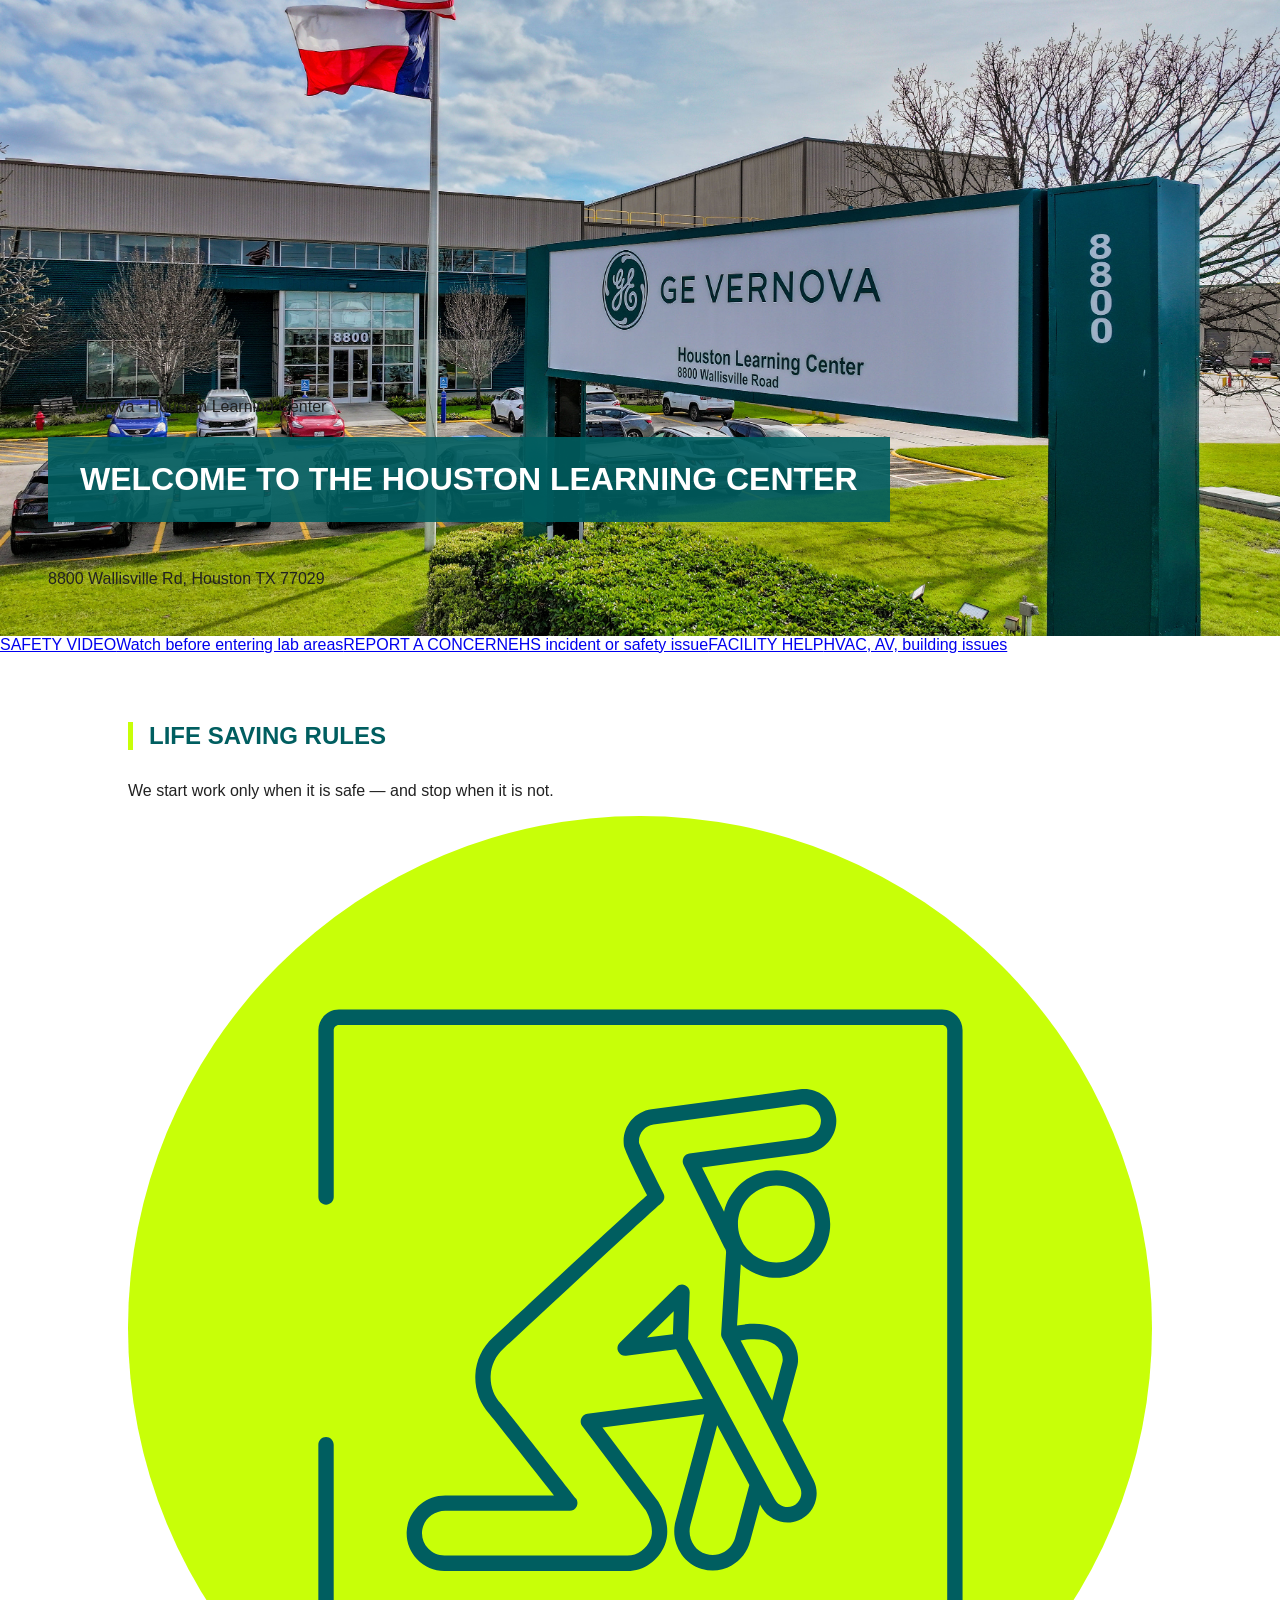
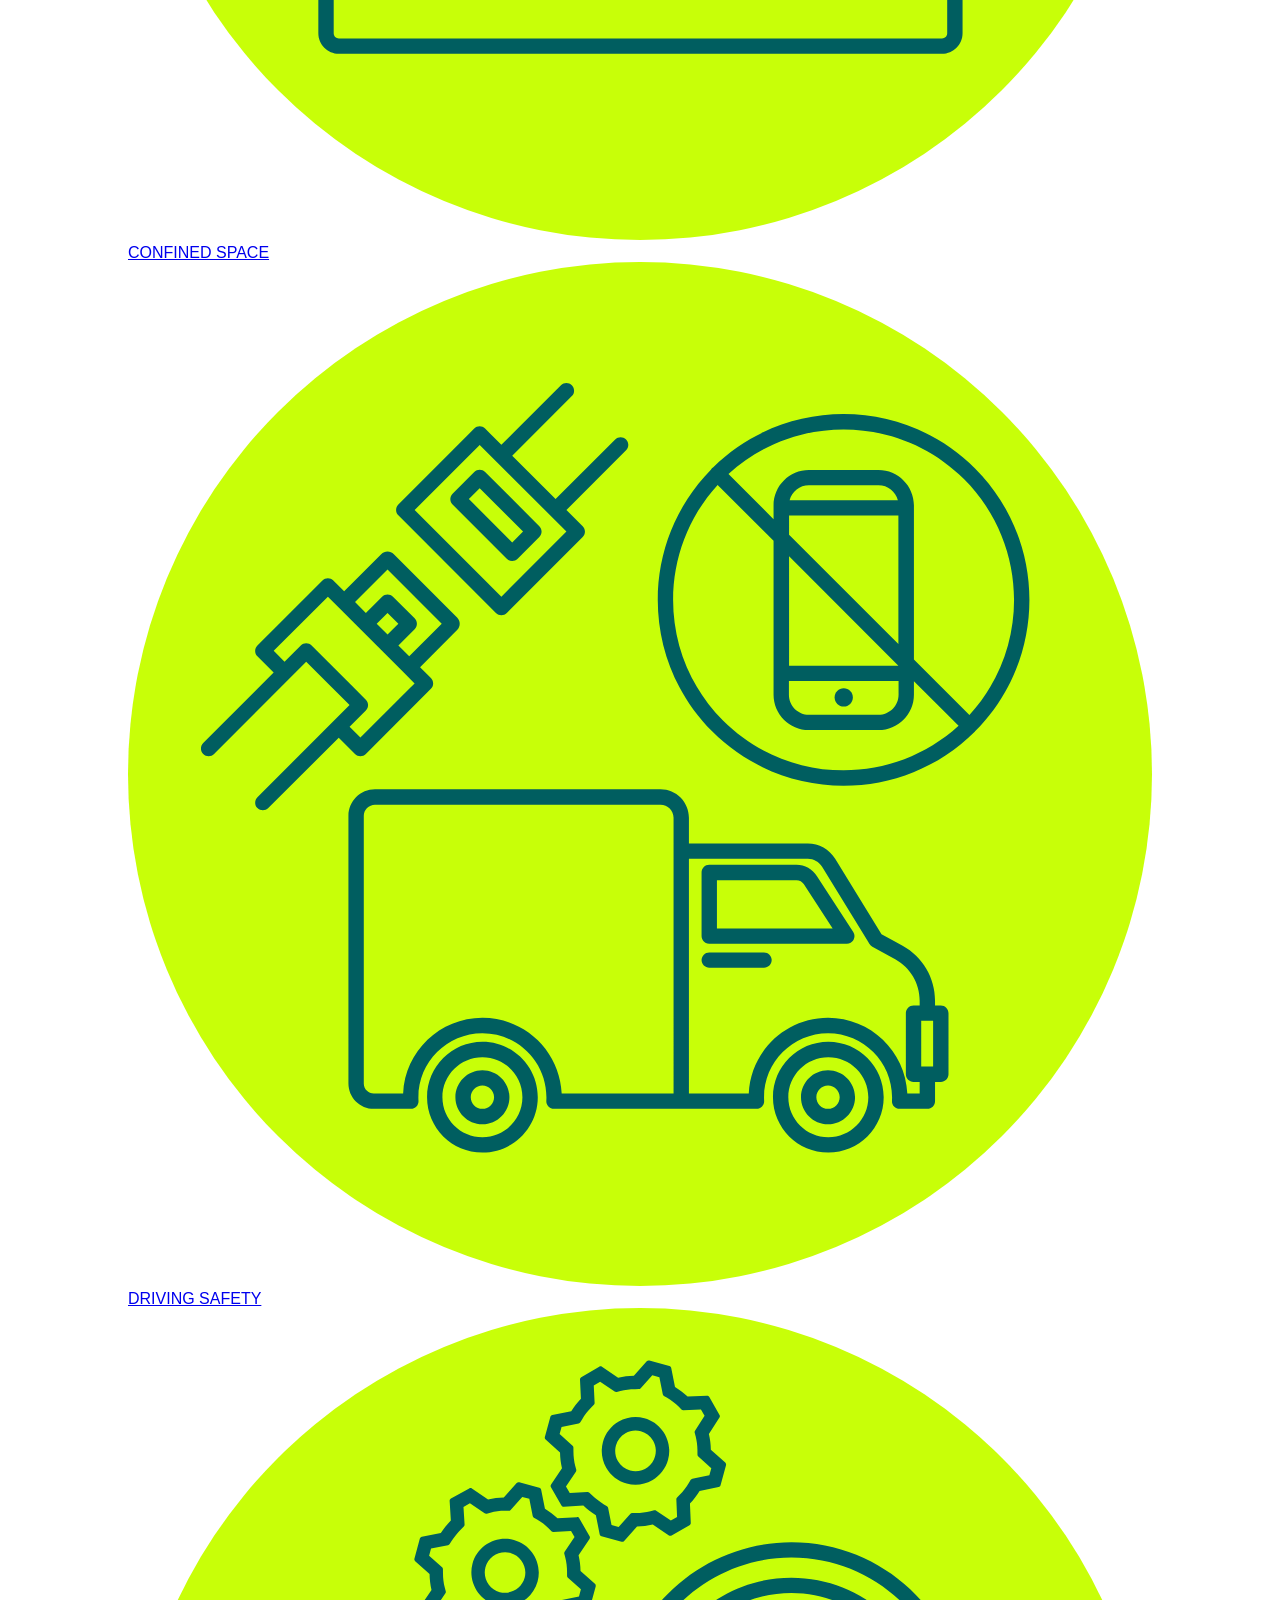
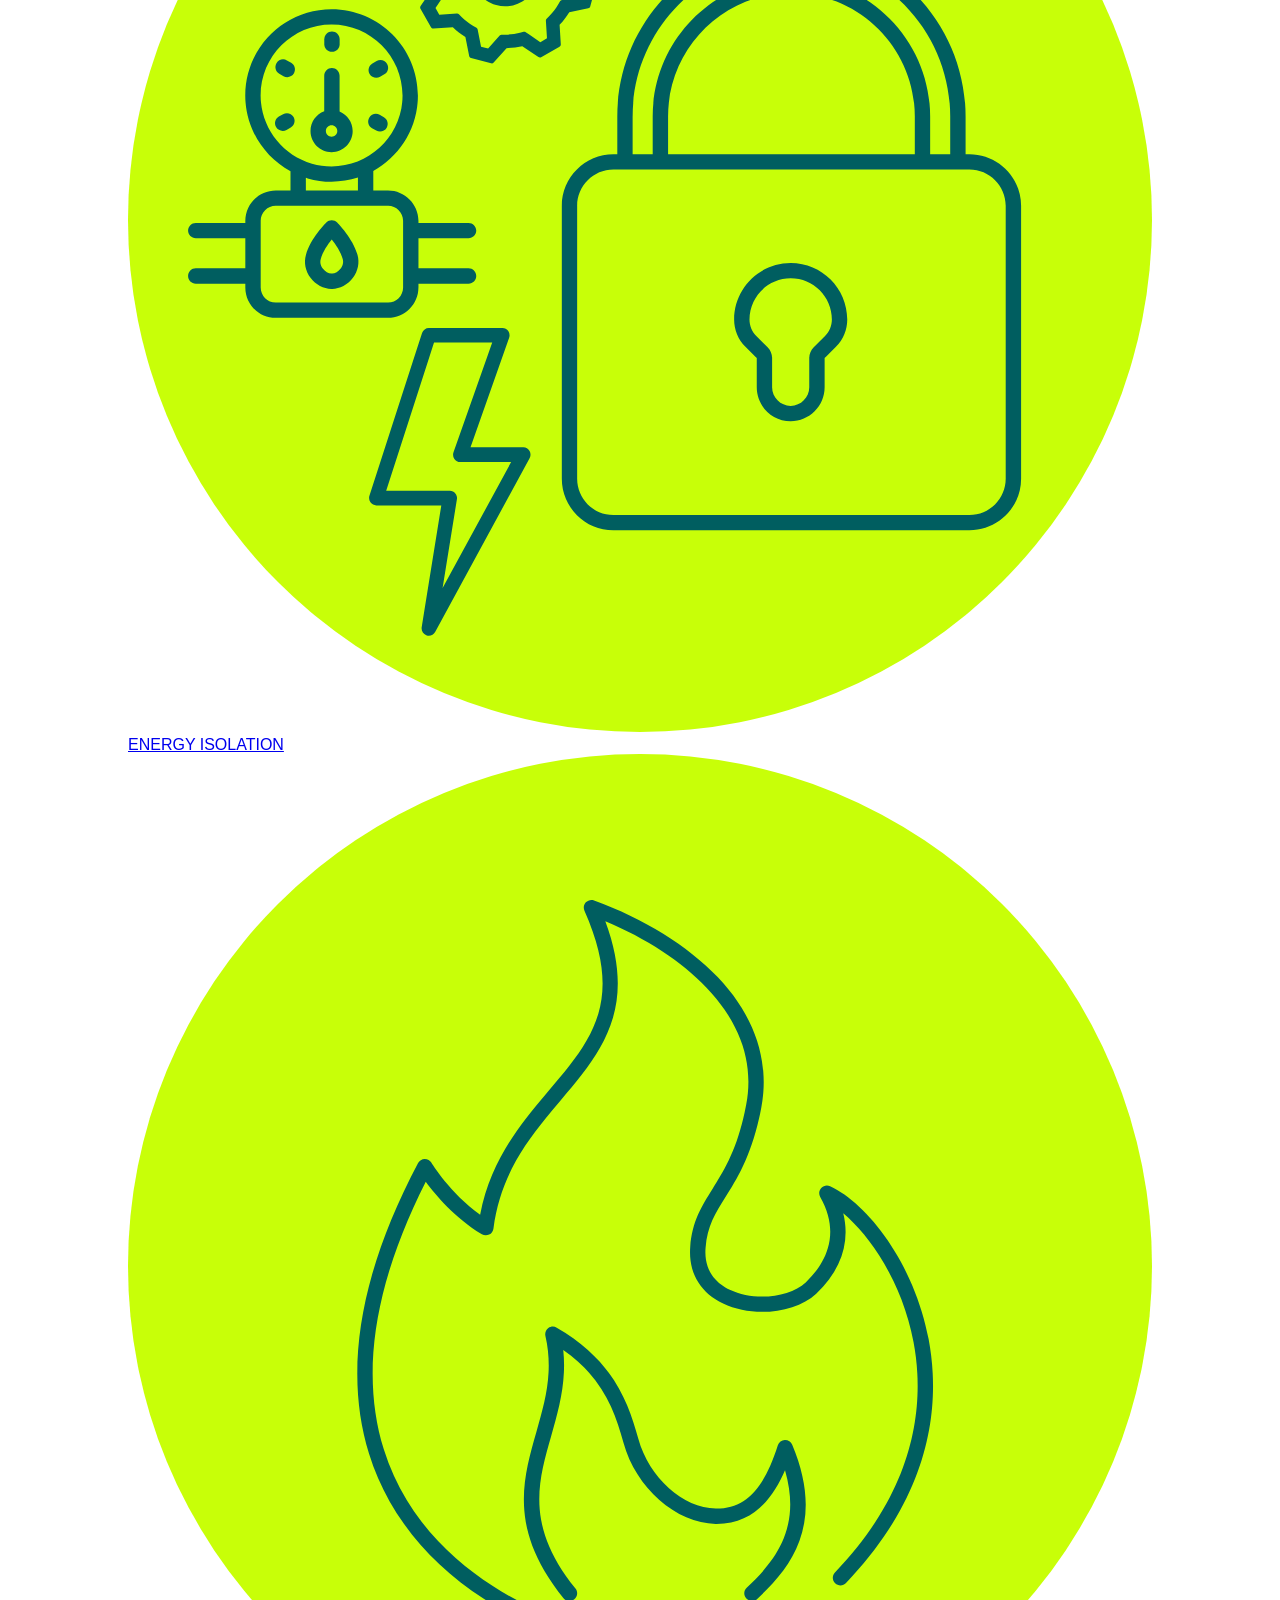
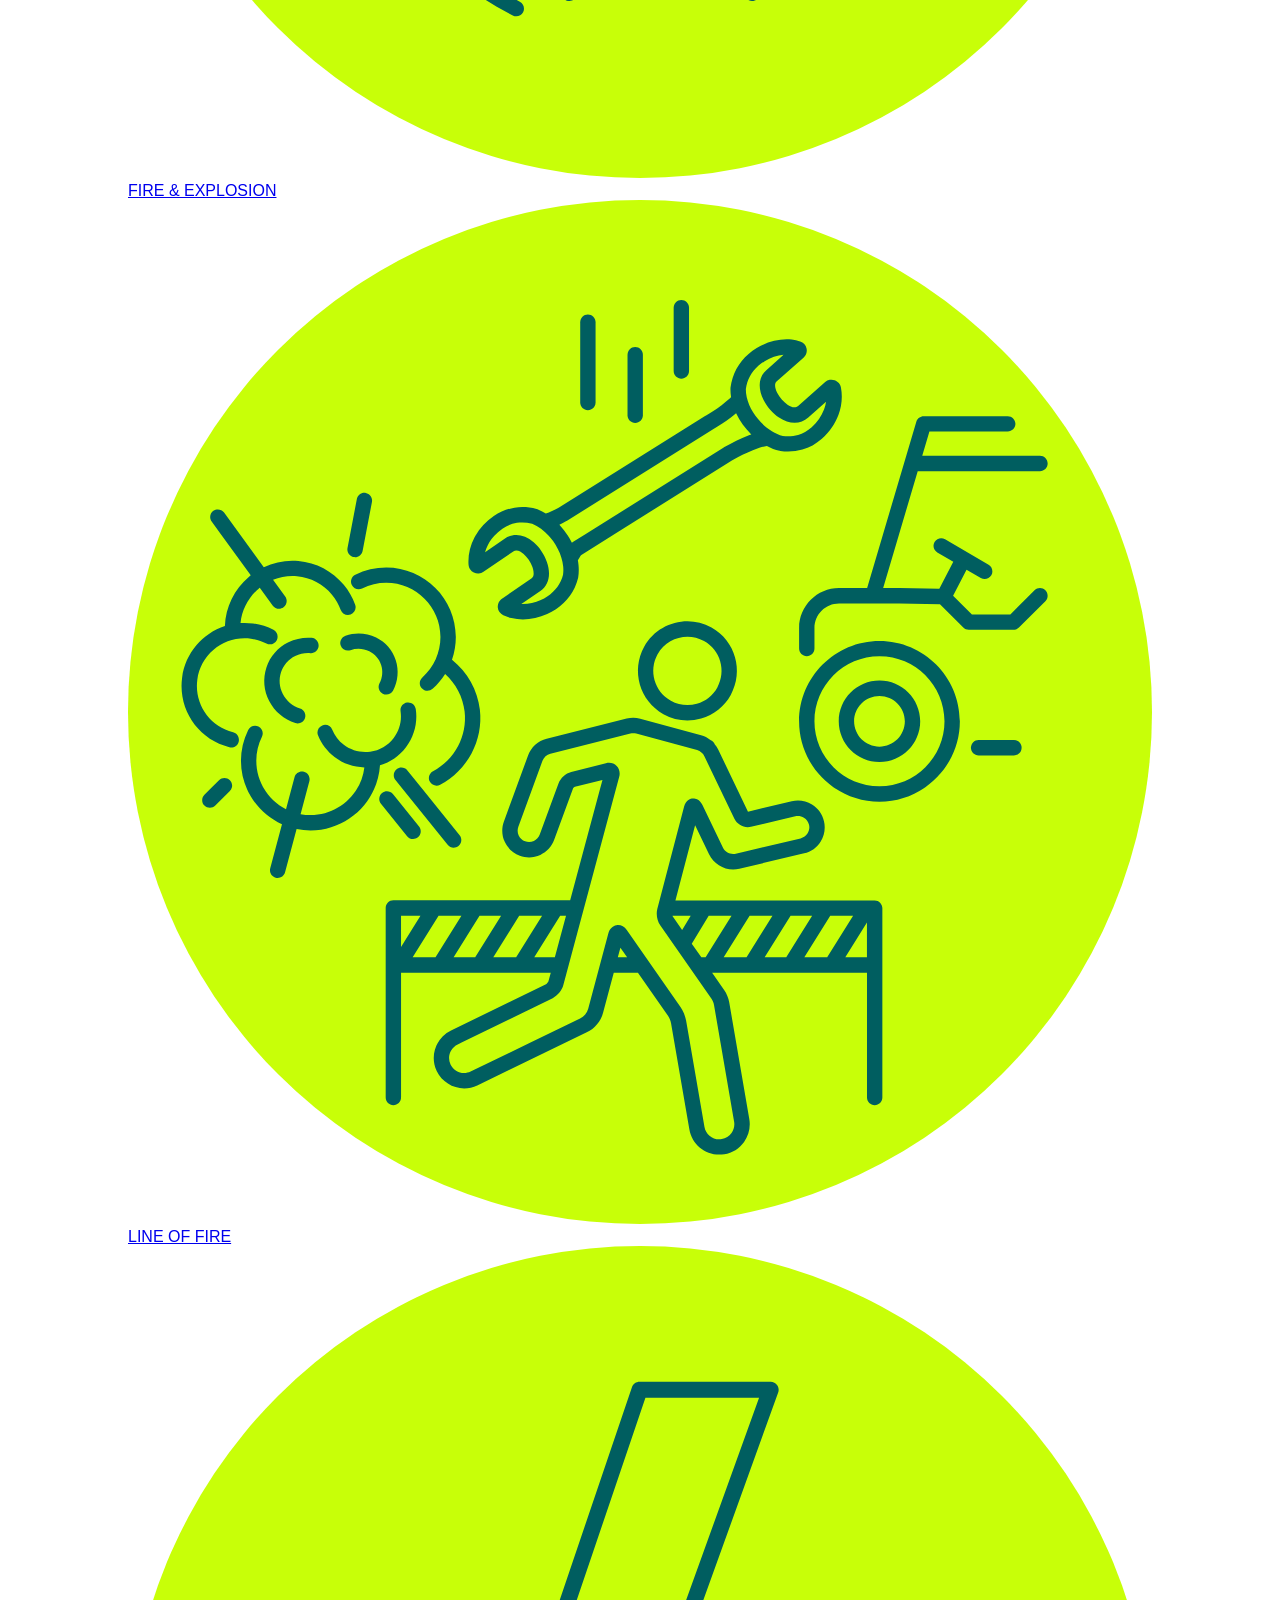
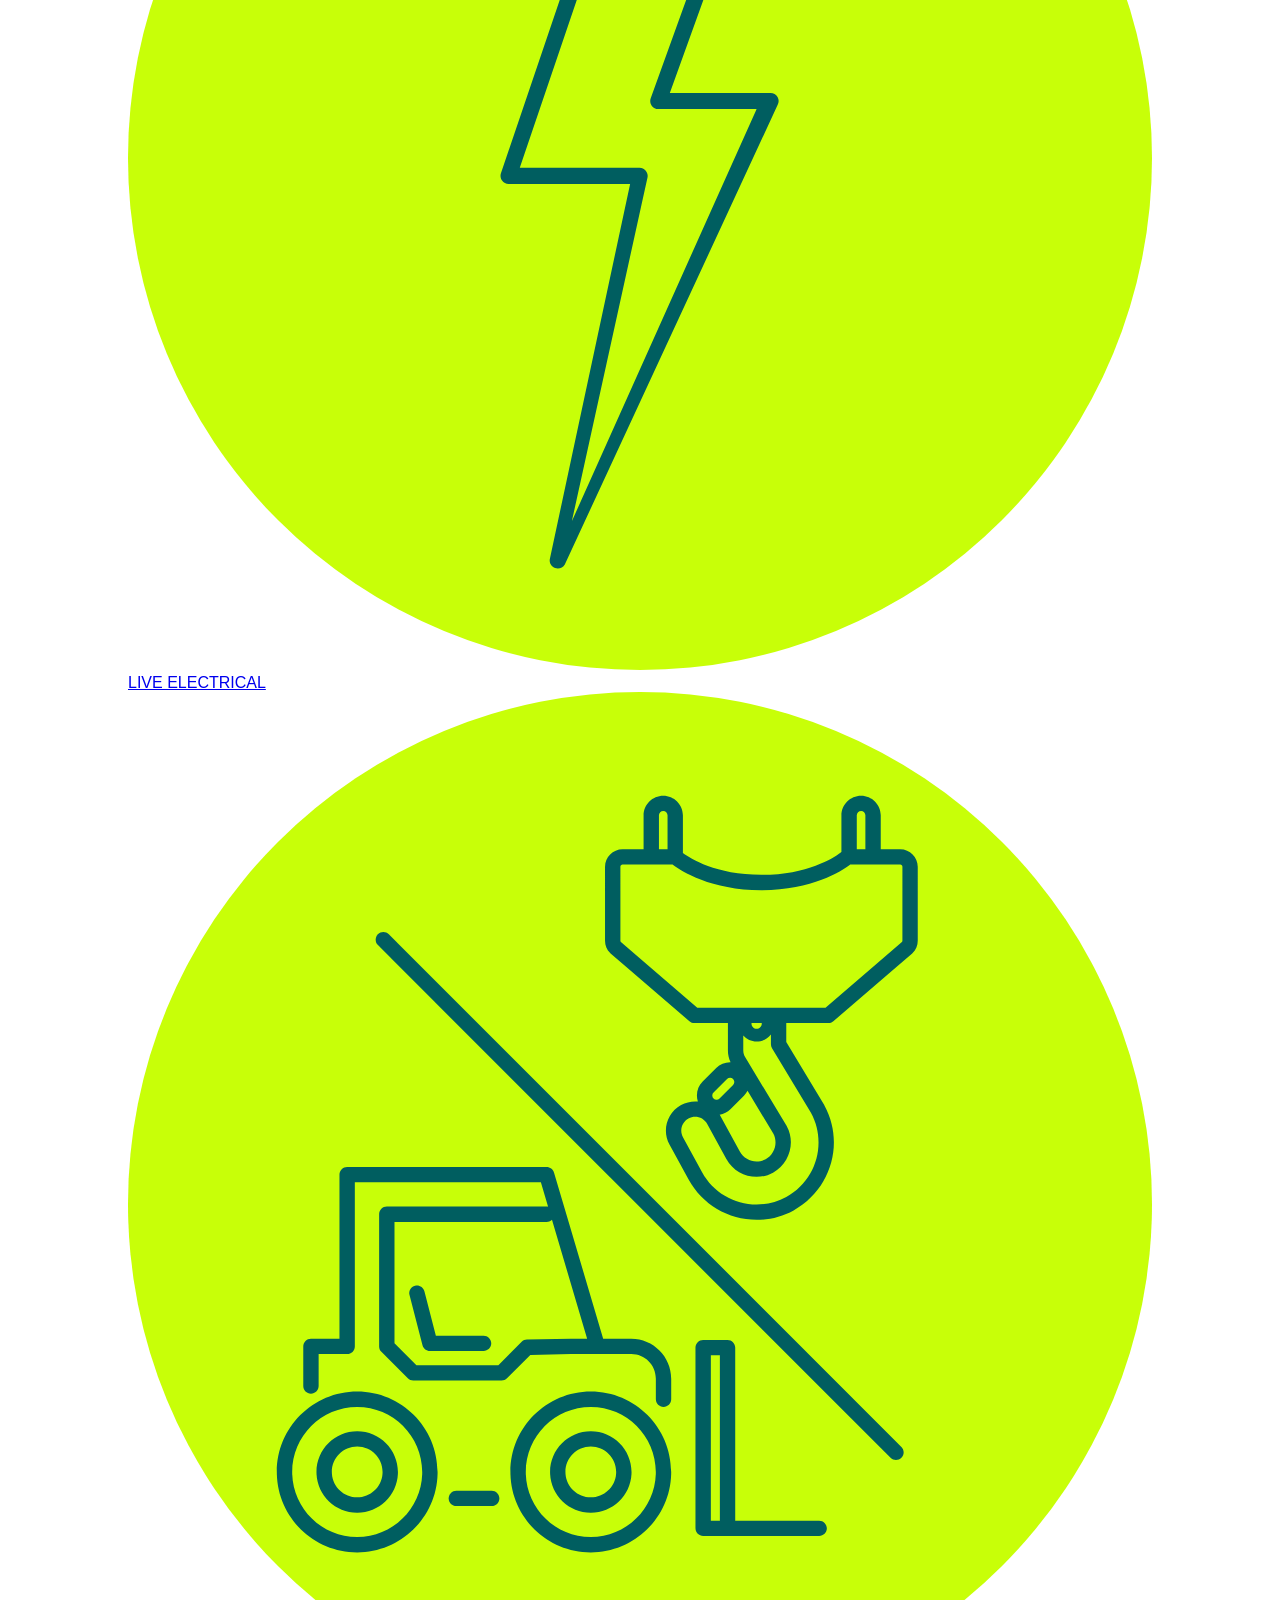
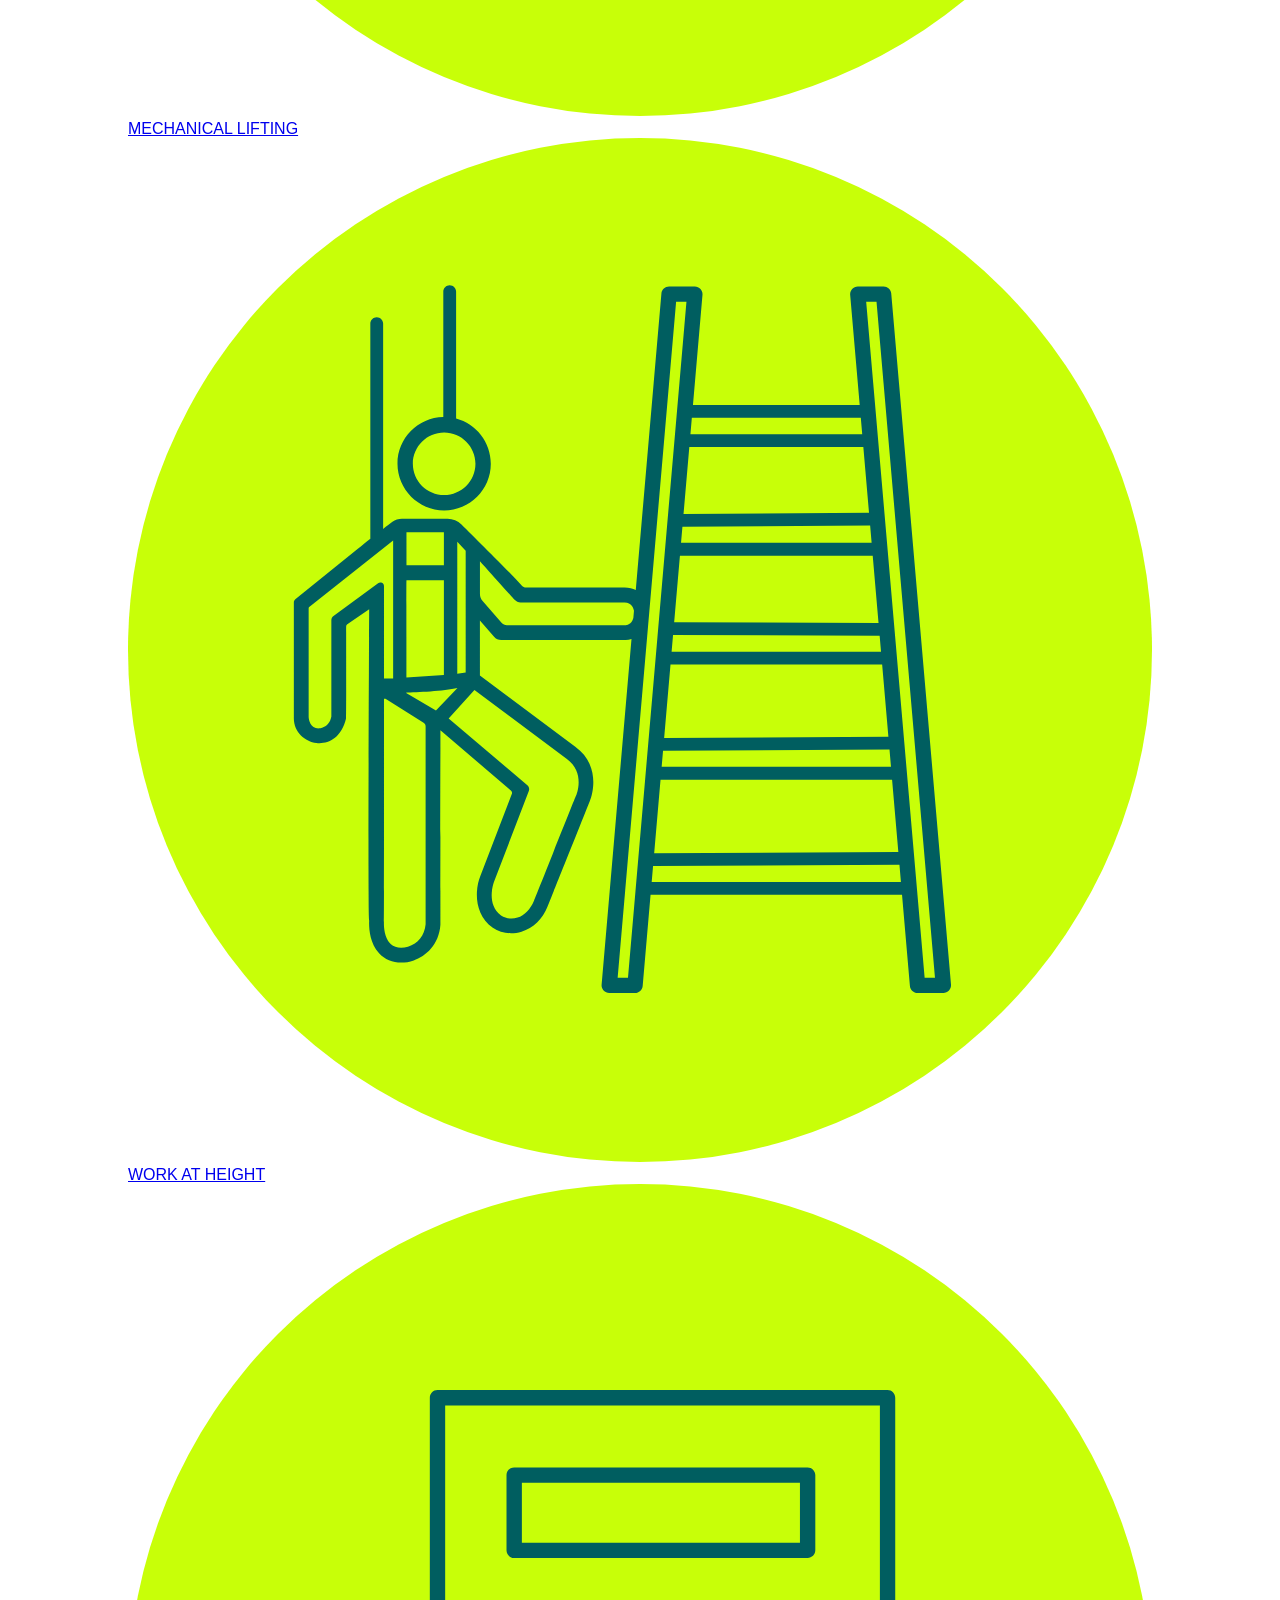
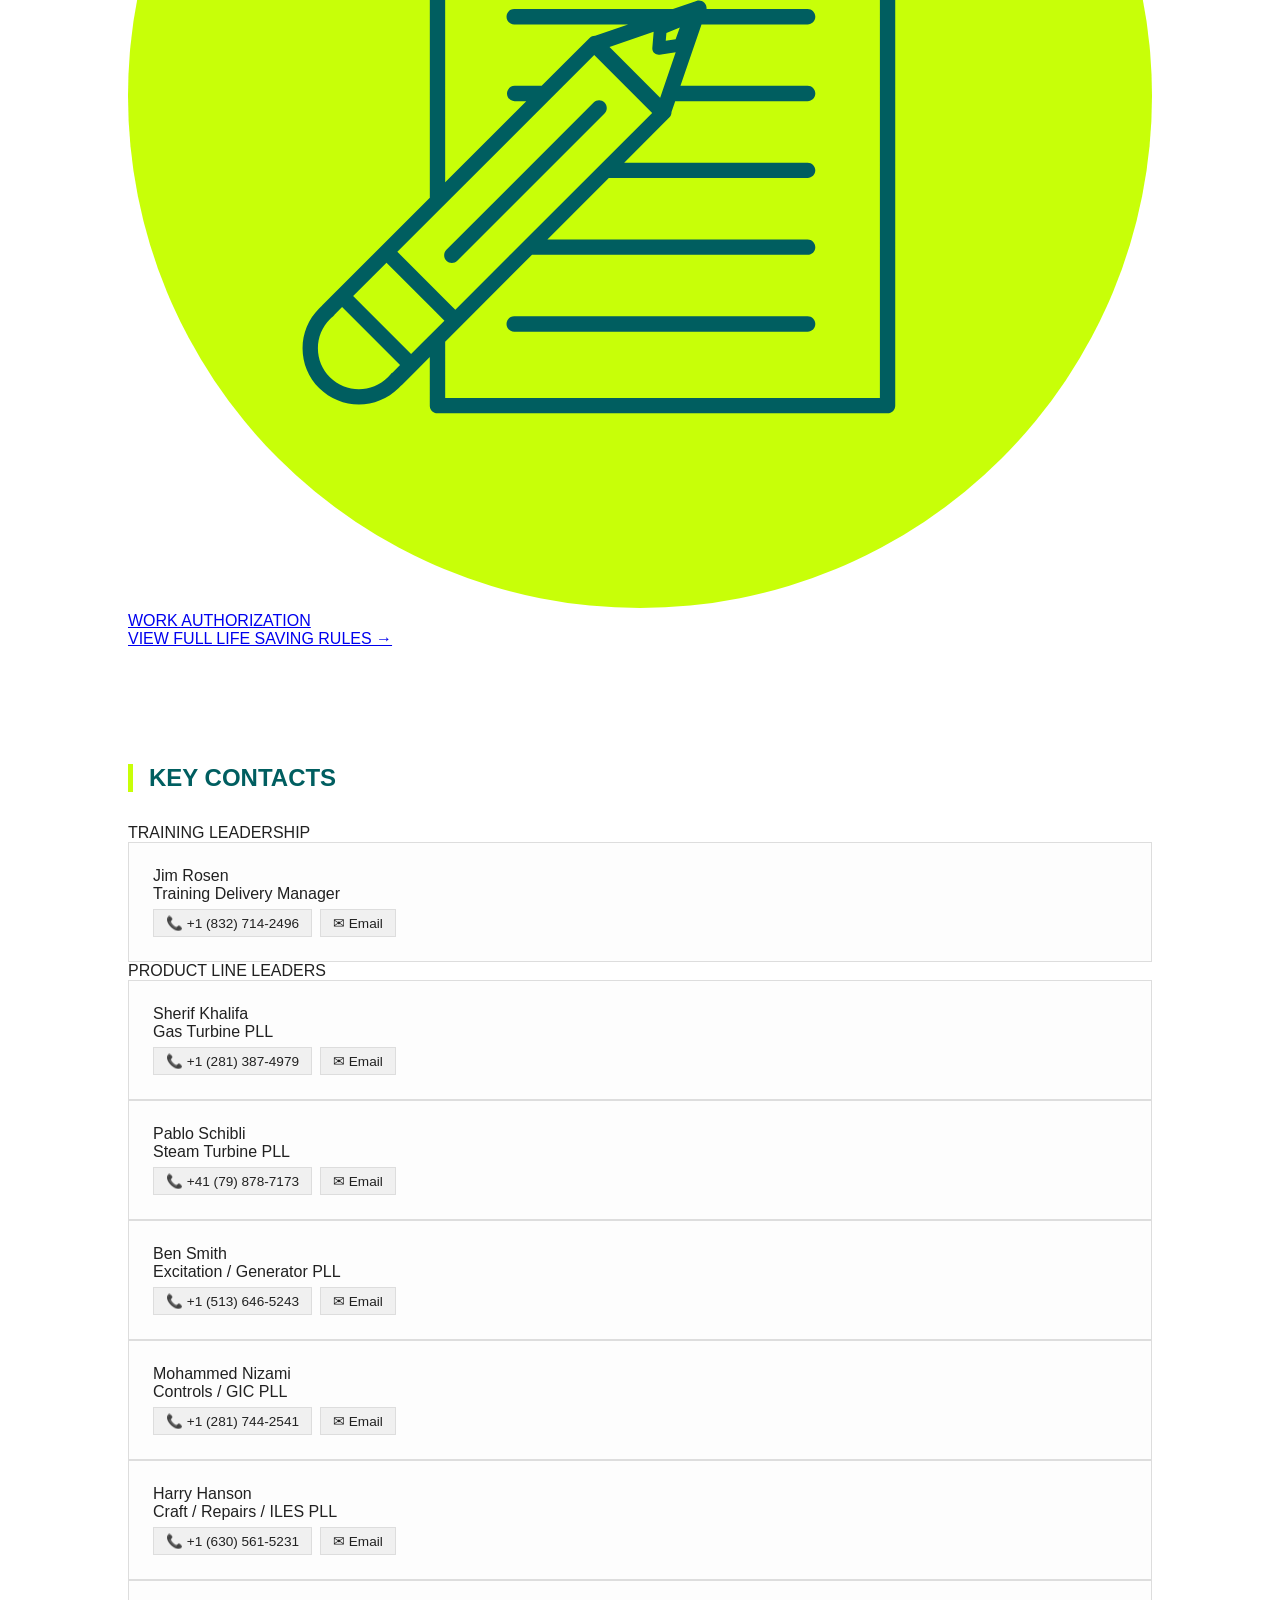
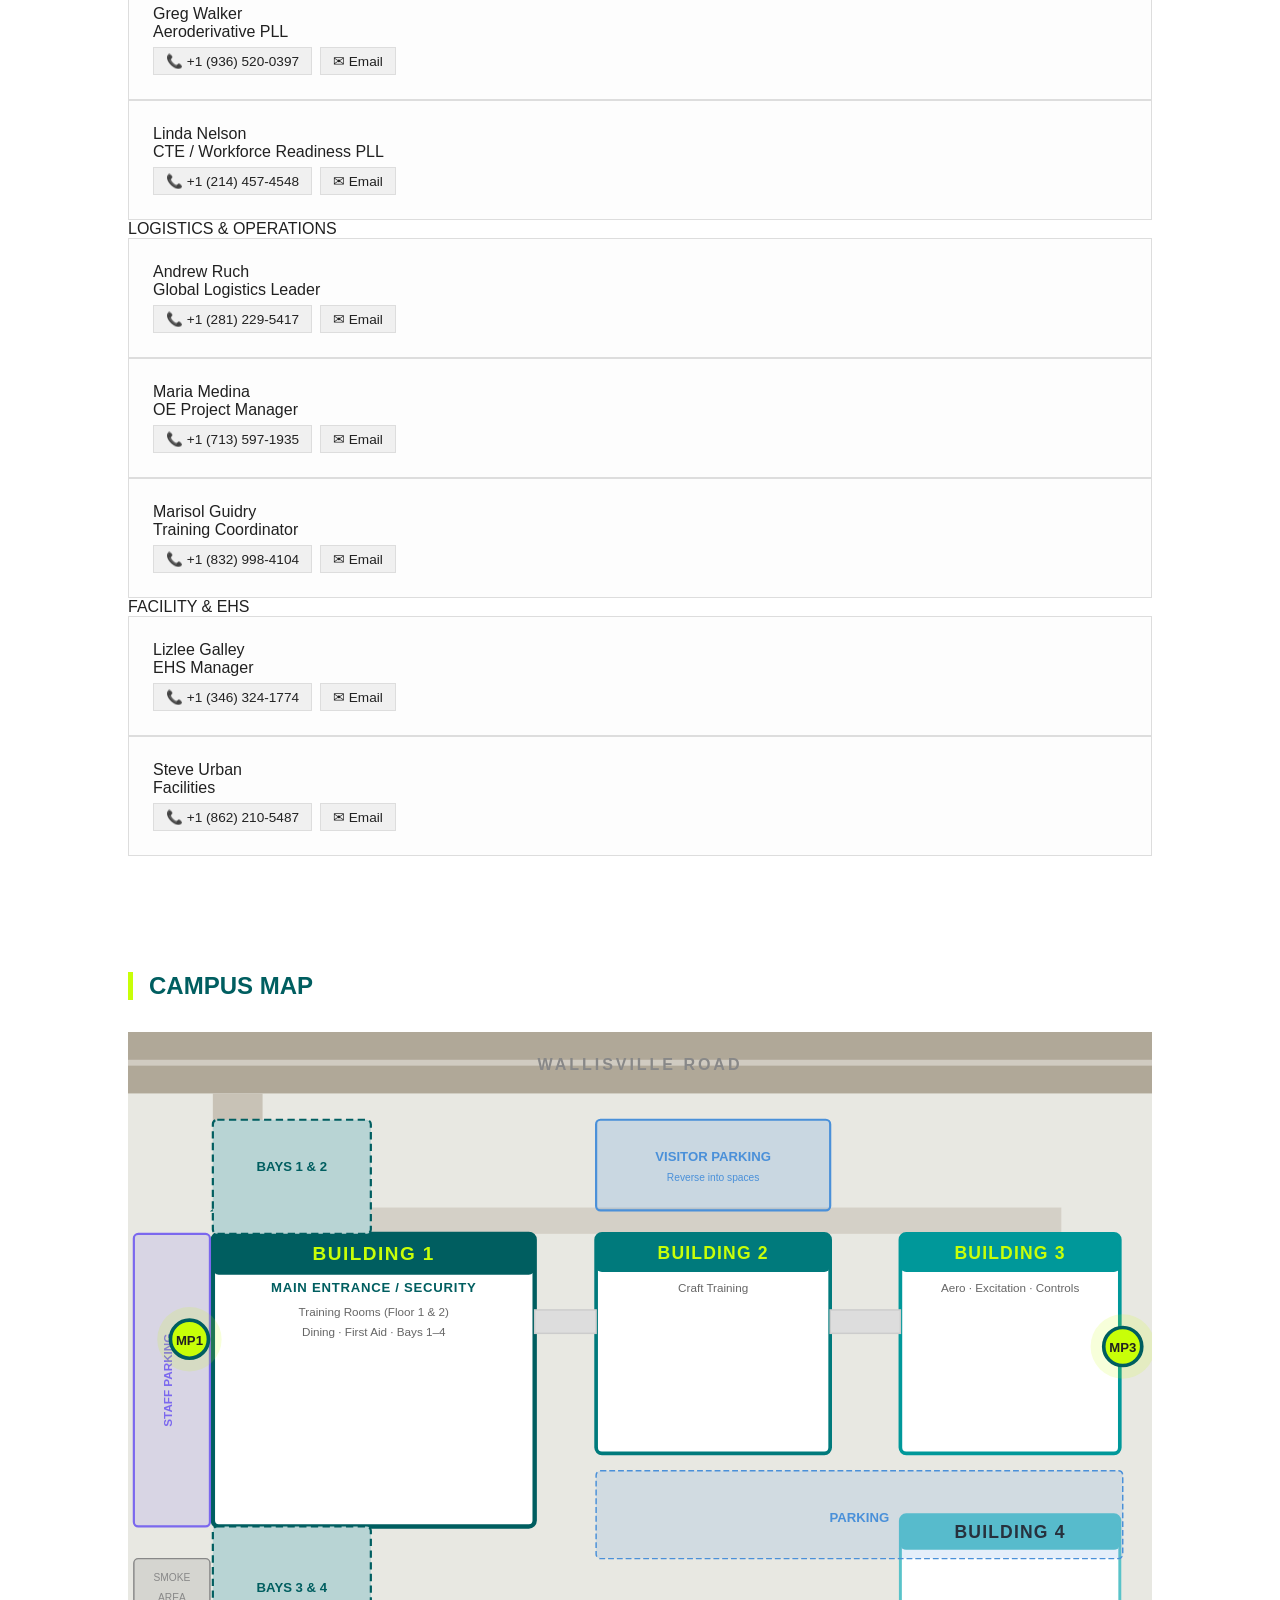
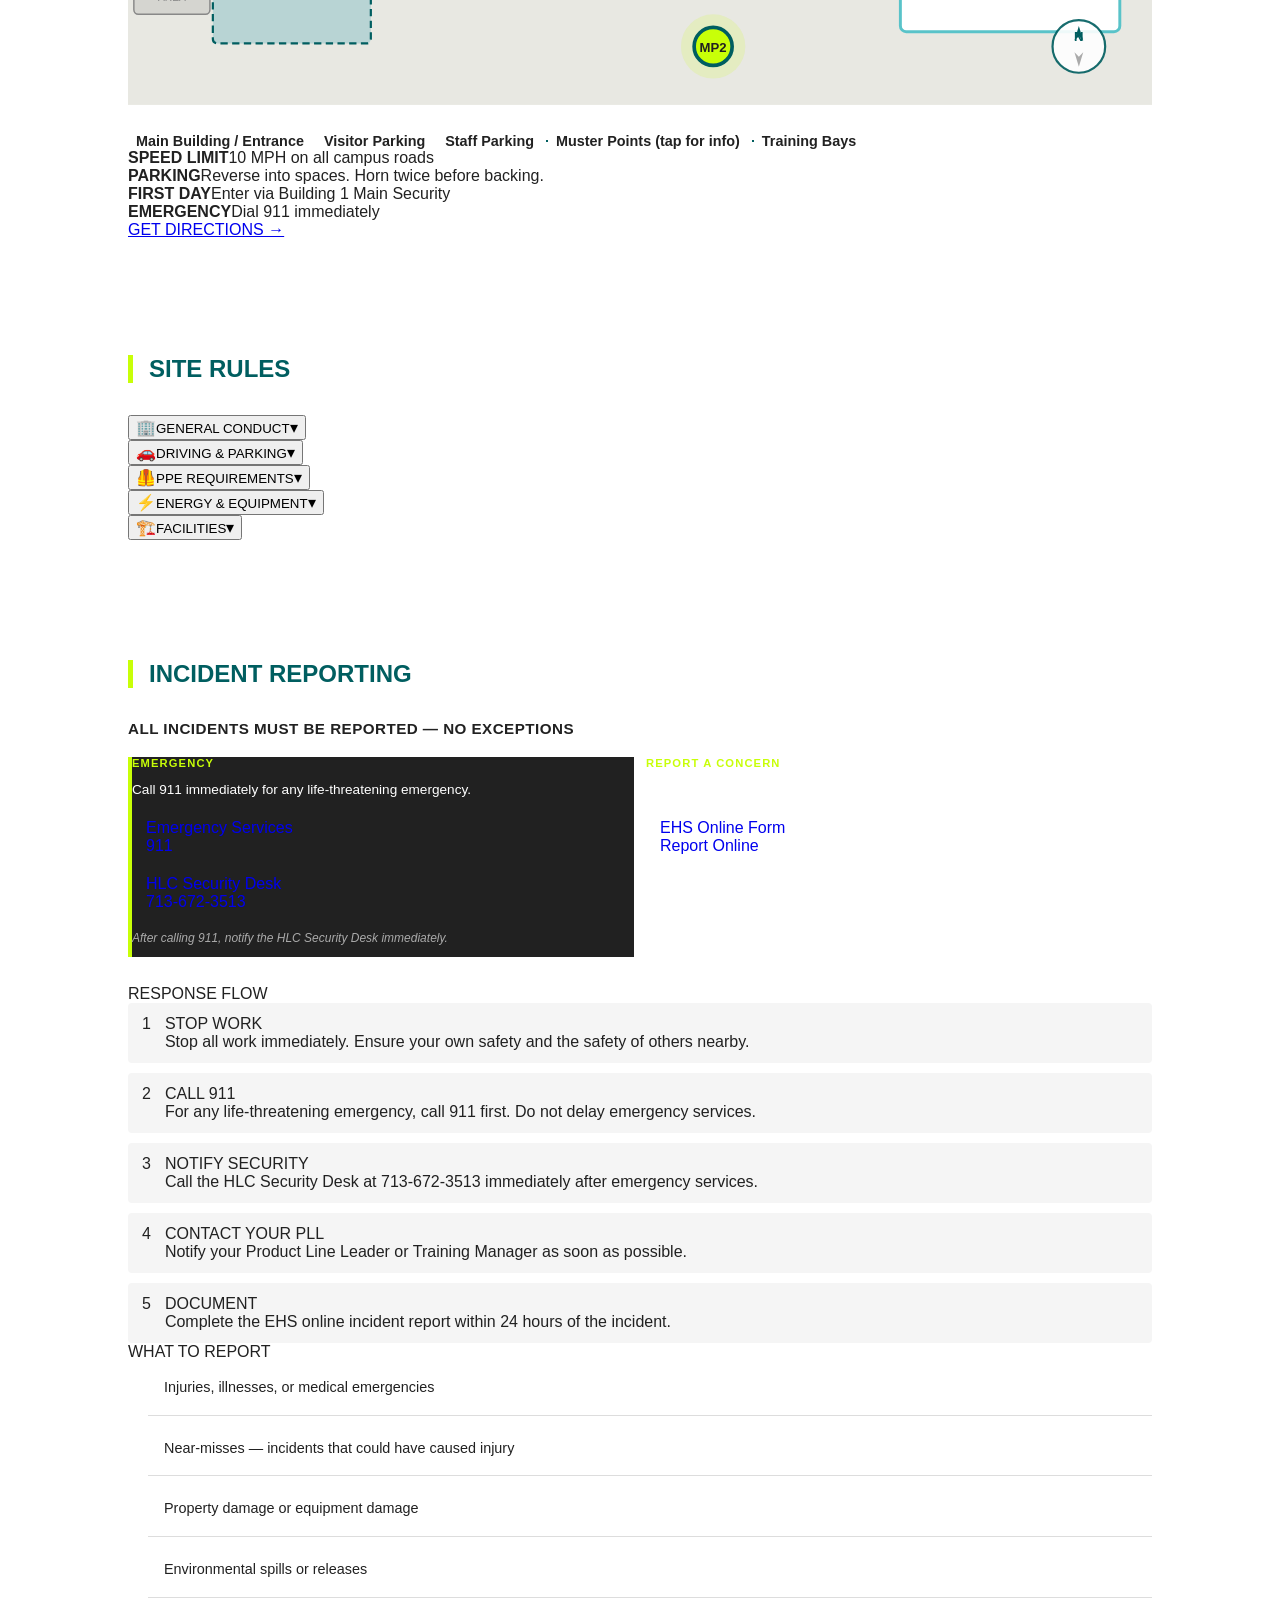
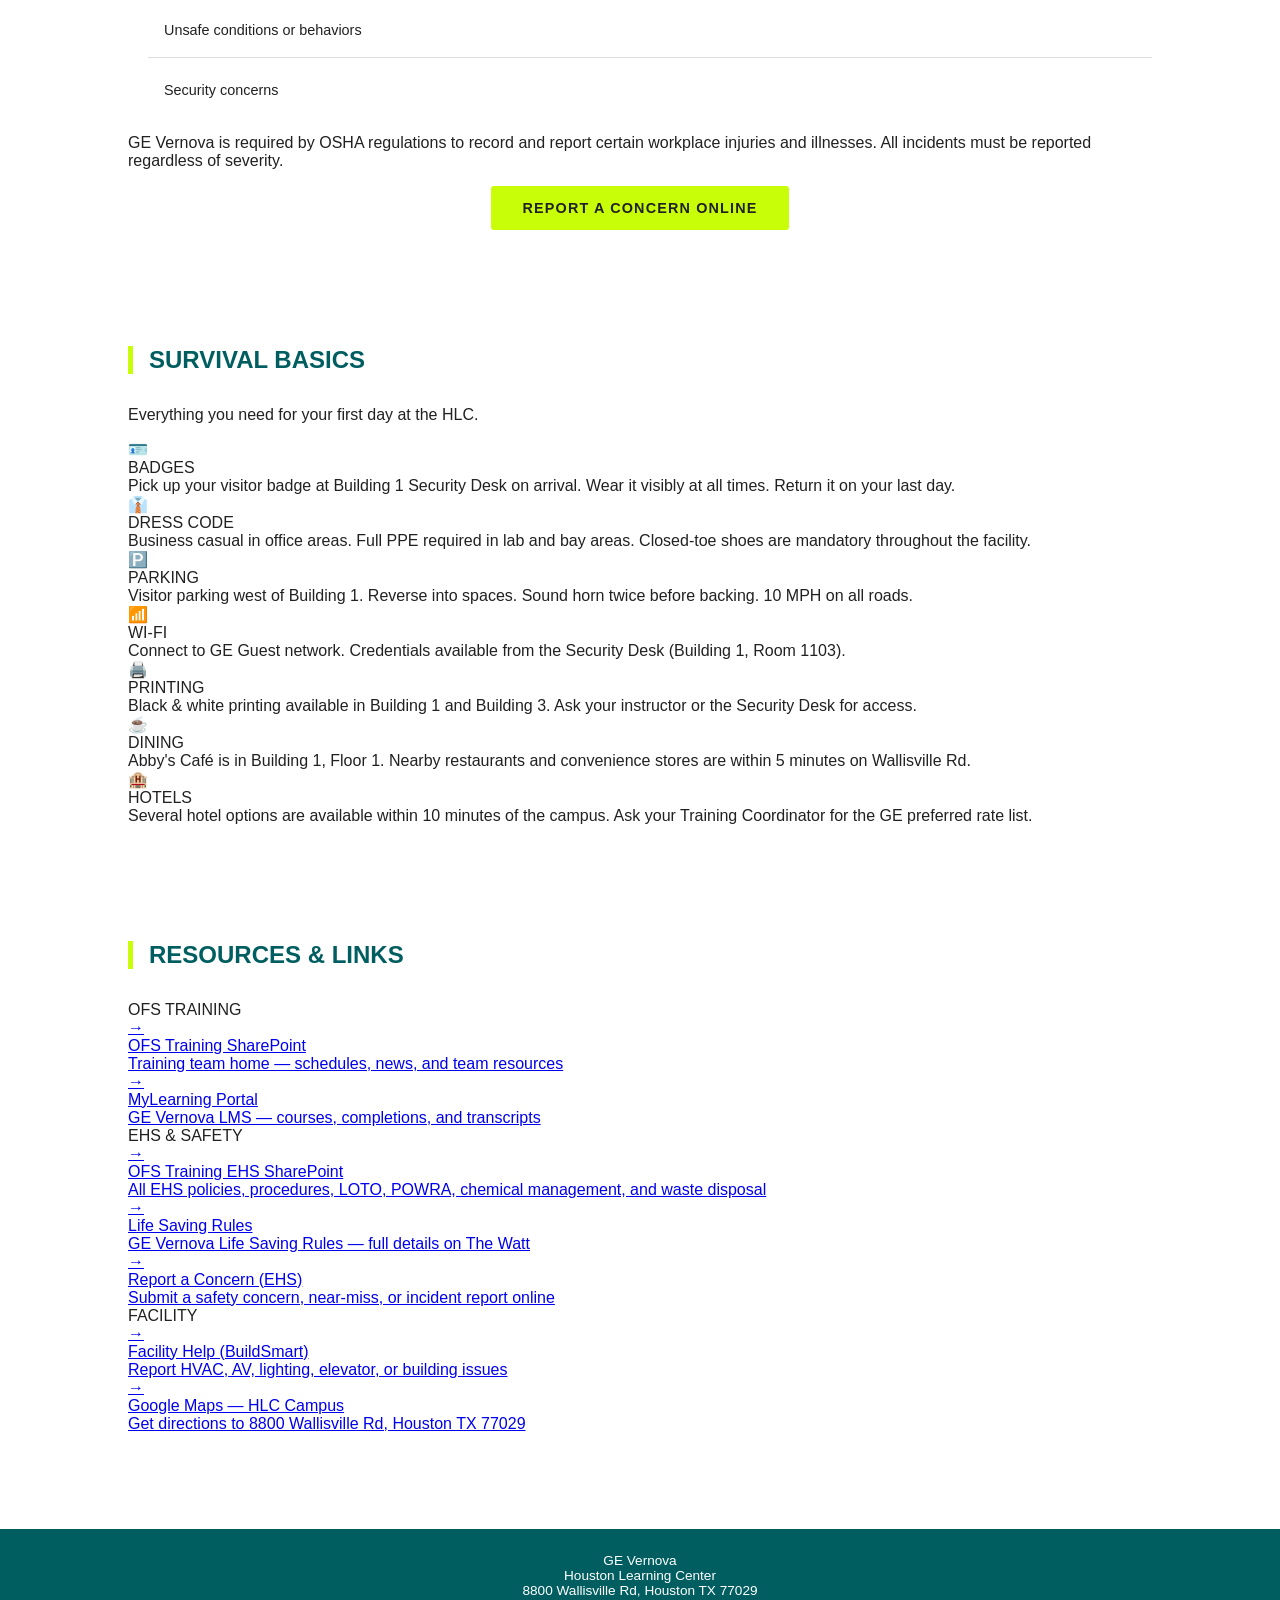
==== commit d57e0dd7: "Update index.html" ====
--- a/index.html
+++ b/index.html
@@ -1,313 +1,120 @@
 <!DOCTYPE html>
-
-
-
 <html lang="en">
-
-
-
 <head>
-
-
-
-    <meta charset="UTF-8">
-
-
-
-    <meta name="viewport" content="width=device-width, initial-scale=1.0">
-
-
-
-    <link rel="stylesheet" href="style.css">
-
-
-
-    <title>HLC Training</title>
-
-
-
+<meta charset="UTF-8">
+<meta name="viewport" content="width=device-width, initial-scale=1.0">
+<title>HLC Student Guidebook — GE Vernova Houston Learning Center</title>
+<link href="https://fonts.googleapis.com/css2?family=Inter:wght@300;400;600;700;800;900&display=swap" rel="stylesheet">
+<link rel="stylesheet" href="style.css">
 </head>
-
-
-
 <body>
 
+<div id="loading-screen">
+  <div class="loading-inner">
+    <div class="loading-logo">GE Vernova</div>
+    <div class="loading-title">Houston Learning Center</div>
+  </div>
+</div>
 
+<div id="page-content" style="display:none">
 
-    <header class="hero">
+<!-- HERO -->
+<header class="hero" id="hero">
+  <div class="hero-overlay"></div>
+  <div class="hero-content">
+    <div class="hero-eyebrow">GE Vernova · Houston Learning Center</div>
+    <h1 class="hero-title" id="hero-title">WELCOME TO THE HOUSTON LEARNING CENTER</h1>
+    <div class="hero-address" id="hero-address">8800 Wallisville Rd, Houston TX 77029</div>
+    <div class="hero-bar"></div>
+  </div>
+</header>
 
+<!-- ACTION STRIP -->
+<div class="action-strip" id="action-strip"></div>
 
+<!-- LIFE SAVING RULES -->
+<section class="section" id="section-lsr">
+  <div class="section-inner">
+    <div class="section-header">
+      <h2 class="section-title" id="lsr-title">LIFE SAVING RULES</h2>
+      <p class="section-intro" id="lsr-intro"></p>
+    </div>
+    <div class="lsr-grid" id="lsr-grid"></div>
+    <div class="lsr-footer">
+      <a id="lsr-link" href="#" target="_blank" rel="noopener" class="lsr-link-btn">VIEW FULL LIFE SAVING RULES →</a>
+    </div>
+  </div>
+</section>
 
-        <h1 id="welcome-title">Loading...</h1>
+<!-- KEY CONTACTS -->
+<section class="section section-dark" id="section-contacts">
+  <div class="section-inner">
+    <div class="section-header">
+      <h2 class="section-title light" id="contacts-title">KEY CONTACTS</h2>
+    </div>
+    <div id="contacts-container"></div>
+  </div>
+</section>
 
+<!-- CAMPUS MAP -->
+<section class="section" id="section-map">
+  <div class="section-inner">
+    <div class="section-header">
+      <h2 class="section-title" id="map-title">CAMPUS MAP</h2>
+      <p class="section-intro" id="map-subtitle"></p>
+    </div>
+    <div id="campus-map-host"></div>
+  </div>
+</section>
 
+<!-- SITE RULES -->
+<section class="section section-tinted" id="section-rules">
+  <div class="section-inner">
+    <div class="section-header">
+      <h2 class="section-title" id="rules-title">SITE RULES</h2>
+    </div>
+    <div id="rules-accordion"></div>
+  </div>
+</section>
 
-    </header>
+<!-- INCIDENT REPORTING -->
+<section class="section section-dark" id="section-incidents">
+  <div class="section-inner" id="incident-container"></div>
+</section>
 
+<!-- SURVIVAL BASICS -->
+<section class="section" id="section-basics">
+  <div class="section-inner">
+    <div class="section-header">
+      <h2 class="section-title">SURVIVAL BASICS</h2>
+      <p class="section-intro">Everything you need for your first day at the HLC.</p>
+    </div>
+    <div class="basics-grid" id="basics-grid"></div>
+  </div>
+</section>
 
+<!-- RESOURCES -->
+<section class="section section-tinted" id="section-resources">
+  <div class="section-inner">
+    <div class="section-header">
+      <h2 class="section-title">RESOURCES & LINKS</h2>
+    </div>
+    <div id="resources-container"></div>
+  </div>
+</section>
 
+<!-- FOOTER -->
+<footer class="site-footer">
+  <div class="footer-inner">
+    <div class="footer-brand">GE Vernova</div>
+    <div class="footer-name">Houston Learning Center</div>
+    <div class="footer-address">8800 Wallisville Rd, Houston TX 77029</div>
+    <div class="footer-meta" id="footer-meta"></div>
+  </div>
+</footer>
 
+</div><!-- /page-content -->
 
-
-
-    <section id="action-panel" class="action-grid"></section>
-
-
-
-
-
-
-
-    <section id="safety-section" style="display:none;">
-
-
-
-        <h2 id="safety-title"></h2>
-
-
-
-        <p id="safety-text"></p>
-
-
-
-        <div id="rules-grid" class="action-grid"></div>
-
-
-
-    </section>
-
-
-
-
-
-
-
-    <section id="contact-section" style="display:none;">
-
-
-
-        <h2>KEY CONTACTS</h2>
-
-
-
-        <div id="contact-list" class="action-grid"></div>
-
-
-
-    </section>
-
-
-
-
-
-
-
-    <section id="map-section" style="display:none;">
-
-
-
-        <h2 id="map-title"></h2>
-
-
-
-        <div id="map-container"></div>
-
-
-
-                <p id="map-note" style="margin-top:10px;font-size:0.85rem;color:#005E60;font-style:italic;text-align:center;"></p>
-
-
-
-    </section>
-
-
-
-
-
-
-
-    <section id="campus-map-section">
-
-
-
-        <div id="campus-map-container"></div>
-
-
-
-    </section>
-
-
-
-
-
-
-
-    
-
-
-
-
-
-
-
-    <section>
-
-
-
-        <h2 id="list-title"></h2>
-
-
-
-        <ul id="list-container"></ul>
-
-
-
-    </section>
-
-
-
-
-
-
-
-    <footer>
-
-
-
-        <p>GE Vernova Houston Learning Center | 8800 Wallisville Rd, Houston TX 77029</p>
-
-
-
-    </footer>
-
-
-
-
-
-
-
-    <script src="app.js"></script>
-
-
-
-  <section id="pll-directory"></section>
-
-      <section id="site-rules-extras">
-        <div id="emergency-callout"></div>
-        <div id="rules-contacts">
-            <h3 id="rules-contacts-title"></h3>
-            <table id="rules-contacts-table"></table>
-        </div>
-        <div id="rules-signature"></div>
-    </section>
-  <section id="site-rules"></section>
-
-  <section id="incident-reporting"></section>
+<script src="app.js"></script>
 </body>
-
-
-
 </html>
-
-
-
-<!DOCTYPE html>
-
-<html lang="en">
-
-<head>
-
-    <meta charset="UTF-8">
-
-    <meta name="viewport" content="width=device-width, initial-scale=1.0">
-
-    <link rel="stylesheet" href="style.css">
-
-    <title>HLC Training</title>
-
-</head>
-
-<body>
-
-    <header class="hero">
-
-        <h1 id="welcome-title">Loading...</h1>
-
-    </header>
-
-
-
-    <section id="action-panel" class="action-grid"></section>
-
-
-
-    <section id="safety-section" style="display:none;">
-
-        <h2 id="safety-title"></h2>
-
-        <p id="safety-text"></p>
-
-        <div id="rules-grid" class="action-grid"></div>
-
-    </section>
-
-
-
-    <section id="contact-section" style="display:none;">
-
-        <h2>KEY CONTACTS</h2>
-
-        <div id="contact-list" class="action-grid"></div>
-
-    </section>
-
-
-
-    <section id="map-section" style="display:none;">
-
-        <h2 id="map-title"></h2>
-
-        <div id="map-container"></div>
-
-                <p id="map-note" style="margin-top:10px;font-size:0.85rem;color:#005E60;font-style:italic;text-align:center;"></p>
-
-    </section>
-
-
-
-    <section id="campus-map-section">
-
-        <div id="campus-map-container"></div>
-
-    </section>
-
-
-
-    
-
-
-
-    <section>
-
-        <h2 id="list-title"></h2>
-
-        <ul id="list-container"></ul>
-
-    </section>
-
-
-
-    <footer>
-
-        <p>GE Vernova Houston Learning Center | 8800 Wallisville Rd, Houston TX 77029</p>
-
-    </footer>
-
-
-
-    <script src="app.js?v=7"></script>
-
-</body>
-
-</html>
-
